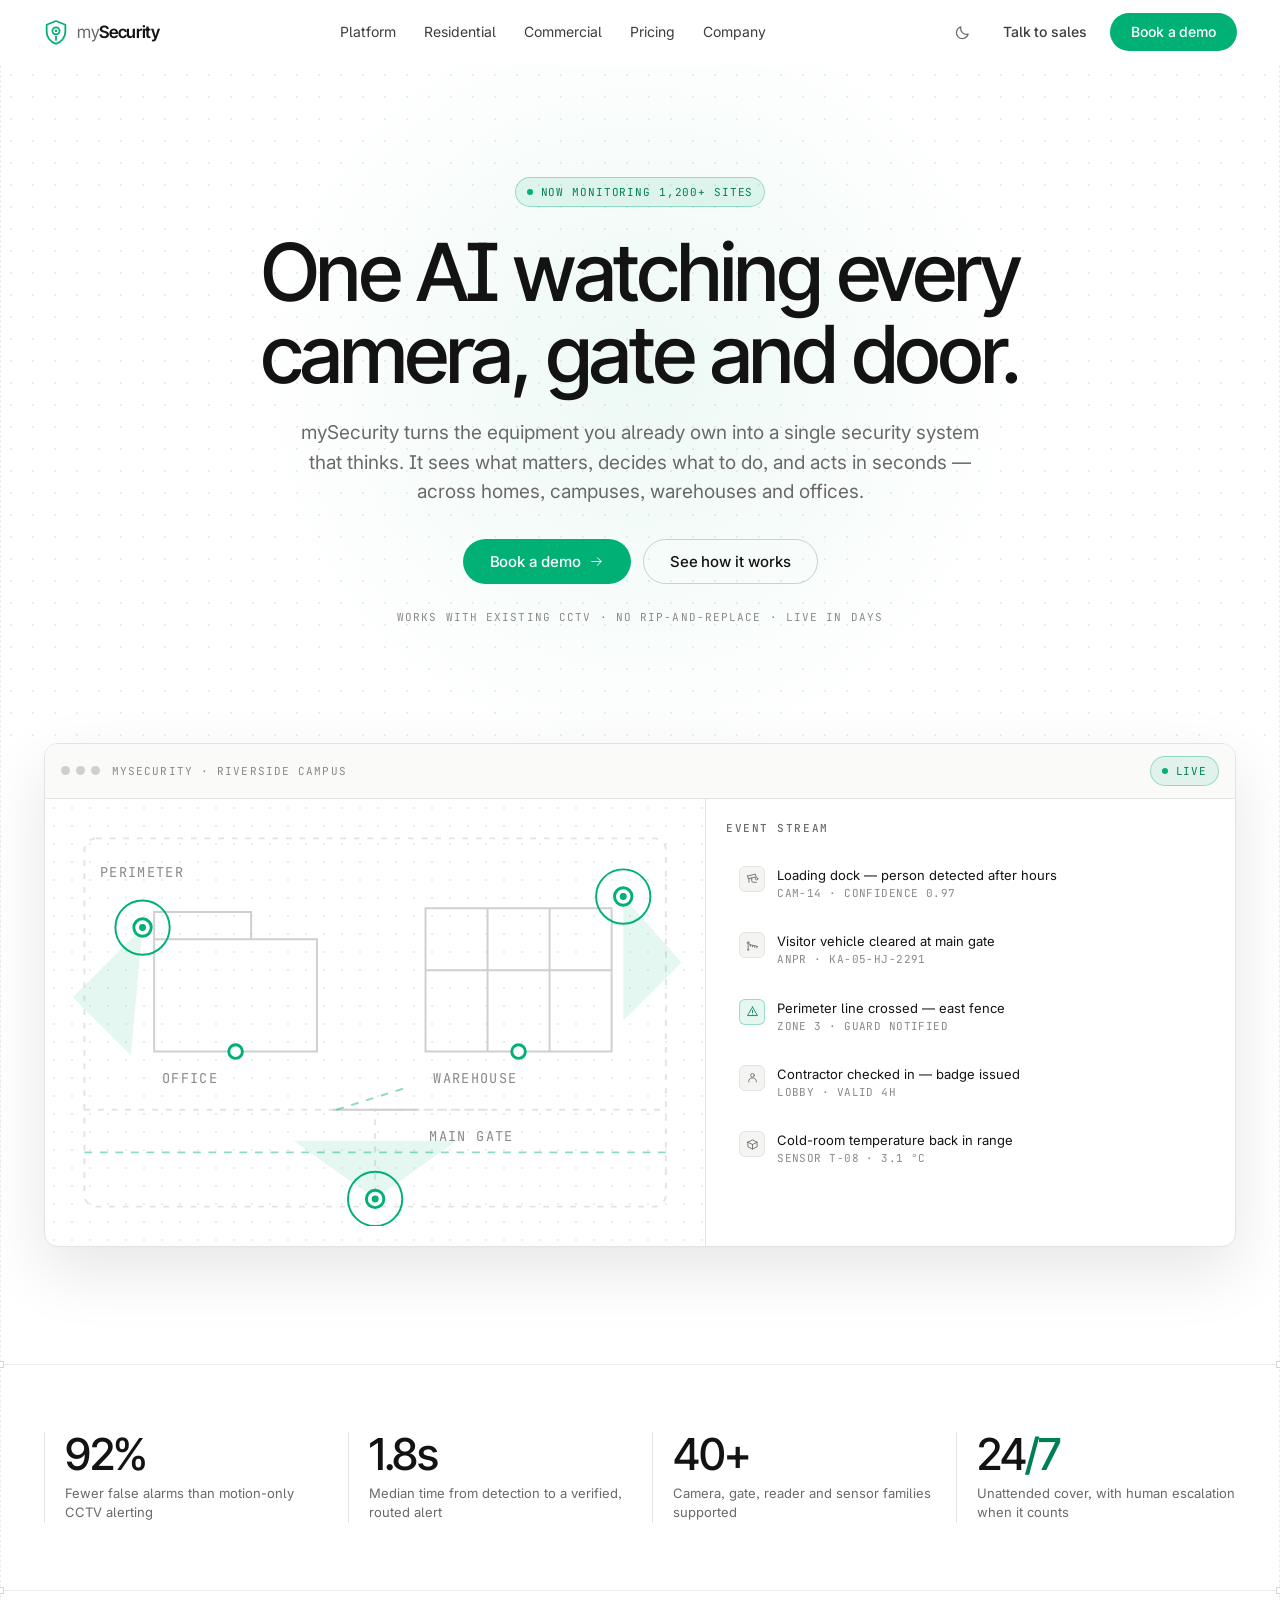
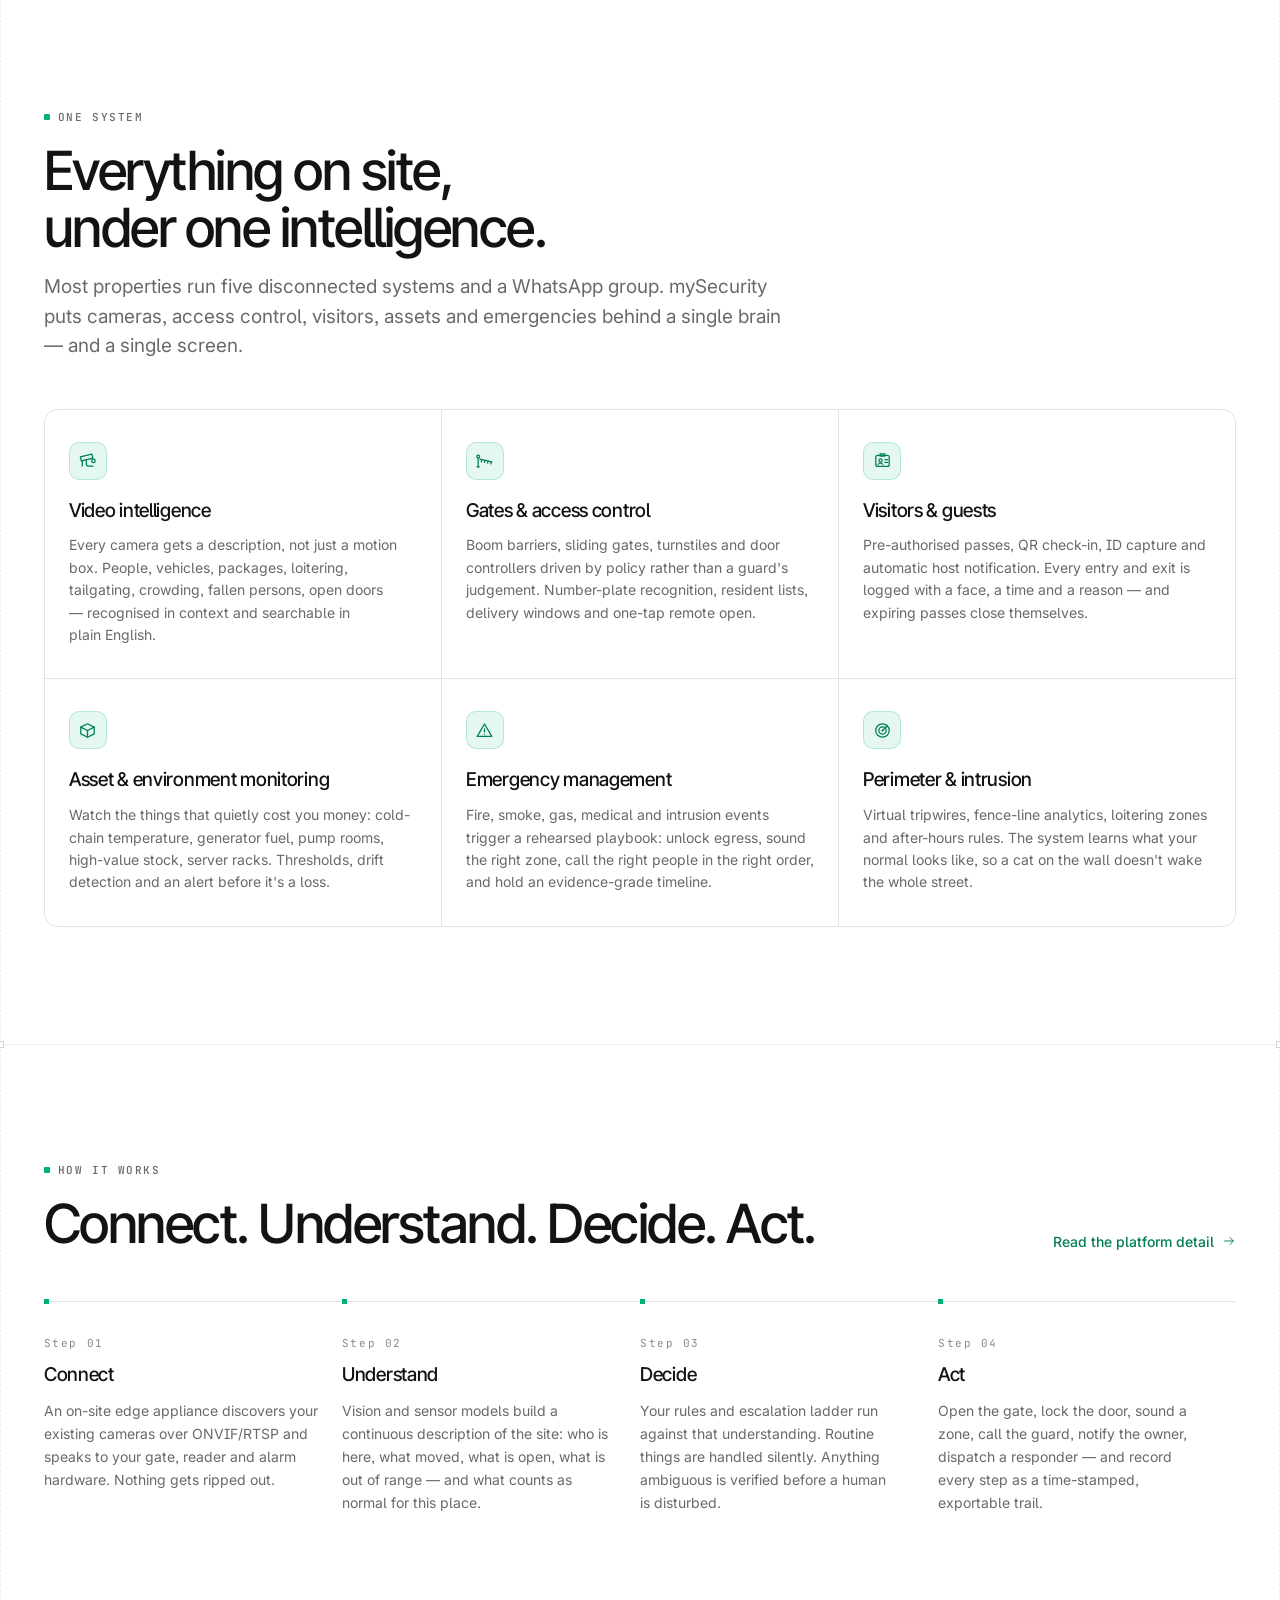
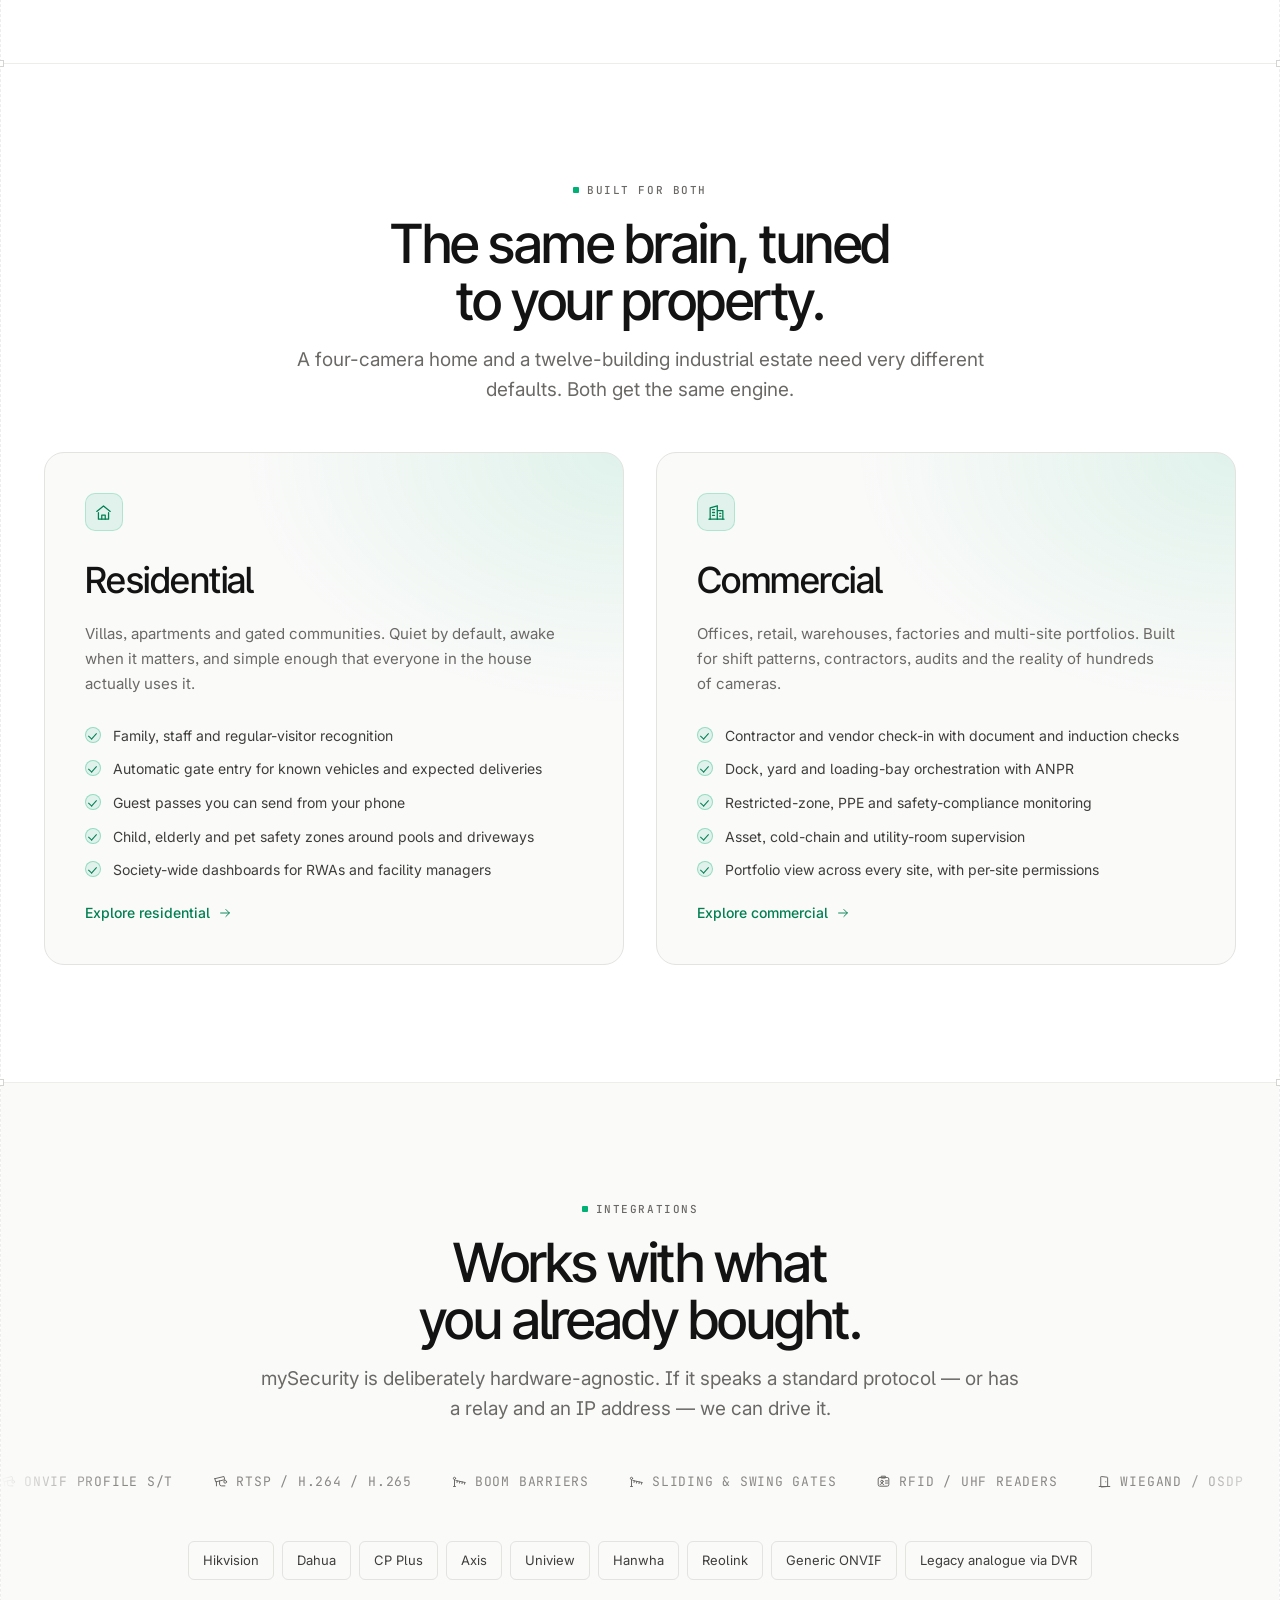
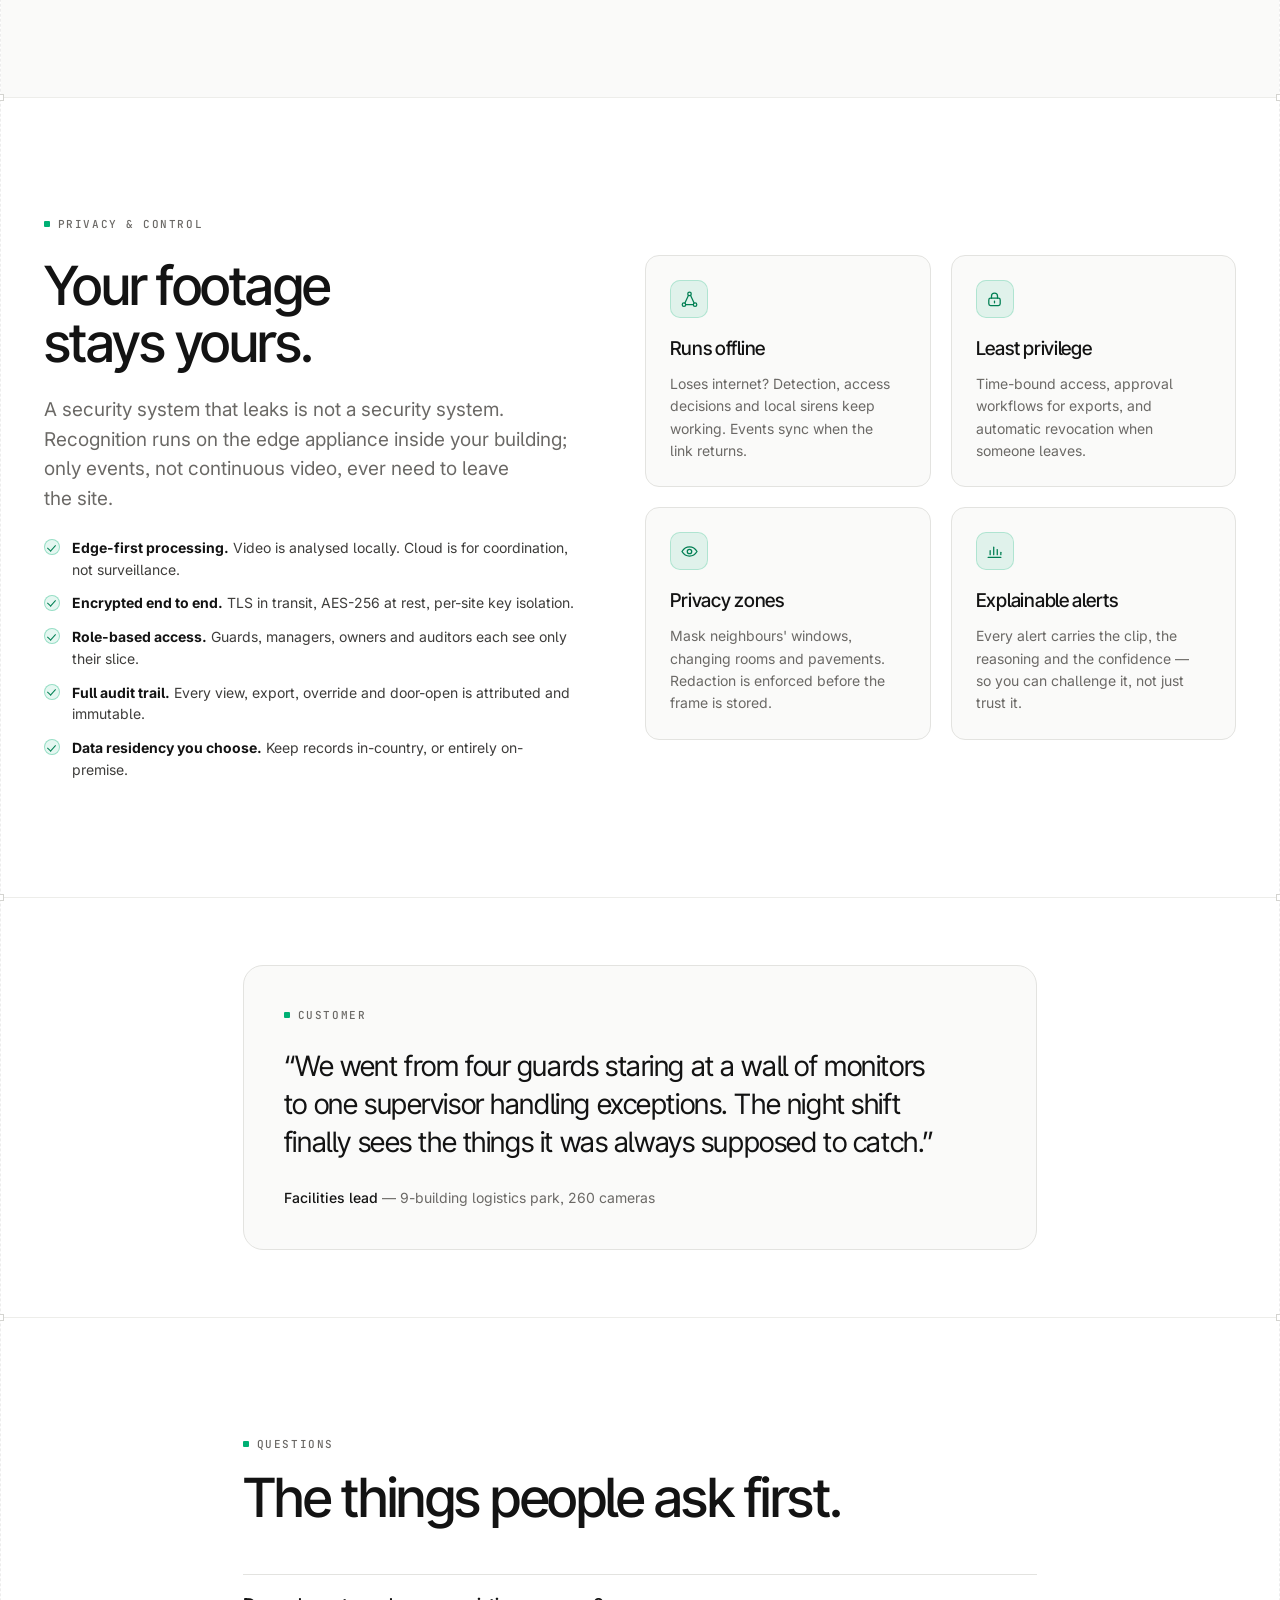
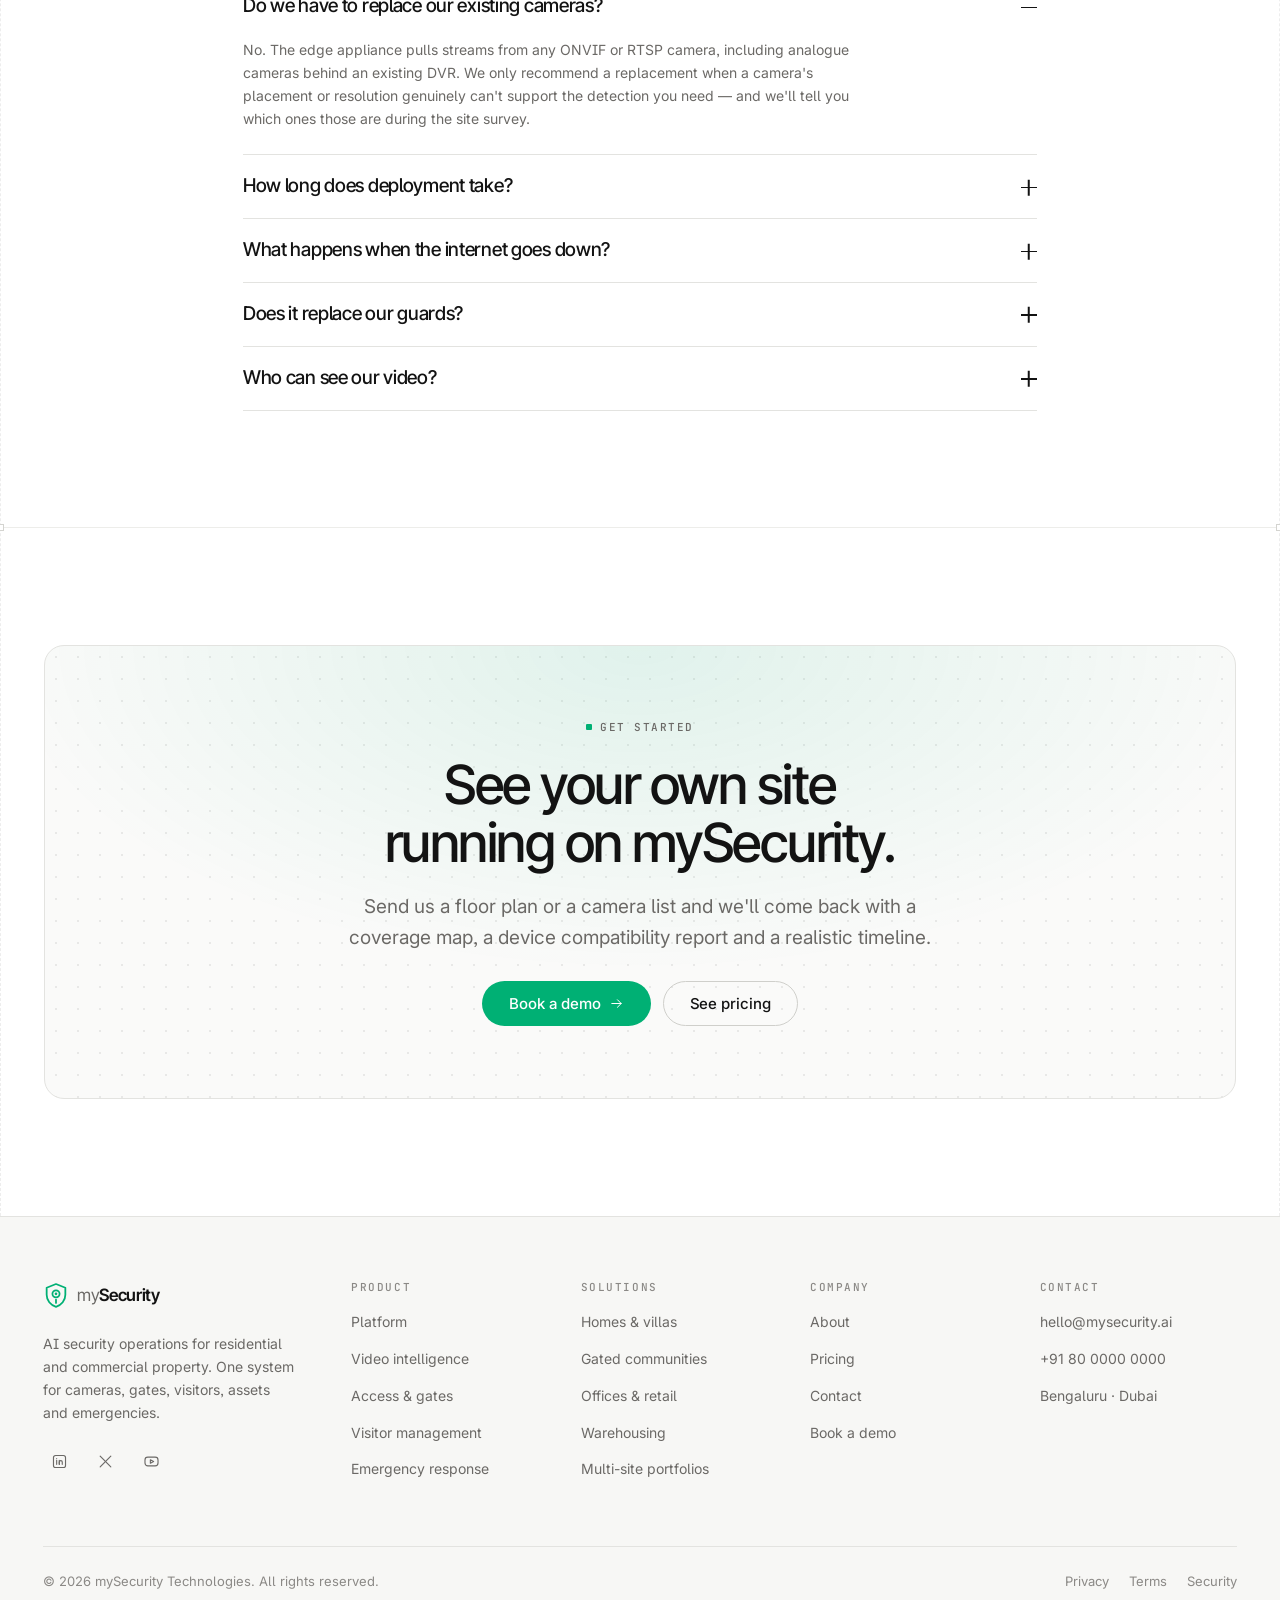
==== index.html @ cfead4a1 "Build mySecurity static marketing site Nine-page static site for an AI security product covering CCT" ====
<!doctype html>
<html lang="en" data-theme="dark">
<head>
<meta charset="utf-8">
<meta name="viewport" content="width=device-width, initial-scale=1">
<title>mySecurity — AI security operations for homes and businesses</title>
<meta name="description" content="mySecurity turns the CCTV, gates, doors and sensors you already own into one AI security system. Continuous monitoring, verified alerts and automatic response for residential and commercial sites.">
<link rel="canonical" href="https://mysecurity.example.com/">

<meta property="og:type" content="website">
<meta property="og:title" content="mySecurity — AI security operations for homes and businesses">
<meta property="og:description" content="One AI watching every camera, gate and door. Continuous monitoring, verified alerts and automatic response.">
<meta property="og:image" content="assets/img/og-image.svg">
<meta name="twitter:card" content="summary_large_image">

<link rel="icon" href="assets/img/favicon.svg" type="image/svg+xml">
<link rel="preconnect" href="https://fonts.googleapis.com">
<link rel="preconnect" href="https://fonts.gstatic.com" crossorigin>
<link rel="stylesheet" href="https://fonts.googleapis.com/css2?family=Inter+Tight:wght@400;500;600&family=Inter:wght@400;500;600&family=JetBrains+Mono:wght@400;500&display=swap">

<link rel="stylesheet" href="assets/css/tokens.css">
<link rel="stylesheet" href="assets/css/base.css">
<link rel="stylesheet" href="assets/css/layout.css">
<link rel="stylesheet" href="assets/css/components.css">

<script src="assets/js/theme-init.js"></script>
<script type="module" src="assets/js/main.js"></script>
</head>

<body>
<a class="skip-link" href="#main">Skip to content</a>

<!-- ====================================================================
     Header
     ==================================================================== -->
<header class="site-header" data-header>
  <div class="site-header__inner">
    <a class="brand" href="index.html">
      <svg class="brand__mark" aria-hidden="true"><use href="assets/img/icons.svg#icon-logo"></use></svg>
      <span class="brand__word"><em>my</em>Security</span>
    </a>

    <nav class="site-header__nav" aria-label="Primary" data-nav-links>
      <a class="nav-link" href="platform.html">Platform</a>
      <a class="nav-link" href="residential.html">Residential</a>
      <a class="nav-link" href="commercial.html">Commercial</a>
      <a class="nav-link" href="pricing.html">Pricing</a>
      <a class="nav-link" href="about.html">Company</a>
    </nav>

    <div class="site-header__actions">
      <button class="icon-btn" type="button" data-theme-toggle aria-label="Switch theme">
        <svg class="icon-sun" aria-hidden="true"><use href="assets/img/icons.svg#icon-sun"></use></svg>
        <svg class="icon-moon" aria-hidden="true"><use href="assets/img/icons.svg#icon-moon"></use></svg>
      </button>
      <a class="btn btn--ghost" href="contact.html">Talk to sales</a>
      <a class="btn btn--primary" href="contact.html#demo">Book a demo</a>
      <button class="icon-btn menu-btn" type="button" data-menu-button aria-expanded="false" aria-controls="mobile-menu" aria-label="Open menu">
        <svg aria-hidden="true"><use href="assets/img/icons.svg#icon-menu"></use></svg>
      </button>
    </div>
  </div>
</header>

<div class="mobile-menu" id="mobile-menu" data-menu>
  <nav aria-label="Mobile">
    <ul>
      <li><a href="platform.html">Platform</a></li>
      <li><a href="residential.html">Residential</a></li>
      <li><a href="commercial.html">Commercial</a></li>
      <li><a href="pricing.html">Pricing</a></li>
      <li><a href="about.html">Company</a></li>
      <li><a href="contact.html">Contact</a></li>
    </ul>
  </nav>
  <div class="mobile-menu__actions">
    <a class="btn btn--primary btn--lg btn--block" href="contact.html#demo">Book a demo</a>
    <a class="btn btn--secondary btn--lg btn--block" href="contact.html">Talk to sales</a>
  </div>
</div>

<main id="main">
<div class="frame">

  <!-- ==================================================================
       Hero
       ================================================================== -->
  <section class="hero section--dotted section--seam">
    <div class="wrap">
      <div class="hero__inner">
        <span class="badge badge--accent">
          <span class="badge__dot badge__dot--live"></span>
          Now monitoring 1,200+ sites
        </span>

        <h1 class="hero__title">One AI watching every camera, gate and door.</h1>

        <p class="hero__lead">
          mySecurity turns the equipment you already own into a single security
          system that thinks. It sees what matters, decides what to do, and acts
          in seconds — across homes, campuses, warehouses and offices.
        </p>

        <div class="hero__actions">
          <a class="btn btn--primary btn--lg" href="contact.html#demo">
            Book a demo
            <svg aria-hidden="true"><use href="assets/img/icons.svg#icon-arrow-right"></use></svg>
          </a>
          <a class="btn btn--secondary btn--lg" href="platform.html">See how it works</a>
        </div>

        <p class="hero__note">Works with existing CCTV · No rip-and-replace · Live in days</p>
      </div>
    </div>
  </section>

  <!-- ==================================================================
       Console
       ================================================================== -->
  <section class="section section--seam pt-0">
    <div class="wrap">
      <div class="console" data-reveal>
        <div class="console__bar">
          <div class="console__dots"><span></span><span></span><span></span></div>
          <span class="console__title">mySecurity · Riverside Campus</span>
          <span class="badge badge--accent ml-auto">
            <span class="badge__dot badge__dot--live"></span> Live
          </span>
        </div>

        <div class="console__body">
          <div class="console__stage">
            <!-- Site plan: a schematic of a monitored property -->
            <svg class="siteplan" viewBox="0 0 320 210" role="img"
                 aria-label="Schematic site plan showing camera coverage, gates and sensor nodes across a monitored property">
              <!-- Ground / boundary -->
              <rect class="sp-ground" x="10" y="10" width="300" height="190" rx="6"/>
              <path class="sp-ground" d="M10 150h300"/>

              <!-- Buildings -->
              <path class="sp-structure" d="M46 62h84v58H46z"/>
              <path class="sp-structure" d="M46 62v-14h50v14"/>
              <path class="sp-structure" d="M186 46h96v74h-96z"/>
              <path class="sp-structure" d="M186 78h96"/>
              <path class="sp-structure" d="M218 46v32M250 46v32M218 78v42M250 78v42"/>

              <!-- Driveway -->
              <path class="sp-ground" d="M160 200v-50h60"/>

              <!-- Camera cones -->
              <path class="sp-cone" d="M40 56 4 92l30 30z"/>
              <path class="sp-cone" d="M288 40l30 34-30 30z"/>
              <path class="sp-cone" d="M160 196l-42-30h84z"/>

              <!-- Perimeter beam -->
              <path class="sp-beam" d="M10 172h300"/>

              <!-- Nodes -->
              <g>
                <circle class="sp-ping" cx="40" cy="56" r="14"/>
                <circle class="sp-node" cx="40" cy="56" r="4.5"/>
                <circle class="sp-node-core" cx="40" cy="56" r="1.8"/>
              </g>
              <g>
                <circle class="sp-ping sp-ping--b" cx="288" cy="40" r="14"/>
                <circle class="sp-node" cx="288" cy="40" r="4.5"/>
                <circle class="sp-node-core" cx="288" cy="40" r="1.8"/>
              </g>
              <g>
                <circle class="sp-ping sp-ping--c" cx="160" cy="196" r="14"/>
                <circle class="sp-node" cx="160" cy="196" r="4.5"/>
                <circle class="sp-node-core" cx="160" cy="196" r="1.8"/>
              </g>
              <circle class="sp-node" cx="88" cy="120" r="3.5"/>
              <circle class="sp-node" cx="234" cy="120" r="3.5"/>

              <!-- Gate -->
              <path class="sp-structure" d="M138 150h44"/>
              <path class="sp-beam" d="M140 150l38-12"/>

              <!-- Labels -->
              <text class="sp-label" x="18" y="30">Perimeter</text>
              <text class="sp-label" x="190" y="136">Warehouse</text>
              <text class="sp-label" x="50" y="136">Office</text>
              <text class="sp-label" x="188" y="166">Main gate</text>
            </svg>
          </div>

          <div class="console__side">
            <span class="eyebrow eyebrow--bare">Event stream</span>
            <ul class="feed" data-feed aria-live="polite" aria-label="Recent security events"></ul>
          </div>
        </div>
      </div>
    </div>
  </section>

  <!-- ==================================================================
       Stats
       ================================================================== -->
  <section class="section section--tight">
    <div class="wrap">
      <div class="stats" data-reveal-group>
        <div class="stat">
          <span class="stat__value"><span data-count="92" data-count-suffix="%">92%</span></span>
          <span class="stat__label">Fewer false alarms than motion-only CCTV alerting</span>
        </div>
        <div class="stat">
          <span class="stat__value"><span data-count="1.8" data-count-suffix="s">1.8s</span></span>
          <span class="stat__label">Median time from detection to a verified, routed alert</span>
        </div>
        <div class="stat">
          <span class="stat__value"><span data-count="40" data-count-suffix="+">40+</span></span>
          <span class="stat__label">Camera, gate, reader and sensor families supported</span>
        </div>
        <div class="stat">
          <span class="stat__value">24<span class="accent">/7</span></span>
          <span class="stat__label">Unattended cover, with human escalation when it counts</span>
        </div>
      </div>
    </div>
  </section>

  <!-- ==================================================================
       Capabilities
       ================================================================== -->
  <section class="section" id="capabilities">
    <div class="wrap">
      <div class="section-head">
        <span class="eyebrow">One system</span>
        <h2>Everything on site, under one intelligence.</h2>
        <p>
          Most properties run five disconnected systems and a WhatsApp group.
          mySecurity puts cameras, access control, visitors, assets and
          emergencies behind a single brain — and a single screen.
        </p>
      </div>

      <div class="card-grid" data-reveal-group>
        <article class="card card--feature">
          <span class="card__icon"><svg aria-hidden="true"><use href="assets/img/icons.svg#icon-camera"></use></svg></span>
          <h3>Video intelligence</h3>
          <p>
            Every camera gets a description, not just a motion box. People,
            vehicles, packages, loitering, tailgating, crowding, fallen persons,
            open doors — recognised in context and searchable in plain English.
          </p>
        </article>

        <article class="card card--feature">
          <span class="card__icon"><svg aria-hidden="true"><use href="assets/img/icons.svg#icon-gate"></use></svg></span>
          <h3>Gates &amp; access control</h3>
          <p>
            Boom barriers, sliding gates, turnstiles and door controllers driven
            by policy rather than a guard's judgement. Number-plate recognition,
            resident lists, delivery windows and one-tap remote open.
          </p>
        </article>

        <article class="card card--feature">
          <span class="card__icon"><svg aria-hidden="true"><use href="assets/img/icons.svg#icon-badge"></use></svg></span>
          <h3>Visitors &amp; guests</h3>
          <p>
            Pre-authorised passes, QR check-in, ID capture and automatic host
            notification. Every entry and exit is logged with a face, a time and
            a reason — and expiring passes close themselves.
          </p>
        </article>

        <article class="card card--feature">
          <span class="card__icon"><svg aria-hidden="true"><use href="assets/img/icons.svg#icon-asset"></use></svg></span>
          <h3>Asset &amp; environment monitoring</h3>
          <p>
            Watch the things that quietly cost you money: cold-chain
            temperature, generator fuel, pump rooms, high-value stock, server
            racks. Thresholds, drift detection and an alert before it's a loss.
          </p>
        </article>

        <article class="card card--feature">
          <span class="card__icon"><svg aria-hidden="true"><use href="assets/img/icons.svg#icon-alert"></use></svg></span>
          <h3>Emergency management</h3>
          <p>
            Fire, smoke, gas, medical and intrusion events trigger a rehearsed
            playbook: unlock egress, sound the right zone, call the right people
            in the right order, and hold an evidence-grade timeline.
          </p>
        </article>

        <article class="card card--feature">
          <span class="card__icon"><svg aria-hidden="true"><use href="assets/img/icons.svg#icon-radar"></use></svg></span>
          <h3>Perimeter &amp; intrusion</h3>
          <p>
            Virtual tripwires, fence-line analytics, loitering zones and
            after-hours rules. The system learns what your normal looks like, so
            a cat on the wall doesn't wake the whole street.
          </p>
        </article>
      </div>
    </div>
  </section>

  <!-- ==================================================================
       How it works
       ================================================================== -->
  <section class="section" id="how">
    <div class="wrap">
      <div class="section-head section-head--split">
        <div class="stack">
          <span class="eyebrow">How it works</span>
          <h2>Connect. Understand. Decide. Act.</h2>
        </div>
        <a class="link-arrow" href="platform.html">
          Read the platform detail
          <svg aria-hidden="true"><use href="assets/img/icons.svg#icon-arrow-right"></use></svg>
        </a>
      </div>

      <div class="steps" data-reveal-group data-reveal-step="80">
        <article class="step">
          <span class="step-index">Step 01</span>
          <h3>Connect</h3>
          <p>
            An on-site edge appliance discovers your existing cameras over
            ONVIF/RTSP and speaks to your gate, reader and alarm hardware.
            Nothing gets ripped out.
          </p>
        </article>

        <article class="step">
          <span class="step-index">Step 02</span>
          <h3>Understand</h3>
          <p>
            Vision and sensor models build a continuous description of the site:
            who is here, what moved, what is open, what is out of range — and
            what counts as normal for this place.
          </p>
        </article>

        <article class="step">
          <span class="step-index">Step 03</span>
          <h3>Decide</h3>
          <p>
            Your rules and escalation ladder run against that understanding.
            Routine things are handled silently. Anything ambiguous is verified
            before a human is disturbed.
          </p>
        </article>

        <article class="step">
          <span class="step-index">Step 04</span>
          <h3>Act</h3>
          <p>
            Open the gate, lock the door, sound a zone, call the guard, notify
            the owner, dispatch a responder — and record every step as a
            time-stamped, exportable trail.
          </p>
        </article>
      </div>
    </div>
  </section>

  <!-- ==================================================================
       Residential / Commercial split
       ================================================================== -->
  <section class="section">
    <div class="wrap">
      <div class="section-head section-head--center">
        <span class="eyebrow">Built for both</span>
        <h2>The same brain, tuned to your property.</h2>
        <p>
          A four-camera home and a twelve-building industrial estate need very
          different defaults. Both get the same engine.
        </p>
      </div>

      <div class="grid grid--2 grid--wide" data-reveal-group>
        <article class="panel">
          <span class="card__icon"><svg aria-hidden="true"><use href="assets/img/icons.svg#icon-home"></use></svg></span>
          <h3>Residential</h3>
          <p class="text-muted">
            Villas, apartments and gated communities. Quiet by default, awake
            when it matters, and simple enough that everyone in the house
            actually uses it.
          </p>
          <ul class="ticks panel__list">
            <li>Family, staff and regular-visitor recognition</li>
            <li>Automatic gate entry for known vehicles and expected deliveries</li>
            <li>Guest passes you can send from your phone</li>
            <li>Child, elderly and pet safety zones around pools and driveways</li>
            <li>Society-wide dashboards for RWAs and facility managers</li>
          </ul>
          <a class="link-arrow" href="residential.html">
            Explore residential
            <svg aria-hidden="true"><use href="assets/img/icons.svg#icon-arrow-right"></use></svg>
          </a>
        </article>

        <article class="panel">
          <span class="card__icon"><svg aria-hidden="true"><use href="assets/img/icons.svg#icon-building"></use></svg></span>
          <h3>Commercial</h3>
          <p class="text-muted">
            Offices, retail, warehouses, factories and multi-site portfolios.
            Built for shift patterns, contractors, audits and the reality of
            hundreds of cameras.
          </p>
          <ul class="ticks panel__list">
            <li>Contractor and vendor check-in with document and induction checks</li>
            <li>Dock, yard and loading-bay orchestration with ANPR</li>
            <li>Restricted-zone, PPE and safety-compliance monitoring</li>
            <li>Asset, cold-chain and utility-room supervision</li>
            <li>Portfolio view across every site, with per-site permissions</li>
          </ul>
          <a class="link-arrow" href="commercial.html">
            Explore commercial
            <svg aria-hidden="true"><use href="assets/img/icons.svg#icon-arrow-right"></use></svg>
          </a>
        </article>
      </div>
    </div>
  </section>

  <!-- ==================================================================
       Integrations
       ================================================================== -->
  <section class="section section--surface" id="integrations">
    <div class="wrap">
      <div class="section-head section-head--center">
        <span class="eyebrow">Integrations</span>
        <h2>Works with what you already bought.</h2>
        <p>
          mySecurity is deliberately hardware-agnostic. If it speaks a standard
          protocol — or has a relay and an IP address — we can drive it.
        </p>
      </div>
    </div>

    <div class="marquee" aria-hidden="true">
      <div class="marquee__track">
        <span class="marquee__item"><svg><use href="assets/img/icons.svg#icon-camera"></use></svg> ONVIF Profile S/T</span>
        <span class="marquee__item"><svg><use href="assets/img/icons.svg#icon-camera"></use></svg> RTSP / H.264 / H.265</span>
        <span class="marquee__item"><svg><use href="assets/img/icons.svg#icon-gate"></use></svg> Boom barriers</span>
        <span class="marquee__item"><svg><use href="assets/img/icons.svg#icon-gate"></use></svg> Sliding &amp; swing gates</span>
        <span class="marquee__item"><svg><use href="assets/img/icons.svg#icon-badge"></use></svg> RFID / UHF readers</span>
        <span class="marquee__item"><svg><use href="assets/img/icons.svg#icon-door"></use></svg> Wiegand / OSDP</span>
        <span class="marquee__item"><svg><use href="assets/img/icons.svg#icon-bell"></use></svg> SIA / Contact ID panels</span>
        <span class="marquee__item"><svg><use href="assets/img/icons.svg#icon-thermo"></use></svg> Modbus / BACnet sensors</span>
        <span class="marquee__item"><svg><use href="assets/img/icons.svg#icon-network"></use></svg> MQTT device bus</span>
        <span class="marquee__item"><svg><use href="assets/img/icons.svg#icon-phone"></use></svg> SIP intercoms</span>
        <!-- Duplicated once so the loop is seamless -->
        <span class="marquee__item"><svg><use href="assets/img/icons.svg#icon-camera"></use></svg> ONVIF Profile S/T</span>
        <span class="marquee__item"><svg><use href="assets/img/icons.svg#icon-camera"></use></svg> RTSP / H.264 / H.265</span>
        <span class="marquee__item"><svg><use href="assets/img/icons.svg#icon-gate"></use></svg> Boom barriers</span>
        <span class="marquee__item"><svg><use href="assets/img/icons.svg#icon-gate"></use></svg> Sliding &amp; swing gates</span>
        <span class="marquee__item"><svg><use href="assets/img/icons.svg#icon-badge"></use></svg> RFID / UHF readers</span>
        <span class="marquee__item"><svg><use href="assets/img/icons.svg#icon-door"></use></svg> Wiegand / OSDP</span>
        <span class="marquee__item"><svg><use href="assets/img/icons.svg#icon-bell"></use></svg> SIA / Contact ID panels</span>
        <span class="marquee__item"><svg><use href="assets/img/icons.svg#icon-thermo"></use></svg> Modbus / BACnet sensors</span>
        <span class="marquee__item"><svg><use href="assets/img/icons.svg#icon-network"></use></svg> MQTT device bus</span>
        <span class="marquee__item"><svg><use href="assets/img/icons.svg#icon-phone"></use></svg> SIP intercoms</span>
      </div>
    </div>

    <div class="wrap mt-12">
      <div class="chip-cloud justify-center">
        <span class="chip">Hikvision</span>
        <span class="chip">Dahua</span>
        <span class="chip">CP Plus</span>
        <span class="chip">Axis</span>
        <span class="chip">Uniview</span>
        <span class="chip">Hanwha</span>
        <span class="chip">Reolink</span>
        <span class="chip">Generic ONVIF</span>
        <span class="chip">Legacy analogue via DVR</span>
      </div>
    </div>
  </section>

  <!-- ==================================================================
       Trust
       ================================================================== -->
  <section class="section" id="trust">
    <div class="wrap">
      <div class="split">
        <div class="stack-6" data-reveal>
          <span class="eyebrow">Privacy &amp; control</span>
          <h2>Your footage stays yours.</h2>
          <p class="text-muted text-lead">
            A security system that leaks is not a security system. Recognition
            runs on the edge appliance inside your building; only events,
            not continuous video, ever need to leave the site.
          </p>
          <ul class="ticks">
            <li><strong class="text-display">Edge-first processing.</strong> Video is analysed locally. Cloud is for coordination, not surveillance.</li>
            <li><strong class="text-display">Encrypted end to end.</strong> TLS in transit, AES-256 at rest, per-site key isolation.</li>
            <li><strong class="text-display">Role-based access.</strong> Guards, managers, owners and auditors each see only their slice.</li>
            <li><strong class="text-display">Full audit trail.</strong> Every view, export, override and door-open is attributed and immutable.</li>
            <li><strong class="text-display">Data residency you choose.</strong> Keep records in-country, or entirely on-premise.</li>
          </ul>
        </div>

        <div class="grid grid--2" data-reveal-group>
          <div class="card">
            <span class="card__icon"><svg aria-hidden="true"><use href="assets/img/icons.svg#icon-network"></use></svg></span>
            <h4>Runs offline</h4>
            <p>Loses internet? Detection, access decisions and local sirens keep working. Events sync when the link returns.</p>
          </div>
          <div class="card">
            <span class="card__icon"><svg aria-hidden="true"><use href="assets/img/icons.svg#icon-lock"></use></svg></span>
            <h4>Least privilege</h4>
            <p>Time-bound access, approval workflows for exports, and automatic revocation when someone leaves.</p>
          </div>
          <div class="card">
            <span class="card__icon"><svg aria-hidden="true"><use href="assets/img/icons.svg#icon-eye"></use></svg></span>
            <h4>Privacy zones</h4>
            <p>Mask neighbours' windows, changing rooms and pavements. Redaction is enforced before the frame is stored.</p>
          </div>
          <div class="card">
            <span class="card__icon"><svg aria-hidden="true"><use href="assets/img/icons.svg#icon-chart"></use></svg></span>
            <h4>Explainable alerts</h4>
            <p>Every alert carries the clip, the reasoning and the confidence — so you can challenge it, not just trust it.</p>
          </div>
        </div>
      </div>
    </div>
  </section>

  <!-- ==================================================================
       Quote
       ================================================================== -->
  <section class="section section--tight">
    <div class="wrap wrap--narrow">
      <figure class="quote" data-reveal>
        <span class="eyebrow">Customer</span>
        <blockquote>
          “We went from four guards staring at a wall of monitors to one
          supervisor handling exceptions. The night shift finally sees the
          things it was always supposed to catch.”
        </blockquote>
        <figcaption>
          <strong>Facilities lead</strong> — 9-building logistics park, 260 cameras
        </figcaption>
      </figure>
    </div>
  </section>

  <!-- ==================================================================
       FAQ
       ================================================================== -->
  <section class="section" id="faq">
    <div class="wrap wrap--narrow">
      <div class="section-head">
        <span class="eyebrow">Questions</span>
        <h2>The things people ask first.</h2>
      </div>

      <div class="accordion" data-accordion="exclusive">
        <div class="accordion__item">
          <h3>
            <button class="accordion__trigger" type="button" data-accordion-trigger
                    aria-expanded="true" aria-controls="faq-1" id="faq-1-t">
              Do we have to replace our existing cameras?
              <span class="accordion__icon" aria-hidden="true"></span>
            </button>
          </h3>
          <div class="accordion__panel" id="faq-1" role="region" aria-labelledby="faq-1-t">
            <div>
              No. The edge appliance pulls streams from any ONVIF or RTSP camera,
              including analogue cameras behind an existing DVR. We only recommend
              a replacement when a camera's placement or resolution genuinely can't
              support the detection you need — and we'll tell you which ones those
              are during the site survey.
            </div>
          </div>
        </div>

        <div class="accordion__item">
          <h3>
            <button class="accordion__trigger" type="button" data-accordion-trigger
                    aria-expanded="false" aria-controls="faq-2" id="faq-2-t">
              How long does deployment take?
              <span class="accordion__icon" aria-hidden="true"></span>
            </button>
          </h3>
          <div class="accordion__panel" id="faq-2" role="region" aria-labelledby="faq-2-t">
            <div>
              A single-property residential site is typically live the same day.
              A commercial site with gates, readers and alarm-panel integration
              usually runs one to three weeks: a survey, an appliance install, a
              week of learning your normal, then rule tuning with your team.
            </div>
          </div>
        </div>

        <div class="accordion__item">
          <h3>
            <button class="accordion__trigger" type="button" data-accordion-trigger
                    aria-expanded="false" aria-controls="faq-3" id="faq-3-t">
              What happens when the internet goes down?
              <span class="accordion__icon" aria-hidden="true"></span>
            </button>
          </h3>
          <div class="accordion__panel" id="faq-3" role="region" aria-labelledby="faq-3-t">
            <div>
              Everything that matters keeps running. Detection, access decisions,
              local alarms and on-site notification are all handled by the edge
              appliance. Remote notifications queue and deliver as soon as
              connectivity returns, and an optional LTE fallback covers the gap.
            </div>
          </div>
        </div>

        <div class="accordion__item">
          <h3>
            <button class="accordion__trigger" type="button" data-accordion-trigger
                    aria-expanded="false" aria-controls="faq-4" id="faq-4-t">
              Does it replace our guards?
              <span class="accordion__icon" aria-hidden="true"></span>
            </button>
          </h3>
          <div class="accordion__panel" id="faq-4" role="region" aria-labelledby="faq-4-t">
            <div>
              It replaces the part of the job humans are worst at — watching a
              quiet screen for eight hours. Guards move from passive monitoring to
              responding to verified, pre-triaged events. Most customers keep the
              same team and cover far more ground with it.
            </div>
          </div>
        </div>

        <div class="accordion__item">
          <h3>
            <button class="accordion__trigger" type="button" data-accordion-trigger
                    aria-expanded="false" aria-controls="faq-5" id="faq-5-t">
              Who can see our video?
              <span class="accordion__icon" aria-hidden="true"></span>
            </button>
          </h3>
          <div class="accordion__panel" id="faq-5" role="region" aria-labelledby="faq-5-t">
            <div>
              Only the people you name, under the roles you assign. mySecurity
              staff have no standing access to customer footage; support access is
              time-boxed, requires your approval, and is written to the same audit
              log you can read.
            </div>
          </div>
        </div>
      </div>
    </div>
  </section>

  <!-- ==================================================================
       CTA
       ================================================================== -->
  <section class="section">
    <div class="wrap">
      <div class="cta" data-reveal>
        <span class="eyebrow">Get started</span>
        <h2>See your own site running on mySecurity.</h2>
        <p>
          Send us a floor plan or a camera list and we'll come back with a
          coverage map, a device compatibility report and a realistic timeline.
        </p>
        <div class="hero__actions">
          <a class="btn btn--primary btn--lg" href="contact.html#demo">
            Book a demo
            <svg aria-hidden="true"><use href="assets/img/icons.svg#icon-arrow-right"></use></svg>
          </a>
          <a class="btn btn--secondary btn--lg" href="pricing.html">See pricing</a>
        </div>
      </div>
    </div>
  </section>

</div>
</main>

<!-- ====================================================================
     Footer
     ==================================================================== -->
<footer class="site-footer">
  <div class="wrap">
    <div class="site-footer__grid">
      <div class="site-footer__brand">
        <a class="brand" href="index.html">
          <svg class="brand__mark" aria-hidden="true"><use href="assets/img/icons.svg#icon-logo"></use></svg>
          <span class="brand__word"><em>my</em>Security</span>
        </a>
        <p>
          AI security operations for residential and commercial property.
          One system for cameras, gates, visitors, assets and emergencies.
        </p>
        <div class="row mt-5">
          <a class="icon-btn" href="#" aria-label="mySecurity on LinkedIn">
            <svg aria-hidden="true"><use href="assets/img/icons.svg#icon-linkedin"></use></svg>
          </a>
          <a class="icon-btn" href="#" aria-label="mySecurity on X">
            <svg aria-hidden="true"><use href="assets/img/icons.svg#icon-x"></use></svg>
          </a>
          <a class="icon-btn" href="#" aria-label="mySecurity on YouTube">
            <svg aria-hidden="true"><use href="assets/img/icons.svg#icon-youtube"></use></svg>
          </a>
        </div>
      </div>

      <div class="footer-col">
        <h3>Product</h3>
        <ul>
          <li><a href="platform.html">Platform</a></li>
          <li><a href="platform.html#video">Video intelligence</a></li>
          <li><a href="platform.html#access">Access &amp; gates</a></li>
          <li><a href="platform.html#visitors">Visitor management</a></li>
          <li><a href="platform.html#emergency">Emergency response</a></li>
        </ul>
      </div>

      <div class="footer-col">
        <h3>Solutions</h3>
        <ul>
          <li><a href="residential.html">Homes &amp; villas</a></li>
          <li><a href="residential.html#communities">Gated communities</a></li>
          <li><a href="commercial.html">Offices &amp; retail</a></li>
          <li><a href="commercial.html#industrial">Warehousing</a></li>
          <li><a href="commercial.html#portfolio">Multi-site portfolios</a></li>
        </ul>
      </div>

      <div class="footer-col">
        <h3>Company</h3>
        <ul>
          <li><a href="about.html">About</a></li>
          <li><a href="pricing.html">Pricing</a></li>
          <li><a href="contact.html">Contact</a></li>
          <li><a href="contact.html#demo">Book a demo</a></li>
        </ul>
      </div>

      <div class="footer-col">
        <h3>Contact</h3>
        <ul>
          <li><a href="mailto:hello@mysecurity.ai">hello@mysecurity.ai</a></li>
          <li><a href="tel:+918000000000">+91 80 0000 0000</a></li>
          <li><span class="text-muted text-sm">Bengaluru · Dubai</span></li>
        </ul>
      </div>
    </div>

    <div class="site-footer__base">
      <span>© <span data-year>2026</span> mySecurity Technologies. All rights reserved.</span>
      <div class="site-footer__legal">
        <a href="privacy.html">Privacy</a>
        <a href="terms.html">Terms</a>
        <a href="privacy.html#security">Security</a>
      </div>
    </div>
  </div>
</footer>

</body>
</html>
---- assets/css/tokens.css ----
/* ==========================================================================
   mySecurity — Design tokens
   Single source of truth for colour, type, spacing, radii, motion.
   No selectors other than :root / theme scopes belong in this file.
   ========================================================================== */

:root {
  /* ---- Brand ramp -------------------------------------------------------
     Accent is #00B074. The ramp is derived from it so hover / tint / ring
     states stay in family instead of being one-off hex values. */
  --brand-100: #D6F5E9;
  --brand-200: #A7E9D0;
  --brand-300: #6FDCB4;
  --brand-400: #17C98A;
  --brand-500: #00B074; /* ← the accent */
  --brand-600: #009B65;
  --brand-700: #007F53;
  --brand-800: #006643;
  --brand-900: #004A31;

  /* ---- Neutral ramp ---- */
  --n-0:   #FFFFFF;
  --n-25:  #FCFCFB;
  --n-50:  #F7F7F6;
  --n-100: #F0F0EE;
  --n-200: #E4E4E1;
  --n-300: #CFCFCB;
  --n-400: #A3A19E;
  --n-500: #7C7A77;
  --n-600: #5C5A58;
  --n-700: #3D3C3A;
  --n-800: #272727;
  --n-850: #1F1F1F;
  --n-900: #161616;
  --n-950: #101010;
  --n-1000:#0A0A0A;

  /* ---- Type families ----
     Inter Tight for display, Inter for UI/body, JetBrains Mono for the
     uppercase eyebrow labels and data readouts. */
  --font-display: "Inter Tight", "Inter", -apple-system, BlinkMacSystemFont,
                  "Segoe UI", Roboto, Helvetica, Arial, sans-serif;
  --font-sans:    "Inter", -apple-system, BlinkMacSystemFont, "Segoe UI",
                  Roboto, Helvetica, Arial, sans-serif;
  --font-mono:    "JetBrains Mono", ui-monospace, SFMono-Regular, Menlo,
                  Consolas, "Liberation Mono", monospace;

  /* ---- Type scale ---- */
  --fs-display-1: clamp(2.75rem, 1.6rem + 4.6vw, 5rem);
  --fs-display-2: clamp(2.125rem, 1.5rem + 2.6vw, 3.375rem);
  --fs-display-3: clamp(1.625rem, 1.3rem + 1.4vw, 2.25rem);
  --fs-h4:        1.1875rem;
  --fs-h5:        1.0625rem;
  --fs-lead:      clamp(1rem, 0.95rem + 0.3vw, 1.1875rem);
  --fs-body:      0.9375rem;   /* 15px */
  --fs-sm:        0.875rem;    /* 14px */
  --fs-xs:        0.8125rem;   /* 13px */
  --fs-label:     0.6875rem;   /* 11px — mono eyebrows */

  --lh-display: 1.02;
  --lh-tight:   1.2;
  --lh-body:    1.65;

  --ls-display: -0.028em;
  --ls-tight:   -0.015em;
  --ls-label:   0.14em;

  --fw-regular: 400;
  --fw-medium:  500;
  --fw-semi:    600;

  /* ---- Spacing (4px base) ---- */
  --sp-1:  0.25rem;
  --sp-2:  0.5rem;
  --sp-3:  0.75rem;
  --sp-4:  1rem;
  --sp-5:  1.25rem;
  --sp-6:  1.5rem;
  --sp-8:  2rem;
  --sp-10: 2.5rem;
  --sp-12: 3rem;
  --sp-16: 4rem;
  --sp-20: 5rem;
  --sp-24: 6rem;
  --sp-32: 8rem;

  --section-y: clamp(4rem, 2.5rem + 6vw, 7.5rem);

  /* ---- Layout ---- */
  --container: 1280px;
  --measure:   68ch;
  --gutter:    clamp(1.25rem, 0.6rem + 2.6vw, 3rem);
  --header-h:  64px;

  /* ---- Radii ---- */
  --r-xs:   4px;
  --r-sm:   6px;
  --r-md:   10px;
  --r-lg:   14px;
  --r-xl:   20px;
  --r-pill: 999px;

  /* ---- Motion ---- */
  --ease:      cubic-bezier(0.22, 0.61, 0.36, 1);
  --ease-out:  cubic-bezier(0.16, 1, 0.3, 1);
  --dur-fast:  120ms;
  --dur:       220ms;
  --dur-slow:  520ms;

  --z-header: 100;
  --z-menu:   200;
}

/* ==========================================================================
   Theme: dark (default)
   ========================================================================== */
:root,
[data-theme="dark"] {
  color-scheme: dark;

  --bg:            #0D0D0D;
  --bg-elevated:   #121212;
  --surface:       #161616;
  --surface-2:     #1C1C1C;
  --surface-hover: #202020;

  --display:  #EDEAE8;
  --text:     #C9C5C2;
  --muted:    #8E8A87;
  --faint:    #6A6764;

  --border:        #272727;
  --border-subtle: #1E1E1E;
  --border-strong: #383838;
  --hairline:      rgba(255, 255, 255, 0.07);

  --accent:       var(--brand-500);
  --accent-hover: var(--brand-400);
  --accent-text:  var(--brand-400);
  --accent-tint:  rgba(0, 176, 116, 0.13);
  --accent-ring:  rgba(0, 176, 116, 0.45);
  --accent-glow:  rgba(0, 176, 116, 0.22);
  --on-accent:    #04150E;

  --grid-dot:  rgba(255, 255, 255, 0.06);
  --grid-line: rgba(255, 255, 255, 0.085);
  --marker:    #3A3A3A;

  --footer-bg: #080808;

  --shadow-sm: 0 1px 2px rgba(0, 0, 0, 0.4);
  --shadow-md: 0 8px 24px rgba(0, 0, 0, 0.45);
  --shadow-lg: 0 24px 64px rgba(0, 0, 0, 0.55);

  --selection-bg:   rgba(0, 176, 116, 0.28);
  --selection-text: #EAFFF6;
}

/* ==========================================================================
   Theme: light
   ========================================================================== */
[data-theme="light"] {
  color-scheme: light;

  --bg:            #FFFFFF;
  --bg-elevated:   #FFFFFF;
  --surface:       #FAFAF9;
  --surface-2:     #F4F4F2;
  --surface-hover: #EFEFED;

  --display:  #131313;
  --text:     #3E3D3B;
  --muted:    #6B6966;
  --faint:    #8B8986;

  --border:        #E3E3E0;
  --border-subtle: #EDEDEA;
  --border-strong: #CFCFCB;
  --hairline:      rgba(0, 0, 0, 0.08);

  --accent:       var(--brand-500);
  --accent-hover: var(--brand-600);
  --accent-text:  var(--brand-700);
  --accent-tint:  rgba(0, 176, 116, 0.10);
  --accent-ring:  rgba(0, 176, 116, 0.40);
  --accent-glow:  rgba(0, 176, 116, 0.16);
  --on-accent:    #FFFFFF;

  --grid-dot:  rgba(0, 0, 0, 0.07);
  --grid-line: rgba(0, 0, 0, 0.07);
  --marker:    #D4D4D0;

  --footer-bg: #F7F7F5;

  --shadow-sm: 0 1px 2px rgba(0, 0, 0, 0.05);
  --shadow-md: 0 8px 24px rgba(0, 0, 0, 0.07);
  --shadow-lg: 0 24px 64px rgba(0, 0, 0, 0.10);

  --selection-bg:   rgba(0, 176, 116, 0.20);
  --selection-text: #00432C;
}
---- assets/css/base.css ----
/* ==========================================================================
   mySecurity — Base
   Reset, document defaults, raw element typography. No components here.
   ========================================================================== */

*,
*::before,
*::after {
  box-sizing: border-box;
}

* {
  margin: 0;
  padding: 0;
}

html {
  -webkit-text-size-adjust: 100%;
  scroll-behavior: smooth;
  scroll-padding-top: calc(var(--header-h) + var(--sp-8));
}

body {
  min-height: 100%;
  background-color: var(--bg);
  color: var(--text);
  font-family: var(--font-sans);
  font-size: var(--fs-body);
  line-height: var(--lh-body);
  font-weight: var(--fw-regular);
  font-feature-settings: "cv05" 1, "cv08" 1, "ss03" 1;
  -webkit-font-smoothing: antialiased;
  -moz-osx-font-smoothing: grayscale;
  text-rendering: optimizeLegibility;
  overflow-x: hidden;
  transition: background-color var(--dur) var(--ease),
              color var(--dur) var(--ease);
}

/* Theme flips shouldn't animate every single node on the page. */
body.is-theme-switching *,
body.is-theme-switching *::before,
body.is-theme-switching *::after {
  transition: background-color var(--dur) var(--ease),
              border-color var(--dur) var(--ease),
              color var(--dur) var(--ease) !important;
}

::selection {
  background-color: var(--selection-bg);
  color: var(--selection-text);
}

/* ---- Headings ---------------------------------------------------------- */

h1, h2, h3, h4, h5, h6 {
  font-family: var(--font-display);
  font-weight: var(--fw-medium);
  color: var(--display);
  line-height: var(--lh-tight);
  letter-spacing: var(--ls-tight);
  text-wrap: balance;
}

h1 {
  font-size: var(--fs-display-1);
  line-height: var(--lh-display);
  letter-spacing: var(--ls-display);
}

h2 {
  font-size: var(--fs-display-2);
  line-height: 1.06;
  letter-spacing: var(--ls-display);
}

h3 { font-size: var(--fs-display-3); }
h4 { font-size: var(--fs-h4); }
h5 { font-size: var(--fs-h5); }

p {
  text-wrap: pretty;
}

/* ---- Links ------------------------------------------------------------- */

a {
  color: inherit;
  text-decoration: none;
  transition: color var(--dur-fast) var(--ease);
}

a:hover {
  color: var(--display);
}

/* ---- Lists ------------------------------------------------------------- */

ul, ol {
  list-style: none;
}

/* ---- Media ------------------------------------------------------------- */

img, svg, video, canvas {
  display: block;
  max-width: 100%;
  height: auto;
}

svg {
  flex: none;
}

/* ---- Forms ------------------------------------------------------------- */

button,
input,
select,
textarea {
  font: inherit;
  color: inherit;
  background: none;
  border: none;
}

button {
  cursor: pointer;
}

textarea {
  resize: vertical;
}

/* ---- Rules & code ------------------------------------------------------ */

hr {
  border: none;
  border-top: 1px solid var(--border);
}

code, kbd, pre, samp {
  font-family: var(--font-mono);
  font-size: 0.9em;
}

/* ---- Tables ------------------------------------------------------------ */

table {
  border-collapse: collapse;
  width: 100%;
}

/* ---- Accessibility ----------------------------------------------------- */

:focus-visible {
  outline: 2px solid var(--accent);
  outline-offset: 3px;
  border-radius: var(--r-xs);
}

:focus:not(:focus-visible) {
  outline: none;
}

.visually-hidden {
  position: absolute;
  width: 1px;
  height: 1px;
  padding: 0;
  margin: -1px;
  overflow: hidden;
  clip: rect(0 0 0 0);
  clip-path: inset(50%);
  white-space: nowrap;
  border: 0;
}

.skip-link {
  position: absolute;
  top: var(--sp-3);
  left: var(--sp-3);
  z-index: 999;
  padding: var(--sp-3) var(--sp-5);
  background-color: var(--accent);
  color: var(--on-accent);
  border-radius: var(--r-pill);
  font-size: var(--fs-sm);
  font-weight: var(--fw-medium);
  transform: translateY(-160%);
  transition: transform var(--dur) var(--ease);
}

.skip-link:focus-visible {
  transform: translateY(0);
  color: var(--on-accent);
}

@media (prefers-reduced-motion: reduce) {
  html {
    scroll-behavior: auto;
  }

  *,
  *::before,
  *::after {
    animation-duration: 0.01ms !important;
    animation-iteration-count: 1 !important;
    transition-duration: 0.01ms !important;
    scroll-behavior: auto !important;
  }
}
---- assets/css/layout.css ----
/* ==========================================================================
   mySecurity — Layout
   Page shell, the dashed measuring frame, sections, grids, header, footer.
   ========================================================================== */

/* --------------------------------------------------------------------------
   1. The frame
   The reference design hangs everything off a pair of dashed vertical rails
   with small square markers where section rules meet them. `.frame` draws
   the rails; `.section` draws the rule and its two markers.
   -------------------------------------------------------------------------- */

.frame {
  position: relative;
  max-width: 1440px;
  margin-inline: auto;
}

@media (min-width: 900px) {
  .frame {
    border-inline: 1px dashed var(--grid-line);
  }
}

.wrap {
  width: 100%;
  max-width: var(--container);
  margin-inline: auto;
  padding-inline: var(--gutter);
}

.wrap--narrow { max-width: 880px; }
.wrap--prose  { max-width: 720px; }

/* --------------------------------------------------------------------------
   2. Sections
   -------------------------------------------------------------------------- */

.section {
  position: relative;
  padding-block: var(--section-y);
  border-top: 1px solid var(--border-subtle);
}

.section--flush   { padding-block: 0; }
.section--tight   { padding-block: clamp(2.5rem, 1.8rem + 3vw, 4.5rem); }
.section--seam    { border-top: none; }
.section--surface { background-color: var(--surface); }

/* Corner markers sitting on the rails. */
@media (min-width: 900px) {
  .section:not(.section--seam)::before,
  .section:not(.section--seam)::after {
    content: "";
    position: absolute;
    top: -4px;
    width: 7px;
    height: 7px;
    background-color: var(--bg);
    border: 1px solid var(--marker);
    pointer-events: none;
  }

  .section:not(.section--seam)::before { left: -4px; }
  .section:not(.section--seam)::after  { right: -4px; }

  .section--surface::before,
  .section--surface::after {
    background-color: var(--surface);
  }
}

/* Dotted texture, used sparingly behind the hero and CTA bands. */
.section--dotted {
  background-image: radial-gradient(var(--grid-dot) 1px, transparent 1px);
  background-size: 22px 22px;
  background-position: -1px -1px;
}

.section--dotted::after,
.section--dotted::before {
  z-index: 1;
}

/* --------------------------------------------------------------------------
   3. Section headers
   -------------------------------------------------------------------------- */

.section-head {
  display: flex;
  flex-direction: column;
  gap: var(--sp-4);
  max-width: 760px;
  margin-bottom: var(--sp-12);
}

.section-head--center {
  margin-inline: auto;
  text-align: center;
  align-items: center;
}

.section-head--wide { max-width: 920px; }

.section-head p {
  font-size: var(--fs-lead);
  line-height: 1.55;
  color: var(--muted);
  max-width: var(--measure);
}

.section-head--split {
  flex-direction: row;
  align-items: flex-end;
  justify-content: space-between;
  gap: var(--sp-10);
  max-width: none;
}

@media (max-width: 780px) {
  .section-head--split {
    flex-direction: column;
    align-items: flex-start;
  }
}

/* --------------------------------------------------------------------------
   4. Grids
   -------------------------------------------------------------------------- */

.grid {
  display: grid;
  gap: var(--sp-5);
}

.grid--2 { grid-template-columns: repeat(2, minmax(0, 1fr)); }
.grid--3 { grid-template-columns: repeat(3, minmax(0, 1fr)); }
.grid--4 { grid-template-columns: repeat(4, minmax(0, 1fr)); }

.grid--gapless { gap: 0; }
.grid--wide    { gap: var(--sp-8); }

@media (max-width: 1000px) {
  .grid--4 { grid-template-columns: repeat(2, minmax(0, 1fr)); }
  .grid--3 { grid-template-columns: repeat(2, minmax(0, 1fr)); }
}

@media (max-width: 680px) {
  .grid--2,
  .grid--3,
  .grid--4 { grid-template-columns: minmax(0, 1fr); }
}

/* Asymmetric editorial split used by feature rows. */
.split {
  display: grid;
  grid-template-columns: minmax(0, 0.95fr) minmax(0, 1.05fr);
  gap: clamp(2rem, 1rem + 4vw, 5rem);
  align-items: center;
}

.split--reverse > :first-child { order: 2; }

@media (max-width: 880px) {
  .split { grid-template-columns: minmax(0, 1fr); }
  .split--reverse > :first-child { order: 0; }
}

/* --------------------------------------------------------------------------
   5. Stacks & inline rows
   -------------------------------------------------------------------------- */

.stack   { display: flex; flex-direction: column; gap: var(--sp-4); }
.stack-2 { display: flex; flex-direction: column; gap: var(--sp-2); }
.stack-6 { display: flex; flex-direction: column; gap: var(--sp-6); }
.stack-8 { display: flex; flex-direction: column; gap: var(--sp-8); }

.row {
  display: flex;
  align-items: center;
  gap: var(--sp-3);
  flex-wrap: wrap;
}

.row--center { justify-content: center; }

/* --------------------------------------------------------------------------
   6. Header
   -------------------------------------------------------------------------- */

.site-header {
  position: sticky;
  top: 0;
  z-index: var(--z-header);
  background-color: color-mix(in srgb, var(--bg) 82%, transparent);
  backdrop-filter: saturate(180%) blur(14px);
  -webkit-backdrop-filter: saturate(180%) blur(14px);
  border-bottom: 1px solid transparent;
  transition: border-color var(--dur) var(--ease),
              background-color var(--dur) var(--ease);
}

.site-header.is-stuck {
  border-bottom-color: var(--border);
}

.site-header__inner {
  display: flex;
  align-items: center;
  gap: var(--sp-6);
  height: var(--header-h);
  max-width: 1440px;
  margin-inline: auto;
  padding-inline: var(--gutter);
}

.site-header__nav {
  display: flex;
  align-items: center;
  gap: var(--sp-1);
  margin-inline: auto;
}

.site-header__actions {
  display: flex;
  align-items: center;
  gap: var(--sp-2);
}

@media (max-width: 980px) {
  .site-header__nav { display: none; }
  .site-header__actions .btn--ghost { display: none; }
}

/* --------------------------------------------------------------------------
   7. Footer
   -------------------------------------------------------------------------- */

.site-footer {
  background-color: var(--footer-bg);
  border-top: 1px solid var(--border);
  padding-block: var(--sp-16) var(--sp-8);
}

.site-footer__grid {
  display: grid;
  grid-template-columns: minmax(220px, 1.4fr) repeat(4, minmax(0, 1fr));
  gap: var(--sp-10) var(--sp-8);
}

@media (max-width: 1000px) {
  .site-footer__grid {
    grid-template-columns: repeat(2, minmax(0, 1fr));
  }
  .site-footer__brand { grid-column: 1 / -1; }
}

@media (max-width: 520px) {
  .site-footer__grid { grid-template-columns: minmax(0, 1fr); }
}

.site-footer__brand p {
  max-width: 34ch;
  color: var(--muted);
  font-size: var(--fs-sm);
  margin-top: var(--sp-4);
}

.footer-col h3 {
  font-family: var(--font-mono);
  font-size: var(--fs-label);
  font-weight: var(--fw-medium);
  letter-spacing: var(--ls-label);
  text-transform: uppercase;
  color: var(--faint);
  margin-bottom: var(--sp-4);
}

.footer-col ul {
  display: flex;
  flex-direction: column;
  gap: var(--sp-3);
}

.footer-col a {
  font-size: var(--fs-sm);
  color: var(--muted);
}

.footer-col a:hover { color: var(--display); }

.site-footer__base {
  display: flex;
  align-items: center;
  justify-content: space-between;
  flex-wrap: wrap;
  gap: var(--sp-4);
  margin-top: var(--sp-16);
  padding-top: var(--sp-6);
  border-top: 1px solid var(--border);
  font-size: var(--fs-xs);
  color: var(--faint);
}

.site-footer__legal {
  display: flex;
  gap: var(--sp-5);
  flex-wrap: wrap;
}

/* --------------------------------------------------------------------------
   8. Utilities
   -------------------------------------------------------------------------- */

.text-center  { text-align: center; }
.text-lead    { font-size: var(--fs-lead); line-height: 1.55; }
.text-sm      { font-size: var(--fs-sm); }
.text-xs      { font-size: var(--fs-xs); }
.text-muted   { color: var(--muted); }
.text-display { color: var(--display); }
.text-accent  { color: var(--accent-text); }
.measure      { max-width: var(--measure); }
.mt-5         { margin-top: var(--sp-5); }
.mt-6         { margin-top: var(--sp-6); }
.mt-8         { margin-top: var(--sp-8); }
.mt-10        { margin-top: var(--sp-10); }
.mt-12        { margin-top: var(--sp-12); }
.mx-auto      { margin-inline: auto; }
.ml-auto      { margin-left: auto; }
.full-span    { grid-column: 1 / -1; }

.pt-0         { padding-top: 0; }
.pt-4         { padding-top: var(--sp-4); }
.pt-6         { padding-top: var(--sp-6); }

.gap-3          { gap: var(--sp-3); }
.justify-center { justify-content: center; }

.w-prose      { max-width: 72ch; }
.w-46         { max-width: 46ch; }
.w-14         { max-width: 14ch; }

/* Removes the leading rule a block would otherwise inherit (first heading in
   a .prose run, the footer base bar on the error page). */
.flush-top {
  margin-top: 0;
  padding-top: 0;
  border-top: none;
}

.icon-inline {
  width: 16px;
  height: 16px;
  color: var(--muted);
}
---- assets/css/components.css ----
/* ==========================================================================
   mySecurity — Components
   Everything with a name: brand mark, nav, buttons, cards, feed, forms…
   ========================================================================== */

/* --------------------------------------------------------------------------
   Brand
   -------------------------------------------------------------------------- */

.brand {
  display: inline-flex;
  align-items: center;
  gap: var(--sp-2);
  flex: none;
}

.brand__mark {
  width: 26px;
  height: 26px;
  color: var(--accent);
}

.brand__word {
  font-family: var(--font-display);
  font-size: 1.0625rem;
  font-weight: var(--fw-semi);
  letter-spacing: -0.02em;
  color: var(--display);
  white-space: nowrap;
}

.brand__word em {
  font-style: normal;
  font-weight: var(--fw-regular);
  color: var(--muted);
}

.brand:hover .brand__word { color: var(--display); }

/* --------------------------------------------------------------------------
   Eyebrow label — uppercase mono, the reference design's signature
   -------------------------------------------------------------------------- */

.eyebrow {
  display: inline-flex;
  align-items: center;
  gap: var(--sp-2);
  font-family: var(--font-mono);
  font-size: var(--fs-label);
  font-weight: var(--fw-medium);
  letter-spacing: var(--ls-label);
  text-transform: uppercase;
  color: var(--muted);
}

.eyebrow--accent { color: var(--accent-text); }

.eyebrow::before {
  content: "";
  width: 6px;
  height: 6px;
  border-radius: 1px;
  background-color: var(--accent);
  flex: none;
}

.eyebrow--bare::before { display: none; }

/* Numbered variant for process steps. */
.step-index {
  font-family: var(--font-mono);
  font-size: var(--fs-label);
  letter-spacing: var(--ls-label);
  color: var(--faint);
}

/* --------------------------------------------------------------------------
   Buttons
   -------------------------------------------------------------------------- */

.btn {
  display: inline-flex;
  align-items: center;
  justify-content: center;
  gap: var(--sp-2);
  padding: 0.6875rem 1.25rem;
  border-radius: var(--r-pill);
  font-size: var(--fs-sm);
  font-weight: var(--fw-medium);
  letter-spacing: -0.005em;
  line-height: 1;
  white-space: nowrap;
  border: 1px solid transparent;
  transition: background-color var(--dur-fast) var(--ease),
              border-color var(--dur-fast) var(--ease),
              color var(--dur-fast) var(--ease),
              transform var(--dur-fast) var(--ease);
}

.btn:active { transform: translateY(1px); }

.btn svg { width: 15px; height: 15px; }

.btn--primary {
  background-color: var(--accent);
  color: var(--on-accent);
}

.btn--primary:hover {
  background-color: var(--accent-hover);
  color: var(--on-accent);
}

.btn--secondary {
  border-color: var(--border-strong);
  color: var(--display);
}

.btn--secondary:hover {
  background-color: var(--surface-hover);
  border-color: var(--muted);
  color: var(--display);
}

.btn--ghost {
  color: var(--text);
  padding-inline: 0.875rem;
}

.btn--ghost:hover {
  background-color: var(--surface-2);
  color: var(--display);
}

.btn--lg {
  padding: 0.875rem 1.625rem;
  font-size: var(--fs-body);
}

.btn--block { width: 100%; }

/* Text link with a sliding arrow. */
.link-arrow {
  display: inline-flex;
  align-items: center;
  gap: var(--sp-2);
  font-size: var(--fs-sm);
  font-weight: var(--fw-medium);
  color: var(--accent-text);
  width: fit-content;
}

.link-arrow svg {
  width: 14px;
  height: 14px;
  transition: transform var(--dur) var(--ease-out);
}

.link-arrow:hover {
  color: var(--accent-text);
}

.link-arrow:hover svg { transform: translateX(4px); }

/* --------------------------------------------------------------------------
   Nav
   -------------------------------------------------------------------------- */

.nav-link {
  position: relative;
  display: inline-flex;
  align-items: center;
  gap: var(--sp-1);
  padding: 0.5rem 0.75rem;
  border-radius: var(--r-sm);
  font-size: var(--fs-sm);
  color: var(--text);
  transition: color var(--dur-fast) var(--ease),
              background-color var(--dur-fast) var(--ease);
}

.nav-link:hover {
  color: var(--display);
  background-color: var(--surface-2);
}

.nav-link[aria-current="page"] {
  color: var(--display);
  font-weight: var(--fw-medium);
}

.nav-link[aria-current="page"]::after {
  content: "";
  position: absolute;
  left: 0.75rem;
  right: 0.75rem;
  bottom: -1px;
  height: 2px;
  border-radius: 2px;
  background-color: var(--accent);
}

/* Icon-only control (theme toggle, menu button). */
.icon-btn {
  display: inline-flex;
  align-items: center;
  justify-content: center;
  width: 34px;
  height: 34px;
  border-radius: var(--r-pill);
  border: 1px solid transparent;
  color: var(--muted);
  transition: background-color var(--dur-fast) var(--ease),
              color var(--dur-fast) var(--ease),
              border-color var(--dur-fast) var(--ease);
}

.icon-btn:hover {
  background-color: var(--surface-2);
  border-color: var(--border);
  color: var(--display);
}

.icon-btn svg { width: 17px; height: 17px; }

.menu-btn { display: none; }

@media (max-width: 980px) {
  .menu-btn { display: inline-flex; }
}

/* Theme toggle swaps which glyph is visible. */
[data-theme="dark"]  .icon-sun   { display: block; }
[data-theme="dark"]  .icon-moon  { display: none; }
[data-theme="light"] .icon-sun   { display: none; }
[data-theme="light"] .icon-moon  { display: block; }

/* --------------------------------------------------------------------------
   Mobile menu
   -------------------------------------------------------------------------- */

.mobile-menu {
  position: fixed;
  inset: var(--header-h) 0 0;
  z-index: var(--z-menu);
  background-color: var(--bg);
  border-top: 1px solid var(--border);
  padding: var(--sp-6) var(--gutter) var(--sp-10);
  overflow-y: auto;
  opacity: 0;
  visibility: hidden;
  transform: translateY(-8px);
  transition: opacity var(--dur) var(--ease),
              transform var(--dur) var(--ease),
              visibility var(--dur) var(--ease);
}

.mobile-menu.is-open {
  opacity: 1;
  visibility: visible;
  transform: translateY(0);
}

.mobile-menu ul {
  display: flex;
  flex-direction: column;
}

.mobile-menu a:not(.btn) {
  display: block;
  padding: var(--sp-4) 0;
  font-family: var(--font-display);
  font-size: 1.375rem;
  letter-spacing: var(--ls-tight);
  color: var(--display);
  border-bottom: 1px solid var(--border-subtle);
}

.mobile-menu a:not(.btn):hover { color: var(--accent-text); }

.mobile-menu__actions {
  display: flex;
  flex-direction: column;
  gap: var(--sp-3);
  margin-top: var(--sp-8);
}

body.menu-open { overflow: hidden; }

/* --------------------------------------------------------------------------
   Cards
   -------------------------------------------------------------------------- */

.card {
  position: relative;
  display: flex;
  flex-direction: column;
  gap: var(--sp-3);
  padding: var(--sp-6);
  background-color: var(--surface);
  border: 1px solid var(--border);
  border-radius: var(--r-lg);
  transition: border-color var(--dur) var(--ease),
              background-color var(--dur) var(--ease),
              transform var(--dur) var(--ease);
}

.card:hover {
  border-color: var(--border-strong);
  background-color: var(--surface-2);
}

.card h3,
.card h4 {
  font-size: var(--fs-h4);
  letter-spacing: var(--ls-tight);
}

.card p {
  font-size: var(--fs-sm);
  color: var(--muted);
  line-height: 1.6;
}

.card__icon {
  display: inline-flex;
  align-items: center;
  justify-content: center;
  width: 38px;
  height: 38px;
  margin-bottom: var(--sp-2);
  border-radius: var(--r-md);
  background-color: var(--accent-tint);
  color: var(--accent-text);
  border: 1px solid color-mix(in srgb, var(--accent) 22%, transparent);
}

.card__icon svg { width: 19px; height: 19px; }

.card--link:hover { transform: translateY(-2px); }

.card--plain {
  background-color: transparent;
  border-color: transparent;
  padding: 0;
}

.card--plain:hover {
  background-color: transparent;
  border-color: transparent;
}

/* A tall feature card with an accent hairline that grows on hover. */
.card--feature { padding: var(--sp-8) var(--sp-6); overflow: hidden; }

.card--feature::after {
  content: "";
  position: absolute;
  left: 0;
  bottom: 0;
  height: 2px;
  width: 0;
  background-color: var(--accent);
  transition: width var(--dur-slow) var(--ease-out);
}

.card--feature:hover::after { width: 100%; }

/* Bordered grid of cards that share edges instead of floating apart. */
.card-grid {
  display: grid;
  grid-template-columns: repeat(3, minmax(0, 1fr));
  border: 1px solid var(--border);
  border-radius: var(--r-lg);
  overflow: hidden;
  background-color: var(--border);
  gap: 1px;
}

.card-grid > * {
  background-color: var(--bg);
  border: none;
  border-radius: 0;
  padding: var(--sp-8) var(--sp-6);
}

.card-grid > *:hover { background-color: var(--surface); }

@media (max-width: 1000px) {
  .card-grid { grid-template-columns: repeat(2, minmax(0, 1fr)); }
}

@media (max-width: 680px) {
  .card-grid { grid-template-columns: minmax(0, 1fr); }
}

/* --------------------------------------------------------------------------
   Panels — larger editorial blocks (residential vs commercial)
   -------------------------------------------------------------------------- */

.panel {
  display: flex;
  flex-direction: column;
  gap: var(--sp-5);
  padding: var(--sp-10);
  border: 1px solid var(--border);
  border-radius: var(--r-xl);
  background-color: var(--surface);
  background-image: radial-gradient(
    120% 90% at 100% 0%,
    var(--accent-tint) 0%,
    transparent 55%
  );
}

@media (max-width: 620px) {
  .panel { padding: var(--sp-6); }
}

.panel h3 { font-size: var(--fs-display-3); }

.panel__list {
  display: flex;
  flex-direction: column;
  gap: var(--sp-3);
  margin-top: var(--sp-2);
}

/* --------------------------------------------------------------------------
   Tick list
   -------------------------------------------------------------------------- */

.ticks {
  display: flex;
  flex-direction: column;
  gap: var(--sp-3);
}

.ticks li {
  position: relative;
  padding-left: 1.75rem;
  font-size: var(--fs-sm);
  color: var(--text);
  line-height: 1.55;
}

.ticks li::before {
  content: "";
  position: absolute;
  left: 0;
  top: 0.15em;
  width: 16px;
  height: 16px;
  border-radius: 50%;
  background-color: var(--accent-tint);
  border: 1px solid color-mix(in srgb, var(--accent) 35%, transparent);
}

.ticks li::after {
  content: "";
  position: absolute;
  left: 5px;
  top: 0.42em;
  width: 5px;
  height: 8px;
  border-right: 1.5px solid var(--accent-text);
  border-bottom: 1.5px solid var(--accent-text);
  transform: rotate(42deg);
}

/* --------------------------------------------------------------------------
   Steps
   -------------------------------------------------------------------------- */

.steps {
  display: grid;
  grid-template-columns: repeat(4, minmax(0, 1fr));
  gap: 0;
}

@media (max-width: 980px) {
  .steps { grid-template-columns: repeat(2, minmax(0, 1fr)); }
}

@media (max-width: 560px) {
  .steps { grid-template-columns: minmax(0, 1fr); }
}

.step {
  position: relative;
  display: flex;
  flex-direction: column;
  gap: var(--sp-3);
  padding: var(--sp-8) var(--sp-6) var(--sp-8) 0;
  border-top: 1px solid var(--border);
}

.step::before {
  content: "";
  position: absolute;
  top: -3px;
  left: 0;
  width: 5px;
  height: 5px;
  background-color: var(--accent);
}

.step h3 {
  font-size: var(--fs-h4);
  letter-spacing: var(--ls-tight);
}

.step p {
  font-size: var(--fs-sm);
  color: var(--muted);
}

/* --------------------------------------------------------------------------
   Stats
   -------------------------------------------------------------------------- */

.stats {
  display: grid;
  grid-template-columns: repeat(4, minmax(0, 1fr));
  gap: var(--sp-6);
}

@media (max-width: 780px) {
  .stats { grid-template-columns: repeat(2, minmax(0, 1fr)); }
}

.stat {
  display: flex;
  flex-direction: column;
  gap: var(--sp-2);
  padding-left: var(--sp-5);
  border-left: 1px solid var(--border);
}

.stat__value {
  font-family: var(--font-display);
  font-size: clamp(2rem, 1.4rem + 2vw, 2.75rem);
  font-weight: var(--fw-medium);
  letter-spacing: -0.03em;
  line-height: 1;
  color: var(--display);
}

.stat__value .accent { color: var(--accent-text); }

.stat__label {
  font-size: var(--fs-xs);
  color: var(--muted);
  line-height: 1.5;
}

/* --------------------------------------------------------------------------
   Badges & chips
   -------------------------------------------------------------------------- */

.badge {
  display: inline-flex;
  align-items: center;
  gap: var(--sp-2);
  padding: 0.3125rem 0.6875rem;
  border-radius: var(--r-pill);
  border: 1px solid var(--border);
  background-color: var(--surface);
  font-family: var(--font-mono);
  font-size: var(--fs-label);
  letter-spacing: 0.08em;
  text-transform: uppercase;
  color: var(--muted);
}

.badge--accent {
  border-color: color-mix(in srgb, var(--accent) 35%, transparent);
  background-color: var(--accent-tint);
  color: var(--accent-text);
}

.badge__dot {
  width: 6px;
  height: 6px;
  border-radius: 50%;
  background-color: var(--accent);
  flex: none;
}

.badge__dot--live {
  animation: pulse-dot 2s var(--ease) infinite;
}

@keyframes pulse-dot {
  0%, 100% { opacity: 1;   box-shadow: 0 0 0 0 var(--accent-glow); }
  50%      { opacity: 0.7; box-shadow: 0 0 0 5px transparent; }
}

.chip {
  display: inline-flex;
  align-items: center;
  gap: var(--sp-2);
  padding: 0.5rem 0.875rem;
  border-radius: var(--r-sm);
  border: 1px solid var(--border);
  background-color: var(--surface);
  font-size: var(--fs-xs);
  color: var(--text);
  transition: border-color var(--dur-fast) var(--ease),
              color var(--dur-fast) var(--ease);
}

.chip:hover {
  border-color: var(--accent);
  color: var(--display);
}

.chip svg {
  width: 14px;
  height: 14px;
  color: var(--muted);
}

.chip-cloud {
  display: flex;
  flex-wrap: wrap;
  gap: var(--sp-2);
}

/* --------------------------------------------------------------------------
   Accordion (FAQ)
   -------------------------------------------------------------------------- */

.accordion {
  border-top: 1px solid var(--border);
}

.accordion__item { border-bottom: 1px solid var(--border); }

.accordion__trigger {
  display: flex;
  align-items: center;
  justify-content: space-between;
  gap: var(--sp-6);
  width: 100%;
  padding: var(--sp-5) 0;
  text-align: left;
  font-family: var(--font-display);
  font-size: var(--fs-h4);
  font-weight: var(--fw-medium);
  letter-spacing: var(--ls-tight);
  color: var(--display);
  transition: color var(--dur-fast) var(--ease);
}

.accordion__trigger:hover { color: var(--accent-text); }

.accordion__icon {
  position: relative;
  flex: none;
  width: 16px;
  height: 16px;
}

.accordion__icon::before,
.accordion__icon::after {
  content: "";
  position: absolute;
  inset: 50% 0 auto 0;
  height: 1.5px;
  background-color: currentColor;
  transition: transform var(--dur) var(--ease);
}

.accordion__icon::after { transform: rotate(90deg); }

.accordion__trigger[aria-expanded="true"] .accordion__icon::after {
  transform: rotate(0deg);
}

.accordion__panel {
  overflow: hidden;
  height: 0;
  transition: height var(--dur) var(--ease);
}

.accordion__panel > div {
  padding-bottom: var(--sp-6);
  max-width: var(--measure);
  color: var(--muted);
  font-size: var(--fs-sm);
}

/* --------------------------------------------------------------------------
   Tabs
   -------------------------------------------------------------------------- */

.tabs__list {
  display: flex;
  gap: var(--sp-1);
  flex-wrap: wrap;
  padding: var(--sp-1);
  border: 1px solid var(--border);
  border-radius: var(--r-pill);
  background-color: var(--surface);
  width: fit-content;
}

.tabs__tab {
  padding: 0.5rem 1.125rem;
  border-radius: var(--r-pill);
  font-size: var(--fs-sm);
  color: var(--muted);
  transition: background-color var(--dur-fast) var(--ease),
              color var(--dur-fast) var(--ease);
}

.tabs__tab:hover { color: var(--display); }

.tabs__tab[aria-selected="true"] {
  background-color: var(--accent);
  color: var(--on-accent);
  font-weight: var(--fw-medium);
}

.tabs__panel[hidden] { display: none; }

/* --------------------------------------------------------------------------
   Hero
   -------------------------------------------------------------------------- */

.hero {
  position: relative;
  padding-block: clamp(3.5rem, 2rem + 7vw, 7rem) var(--section-y);
  overflow: hidden;
}

.hero::before {
  content: "";
  position: absolute;
  top: -20%;
  left: 50%;
  width: min(900px, 110%);
  aspect-ratio: 1;
  transform: translateX(-50%);
  background: radial-gradient(circle, var(--accent-glow) 0%, transparent 62%);
  opacity: 0.45;
  pointer-events: none;
  z-index: 0;
}

.hero > * { position: relative; z-index: 1; }

.hero__inner {
  display: flex;
  flex-direction: column;
  align-items: center;
  gap: var(--sp-6);
  text-align: center;
  max-width: 900px;
  margin-inline: auto;
}

.hero__title { max-width: 16ch; }

.hero__lead {
  font-size: var(--fs-lead);
  line-height: 1.55;
  color: var(--muted);
  max-width: 58ch;
}

.hero__actions {
  display: flex;
  gap: var(--sp-3);
  flex-wrap: wrap;
  justify-content: center;
  margin-top: var(--sp-2);
}

.hero__note {
  font-family: var(--font-mono);
  font-size: var(--fs-label);
  letter-spacing: 0.1em;
  text-transform: uppercase;
  color: var(--faint);
}

/* Compact hero used on interior pages. */
.hero--page {
  padding-block: clamp(3rem, 2rem + 4vw, 5rem) clamp(2.5rem, 2rem + 3vw, 4rem);
}

.hero--page .hero__inner {
  align-items: flex-start;
  text-align: left;
  max-width: 780px;
  margin-inline: 0;
}

.hero--page .hero__actions { justify-content: flex-start; }

/* --------------------------------------------------------------------------
   Console — the product screenshot stand-in
   -------------------------------------------------------------------------- */

.console {
  border: 1px solid var(--border);
  border-radius: var(--r-lg);
  background-color: var(--bg-elevated);
  box-shadow: var(--shadow-lg);
  overflow: hidden;
}

.console__bar {
  display: flex;
  align-items: center;
  gap: var(--sp-3);
  padding: var(--sp-3) var(--sp-4);
  border-bottom: 1px solid var(--border);
  background-color: var(--surface);
}

.console__dots {
  display: flex;
  gap: 6px;
}

.console__dots span {
  width: 9px;
  height: 9px;
  border-radius: 50%;
  background-color: var(--border-strong);
}

.console__title {
  font-family: var(--font-mono);
  font-size: var(--fs-label);
  letter-spacing: 0.1em;
  text-transform: uppercase;
  color: var(--faint);
}

.console__body {
  display: grid;
  grid-template-columns: minmax(0, 1.25fr) minmax(0, 1fr);
}

@media (max-width: 760px) {
  .console__body { grid-template-columns: minmax(0, 1fr); }
}

.console__stage {
  padding: var(--sp-5);
  border-right: 1px solid var(--border);
  background-image: radial-gradient(var(--grid-dot) 1px, transparent 1px);
  background-size: 18px 18px;
}

@media (max-width: 760px) {
  .console__stage {
    border-right: none;
    border-bottom: 1px solid var(--border);
  }
}

/* Stage occupying the full console width, with no side panel beside it. */
.console__stage--full { border-right: none; }

.console__side {
  padding: var(--sp-5);
  display: flex;
  flex-direction: column;
  gap: var(--sp-4);
  min-width: 0;
}

/* --------------------------------------------------------------------------
   Event feed
   -------------------------------------------------------------------------- */

.feed {
  display: flex;
  flex-direction: column;
  gap: var(--sp-1);
}

.feed__item {
  display: grid;
  grid-template-columns: auto minmax(0, 1fr);
  gap: var(--sp-3);
  padding: var(--sp-3);
  border-radius: var(--r-sm);
  border: 1px solid transparent;
  transition: background-color var(--dur) var(--ease),
              border-color var(--dur) var(--ease);
}

.feed__item:hover {
  background-color: var(--surface);
  border-color: var(--border);
}

.feed__item.is-new {
  animation: feed-in 420ms var(--ease-out) both;
}

@keyframes feed-in {
  from { opacity: 0; transform: translateY(-6px); }
  to   { opacity: 1; transform: translateY(0); }
}

.feed__glyph {
  display: inline-flex;
  align-items: center;
  justify-content: center;
  width: 26px;
  height: 26px;
  border-radius: var(--r-sm);
  background-color: var(--surface-2);
  border: 1px solid var(--border);
  color: var(--muted);
}

.feed__glyph svg { width: 13px; height: 13px; }

.feed__item[data-level="alert"] .feed__glyph {
  background-color: var(--accent-tint);
  border-color: color-mix(in srgb, var(--accent) 35%, transparent);
  color: var(--accent-text);
}

.feed__title {
  font-size: var(--fs-xs);
  color: var(--display);
  line-height: 1.4;
}

.feed__meta {
  font-family: var(--font-mono);
  font-size: 0.6875rem;
  letter-spacing: 0.04em;
  color: var(--faint);
  white-space: nowrap;
  overflow: hidden;
  text-overflow: ellipsis;
}

/* --------------------------------------------------------------------------
   Site plan diagram
   -------------------------------------------------------------------------- */

.siteplan {
  width: 100%;
  height: auto;
  color: var(--accent);
}

.siteplan .sp-structure {
  fill: none;
  stroke: var(--border-strong);
  stroke-width: 1;
}

.siteplan .sp-ground {
  fill: none;
  stroke: var(--border);
  stroke-width: 1;
  stroke-dasharray: 3 4;
}

.siteplan .sp-cone {
  fill: var(--accent);
  opacity: 0.10;
}

.siteplan .sp-beam {
  fill: none;
  stroke: var(--accent);
  stroke-width: 1;
  opacity: 0.45;
  stroke-dasharray: 4 4;
  animation: beam-crawl 3.2s linear infinite;
}

@keyframes beam-crawl {
  to { stroke-dashoffset: -16; }
}

.siteplan .sp-node {
  fill: var(--bg);
  stroke: var(--accent);
  stroke-width: 1.5;
}

.siteplan .sp-node-core { fill: var(--accent); }

.siteplan .sp-ping {
  fill: none;
  stroke: var(--accent);
  stroke-width: 1;
  transform-origin: center;
  transform-box: fill-box;
  animation: ping 3s var(--ease-out) infinite;
}

.siteplan .sp-ping--b { animation-delay: 1s; }
.siteplan .sp-ping--c { animation-delay: 2s; }

@keyframes ping {
  0%   { opacity: 0.7; transform: scale(0.35); }
  70%  { opacity: 0;   transform: scale(1.6); }
  100% { opacity: 0;   transform: scale(1.6); }
}

.siteplan .sp-label {
  font-family: var(--font-mono);
  font-size: 7px;
  letter-spacing: 0.1em;
  fill: var(--faint);
  text-transform: uppercase;
}

/* --------------------------------------------------------------------------
   Marquee — integration ticker
   -------------------------------------------------------------------------- */

.marquee {
  position: relative;
  overflow: hidden;
  -webkit-mask-image: linear-gradient(90deg, transparent, #000 8%, #000 92%, transparent);
  mask-image: linear-gradient(90deg, transparent, #000 8%, #000 92%, transparent);
}

.marquee__track {
  display: flex;
  gap: var(--sp-10);
  width: max-content;
  animation: marquee 38s linear infinite;
}

.marquee:hover .marquee__track { animation-play-state: paused; }

@keyframes marquee {
  to { transform: translateX(-50%); }
}

.marquee__item {
  display: inline-flex;
  align-items: center;
  gap: var(--sp-2);
  font-family: var(--font-mono);
  font-size: var(--fs-xs);
  letter-spacing: 0.06em;
  text-transform: uppercase;
  color: var(--faint);
  white-space: nowrap;
}

.marquee__item svg {
  width: 15px;
  height: 15px;
  color: var(--muted);
}

/* --------------------------------------------------------------------------
   Callout / CTA band
   -------------------------------------------------------------------------- */

.cta {
  display: flex;
  flex-direction: column;
  align-items: center;
  gap: var(--sp-5);
  text-align: center;
  padding: clamp(2.5rem, 1.5rem + 4vw, 4.5rem) var(--sp-6);
  border: 1px solid var(--border);
  border-radius: var(--r-xl);
  background-color: var(--surface);
  background-image:
    radial-gradient(90% 120% at 50% 0%, var(--accent-tint) 0%, transparent 60%),
    radial-gradient(var(--grid-dot) 1px, transparent 1px);
  background-size: auto, 22px 22px;
}

.cta h2 { max-width: 20ch; }

.cta p {
  max-width: 52ch;
  color: var(--muted);
  font-size: var(--fs-lead);
}

/* --------------------------------------------------------------------------
   Quote
   -------------------------------------------------------------------------- */

.quote {
  display: flex;
  flex-direction: column;
  gap: var(--sp-6);
  padding: var(--sp-10);
  border: 1px solid var(--border);
  border-radius: var(--r-xl);
  background-color: var(--surface);
}

.quote blockquote {
  font-family: var(--font-display);
  font-size: clamp(1.25rem, 1rem + 1vw, 1.75rem);
  line-height: 1.35;
  letter-spacing: var(--ls-tight);
  color: var(--display);
  text-wrap: balance;
}

.quote figcaption {
  font-size: var(--fs-sm);
  color: var(--muted);
}

.quote figcaption strong {
  color: var(--display);
  font-weight: var(--fw-medium);
}

/* --------------------------------------------------------------------------
   Forms
   -------------------------------------------------------------------------- */

.form {
  display: flex;
  flex-direction: column;
  gap: var(--sp-5);
}

.form__row {
  display: grid;
  grid-template-columns: repeat(2, minmax(0, 1fr));
  gap: var(--sp-5);
}

@media (max-width: 620px) {
  .form__row { grid-template-columns: minmax(0, 1fr); }
}

.field {
  display: flex;
  flex-direction: column;
  gap: var(--sp-2);
}

.field label {
  font-family: var(--font-mono);
  font-size: var(--fs-label);
  letter-spacing: var(--ls-label);
  text-transform: uppercase;
  color: var(--muted);
}

.field input,
.field select,
.field textarea {
  width: 100%;
  padding: 0.75rem 0.875rem;
  border-radius: var(--r-md);
  border: 1px solid var(--border);
  background-color: var(--bg-elevated);
  color: var(--display);
  font-size: var(--fs-sm);
  transition: border-color var(--dur-fast) var(--ease),
              box-shadow var(--dur-fast) var(--ease);
}

.field input::placeholder,
.field textarea::placeholder { color: var(--faint); }

.field input:focus,
.field select:focus,
.field textarea:focus {
  outline: none;
  border-color: var(--accent);
  box-shadow: 0 0 0 3px var(--accent-tint);
}

.field select {
  appearance: none;
  background-image: linear-gradient(45deg, transparent 50%, var(--muted) 50%),
                    linear-gradient(135deg, var(--muted) 50%, transparent 50%);
  background-position: calc(100% - 18px) 52%, calc(100% - 13px) 52%;
  background-size: 5px 5px, 5px 5px;
  background-repeat: no-repeat;
  padding-right: 2.5rem;
}

.field__hint {
  font-size: var(--fs-xs);
  color: var(--faint);
}

.checkbox {
  display: flex;
  align-items: flex-start;
  gap: var(--sp-3);
  font-size: var(--fs-xs);
  color: var(--muted);
  line-height: 1.5;
}

.checkbox input {
  width: 16px;
  height: 16px;
  margin-top: 2px;
  accent-color: var(--accent);
  flex: none;
}

.form__status {
  font-size: var(--fs-sm);
  padding: var(--sp-4);
  border-radius: var(--r-md);
  border: 1px solid color-mix(in srgb, var(--accent) 35%, transparent);
  background-color: var(--accent-tint);
  color: var(--accent-text);
}

.form__status[hidden] { display: none; }

/* --------------------------------------------------------------------------
   Pricing
   -------------------------------------------------------------------------- */

.plan {
  display: flex;
  flex-direction: column;
  gap: var(--sp-5);
  padding: var(--sp-8);
  border: 1px solid var(--border);
  border-radius: var(--r-xl);
  background-color: var(--surface);
}

.plan--featured {
  border-color: color-mix(in srgb, var(--accent) 45%, transparent);
  background-image: radial-gradient(
    120% 80% at 50% 0%, var(--accent-tint) 0%, transparent 60%
  );
}

.plan__price {
  font-family: var(--font-display);
  font-size: 2.25rem;
  font-weight: var(--fw-medium);
  letter-spacing: -0.03em;
  line-height: 1;
  color: var(--display);
}

.plan__price small {
  font-family: var(--font-sans);
  font-size: var(--fs-sm);
  font-weight: var(--fw-regular);
  letter-spacing: 0;
  color: var(--muted);
}

.plan__divider {
  height: 1px;
  background-color: var(--border);
}

/* --------------------------------------------------------------------------
   Comparison table
   -------------------------------------------------------------------------- */

.table-scroll {
  overflow-x: auto;
  border: 1px solid var(--border);
  border-radius: var(--r-lg);
}

.data-table {
  min-width: 620px;
  font-size: var(--fs-sm);
}

.data-table th,
.data-table td {
  padding: var(--sp-4) var(--sp-5);
  text-align: left;
  border-bottom: 1px solid var(--border-subtle);
}

.data-table thead th {
  font-family: var(--font-mono);
  font-size: var(--fs-label);
  letter-spacing: var(--ls-label);
  text-transform: uppercase;
  color: var(--muted);
  font-weight: var(--fw-medium);
  background-color: var(--surface);
  border-bottom-color: var(--border);
}

.data-table tbody tr:last-child td { border-bottom: none; }

.data-table td:first-child { color: var(--display); }

.data-table .yes { color: var(--accent-text); }
.data-table .no  { color: var(--faint); }

/* --------------------------------------------------------------------------
   Prose — long-form legal and policy pages
   -------------------------------------------------------------------------- */

.prose {
  max-width: 72ch;
  color: var(--text);
}

.prose > * + * { margin-top: var(--sp-5); }

.prose h2 {
  font-size: var(--fs-display-3);
  margin-top: var(--sp-16);
  padding-top: var(--sp-6);
  border-top: 1px solid var(--border-subtle);
}

.prose h3 {
  font-size: var(--fs-h4);
  margin-top: var(--sp-10);
}

.prose h2 + *,
.prose h3 + * { margin-top: var(--sp-4); }

.prose p,
.prose li {
  font-size: var(--fs-body);
  line-height: var(--lh-body);
  color: var(--muted);
}

.prose ul {
  display: flex;
  flex-direction: column;
  gap: var(--sp-2);
  padding-left: var(--sp-5);
}

.prose li { list-style: disc; }
.prose li::marker { color: var(--border-strong); }

.prose a {
  color: var(--accent-text);
  text-decoration: underline;
  text-underline-offset: 3px;
}

.prose strong {
  color: var(--display);
  font-weight: var(--fw-medium);
}

.notice {
  display: flex;
  gap: var(--sp-4);
  padding: var(--sp-5);
  border-radius: var(--r-md);
  border: 1px solid var(--border-strong);
  background-color: var(--surface-2);
  font-size: var(--fs-sm);
  color: var(--muted);
}

.notice svg {
  width: 18px;
  height: 18px;
  color: var(--accent-text);
  margin-top: 2px;
}

/* --------------------------------------------------------------------------
   Error page
   -------------------------------------------------------------------------- */

.error-page {
  display: flex;
  flex-direction: column;
  align-items: center;
  justify-content: center;
  gap: var(--sp-5);
  text-align: center;
  min-height: 62vh;
  padding-block: var(--section-y);
}

.error-page__code {
  font-family: var(--font-mono);
  font-size: var(--fs-label);
  letter-spacing: var(--ls-label);
  text-transform: uppercase;
  color: var(--accent-text);
}

/* --------------------------------------------------------------------------
   Scroll reveal
   -------------------------------------------------------------------------- */

[data-reveal] {
  opacity: 0;
  transform: translateY(14px);
  transition: opacity 600ms var(--ease-out), transform 600ms var(--ease-out);
}

[data-reveal].is-visible {
  opacity: 1;
  transform: none;
}

@media (prefers-reduced-motion: reduce) {
  [data-reveal] { opacity: 1; transform: none; }
}
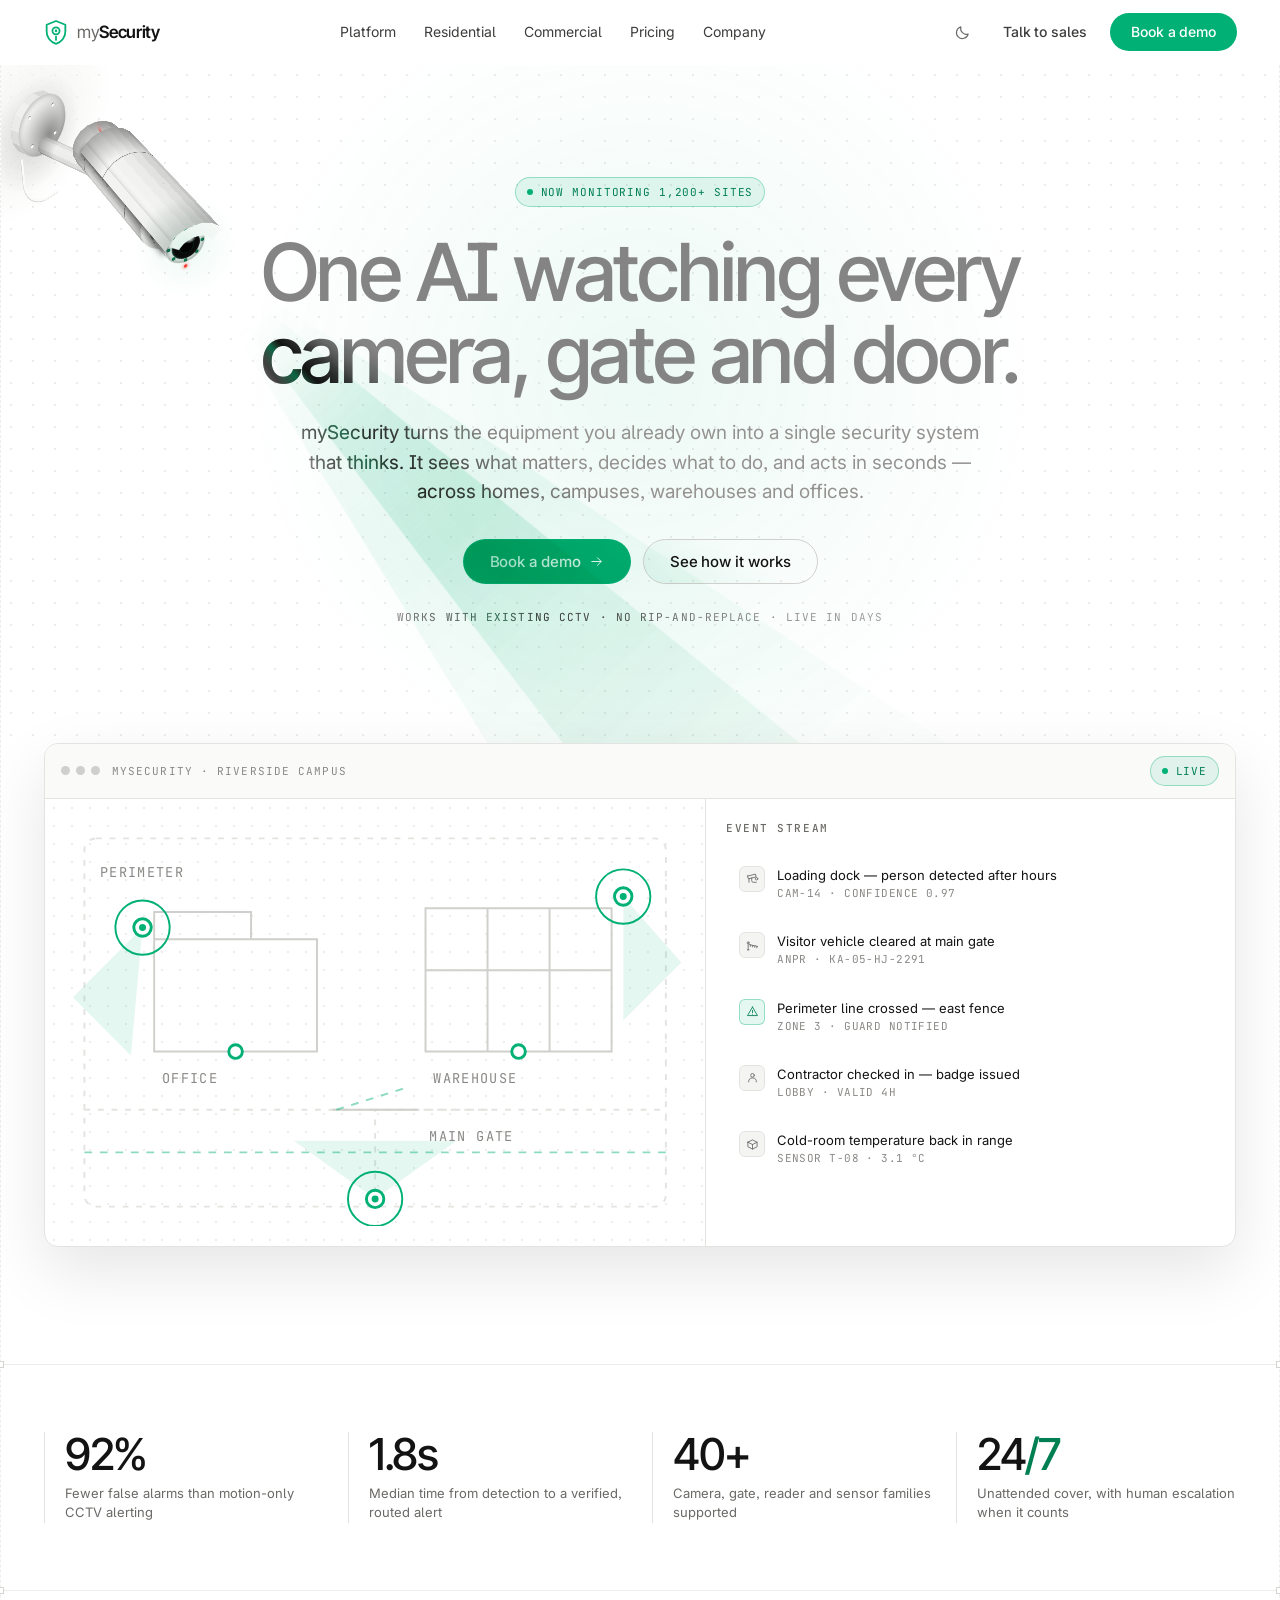
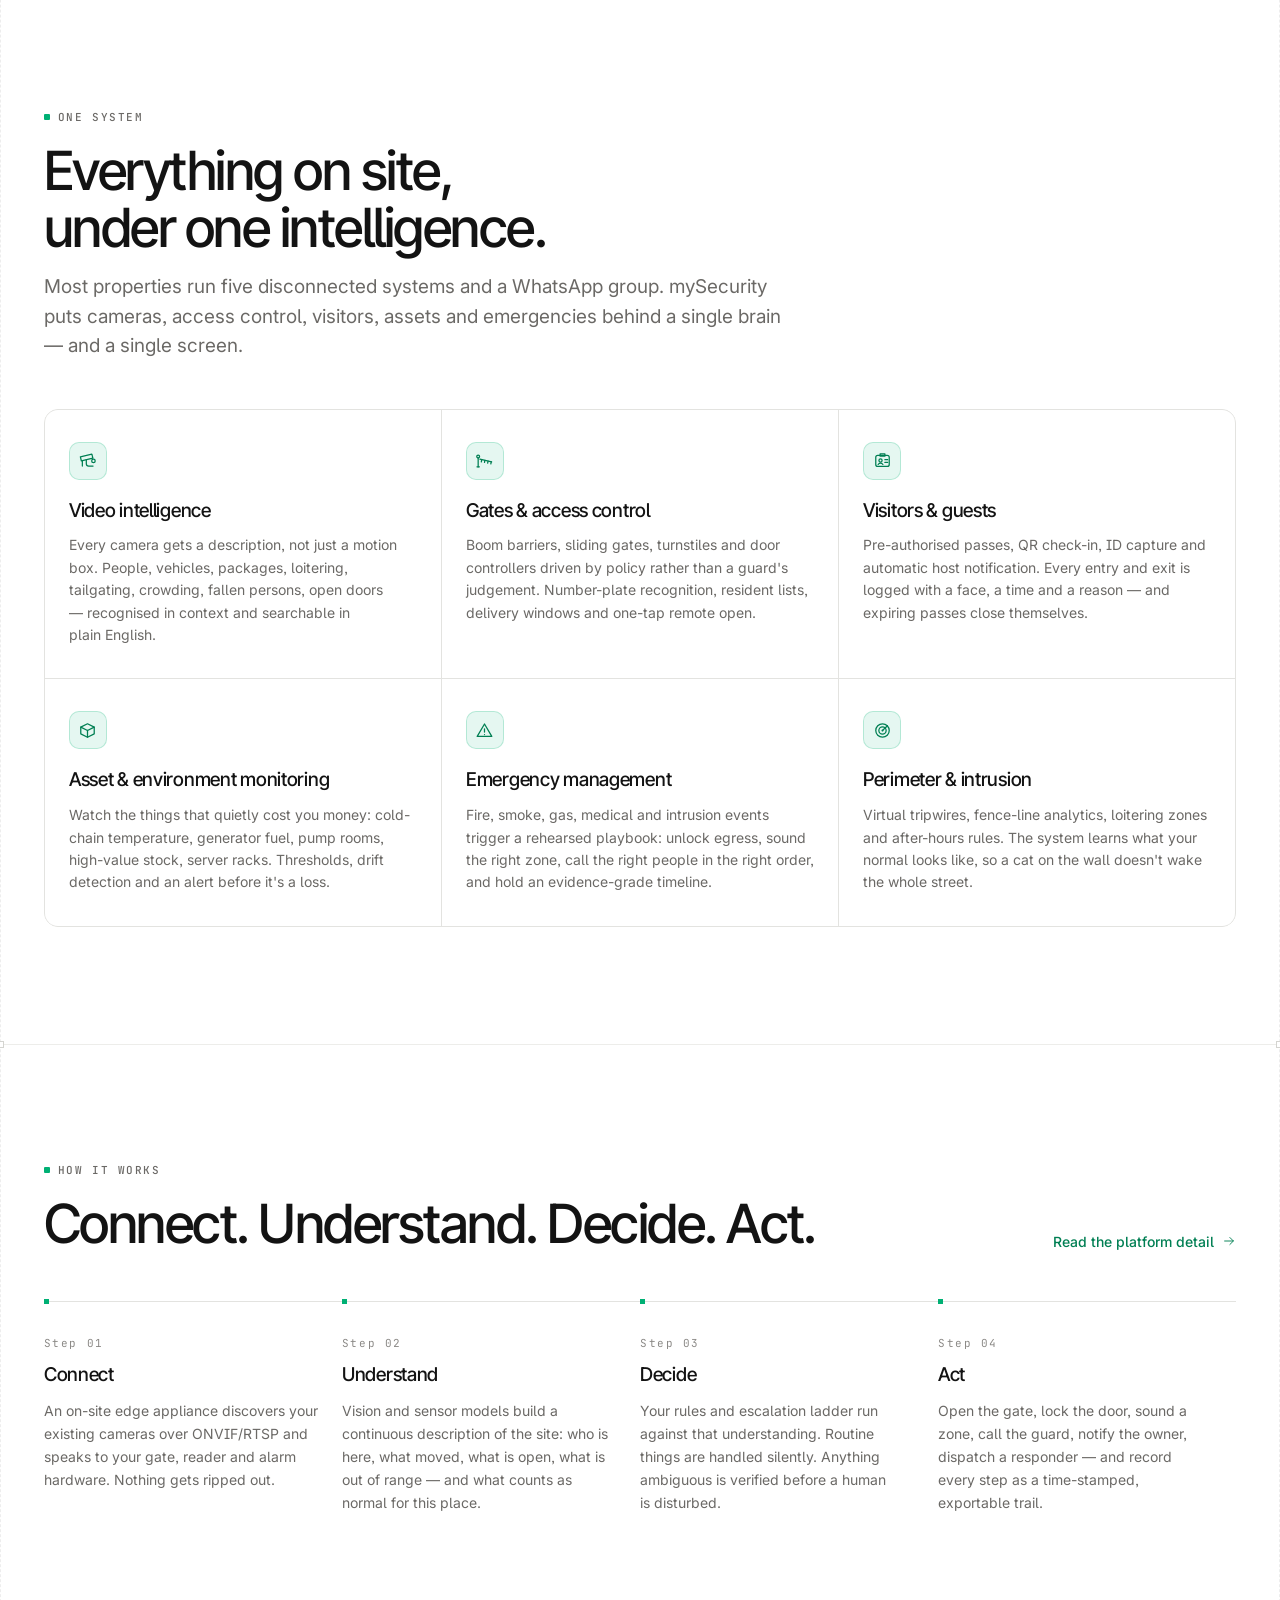
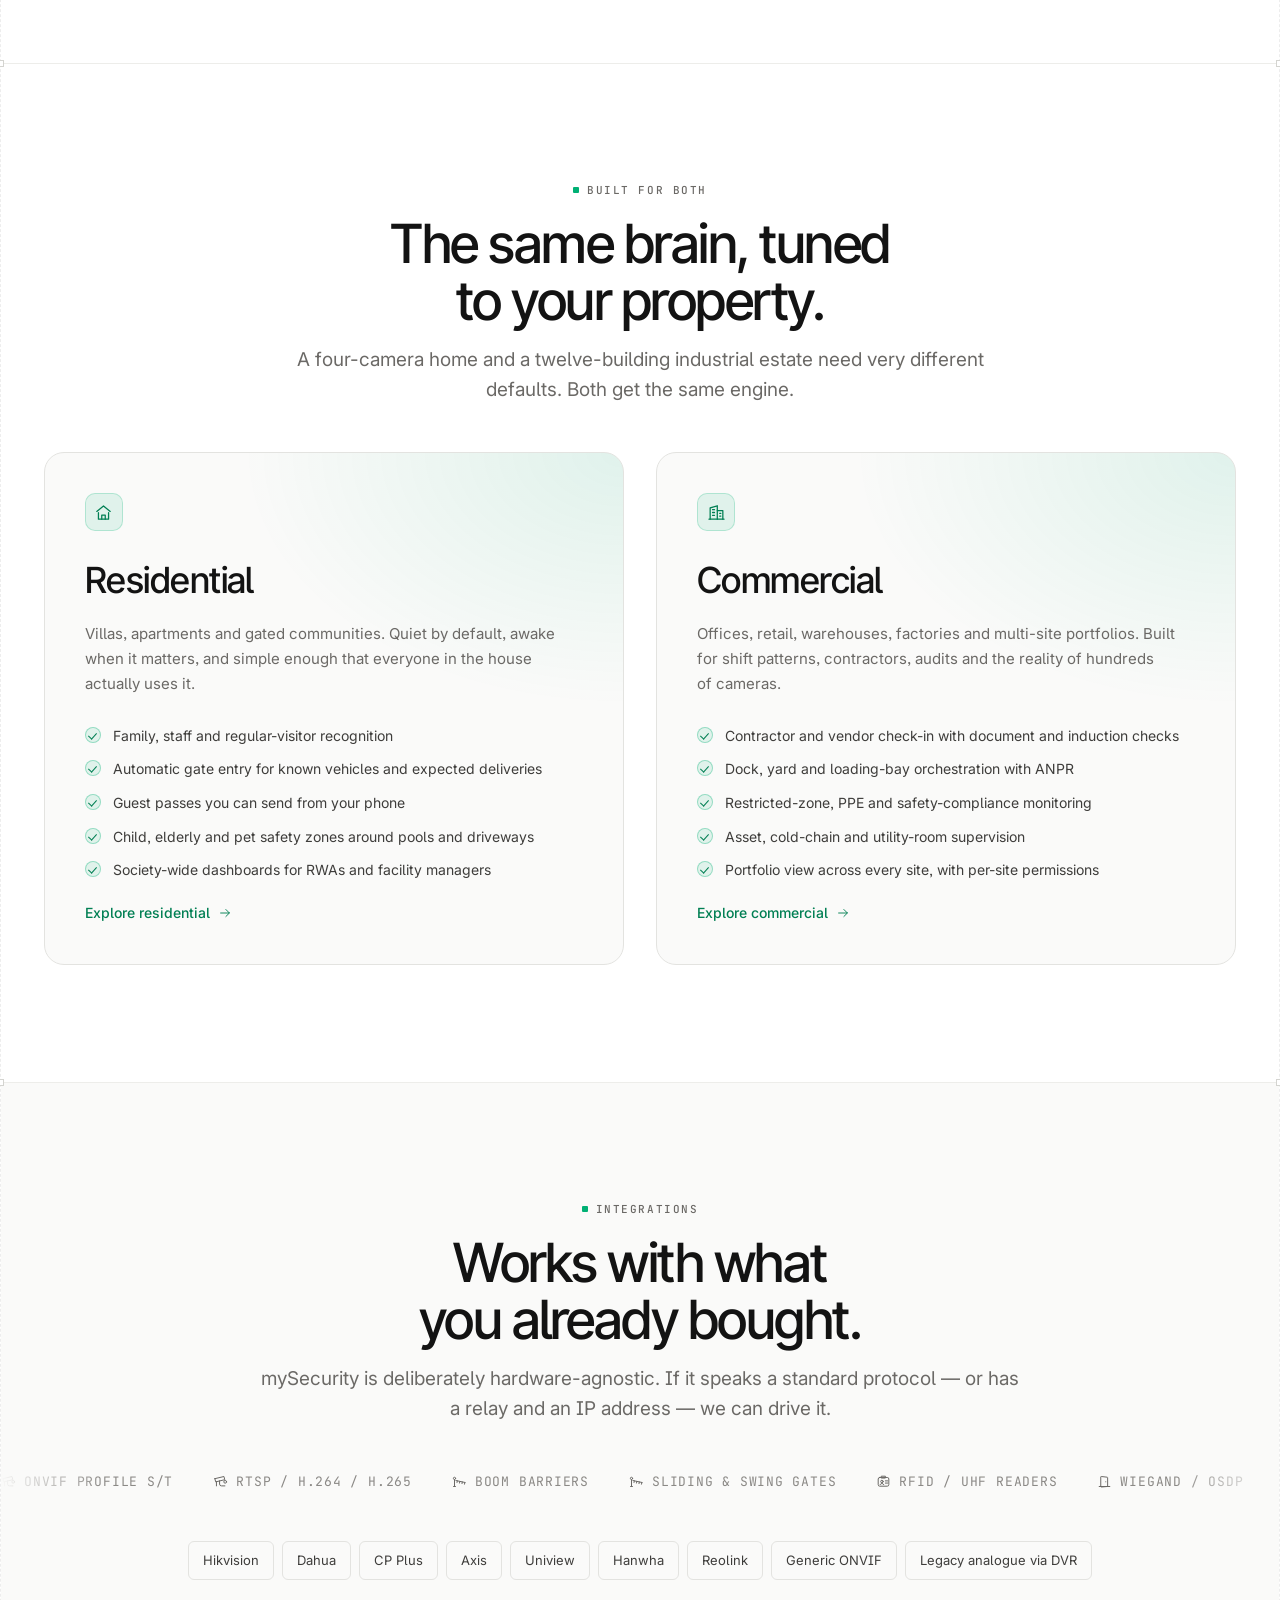
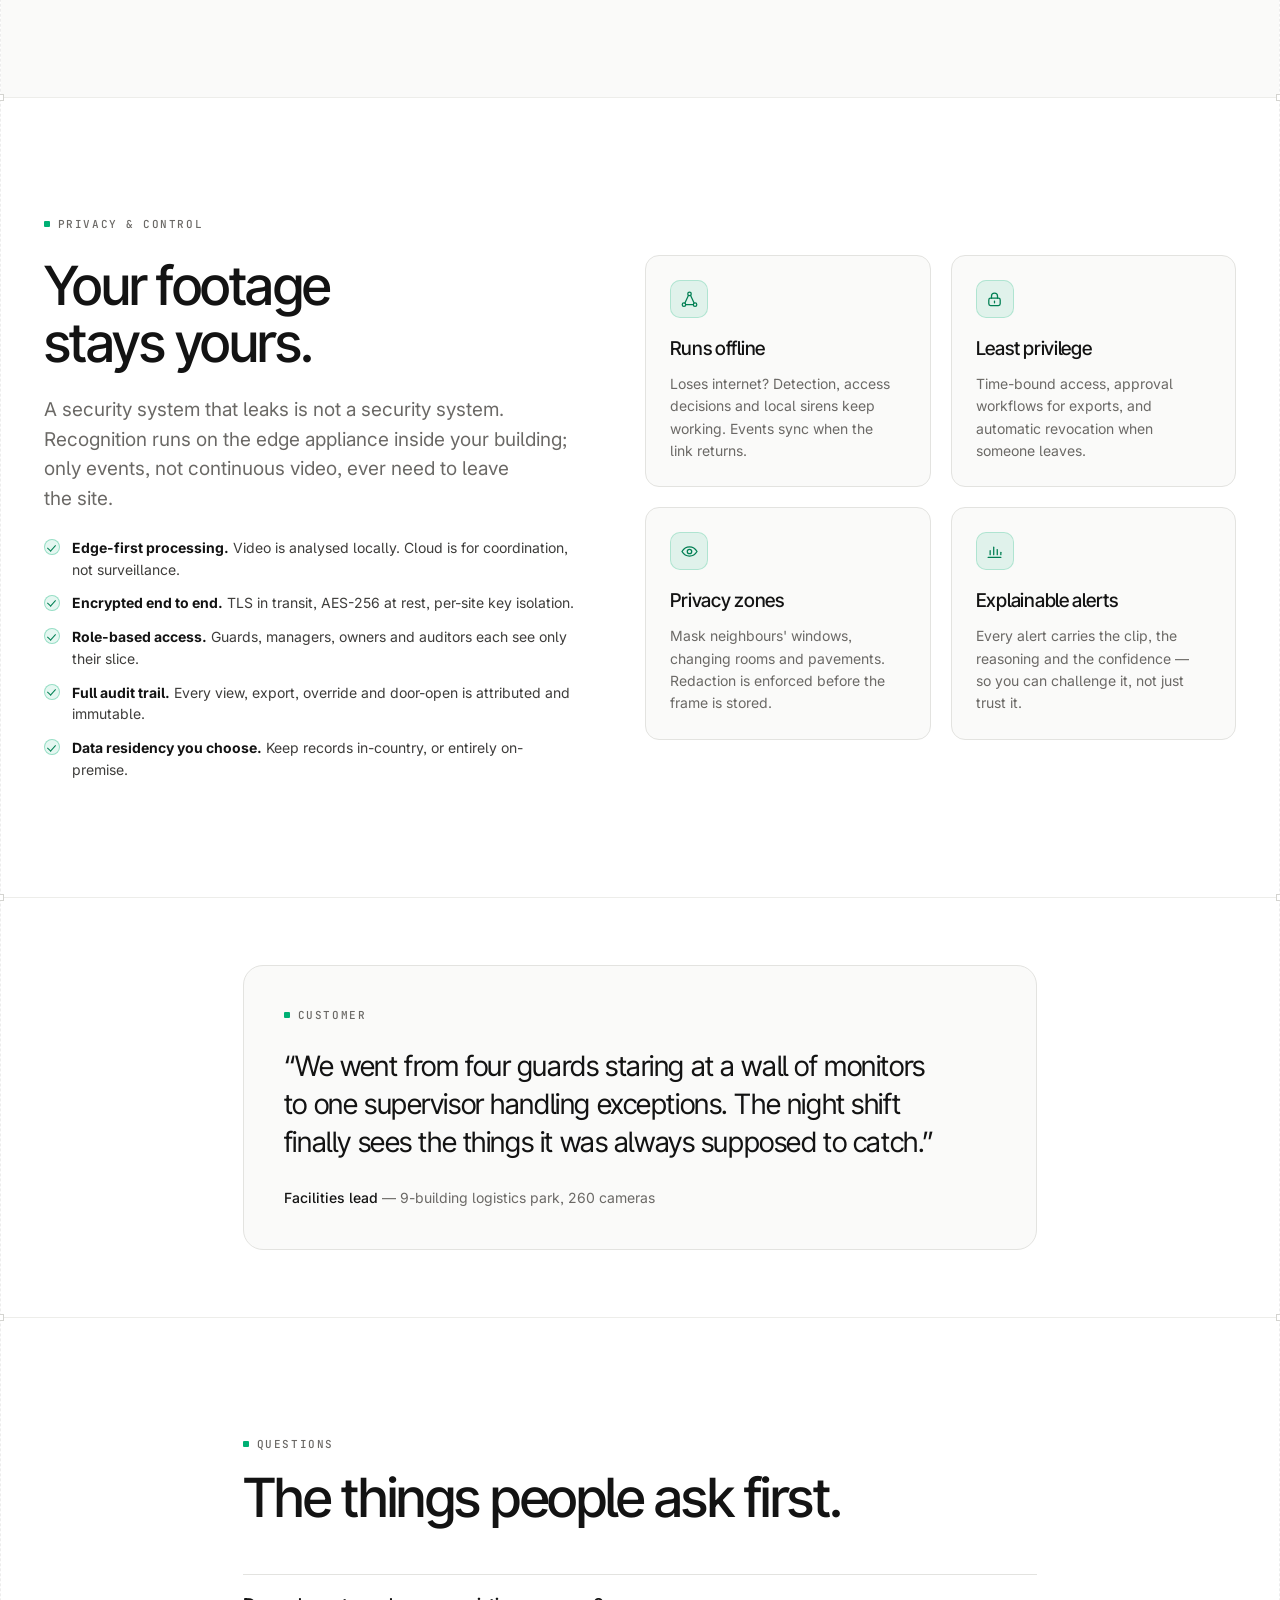
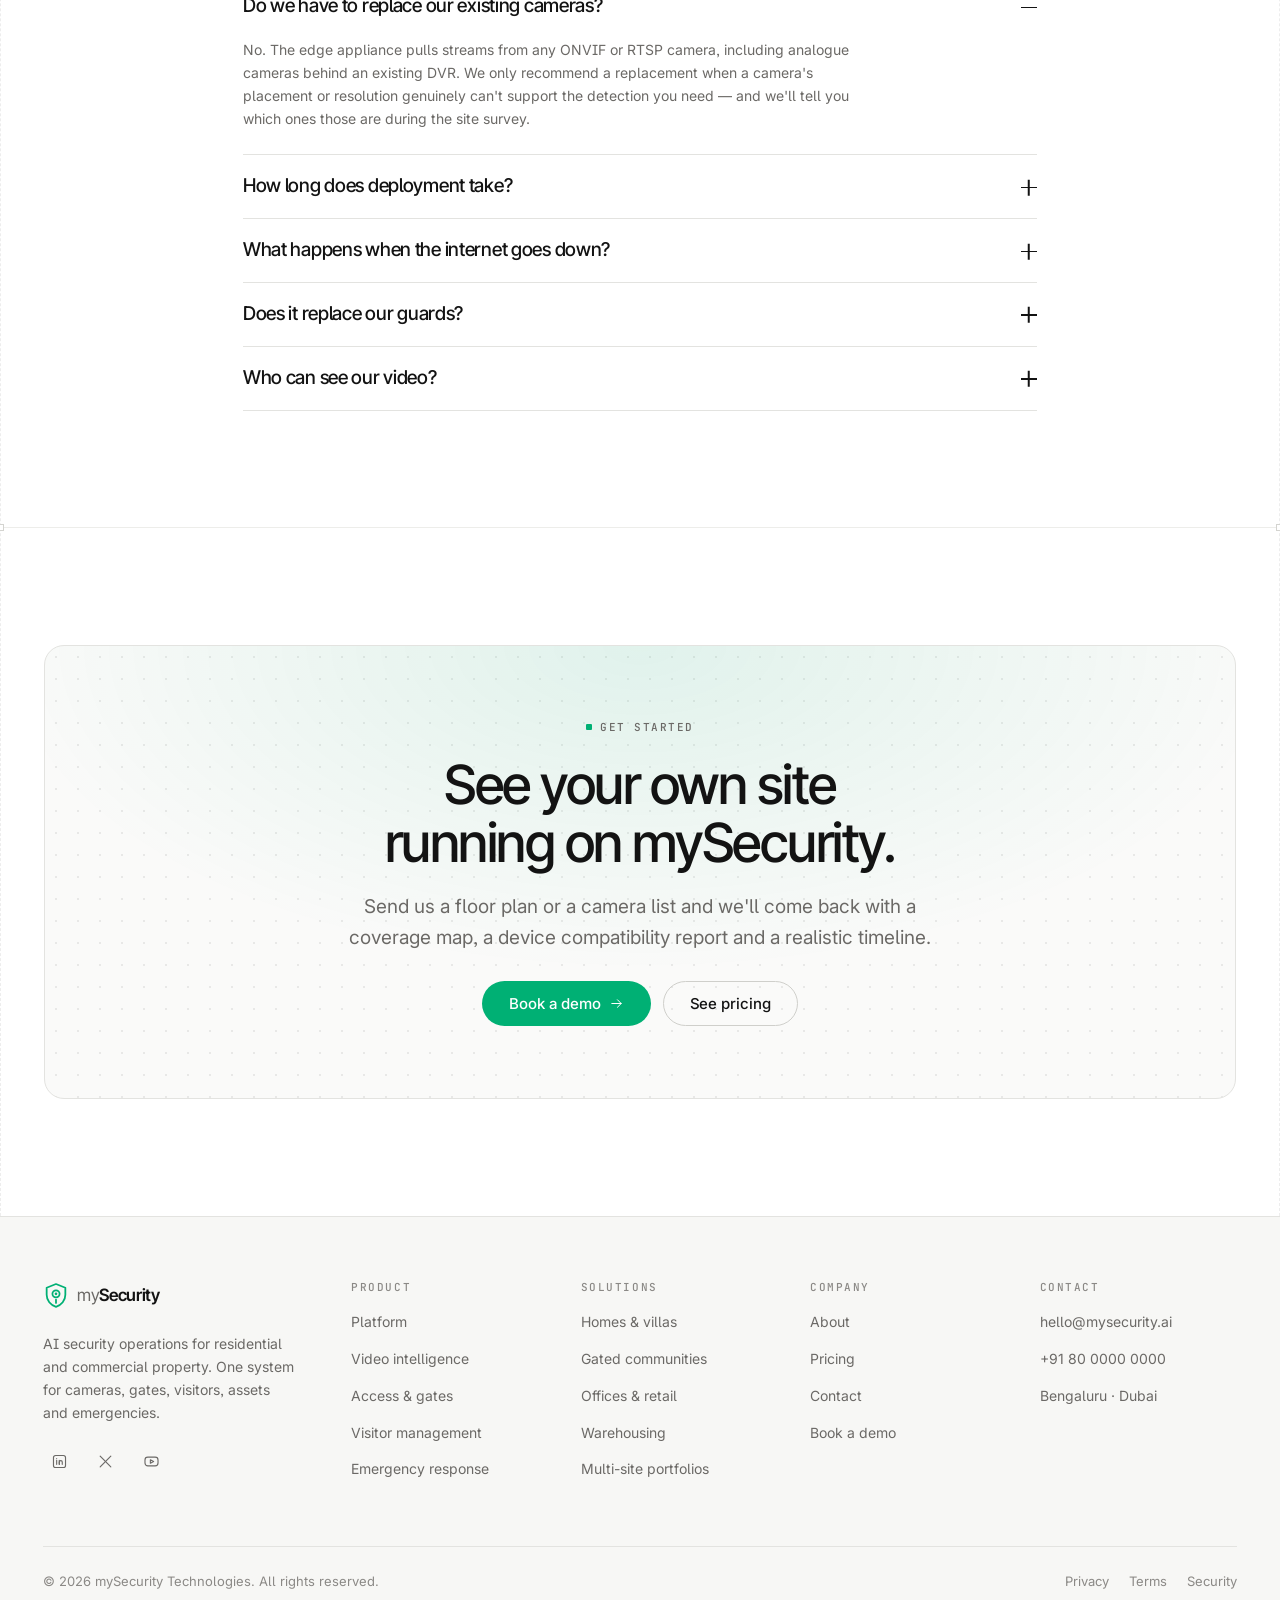
==== commit 09c62500: "Use the 3D camera hero on the home page Replaces index.html's hero section with the one prototyped i" ====
--- a/index.html
+++ b/index.html
@@ -22,9 +22,13 @@
 <link rel="stylesheet" href="assets/css/base.css">
 <link rel="stylesheet" href="assets/css/layout.css">
 <link rel="stylesheet" href="assets/css/components.css">
+<!-- Hero camera. Loaded last so it can override components.css. -->
+<link rel="stylesheet" href="assets/css/lab.css">
 
 <script src="assets/js/theme-init.js"></script>
 <script type="module" src="assets/js/main.js"></script>
+<!-- Drives the hero camera, its light cone and the pointer interaction. -->
+<script defer src="assets/js/hero-camera.js"></script>
 </head>
 
 <body>
@@ -84,8 +88,179 @@
 
   <!-- ==================================================================
        Hero
-       ================================================================== -->
-  <section class="hero section--dotted section--seam">
+       The camera is part of the composition rather than a figure below it.
+       Its viewing angle is a real light cone that sweeps across the copy and
+       lifts the headline as it passes. Geometry and timing: lab.css §15-17.
+       ================================================================== -->
+  <section class="hero hero--lab section--dotted section--seam">
+
+    <!-- Rig: mounted upper-left, angled down toward the copy. Decorative,
+         exposed to AT as a single labelled node. -->
+    <div class="hero__rig">
+        <div class="cam" role="img"
+             aria-label="Illustration of a wall-mounted bullet CCTV camera slowly panning from left to right.">
+          <div class="cam__scene">
+
+            <!-- ---- implied mounting surface (fixed) ---------------- -->
+            <div class="cam-g wall">
+              <i class="cam-f wall__panel"></i>
+              <i class="cam-f wall__shadow"></i>
+              <i class="cam-f wall__cable"></i>
+            </div>
+
+            <!-- ---- wall plate: 14-face collar + disc (fixed) ------- -->
+            <div class="cam-g plate">
+              <i class="cam-f cam-shell plate__seg"></i>
+              <i class="cam-f cam-shell plate__seg"></i>
+              <i class="cam-f cam-shell plate__seg"></i>
+              <i class="cam-f cam-shell plate__seg"></i>
+              <i class="cam-f cam-shell plate__seg"></i>
+              <i class="cam-f cam-shell plate__seg"></i>
+              <i class="cam-f cam-shell plate__seg"></i>
+              <i class="cam-f cam-shell plate__seg"></i>
+              <i class="cam-f cam-shell plate__seg"></i>
+              <i class="cam-f cam-shell plate__seg"></i>
+              <i class="cam-f cam-shell plate__seg"></i>
+              <i class="cam-f cam-shell plate__seg"></i>
+              <i class="cam-f cam-shell plate__seg"></i>
+              <i class="cam-f cam-shell plate__seg"></i>
+              <i class="cam-f plate__face">
+                <i class="plate__screw"></i>
+                <i class="plate__screw"></i>
+                <i class="plate__screw"></i>
+                <i class="plate__screw"></i>
+              </i>
+            </div>
+
+            <!-- ---- mount arm: 12-face tube (fixed) ----------------- -->
+            <div class="cam-g arm">
+              <i class="cam-f cam-shell arm__seg"></i>
+              <i class="cam-f cam-shell arm__seg"></i>
+              <i class="cam-f cam-shell arm__seg"></i>
+              <i class="cam-f cam-shell arm__seg"></i>
+              <i class="cam-f cam-shell arm__seg"></i>
+              <i class="cam-f cam-shell arm__seg"></i>
+              <i class="cam-f cam-shell arm__seg"></i>
+              <i class="cam-f cam-shell arm__seg"></i>
+              <i class="cam-f cam-shell arm__seg"></i>
+              <i class="cam-f cam-shell arm__seg"></i>
+              <i class="cam-f cam-shell arm__seg"></i>
+              <i class="cam-f cam-shell arm__seg"></i>
+            </div>
+
+            <!-- ==========================================================
+                 THE HEAD — everything below pans together.
+                 transform-origin is pinned to the mount post in lab.css.
+                 ========================================================== -->
+            <div class="cam-g cam__yaw">
+
+              <!-- ---- pan post / knuckle: 12-face vertical tube ----- -->
+              <div class="cam-g post">
+                <i class="cam-f cam-shell post__seg"></i>
+                <i class="cam-f cam-shell post__seg"></i>
+                <i class="cam-f cam-shell post__seg"></i>
+                <i class="cam-f cam-shell post__seg"></i>
+                <i class="cam-f cam-shell post__seg"></i>
+                <i class="cam-f cam-shell post__seg"></i>
+                <i class="cam-f cam-shell post__seg"></i>
+                <i class="cam-f cam-shell post__seg"></i>
+                <i class="cam-f cam-shell post__seg"></i>
+                <i class="cam-f cam-shell post__seg"></i>
+                <i class="cam-f cam-shell post__seg"></i>
+                <i class="cam-f cam-shell post__seg"></i>
+              </div>
+              <i class="cam-f post__bolt"></i>
+
+              <!-- ---- body: 18-face tube + caps + status LED -------- -->
+              <div class="cam-g body">
+                <i class="cam-f cam-shell body__seg"></i>
+                <i class="cam-f cam-shell body__seg"></i>
+                <i class="cam-f cam-shell body__seg"></i>
+                <i class="cam-f cam-shell body__seg"></i>
+                <i class="cam-f cam-shell body__seg"></i>
+                <i class="cam-f cam-shell body__seg"></i>
+                <i class="cam-f cam-shell body__seg"></i>
+                <i class="cam-f cam-shell body__seg"></i>
+                <i class="cam-f cam-shell body__seg"></i>
+                <i class="cam-f cam-shell body__seg"></i>
+                <i class="cam-f cam-shell body__seg"></i>
+                <i class="cam-f cam-shell body__seg"></i>
+                <i class="cam-f cam-shell body__seg"></i>
+                <i class="cam-f cam-shell body__seg"></i>
+                <i class="cam-f cam-shell body__seg"></i>
+                <i class="cam-f cam-shell body__seg"></i>
+                <i class="cam-f cam-shell body__seg"></i>
+                <i class="cam-f cam-shell body__seg"></i>
+              <i class="cam-f body__logo">
+                <svg aria-hidden="true"><use href="assets/img/icons.svg#icon-logo"></use></svg>
+                <span>mySecurity</span>
+              </i>
+              <i class="cam-f body__cap-rear"></i>
+                <i class="cam-f body__cap-front"></i>
+                <i class="cam-f body__led"></i>
+              </div>
+
+              <!-- ---- sun hood: 8-face partial tube over the top ---- -->
+              <div class="cam-g hood">
+                <i class="cam-f cam-shell hood__seg"></i>
+                <i class="cam-f cam-shell hood__seg"></i>
+                <i class="cam-f cam-shell hood__seg"></i>
+                <i class="cam-f cam-shell hood__seg"></i>
+                <i class="cam-f cam-shell hood__seg"></i>
+                <i class="cam-f cam-shell hood__seg"></i>
+                <i class="cam-f cam-shell hood__seg"></i>
+                <i class="cam-f cam-shell hood__seg"></i>
+                <i class="cam-f hood__mouth"></i>
+              </div>
+
+              <!-- ---- lens barrel: 16-face tube --------------------- -->
+              <div class="cam-g barrel">
+                <i class="cam-f cam-shell barrel__seg"></i>
+                <i class="cam-f cam-shell barrel__seg"></i>
+                <i class="cam-f cam-shell barrel__seg"></i>
+                <i class="cam-f cam-shell barrel__seg"></i>
+                <i class="cam-f cam-shell barrel__seg"></i>
+                <i class="cam-f cam-shell barrel__seg"></i>
+                <i class="cam-f cam-shell barrel__seg"></i>
+                <i class="cam-f cam-shell barrel__seg"></i>
+                <i class="cam-f cam-shell barrel__seg"></i>
+                <i class="cam-f cam-shell barrel__seg"></i>
+                <i class="cam-f cam-shell barrel__seg"></i>
+                <i class="cam-f cam-shell barrel__seg"></i>
+                <i class="cam-f cam-shell barrel__seg"></i>
+                <i class="cam-f cam-shell barrel__seg"></i>
+                <i class="cam-f cam-shell barrel__seg"></i>
+                <i class="cam-f cam-shell barrel__seg"></i>
+              </div>
+
+              <!-- ---- lens stack: coaxial discs, +X order = depth --- -->
+              <div class="cam-g lens">
+                <i class="cam-f lens__ring">
+                  <i class="ir__dot"></i>
+                  <i class="ir__dot"></i>
+                  <i class="ir__dot"></i>
+                  <i class="ir__dot"></i>
+                  <i class="ir__dot"></i>
+                  <i class="ir__dot"></i>
+                  <i class="ir__dot"></i>
+                  <i class="ir__dot"></i>
+                </i>
+                <i class="cam-f lens__glass"></i>
+                <i class="cam-f lens__chroma"></i>
+                <i class="cam-f lens__iris"></i>
+                <i class="cam-f lens__spec"></i>
+                <i class="cam-f lens__led"></i>
+              </div>
+
+              <!-- ---- detection cone: two crossed wedges ------------ -->
+              <div class="cam-g cone">
+              </div>
+
+            </div><!-- /.cam__yaw -->
+          </div><!-- /.cam__scene -->
+        </div><!-- /.cam -->
+    </div>
+
     <div class="wrap">
       <div class="hero__inner">
         <span class="badge badge--accent">
@@ -93,24 +268,44 @@
           Now monitoring 1,200+ sites
         </span>
 
-        <h1 class="hero__title">One AI watching every camera, gate and door.</h1>
-
-        <p class="hero__lead">
+        <h1 class="hero__title" data-lit>One AI watching every camera, gate and door.</h1>
+
+        <p class="hero__lead" data-lit>
           mySecurity turns the equipment you already own into a single security
           system that thinks. It sees what matters, decides what to do, and acts
           in seconds — across homes, campuses, warehouses and offices.
         </p>
 
         <div class="hero__actions">
-          <a class="btn btn--primary btn--lg" href="contact.html#demo">
+          <a class="btn btn--primary btn--lg" href="contact.html#demo" data-lit-glow>
             Book a demo
             <svg aria-hidden="true"><use href="assets/img/icons.svg#icon-arrow-right"></use></svg>
           </a>
-          <a class="btn btn--secondary btn--lg" href="platform.html">See how it works</a>
-        </div>
-
-        <p class="hero__note">Works with existing CCTV · No rip-and-replace · Live in days</p>
-      </div>
+          <a class="btn btn--secondary btn--lg" href="platform.html" data-lit-glow>See how it works</a>
+        </div>
+
+        <p class="hero__note" data-lit>Works with existing CCTV · No rip-and-replace · Live in days</p>
+      </div>
+    </div>
+
+    <!-- Fires when the head re-acquires a moving subject. Pinned to the lens
+         via --pivot-x/y, so it tracks the front of the camera as it pans.
+         The outer span positions, the inner one animates. -->
+    <span class="cam-alert" data-alert aria-hidden="true"><i>!</i></span>
+
+    <!-- What the camera is looking at, annotated. Decorative and inert:
+         hidden from AT, never intercepts a click. -->
+    <div class="tracker" data-tracker data-state="loiter" aria-hidden="true">
+      <span class="tracker__tag tracker__tag--id">Friendly User</span>
+      <span class="tracker__box"><i></i><i></i><i></i><i></i></span>
+      <span class="tracker__tag tracker__tag--act" data-tracker-label>Loitering</span>
+    </div>
+
+    <!-- The visible viewing angle. Painted above the copy and blended, so the
+         light reads as passing over the words rather than under them. -->
+    <div class="hero__beam" aria-hidden="true">
+      <i class="hero__beam-spill"></i>
+      <i class="hero__beam-core"></i>
     </div>
   </section>
 
--- a/assets/css/lab.css
+++ b/assets/css/lab.css
@@ -0,0 +1,1393 @@
+/* ==========================================================================
+   mySecurity — LAB: CSS-3D bullet CCTV camera
+   Experiment-only stylesheet. Loaded last on lab.html, used nowhere else.
+
+   ---------------------------------------------------------------------------
+   HOW THE RIG IS BUILT
+   ---------------------------------------------------------------------------
+   Everything lives in one 3D space: `.cam` supplies the `perspective`,
+   `.cam__scene` holds the fixed three-quarter view rotation, and every group
+   below it keeps `transform-style: preserve-3d` so leaf faces are depth-sorted
+   against each other by the compositor rather than by DOM order.
+
+   Coordinate convention (scene space, before the view rotation):
+       +X  right — the direction the camera looks
+       +Y  down  (CSS convention)
+       +Z  toward the viewer
+
+   Positioning convention: every group (`.cam-g`) fills the scene box, and
+   every leaf face (`.cam-f`) is centred inside its group with
+   `inset: 0; margin: auto`. Parts are therefore placed *purely* with
+   `translate3d()` from the scene centre — no `left`/`top` arithmetic, which
+   keeps every part on the compositor and trivially animatable.
+
+   Layout along the X axis (scene px, 0 = scene centre):
+       -256  wall plane
+       -248  wall plate collar          -240  plate disc
+       -240  ... -118  mount arm
+       -118  PAN PIVOT (the post)
+       -145  ... +70   camera body      r38
+       -105  ... +145  sun hood         r46   (overhangs the lens by 27)
+       +70   ... +118  lens barrel      r28
+       +118  ... +122  lens stack
+       +118  ... +358  detection cone
+
+   CYLINDERS
+   A tube is N thin rectangles fanned around an axis. For an axis along X:
+
+       transform: rotateX(i * 360/N) translateZ(r)
+
+   `rotateX` spins the face around the tube axis, `translateZ(r)` pushes it out
+   to the wall. Each face is `length` wide (along the axis) and one chord tall:
+
+       chord = 2 * r * tan(180/N)      (+ ~1px so the seams don't hairline)
+
+   For an axis along Y (the pan post) swap in `rotateY(a) translateZ(r)`.
+   18 faces is the sweet spot for the body: 12 reads visibly faceted at this
+   size, 24 costs more elements than the extra roundness buys. Faces are
+   `backface-visibility: hidden`, so the far half of every tube is simply not
+   drawn — cheaper, and it removes all z-fighting on the silhouette.
+
+   FAKE LIGHTING
+   Each face carries a `--shade` number: the alpha of a flat black overlay,
+   computed offline from `dot(face_normal, light_dir)` with a key light above
+   and slightly in front (pre-counter-rotated by the scene yaw so the lit side
+   lands at screen upper-left). Shading is purely *subtractive* from a mid-tone
+   `--shell`, which is what lets one set of numbers work in both themes: dark
+   theme reads as anodised charcoal, light theme as white polycarbonate.
+
+   THE PAN
+   `.cam__yaw` is the only element in the rig that animates. Its
+   `transform-origin` is moved to the mount post (scene x = -118px) so the head
+   swings on the bracket like real hardware instead of pirouetting about its
+   own centre.
+   ========================================================================== */
+
+/* ==========================================================================
+   1. Hero composition — camera, copy, and the sweeping light cone
+
+   The rig is mounted upper-left and angled down toward the copy. Its viewing
+   angle is drawn as a real cone that rotates in the screen plane, and the same
+   angle drives a conic-gradient wedge clipped to the headline text, so the
+   words light up exactly where the beam crosses them. One variable, --sweep,
+   drives both: they cannot drift out of sync.
+
+   WHY THE VIEW ANGLE CHANGED
+   The head yaws about Y in scene space. How much of that yaw survives as a
+   *screen-space* rotation depends entirely on how far down we look at the rig:
+
+       screen_angle(theta) = atan2(-sin(theta) * sin(phi), cos(theta))
+
+   where theta = scene yaw (-38deg base, +/-22deg pan) and phi = the downward
+   view tilt. At the original phi = 10deg the beam barely moved on screen
+   (16.7deg -> 2.9deg) — the head turned but the cone looked static. At
+   phi = 34deg the same pan projects to 44.1deg -> 9.1deg, a sweep you can
+   actually read, while still showing the camera in three-quarter from above.
+   Those two numbers are --sweep-a and --sweep-b below; they are derived from
+   the geometry, not eyeballed.
+   ========================================================================== */
+
+.hero--lab {
+  /* Beam pivot, in hero-box coordinates: the mean position of the lens across
+     one full sweep, measured in-browser at each breakpoint. The lens does move
+     (+/-44px at this size) as the head pans, but the apex is a soft bloom
+     roughly three times that wide, so a fixed mean is indistinguishable from
+     tracking it — and it costs no JavaScript. Overridden per breakpoint in
+     section 13. */
+  --pivot-x: 280px;
+  --pivot-y: 172px;
+
+  /* Sweep limits — see the derivation above. */
+  --sweep-a: 46.4deg;   /* head at its left limit,  beam steep  */
+  --sweep-b: 14deg;     /* head at its right limit, beam shallow */
+
+  --cycle: 8.4s;
+  --servo: cubic-bezier(0.62, 0.02, 0.34, 1);
+
+  /* Text brightness floor. The copy is NEVER hidden and never animates from
+     zero — it is legible on its own at rest, and the cone lifts it. */
+  /* Text floor. High enough to stay comfortably legible unlit, and high enough
+     that color-dodge has headroom to work with — dodge does almost nothing to
+     near-black pixels, so dimming too far kills the effect it is meant to
+     enable. */
+  --copy-dim: color-mix(in srgb, var(--display) 52%, var(--bg));
+  --lead-dim: color-mix(in srgb, var(--muted) 66%, var(--bg));
+
+  position: relative;
+  isolation: isolate;          /* contain the beam's blending to this section */
+  overflow: hidden;            /* the rig and cone both overhang the box */
+  min-height: 660px;
+  padding-top: clamp(2rem, 0.5rem + 9vw, 7rem);
+
+  /* Drives the beam rotation AND the headline wedge from one clock. */
+  animation: hero-sweep var(--cycle) var(--servo) infinite;
+}
+
+/* Registering --sweep as an <angle> is what makes it interpolate instead of
+   snapping between keyframes. Without @property the wedge simply parks at its
+   initial value — the page degrades to a static cone, never to broken text. */
+@property --sweep {
+  syntax: "<angle>";
+  initial-value: 24deg;
+  inherits: true;
+}
+
+@keyframes hero-sweep {
+  0%,   7%   { --sweep: 46.4deg; }
+  43%,  57%  { --sweep: 14deg;   }
+  93%,  100% { --sweep: 46.4deg; }
+}
+
+/* ---- idle ---------------------------------------------------------------
+   hero-camera.js adds .is-idle when the hero scrolls out of view or the tab is
+   hidden. Stopping its own frame loop is not enough on its own: the rig's CSS
+   animations would keep running against an element nobody is looking at, and
+   the compositor keeps paying for them. This parks the lot. */
+
+.hero--lab.is-idle,
+.hero--lab.is-idle .cam__yaw,
+.hero--lab.is-idle .body__led,
+.hero--lab.is-idle .lens__spec,
+.hero--lab.is-idle .hero__beam {
+  animation-play-state: paused;
+}
+
+/* ---- JS hand-off --------------------------------------------------------
+   hero-camera.js adds .js-cam and then publishes --yaw, --sweep and the pivot
+   every frame. These rules hand control over: the keyframe animations are the
+   no-JS fallback, and a CSS animation on `transform` would otherwise win over
+   the declarations below.
+
+   The custom properties are read straight into transforms, so the compositor
+   still does the work — the controller only writes numbers. */
+
+.js-cam .hero--lab { animation: none; }
+
+.js-cam .cam__yaw {
+  animation: none;
+  transform: rotateY(var(--yaw, -24deg));
+}
+
+/* ---- the rig ------------------------------------------------------------
+   Sized to the scaled scene so left/top place it predictably; .cam still
+   centres itself inside this box. */
+
+.hero__rig {
+  --scene-w: 640px;
+  --scene-h: 300px;
+  --rig-scale: 0.82;
+
+  position: absolute;
+  left: var(--rig-x, -2%);
+  top: var(--rig-y, 1%);
+  width: calc(var(--scene-w) * var(--rig-scale));
+  height: calc(var(--scene-h) * var(--rig-scale));
+  z-index: 3;
+  pointer-events: none;
+}
+
+/* ---- alert --------------------------------------------------------------
+   The "it has spotted you" beat. Pinned to --pivot-x/y — the lens position the
+   controller publishes every frame — so it sits over the front of the camera
+   and travels with the head instead of floating at a fixed spot in the
+   section. Two elements: the outer one holds the position (which changes every
+   frame), the inner one holds the animation. Combining them would mean the
+   keyframes had to restate the offset, and every position update would fight
+   the running animation. */
+
+.cam-alert {
+  position: absolute;
+  left: var(--pivot-x, 280px);
+  top: var(--pivot-y, 172px);
+  z-index: 6;
+  transform: translate(-50%, -175%);
+  pointer-events: none;
+}
+
+.cam-alert i {
+  display: block;
+  font-family: var(--font-display);
+  font-size: clamp(2.25rem, 1.4rem + 2vw, 3.25rem);
+  font-style: normal;
+  font-weight: 700;
+  line-height: 1;
+  color: var(--accent);
+  text-shadow:
+    0 0 10px var(--accent-glow),
+    0 0 26px var(--accent-glow),
+    0 2px 0 rgba(0, 0, 0, 0.45);
+  opacity: 0;
+}
+
+/* Overshoot and settle. A linear fade-in reads as a tooltip; snapping past
+   full size and rebounding reads as alarm. */
+.cam-alert.is-on i {
+  animation: cam-alert 1.7s var(--ease-out) forwards;
+}
+
+@keyframes cam-alert {
+  0%   { opacity: 0; transform: scale(0.3) translateY(14px); }
+  10%  { opacity: 1; transform: scale(1.35) translateY(-2px); }
+  20%  { transform: scale(0.94); }
+  28%  { transform: scale(1.06); }
+  36%  { transform: scale(1); }
+  72%  { opacity: 1; transform: scale(1); }
+  100% { opacity: 0; transform: scale(0.9) translateY(-10px); }
+}
+
+@media (prefers-reduced-motion: reduce) {
+  .cam-alert.is-on i { animation: none; opacity: 0; }
+}
+
+/* ---- copy ---------------------------------------------------------------
+   The copy is dimmed at rest and lit as the beam crosses it, by two effects
+   working together:
+
+     1. The cone overlay blends in color-dodge, lifting whatever it passes over
+        (text, dots, buttons) — the ambient half of the effect.
+     2. Each [data-lit] element paints a bright copy of its own glyphs, clipped
+        to a wedge that shares the beam's angle — the punch.
+
+   WHY BOTH
+   color-dodge alone is uniform: it raises the words and the gaps between them
+   together, so the text brightens but does not read as *catching* light.
+   The wedge alone has no spill and looks like a mask. Together the light falls
+   on the surface and the letters pick it up.
+
+   WHY color-dodge AND NOT screen
+   `screen` adds light uniformly, which raises the near-black background
+   proportionally MORE than the already-brighter text — contrast drops and the
+   words pop less. color-dodge divides by the inverse of the backdrop: bright
+   pixels bloom, near-black barely moves. Which is also why --copy-dim above
+   is a floor, not a fade to nothing.
+
+   The lit layer is a ::after fed by data-text, which the controller fills from
+   each element's own textContent — never a duplicated node, so the
+   accessibility tree still sees the text exactly once. If background-clip:text
+   is unsupported it paints nothing and the dim, legible text shows through. */
+
+.hero--lab .hero__inner { position: relative; z-index: 2; }
+
+.hero--lab .hero__title { color: var(--copy-dim); }
+.hero--lab .hero__lead  { color: var(--lead-dim); }
+.hero--lab .hero__note  { color: color-mix(in srgb, var(--faint) 82%, var(--bg)); }
+
+.hero--lab [data-lit] { position: relative; }
+
+.hero--lab [data-lit]::after {
+  content: attr(data-text);
+  position: absolute;
+  inset: 0;
+  color: transparent;
+  pointer-events: none;
+
+  /* conic 0deg points up and runs clockwise; the beam angle is measured from
+     +X, hence the 90deg offset. The origin sits outside this box (up and to
+     the left), which conic-gradient allows. */
+  background-image: conic-gradient(
+    from calc(90deg + var(--sweep) - 17deg)
+    at calc(var(--pivot-x) - var(--dx, 300px))
+       calc(var(--pivot-y) - var(--dy, 200px)),
+    transparent 0deg,
+    color-mix(in srgb, var(--display) 20%, transparent) 6deg,
+    color-mix(in srgb, var(--display) 70%, transparent) 12deg,
+    var(--display) 17deg,
+    color-mix(in srgb, var(--accent) 45%, var(--display)) 21deg,
+    color-mix(in srgb, var(--display) 55%, transparent) 27deg,
+    transparent 34deg
+  );
+  -webkit-background-clip: text;
+  background-clip: text;
+}
+
+/* Controls light up too, but additively only — never dimmed. Dimming a call
+   to action to make a lighting effect work would trade real contrast for
+   decoration, so the beam can only ever ADD to these. */
+.hero--lab [data-lit-glow] {
+  position: relative;
+  isolation: isolate;
+}
+
+.hero--lab [data-lit-glow]::after {
+  content: "";
+  position: absolute;
+  inset: 0;
+  border-radius: inherit;
+  pointer-events: none;
+  mix-blend-mode: screen;
+  background-image: conic-gradient(
+    from calc(90deg + var(--sweep) - 17deg)
+    at calc(var(--pivot-x) - var(--dx, 300px))
+       calc(var(--pivot-y) - var(--dy, 200px)),
+    transparent 0deg,
+    rgba(255, 255, 255, 0.05) 8deg,
+    rgba(255, 255, 255, 0.28) 17deg,
+    color-mix(in srgb, var(--accent) 45%, rgba(255, 255, 255, 0.22)) 22deg,
+    rgba(255, 255, 255, 0.04) 28deg,
+    transparent 34deg
+  );
+}
+
+/* On white, screen erases the highlight — saturate toward the accent instead. */
+[data-theme="light"] .hero--lab [data-lit-glow]::after {
+  mix-blend-mode: multiply;
+  background-image: conic-gradient(
+    from calc(90deg + var(--sweep) - 17deg)
+    at calc(var(--pivot-x) - var(--dx, 300px))
+       calc(var(--pivot-y) - var(--dy, 200px)),
+    transparent 0deg,
+    color-mix(in srgb, var(--accent) 10%, transparent) 8deg,
+    color-mix(in srgb, var(--accent) 26%, transparent) 17deg,
+    color-mix(in srgb, var(--accent) 16%, transparent) 24deg,
+    transparent 34deg
+  );
+}
+
+/* Body copy takes it quieter than the headline — at full strength a wedge
+   crossing small text reads as a flicker rather than a sweep. */
+.hero--lab .hero__lead::after { opacity: 0.8; }
+.hero--lab .hero__note::after { opacity: 0.65; }
+
+/* On white the lit copy has to go darker and more saturated, not brighter. */
+[data-theme="light"] .hero--lab [data-lit]::after {
+  background-image: conic-gradient(
+    from calc(90deg + var(--sweep) - 17deg)
+    at calc(var(--pivot-x) - var(--dx, 300px))
+       calc(var(--pivot-y) - var(--dy, 200px)),
+    transparent 0deg,
+    color-mix(in srgb, var(--display) 25%, transparent) 6deg,
+    color-mix(in srgb, var(--display) 75%, transparent) 12deg,
+    var(--display) 17deg,
+    color-mix(in srgb, var(--accent) 55%, var(--display)) 21deg,
+    color-mix(in srgb, var(--display) 60%, transparent) 27deg,
+    transparent 34deg
+  );
+}
+
+/* ---- pointer tracker ----------------------------------------------------
+   An object-detection overlay that latches onto the cursor while it is over
+   the hero: bracketed box, an identity chip above it, a behaviour readout
+   below. It is the camera's point of view made literal — the thing the rig is
+   looking at, annotated the way the product would annotate it.
+
+   The box lags the cursor very slightly. That lag is the whole trick: a box
+   welded to the pointer reads as a cursor skin, whereas one that has to catch
+   up reads as a tracker following a subject.
+
+   Purely decorative and non-interactive: aria-hidden, pointer-events:none, and
+   it never sits between the user and a control. */
+
+.tracker {
+  position: absolute;
+  left: 0;
+  top: 0;
+  width: 0;
+  height: 0;
+  z-index: 5;                    /* above the rig (4) — it annotates the scene */
+  pointer-events: none;
+  opacity: 0;
+  transition: opacity 180ms var(--ease);
+
+  --box: 72px;
+  --track: var(--accent);
+}
+
+.tracker.is-on { opacity: 1; }
+
+/* Amber for a subject losing interest. Off-palette on purpose: the accent
+   means "good" everywhere else on the site, so a warning cannot also be it. */
+.tracker[data-state="loiter"] { --track: #E9B949; }
+
+.tracker__box {
+  position: absolute;
+  left: 0;
+  top: 0;
+  width: var(--box);
+  height: var(--box);
+  transform: translate(-50%, -50%);
+  border: 1px solid color-mix(in srgb, var(--track) 32%, transparent);
+  background-color: color-mix(in srgb, var(--track) 7%, transparent);
+  transition: border-color 200ms var(--ease), background-color 200ms var(--ease);
+}
+
+/* Four corner brackets — the detail that makes it read as machine vision
+   rather than as a plain square. Each corner is one element showing two of
+   its four borders. */
+.tracker__box i {
+  position: absolute;
+  width: 14px;
+  height: 14px;
+  border: 2px solid var(--track);
+  transition: border-color 200ms var(--ease);
+}
+
+.tracker__box i:nth-child(1) { top: -1px;    left: -1px;  border-right: none; border-bottom: none; }
+.tracker__box i:nth-child(2) { top: -1px;    right: -1px; border-left: none;  border-bottom: none; }
+.tracker__box i:nth-child(3) { bottom: -1px; right: -1px; border-left: none;  border-top: none; }
+.tracker__box i:nth-child(4) { bottom: -1px; left: -1px;  border-right: none; border-top: none; }
+
+.tracker__tag {
+  position: absolute;
+  left: 0;
+  top: 0;
+  white-space: nowrap;
+  font-family: var(--font-mono);
+  font-size: 0.5625rem;
+  letter-spacing: 0.1em;
+  text-transform: uppercase;
+  line-height: 1;
+  padding: 3px 5px;
+  border-radius: 2px;
+  transition: background-color 160ms var(--ease), color 160ms var(--ease),
+              border-color 160ms var(--ease);
+}
+
+/* Identity above, behaviour below. Filled vs outlined so the two readouts are
+   distinguishable at a glance. */
+.tracker__tag--id {
+  transform: translate(-50%, calc(-1 * (var(--box) / 2 + 16px)));
+  background-color: var(--track);
+  color: #06130E;
+  font-weight: var(--fw-medium);
+}
+
+.tracker__tag--act {
+  transform: translate(-50%, calc(var(--box) / 2 + 6px));
+  background-color: color-mix(in srgb, var(--bg) 82%, transparent);
+  border: 1px solid color-mix(in srgb, var(--track) 45%, transparent);
+  color: var(--track);
+}
+
+[data-theme="light"] .tracker__tag--id { color: #FFFFFF; }
+
+/* The rig is hidden below this width and there is no hover on touch anyway. */
+@media (max-width: 720px) {
+  .tracker { display: none; }
+}
+
+/* ---- the cone -----------------------------------------------------------
+   Two stacked wedges: a wide dim spill and a narrow bright core. Both pivot
+   at the lens. `screen` lifts whatever they cross without washing the
+   near-black canvas to grey the way plus-lighter does. */
+
+.hero__beam {
+  position: absolute;
+  left: var(--pivot-x);
+  top: var(--pivot-y);
+  /* Sized to reach the far corner of the hero from the pivot (~1300px) and no
+     further. This element is blended, so every extra pixel is re-composited
+     every frame — it is the most expensive thing on the page. */
+  width: 1360px;
+  height: 1020px;
+  margin-top: -510px;              /* centre the pivot vertically */
+  transform-origin: 0 50%;
+  transform: rotate(var(--sweep));
+  z-index: 4;                    /* over the rig — the feather hides the root */
+  pointer-events: none;
+  mix-blend-mode: color-dodge;
+  /* No will-change here on purpose. A blended element has to be re-rastered
+     against its backdrop regardless, so promoting it buys nothing and pins a
+     ~1.4M pixel layer in memory for the life of the page. */
+}
+
+/* THE FEATHER.
+   A clip-path edge is binary, so a wedge always has a visible starting edge
+   somewhere — which is why moving it behind the housing only ever traded
+   "starts in mid-air" for "comes from behind the camera". The fix is to make
+   the wedge's own alpha ramp up from nothing over its first ~300px, centred on
+   the lens. There is then no edge to see: the light has no beginning, it just
+   becomes visible a short way out of the barrel.
+
+   The mask is applied to the wedges only. The bloom below is deliberately left
+   unmasked so it fills the faded region — so the beam reads as welling out of
+   the lens rather than fading in beside it.
+
+   Masks resolve in the element's own box, before transform, so this stays
+   pinned to the apex as the beam rotates. */
+.hero__beam-spill,
+.hero__beam-core {
+  position: absolute;
+  inset: 0;
+  -webkit-mask-image: radial-gradient(
+    circle 420px at 0 50%,
+    transparent 0,
+    transparent 95px,
+    rgba(0, 0, 0, 0.14) 150px,
+    rgba(0, 0, 0, 0.55) 250px,
+    #000 400px
+  );
+  mask-image: radial-gradient(
+    circle 420px at 0 50%,
+    transparent 0,
+    transparent 95px,
+    rgba(0, 0, 0, 0.14) 150px,
+    rgba(0, 0, 0, 0.55) 250px,
+    #000 400px
+  );
+}
+
+/* Muzzle bloom: unclipped, centred exactly on the pivot, so the beam grows
+   out of the lens instead of beginning at a visible edge. */
+.hero__beam::before {
+  content: "";
+  position: absolute;
+  left: 0;
+  top: 50%;
+  width: 120px;
+  height: 120px;
+  transform: translate(-50%, -50%);
+  border-radius: 50%;
+  background: radial-gradient(
+    circle,
+    color-mix(in srgb, var(--accent) 70%, white) 0%,
+    color-mix(in srgb, var(--accent) 30%, transparent) 22%,
+    transparent 62%
+  );
+  opacity: 0.16;
+  pointer-events: none;
+}
+
+/* Wide, soft spill. */
+.hero__beam-spill {
+  clip-path: polygon(0 49.7%, 0 50.3%, 100% 80%, 100% 20%);
+  background: linear-gradient(
+    90deg,
+    color-mix(in srgb, var(--accent) 34%, transparent) 0%,
+    color-mix(in srgb, var(--accent) 9%, transparent) 30%,
+    transparent 64%
+  );
+  opacity: 0.6;
+}
+
+/* Narrow, brighter core with a hot apex. */
+.hero__beam-core {
+  clip-path: polygon(0 49.85%, 0 50.15%, 100% 66%, 100% 34%);
+  background:
+    radial-gradient(220px 180px at 0% 50%,
+      color-mix(in srgb, var(--accent) 85%, white) 0%,
+      transparent 70%),
+    linear-gradient(
+      90deg,
+      color-mix(in srgb, var(--accent) 70%, transparent) 0%,
+      color-mix(in srgb, var(--accent) 18%, transparent) 34%,
+      transparent 68%
+    );
+  opacity: 0.9;
+}
+
+/* Light theme: `screen` on white is a no-op, so the cone would vanish.
+   Swap to multiply and darken instead — a shadow of attention rather than a
+   beam of light, which is the honest way to show a cone on paper. */
+/* On white, color-dodge saturates instantly to pure white and the cone
+   disappears. Multiply is the correct inverse: the beam reads as a tinted
+   shadow of attention falling across the page, and the copy darkens into
+   full contrast rather than brightening. */
+[data-theme="light"] .hero__beam {
+  mix-blend-mode: multiply;
+}
+
+[data-theme="light"] .hero--lab {
+  --copy-dim: color-mix(in srgb, var(--display) 58%, var(--bg));
+  --lead-dim: color-mix(in srgb, var(--muted) 72%, var(--bg));
+}
+
+[data-theme="light"] .hero__beam-spill {
+  background: linear-gradient(
+    90deg,
+    color-mix(in srgb, var(--accent) 30%, transparent) 0%,
+    color-mix(in srgb, var(--accent) 10%, transparent) 34%,
+    transparent 78%
+  );
+  opacity: 0.5;
+}
+
+[data-theme="light"] .hero__beam-core {
+  background: linear-gradient(
+    90deg,
+    color-mix(in srgb, var(--accent) 52%, transparent) 0%,
+    color-mix(in srgb, var(--accent) 16%, transparent) 40%,
+    transparent 82%
+  );
+  opacity: 0.6;
+}
+
+/* In light theme the headline is dark on white, so "lit" means going darker
+   and fully saturated rather than brighter. */
+[data-theme="light"] .hero--lab {
+  --copy-dim: color-mix(in srgb, var(--display) 52%, var(--bg));
+}
+
+/* ==========================================================================
+   2. Rig root — perspective, view angle, responsive scale
+   ========================================================================== */
+
+.cam {
+  /* Centred by absolute positioning rather than by grid/flex alignment on the
+     stage: the rig's layout box stays 640px wide whatever `--rig-scale` is,
+     so any content-sized track (grid column, flex line) would be 640px wide
+     and pin the rig to the left of a wider stage — and overflow a narrower
+     one. left/top 50% + translate(-50%,-50%) is immune to both. */
+  position: absolute;
+  left: 50%;
+  top: 50%;
+  width: var(--scene-w);
+  height: var(--scene-h);
+
+  /* Long lens: enough perspective to read as 3D without the wide-angle
+     distortion a short value gives across a 640px-wide scene. */
+  perspective: 1500px;
+  perspective-origin: 50% 44%;
+
+  /* One transform centres and scales the whole rig; no part dimension is
+     ever rewritten per breakpoint. */
+  transform: translate(-50%, -50%) scale(var(--rig-scale));
+
+  /* ---- local material tokens ---------------------------------------------
+     Housing follows the theme surfaces (charcoal in dark, white poly in
+     light); glass stays on the fixed neutral ramp, because real lens glass
+     is dark in a bright room too. */
+  --shell: var(--surface-hover);
+  --shell-edge: var(--border-strong);
+  --shell-deep: var(--surface);
+  /* Status LED. Deliberately off-palette: a red tally lamp is the universal
+     "this thing is recording" signal, and it keeps the one point of warm
+     colour from competing with the accent-green light cone. */
+  --led: #FF3B30;
+  --led-glow: rgba(255, 59, 48, 0.55);
+
+  --glass-0: #05100c;
+  --glass-1: var(--n-1000);
+  --glass-2: var(--n-800);
+}
+
+.cam__scene {
+  position: absolute;
+  inset: 0;
+  transform-style: preserve-3d;
+  /* translateX re-centres the composition (the detection cone throws the
+     visual mass right); then the fixed three-quarter view. -34deg looks
+     down onto the hood hard enough that the pan projects to a real
+     screen-space sweep (see lab.css section 1); -38deg swings the lens toward the
+     viewer so we read the front face, the top and the near side at once.
+     The pan is +/-22deg on top of this, so the head sweeps between -60deg
+     (turned well toward the viewer) and -16deg (near profile) — a wide,
+     legible arc that never reaches a flat head-on or a flat side-on. */
+  transform: translateX(-22px) rotateX(-34deg) rotateY(-38deg);
+}
+
+/* ---- shared primitives --------------------------------------------------
+   .cam-g  group: fills the scene box, keeps the 3D context alive
+   .cam-f  face:  centred leaf, placed only by transform                    */
+
+.cam-g {
+  position: absolute;
+  inset: 0;
+  transform-style: preserve-3d;
+}
+
+.cam-f {
+  position: absolute;
+  inset: 0;
+  margin: auto;
+}
+
+/* Housing material.
+   `--shade` — per-face black overlay alpha (the fake lighting)
+   `--sheen` — lengthwise falloff that darkens the ends of a tube
+   The flat 4.5% white layer is a material lift: it stops the dark theme
+   housing sinking into the near-black canvas, and is a no-op in light. */
+.cam-shell {
+  --shade: 0;
+  --sheen: linear-gradient(
+    90deg,
+    rgba(0, 0, 0, 0.32) 0%,
+    rgba(0, 0, 0, 0) 26%,
+    rgba(0, 0, 0, 0) 76%,
+    rgba(0, 0, 0, 0.16) 100%
+  );
+  background-color: var(--shell);
+  background-image:
+    linear-gradient(rgba(0, 0, 0, var(--shade)), rgba(0, 0, 0, var(--shade))),
+    linear-gradient(rgba(255, 255, 255, 0.06), rgba(255, 255, 255, 0.06)),
+    var(--sheen);
+  backface-visibility: hidden;
+}
+
+/* ==========================================================================
+   3. Wall — the implied mounting surface (does not pan)
+   ========================================================================== */
+
+.wall__panel {
+  width: 420px;
+  height: 340px;
+  /* rotateY(90deg) turns the plane's normal to +X so it faces the camera. */
+  transform: translate3d(-256px, 0, 0) rotateY(90deg);
+  background-color: var(--surface-2);
+  background-image:
+    linear-gradient(180deg, rgba(255, 255, 255, 0.035), transparent 60%),
+    radial-gradient(var(--grid-dot) 1px, transparent 1px);
+  background-size: 100% 100%, 20px 20px;
+  /* Fade the panel out at its edges so it reads as an implied surface
+     rather than a floating rectangle. */
+  -webkit-mask-image: radial-gradient(ellipse 56% 56% at 46% 50%, #000 18%, transparent 80%);
+  mask-image: radial-gradient(ellipse 56% 56% at 46% 50%, #000 18%, transparent 80%);
+}
+
+/* Soft cast shadow around the mount, drawn just in front of the wall plane. */
+.wall__shadow {
+  width: 260px;
+  height: 260px;
+  transform: translate3d(-255px, 22px, 0) rotateY(90deg);
+  background: radial-gradient(circle closest-side, rgba(0, 0, 0, 0.6), transparent 72%);
+}
+
+[data-theme="light"] .wall__shadow {
+  background: radial-gradient(circle closest-side, rgba(0, 0, 0, 0.13), transparent 72%);
+}
+
+/* Cable dropping out of the mount and running away along the wall. Drawn as
+   two borders of a rounded box — smoother and far cheaper than segmenting
+   a tube along a curve. */
+.wall__cable {
+  width: 72px;
+  height: 96px;
+  transform: translate3d(-254px, 96px, 0) rotateY(90deg);
+  border-left: 4px solid var(--shell-deep);
+  border-bottom: 4px solid var(--shell-deep);
+  border-bottom-left-radius: 52px;
+  box-shadow: -1px 1px 0 var(--border-strong);
+}
+
+/* ==========================================================================
+   4. Wall plate — collar tube + front disc + fixings (does not pan)
+   ========================================================================== */
+
+.plate { transform: translate3d(-248px, 0, 0); }
+
+/* 14-sided tube, r48, 16 deep, axis X. `--sheen: none` because the tube is
+   only 16px long — the lengthwise falloff would just muddy it. */
+.plate__seg { width: 16px; height: 23.01px; --sheen: none; }
+.plate__seg:nth-child(1) { transform: rotateX(0deg) translateZ(48px); --shade: 0.078; }
+.plate__seg:nth-child(2) { transform: rotateX(25.71deg) translateZ(48px); --shade: 0.018; }
+.plate__seg:nth-child(3) { transform: rotateX(51.43deg) translateZ(48px); --shade: 0; }
+.plate__seg:nth-child(4) { transform: rotateX(77.14deg) translateZ(48px); --shade: 0.028; }
+.plate__seg:nth-child(5) { transform: rotateX(102.86deg) translateZ(48px); --shade: 0.096; }
+.plate__seg:nth-child(6) { transform: rotateX(128.57deg) translateZ(48px); --shade: 0.19; }
+.plate__seg:nth-child(7) { transform: rotateX(154.29deg) translateZ(48px); --shade: 0.292; }
+.plate__seg:nth-child(8) { transform: rotateX(180deg) translateZ(48px); --shade: 0.382; }
+.plate__seg:nth-child(9) { transform: rotateX(205.71deg) translateZ(48px); --shade: 0.442; }
+.plate__seg:nth-child(10) { transform: rotateX(231.43deg) translateZ(48px); --shade: 0.46; }
+.plate__seg:nth-child(11) { transform: rotateX(257.14deg) translateZ(48px); --shade: 0.432; }
+.plate__seg:nth-child(12) { transform: rotateX(282.86deg) translateZ(48px); --shade: 0.364; }
+.plate__seg:nth-child(13) { transform: rotateX(308.57deg) translateZ(48px); --shade: 0.27; }
+.plate__seg:nth-child(14) { transform: rotateX(334.29deg) translateZ(48px); --shade: 0.168; }
+
+/* Front disc. Two radial gradients fake the crown and the rim light. */
+.plate__face {
+  width: 98px;
+  height: 98px;
+  border-radius: 50%;
+  transform: translate3d(8px, 0, 0) rotateY(90deg);
+  background:
+    radial-gradient(circle at 34% 30%, rgba(255, 255, 255, 0.10), transparent 58%),
+    radial-gradient(circle at 62% 70%, rgba(0, 0, 0, 0.42), transparent 66%),
+    var(--shell);
+  box-shadow:
+    inset 0 0 0 1px var(--shell-edge),
+    inset 0 0 14px rgba(0, 0, 0, 0.35);
+}
+
+/* Four fixings — plain 2D children of the (flat) plate face. */
+.plate__screw {
+  position: absolute;
+  width: 6.5px;
+  height: 6.5px;
+  border-radius: 50%;
+  background: var(--shell-deep);
+  box-shadow: inset 0 1px 0 rgba(0, 0, 0, 0.55), 0 1px 0 rgba(255, 255, 255, 0.05);
+}
+
+.plate__screw:nth-child(1) { left: 69.79px; top: 21.71px; }
+.plate__screw:nth-child(2) { left: 69.79px; top: 69.79px; }
+.plate__screw:nth-child(3) { left: 21.71px; top: 69.79px; }
+.plate__screw:nth-child(4) { left: 21.71px; top: 21.71px; }
+
+/* ==========================================================================
+   5. Mount arm — plate to knuckle, 12-sided tube r13 (does not pan)
+   ========================================================================== */
+
+.arm { transform: translate3d(-179px, 34px, 0); }
+
+.arm__seg { width: 122px; height: 8.07px; }
+.arm__seg:nth-child(1) { transform: rotateX(0deg) translateZ(13px); --shade: 0.078; }
+.arm__seg:nth-child(2) { transform: rotateX(30deg) translateZ(13px); --shade: 0.012; }
+.arm__seg:nth-child(3) { transform: rotateX(60deg) translateZ(13px); --shade: 0.005; }
+.arm__seg:nth-child(4) { transform: rotateX(90deg) translateZ(13px); --shade: 0.058; }
+.arm__seg:nth-child(5) { transform: rotateX(120deg) translateZ(13px); --shade: 0.157; }
+.arm__seg:nth-child(6) { transform: rotateX(150deg) translateZ(13px); --shade: 0.275; }
+.arm__seg:nth-child(7) { transform: rotateX(180deg) translateZ(13px); --shade: 0.382; }
+.arm__seg:nth-child(8) { transform: rotateX(210deg) translateZ(13px); --shade: 0.448; }
+.arm__seg:nth-child(9) { transform: rotateX(240deg) translateZ(13px); --shade: 0.455; }
+.arm__seg:nth-child(10) { transform: rotateX(270deg) translateZ(13px); --shade: 0.403; }
+.arm__seg:nth-child(11) { transform: rotateX(300deg) translateZ(13px); --shade: 0.303; }
+.arm__seg:nth-child(12) { transform: rotateX(330deg) translateZ(13px); --shade: 0.185; }
+
+/* ==========================================================================
+   6. The pan — the only animated transform in the rig
+   --------------------------------------------------------------------------
+   `.cam__yaw` fills the scene box, so 50% is the scene centre and the mount
+   post sits 118px to the left of it. Putting the origin there makes the whole
+   head swing on the bracket. Everything bolted to the head (post, body, hood,
+   barrel, lens, LEDs, detection cone) is a child of this element; the wall,
+   plate and arm are siblings and stay put.
+
+   Timing: a real PTZ head ramps up, ramps down and then *dwells* at each
+   limit. The keyframes hold for 14% of the cycle at both extremes, and the
+   bezier is symmetric but steeper through the middle than ease-in-out, which
+   reads as a servo rather than a pendulum. 8.4s a cycle: slow enough to read
+   as surveillance, not so slow it looks broken.
+   ========================================================================== */
+
+.cam__yaw {
+  transform-origin: calc(50% - 118px) 50% 0;
+  transform: rotateY(-24deg);
+  animation: cam-pan 8.4s cubic-bezier(0.62, 0.02, 0.34, 1) infinite;
+  /* No will-change: this group holds the whole ~100-face 3D subtree, and the
+     animation is a rotateY, so a promoted layer has to be re-rasterised every
+     frame anyway. Promoting it only pins the memory. */
+}
+
+@keyframes cam-pan {
+  /* Asymmetric on purpose. A symmetric sweep puts the right limit at scene
+     yaw -16deg, which is near profile and reads flat; -24/+14 keeps the head
+     in three-quarter at both ends. The sweep limits in section 1 are derived
+     from exactly these two numbers. */
+  0%,   7%   { transform: rotateY(-24deg); }  /* dwell — left limit  */
+  43%,  57%  { transform: rotateY(14deg);  }  /* dwell — right limit */
+  93%,  100% { transform: rotateY(-24deg); }
+}
+
+/* ==========================================================================
+   7. Pan post / knuckle — 12-sided vertical tube, r13
+   Its axis *is* the pan axis, so it spins about its own centreline: it looks
+   static while everything above it swings. Exactly how the real part behaves.
+   ========================================================================== */
+
+.post { transform: translate3d(-118px, 20px, 0); }
+
+.post__seg { width: 8.07px; height: 42px; --sheen: none; }
+.post__seg:nth-child(1) { transform: rotateY(0deg) translateZ(13px); --shade: 0.078; }
+.post__seg:nth-child(2) { transform: rotateY(30deg) translateZ(13px); --shade: 0.107; }
+.post__seg:nth-child(3) { transform: rotateY(60deg) translateZ(13px); --shade: 0.168; }
+.post__seg:nth-child(4) { transform: rotateY(90deg) translateZ(13px); --shade: 0.246; }
+.post__seg:nth-child(5) { transform: rotateY(120deg) translateZ(13px); --shade: 0.32; }
+.post__seg:nth-child(6) { transform: rotateY(150deg) translateZ(13px); --shade: 0.37; }
+.post__seg:nth-child(7) { transform: rotateY(180deg) translateZ(13px); --shade: 0.382; }
+.post__seg:nth-child(8) { transform: rotateY(210deg) translateZ(13px); --shade: 0.353; }
+.post__seg:nth-child(9) { transform: rotateY(240deg) translateZ(13px); --shade: 0.292; }
+.post__seg:nth-child(10) { transform: rotateY(270deg) translateZ(13px); --shade: 0.214; }
+.post__seg:nth-child(11) { transform: rotateY(300deg) translateZ(13px); --shade: 0.14; }
+.post__seg:nth-child(12) { transform: rotateY(330deg) translateZ(13px); --shade: 0.09; }
+
+/* Tension bolt on the knuckle — the detail that says "this joint articulates". */
+.post__bolt {
+  width: 14px;
+  height: 14px;
+  border-radius: 50%;
+  transform: translate3d(-118px, 12px, 14px);
+  background:
+    radial-gradient(circle at 36% 32%, rgba(255, 255, 255, 0.16), transparent 60%),
+    var(--shell-deep);
+  box-shadow: inset 0 0 0 1px var(--shell-edge);
+}
+
+/* ==========================================================================
+   8. Camera body — 18-sided tube, r38, 215 long, axis X
+   ========================================================================== */
+
+.body { transform: translate3d(-37.5px, 0, 0); }
+
+.body__seg { width: 215px; height: 14.5px; }
+.body__seg:nth-child(1) { transform: rotateX(0deg) translateZ(38px); --shade: 0.078; }
+.body__seg:nth-child(2) { transform: rotateX(20deg) translateZ(38px); --shade: 0.028; }
+.body__seg:nth-child(3) { transform: rotateX(40deg) translateZ(38px); --shade: 0.003; }
+.body__seg:nth-child(4) { transform: rotateX(60deg) translateZ(38px); --shade: 0.005; }
+.body__seg:nth-child(5) { transform: rotateX(80deg) translateZ(38px); --shade: 0.034; }
+.body__seg:nth-child(6) { transform: rotateX(100deg) translateZ(38px); --shade: 0.086; }
+.body__seg:nth-child(7) { transform: rotateX(120deg) translateZ(38px); --shade: 0.157; }
+.body__seg:nth-child(8) { transform: rotateX(140deg) translateZ(38px); --shade: 0.235; }
+.body__seg:nth-child(9) { transform: rotateX(160deg) translateZ(38px); --shade: 0.314; }
+.body__seg:nth-child(10) { transform: rotateX(180deg) translateZ(38px); --shade: 0.382; }
+.body__seg:nth-child(11) { transform: rotateX(200deg) translateZ(38px); --shade: 0.432; }
+.body__seg:nth-child(12) { transform: rotateX(220deg) translateZ(38px); --shade: 0.457; }
+.body__seg:nth-child(13) { transform: rotateX(240deg) translateZ(38px); --shade: 0.455; }
+.body__seg:nth-child(14) { transform: rotateX(260deg) translateZ(38px); --shade: 0.426; }
+.body__seg:nth-child(15) { transform: rotateX(280deg) translateZ(38px); --shade: 0.374; }
+.body__seg:nth-child(16) { transform: rotateX(300deg) translateZ(38px); --shade: 0.303; }
+.body__seg:nth-child(17) { transform: rotateX(320deg) translateZ(38px); --shade: 0.225; }
+.body__seg:nth-child(18) { transform: rotateX(340deg) translateZ(38px); --shade: 0.146; }
+
+/* Panel seams. Every face spans the full length of the tube, so a 1px line at
+   the same offset on all 18 of them draws one continuous ring around the
+   body — a torus for the price of a pseudo-element. */
+.body__seg::before,
+.body__seg::after {
+  content: "";
+  position: absolute;
+  top: 0;
+  bottom: 0;
+  width: 1px;
+  background: var(--hairline);
+  box-shadow: -1px 0 0 rgba(0, 0, 0, 0.4);
+}
+
+.body__seg::before { left: 40px; }
+.body__seg::after  { left: 168px; }
+
+/* Rim light along the two top faces — the one additive touch in the rig, and
+   the thing that stops the housing reading as flat grey paper. */
+.body__seg:nth-child(5),
+.body__seg:nth-child(6) {
+  background-image:
+    linear-gradient(rgba(0, 0, 0, var(--shade)), rgba(0, 0, 0, var(--shade))),
+    linear-gradient(90deg, rgba(255, 255, 255, 0.02), rgba(255, 255, 255, 0.13) 46%, rgba(255, 255, 255, 0.03)),
+    var(--sheen);
+}
+
+/* NB: the three parts below are children of `.body`, so their translates are
+   *local* to the group — the group already carries the -37.5px offset. Global
+   x of the rear cap is therefore -37.5 - 107.5 = -145, the rear of the tube. */
+
+/* Rear cap — faces -X, so it only comes into view at the far pan extreme. */
+.body__cap-rear {
+  width: 76px;
+  height: 76px;
+  border-radius: 50%;
+  transform: translate3d(-107.5px, 0, 0) rotateY(-90deg);
+  background:
+    radial-gradient(circle at 38% 32%, rgba(255, 255, 255, 0.06), transparent 60%),
+    var(--shell-deep);
+  box-shadow: inset 0 0 0 1px var(--shell-edge);
+}
+
+/* Front shoulder the barrel steps out of. */
+.body__cap-front {
+  width: 76px;
+  height: 76px;
+  border-radius: 50%;
+  transform: translate3d(107.5px, 0, 0) rotateY(90deg);
+  background:
+    radial-gradient(circle at 36% 30%, rgba(255, 255, 255, 0.09), transparent 55%),
+    radial-gradient(circle at 60% 72%, rgba(0, 0, 0, 0.5), transparent 62%),
+    var(--shell);
+  box-shadow: inset 0 0 0 1px var(--shell-edge);
+}
+
+/* Status LED, on the strip of body top left exposed behind the hood. Sits
+   ~0.2px proud of the r38 tube wall (37.5^2 + 6^2 slightly > 38^2) so it is
+   never swallowed by a face, and on the top rather than the side so it stays
+   well clear of the silhouette at both pan extremes. Opacity-only blink. */
+.body__led {
+  width: 7px;
+  height: 7px;
+  border-radius: 50%;
+  transform: translate3d(-80px, -37.5px, 6px);
+  background: var(--led);
+  box-shadow: 0 0 5px 1px var(--led-glow), 0 0 12px 3px var(--led-glow);
+  animation: cam-led 3.6s steps(1, end) infinite;
+}
+
+@keyframes cam-led {
+  0%, 8%   { opacity: 1; }
+  9%, 100% { opacity: 0.16; }
+}
+
+/* ==========================================================================
+   9. Sun hood — partial tube over the top, r46, 8 faces spanning 35-145deg
+   Wider than the body (r46 vs r38) and pushed forward so it overhangs the
+   lens by ~27px: the one silhouette cue that says "bullet camera" at a
+   glance. The arc is deliberately only ~110deg — a full half-tube swallows
+   the whole body from a three-quarter-above viewpoint and the camera stops
+   reading as a cylinder at all. It starts 40px in from the rear cap too,
+   which is where the shade clamps sit on real hardware.
+   ========================================================================== */
+
+.hood { transform: translate3d(20px, -2px, 0); }
+
+.hood__seg {
+  width: 250px;
+  height: 13.8px;
+  /* A shade darker than the housing — it is a separate moulded part, and the
+     tonal break is what stops it merging into the body silhouette. */
+  background-color: var(--surface-2);
+}
+
+.hood__seg:nth-child(1) { transform: rotateX(35deg) translateZ(46px); --shade: 0.007; }
+.hood__seg:nth-child(2) { transform: rotateX(50.71deg) translateZ(46px); --shade: 0; }
+.hood__seg:nth-child(3) { transform: rotateX(66.43deg) translateZ(46px); --shade: 0.011; }
+.hood__seg:nth-child(4) { transform: rotateX(82.14deg) translateZ(46px); --shade: 0.038; }
+.hood__seg:nth-child(5) { transform: rotateX(97.86deg) translateZ(46px); --shade: 0.08; }
+.hood__seg:nth-child(6) { transform: rotateX(113.57deg) translateZ(46px); --shade: 0.133; }
+.hood__seg:nth-child(7) { transform: rotateX(129.29deg) translateZ(46px); --shade: 0.193; }
+.hood__seg:nth-child(8) { transform: rotateX(145deg) translateZ(46px); --shade: 0.255; }
+
+/* The two open edges of the hood. The outer box-shadow is drawn in the face's
+   own plane, which at 35deg is close to the viewer-facing vertical — so it
+   lands on the body below as a free ambient-occlusion contact shadow. */
+.hood__seg:nth-child(1) {
+  box-shadow: inset 0 -1px 0 rgba(255, 255, 255, 0.10), 0 4px 10px rgba(0, 0, 0, 0.6);
+}
+
+.hood__seg:nth-child(8) {
+  box-shadow: inset 0 1px 0 rgba(255, 255, 255, 0.05);
+}
+
+/* Adjustment slot moulded into the hood, drawn once per face so it wraps. */
+.hood__seg::after {
+  content: "";
+  position: absolute;
+  top: 0;
+  bottom: 0;
+  left: 70px;
+  width: 1px;
+  background: rgba(0, 0, 0, 0.45);
+  box-shadow: 1px 0 0 var(--hairline);
+}
+
+/* Hairline of light on the leading edge of the overhang. */
+.hood__seg::before {
+  content: "";
+  position: absolute;
+  top: 0;
+  bottom: 0;
+  right: 0;
+  width: 3px;
+  background: linear-gradient(90deg, transparent, rgba(255, 255, 255, 0.12));
+}
+
+/* ---- hood mouth --------------------------------------------------------
+   A partial tube is open at the front, and with backfaces hidden you look
+   straight through the gap between the barrel (r28) and the hood (r46) to
+   the background — which reads as a translucent crescent beside the lens.
+   Turning backfaces back on is worse (the far side of the arc pops in front
+   of the near side), so instead this closes the mouth with a flat annular
+   sector standing in the hood's front plane:
+
+     mask       -> annulus, inner radius 28/46 = 61% of the box
+     clip-path  -> the 35-145deg sector, drawn as a 5-point fan from the
+                   centre through the arc (46,46 is the box centre; the two
+                   arc ends land at x = 46 -/+ 46*cos(35deg) = 8.3 / 83.7)
+
+   It is flat rather than curved, but at these angles nobody can tell, and it
+   gives the shade a readable dark interior and a lit leading edge. */
+/* Brand mark on the camera body. Co-planar with a real body facet — the body
+   is faceted every 20deg, and a mark at any angle between two of them would
+   have its flat plane intersect both, with the crease cutting across it.
+   20deg sits just below the hood's lower rim (35deg), so the mark stays on
+   exposed housing rather than disappearing under the shade. */
+.body__logo {
+  width: 150px;
+  height: 11px;
+  transform: rotateX(20deg) translateZ(38.6px) translateX(-22px);
+  display: flex;
+  align-items: center;
+  justify-content: center;
+  gap: 3px;
+  font-family: var(--font-display);
+  font-size: 9px;
+  font-weight: 600;
+  letter-spacing: 0.06em;
+  color: rgba(255, 255, 255, 0.22);
+  backface-visibility: hidden;
+  pointer-events: none;
+  user-select: none;
+}
+
+.body__logo svg {
+  width: 9px;
+  height: 9px;
+  flex: none;
+}
+
+[data-theme="light"] .body__logo { color: rgba(0, 0, 0, 0.26); }
+
+.hood__mouth {
+  /* The hood's front wall: the ring between the barrel (r28) and the hood
+     (r46). Built from a border rather than a masked disc — box-sizing means
+     a 18px border on a 92px circle leaves exactly a 56px hole, which IS the
+     annulus, with no mask to go wrong.
+     backface-visibility matters: without it this plane is also drawn when
+     seen from inside the hood, where the fan clip has nothing to hide it and
+     it reads as a pale wedge jutting out of the lens. */
+  width: 92px;
+  height: 92px;
+  box-sizing: border-box;
+  border: 18px solid var(--shell-deep);
+  border-radius: 50%;
+  background: none;
+  backface-visibility: hidden;
+  /* Local to `.hood`, which already carries the +20/-2 offset: global x 145. */
+  transform: translate3d(125px, 0, 0) rotateY(90deg);
+  clip-path: polygon(46px 46px, 8.3px 19.6px, 25px 3px, 46px 0, 67px 3px, 83.7px 19.6px);
+}
+
+
+/* ==========================================================================
+   10. Lens barrel — 16-sided tube, r28, 48 long, axis X
+   ========================================================================== */
+
+.barrel { transform: translate3d(94px, 0, 0); }
+
+.barrel__seg { width: 48px; height: 12.24px; --sheen: none; }
+.barrel__seg:nth-child(1) { transform: rotateX(0deg) translateZ(28px); --shade: 0.078; }
+.barrel__seg:nth-child(2) { transform: rotateX(22.5deg) translateZ(28px); --shade: 0.024; }
+.barrel__seg:nth-child(3) { transform: rotateX(45deg) translateZ(28px); --shade: 0.001; }
+.barrel__seg:nth-child(4) { transform: rotateX(67.5deg) translateZ(28px); --shade: 0.013; }
+.barrel__seg:nth-child(5) { transform: rotateX(90deg) translateZ(28px); --shade: 0.058; }
+.barrel__seg:nth-child(6) { transform: rotateX(112.5deg) translateZ(28px); --shade: 0.129; }
+.barrel__seg:nth-child(7) { transform: rotateX(135deg) translateZ(28px); --shade: 0.215; }
+.barrel__seg:nth-child(8) { transform: rotateX(157.5deg) translateZ(28px); --shade: 0.304; }
+.barrel__seg:nth-child(9) { transform: rotateX(180deg) translateZ(28px); --shade: 0.382; }
+.barrel__seg:nth-child(10) { transform: rotateX(202.5deg) translateZ(28px); --shade: 0.436; }
+.barrel__seg:nth-child(11) { transform: rotateX(225deg) translateZ(28px); --shade: 0.459; }
+.barrel__seg:nth-child(12) { transform: rotateX(247.5deg) translateZ(28px); --shade: 0.447; }
+.barrel__seg:nth-child(13) { transform: rotateX(270deg) translateZ(28px); --shade: 0.403; }
+.barrel__seg:nth-child(14) { transform: rotateX(292.5deg) translateZ(28px); --shade: 0.331; }
+.barrel__seg:nth-child(15) { transform: rotateX(315deg) translateZ(28px); --shade: 0.245; }
+.barrel__seg:nth-child(16) { transform: rotateX(337.5deg) translateZ(28px); --shade: 0.156; }
+
+/* Knurled focus collar: the same band on every face, so it reads as a
+   machined ring right around the barrel. */
+.barrel__seg::after {
+  content: "";
+  position: absolute;
+  top: 0;
+  bottom: 0;
+  left: 7px;
+  width: 12px;
+  background-image: repeating-linear-gradient(
+    90deg,
+    rgba(0, 0, 0, 0.42) 0 1px,
+    transparent 1px 3px
+  );
+}
+
+/* ==========================================================================
+   11. Lens assembly
+   A stack of coaxial discs, each pushed 0.5-1px further along +X than the
+   last. The gaps are invisible at this scale but they give the compositor an
+   unambiguous depth order, which is what stops the classic CSS-3D z-fighting
+   flicker between coplanar elements.
+   ========================================================================== */
+
+/* IR illuminator ring — the housing the emitters sit in. Matches the barrel
+   diameter exactly so no sliver of tube interior shows at the mouth. */
+.lens__ring {
+  width: 56px;
+  height: 56px;
+  border-radius: 50%;
+  transform: translate3d(118.6px, 0, 0) rotateY(90deg);
+  background:
+    radial-gradient(circle at 36% 30%, rgba(255, 255, 255, 0.07), transparent 55%),
+    var(--shell-deep);
+  box-shadow:
+    inset 0 0 0 1px var(--shell-edge),
+    inset 0 0 10px rgba(0, 0, 0, 0.6);
+}
+
+/* 8 emitters on a 24px radius — plain 2D children of the (flat) ring. The
+   radius has to clear the 40px glass (r20) and stay inside the 56px ring. */
+.ir__dot {
+  position: absolute;
+  width: 5px;
+  height: 5px;
+  border-radius: 50%;
+  background: radial-gradient(circle at 40% 35%, var(--accent-hover), var(--brand-800) 70%);
+  box-shadow: 0 0 4px var(--accent-glow), inset 0 0 2px rgba(0, 0, 0, 0.6);
+}
+
+.ir__dot:nth-child(1) { left: 25.5px; top: 1.5px; }
+.ir__dot:nth-child(2) { left: 42.47px; top: 8.53px; }
+.ir__dot:nth-child(3) { left: 49.5px; top: 25.5px; }
+.ir__dot:nth-child(4) { left: 42.47px; top: 42.47px; }
+.ir__dot:nth-child(5) { left: 25.5px; top: 49.5px; }
+.ir__dot:nth-child(6) { left: 8.53px; top: 42.47px; }
+.ir__dot:nth-child(7) { left: 1.5px; top: 25.5px; }
+.ir__dot:nth-child(8) { left: 8.53px; top: 8.53px; }
+
+/* The glass. Dark, cold, deeper at the centre — the inset shadow does the
+   recession a real dome of glass would. */
+.lens__glass {
+  width: 40px;
+  height: 40px;
+  border-radius: 50%;
+  transform: translate3d(120.4px, 0, 0) rotateY(90deg);
+  background: radial-gradient(circle at 50% 50%, var(--glass-0) 0%, var(--glass-1) 52%, var(--glass-2) 100%);
+  box-shadow:
+    inset 0 0 0 1px rgba(255, 255, 255, 0.08),
+    inset 0 3px 10px rgba(0, 0, 0, 0.9),
+    0 0 10px var(--accent-glow);
+}
+
+/* Chromatic coating — a conic sweep masked down to a thin annulus. */
+.lens__chroma {
+  width: 40px;
+  height: 40px;
+  border-radius: 50%;
+  transform: translate3d(120.9px, 0, 0) rotateY(90deg);
+  background: conic-gradient(
+    from 190deg,
+    transparent 0deg,
+    var(--accent-ring) 60deg,
+    rgba(90, 150, 255, 0.42) 130deg,
+    transparent 210deg,
+    transparent 360deg
+  );
+  -webkit-mask-image: radial-gradient(circle, transparent 62%, #000 70%, #000 100%);
+  mask-image: radial-gradient(circle, transparent 62%, #000 70%, #000 100%);
+  opacity: 0.85;
+}
+
+/* Iris — the dark aperture well at the centre. */
+.lens__iris {
+  width: 19px;
+  height: 19px;
+  border-radius: 50%;
+  transform: translate3d(121.4px, 0, 0) rotateY(90deg);
+  background: radial-gradient(circle at 50% 50%, #000 30%, var(--glass-1) 100%);
+  box-shadow:
+    inset 0 0 6px rgba(0, 0, 0, 1),
+    0 0 0 1px rgba(0, 176, 116, 0.22);
+}
+
+/* Specular highlight. Slides across the glass in step with the pan, which is
+   the cheapest possible read of "this surface is curved and reflective".
+   Two nested translates: the first places the disc on the lens axis, the
+   rotateY turns it to face +X, the second slides it *within* that face. */
+.lens__spec {
+  width: 15px;
+  height: 10px;
+  border-radius: 50%;
+  transform: translate3d(122px, 0, 0) rotateY(90deg) translate3d(6px, -8px, 0);
+  background: radial-gradient(
+    ellipse at 42% 38%,
+    rgba(255, 255, 255, 0.92),
+    rgba(255, 255, 255, 0.28) 46%,
+    transparent 72%
+  );
+  animation: cam-spec 8.4s cubic-bezier(0.62, 0.02, 0.34, 1) infinite;
+  will-change: transform;
+}
+
+/* Same percentages as cam-pan, opposite direction: the reflection of a fixed
+   light travels backwards across a rotating convex surface. */
+@keyframes cam-spec {
+  0%,   7%   { transform: translate3d(122px, 0, 0) rotateY(90deg) translate3d(6px, -8px, 0); }
+  43%,  57%  { transform: translate3d(122px, 0, 0) rotateY(90deg) translate3d(-8px, -6px, 0); }
+  93%,  100% { transform: translate3d(122px, 0, 0) rotateY(90deg) translate3d(6px, -8px, 0); }
+}
+
+/* Tally LED on the bezel, just below the lens mouth. */
+.lens__led {
+  width: 5px;
+  height: 5px;
+  border-radius: 50%;
+  transform: translate3d(119px, 33px, 0) rotateY(90deg);
+  background: var(--led);
+  box-shadow: 0 0 5px 1px var(--led-glow);
+}
+
+/* ==========================================================================
+   13. Responsive
+   Only `--rig-scale` changes; no part dimension is ever redeclared. The stage
+   height derives from the same variable so the panel shrinks with the rig.
+   Each step keeps the rig at roughly 78% of the column width; at 375px that
+   is 640 * 0.46 = 294px inside a ~335px column. The stage clips anyway
+   (`overflow: hidden`), so a mis-set scale can never cause page overflow.
+
+   Media queries rather than a clamp() because `scale()` needs a *unitless*
+   number and CSS has no way to derive one from a viewport-relative length —
+   `calc(<length> / <length>)` is not computable in any shipping engine.
+   ========================================================================== */
+
+/* Each step moves the rig, so each step also needs its own pivot. The numbers
+   are measured, not guessed: the mean screen position of .lens__glass across a
+   full sweep at that width. */
+
+@media (max-width: 1280px) {
+  .hero__rig { --rig-scale: 0.74; --rig-x: -4%; }
+  .hero--lab { --pivot-x: 231px; --pivot-y: 156px; }
+}
+
+@media (max-width: 1024px) {
+  .hero__rig { --rig-scale: 0.62; --rig-x: -5%; }
+  .hero--lab { min-height: 600px; --pivot-x: 183px; --pivot-y: 131px; }
+}
+
+@media (max-width: 860px) {
+  .hero__rig { --rig-scale: 0.52; --rig-x: -7%; --rig-y: 0; }
+  .hero--lab { min-height: 560px; --pivot-x: 138px; --pivot-y: 105px; }
+}
+
+/* Below this the rig would sit on top of the copy at any useful size, and a
+   cone sweeping a 2-line headline reads as strobing rather than scanning.
+   Drop the whole effect and show the plain, fully-legible hero instead —
+   a simpler composition beats a cramped one. */
+@media (max-width: 720px) {
+  .hero--lab {
+    animation: none;
+    min-height: 0;
+    padding-top: 0;
+  }
+
+  .hero__rig,
+  .hero__beam { display: none; }
+
+  .hero--lab .hero__title { color: var(--display); }
+  .hero--lab .hero__lead  { color: var(--muted); }
+  .hero--lab .hero__note  { color: var(--faint); }
+  .hero--lab [data-lit]::after { content: none; }
+}
+
+/* ==========================================================================
+   14. Reduced motion — park the head facing forward, kill every animation
+   ========================================================================== */
+
+@media (prefers-reduced-motion: reduce) {
+  /* Nothing sweeps, and the copy must not be left dimmed by a cone that is
+     never going to arrive. */
+  .hero--lab {
+    animation: none;
+    --sweep: 24deg;
+    --yaw: 0deg;
+  }
+
+  .hero--lab .hero__title { color: var(--display); }
+  .hero--lab .hero__lead  { color: var(--muted); }
+  .hero--lab .hero__note  { color: var(--faint); }
+  .hero--lab [data-lit]::after { content: none; }
+
+  .hero__beam {
+    animation: none;
+    transform: rotate(24deg);
+    opacity: 0.5;
+    will-change: auto;
+  }
+
+  .cam__yaw {
+    animation: none;
+    transform: rotateY(0deg);
+    will-change: auto;
+  }
+
+  .lens__spec {
+    animation: none;
+    transform: translate3d(122px, 0, 0) rotateY(90deg) translate3d(-2px, -8px, 0);
+    will-change: auto;
+  }
+
+  .body__led {
+    animation: none;
+    opacity: 1;
+  }
+}
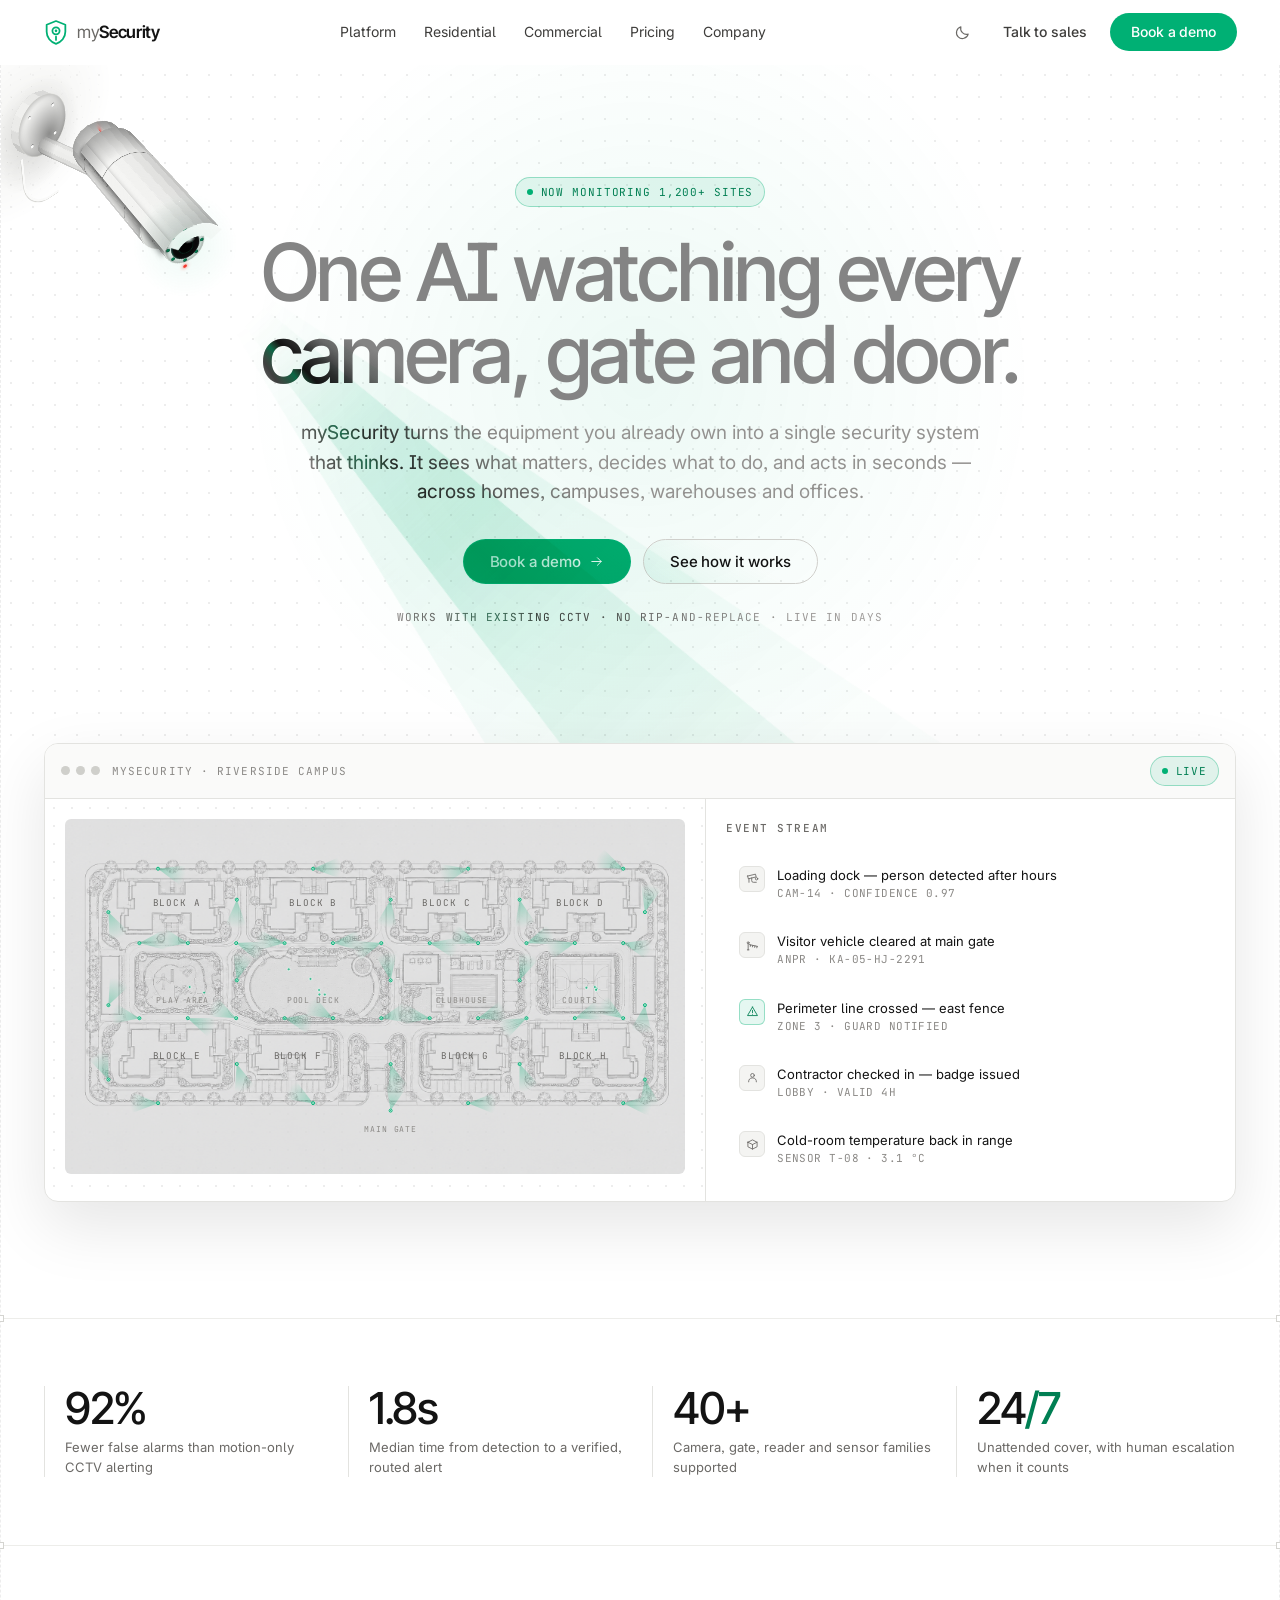
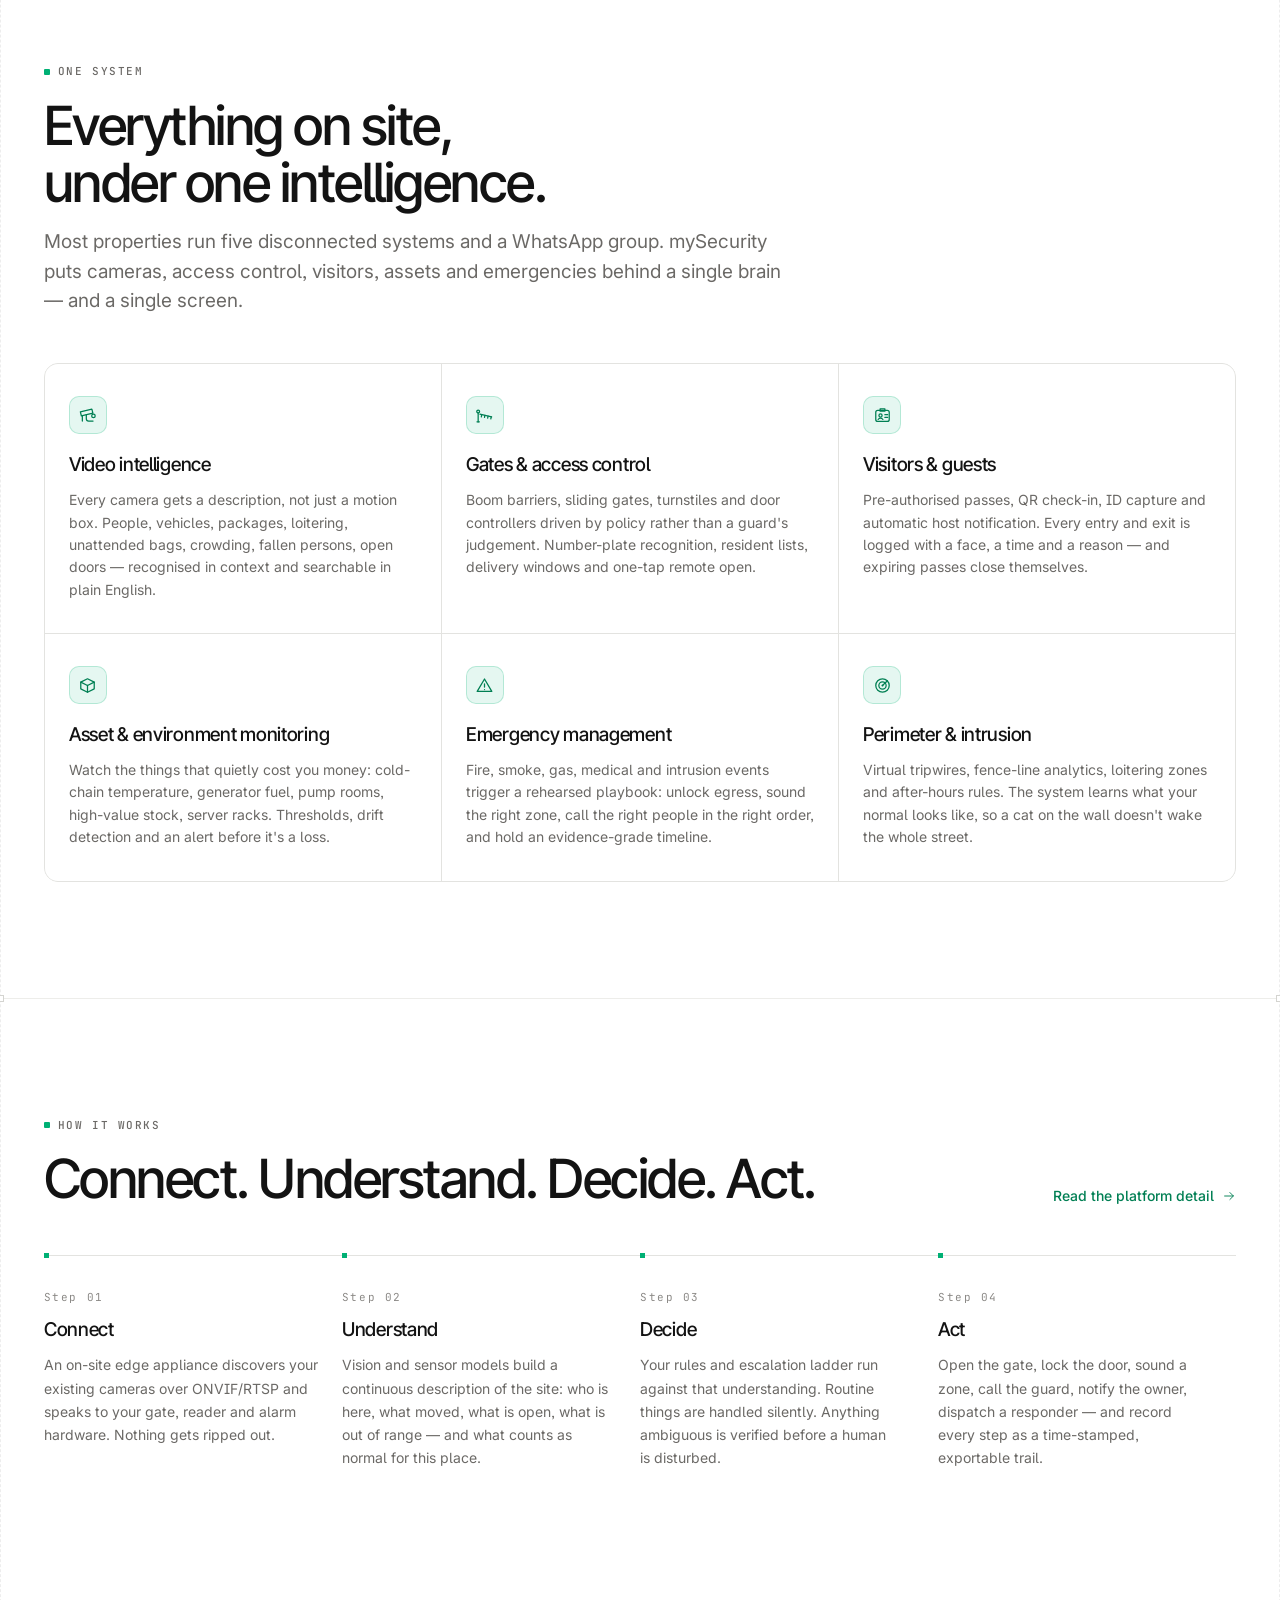
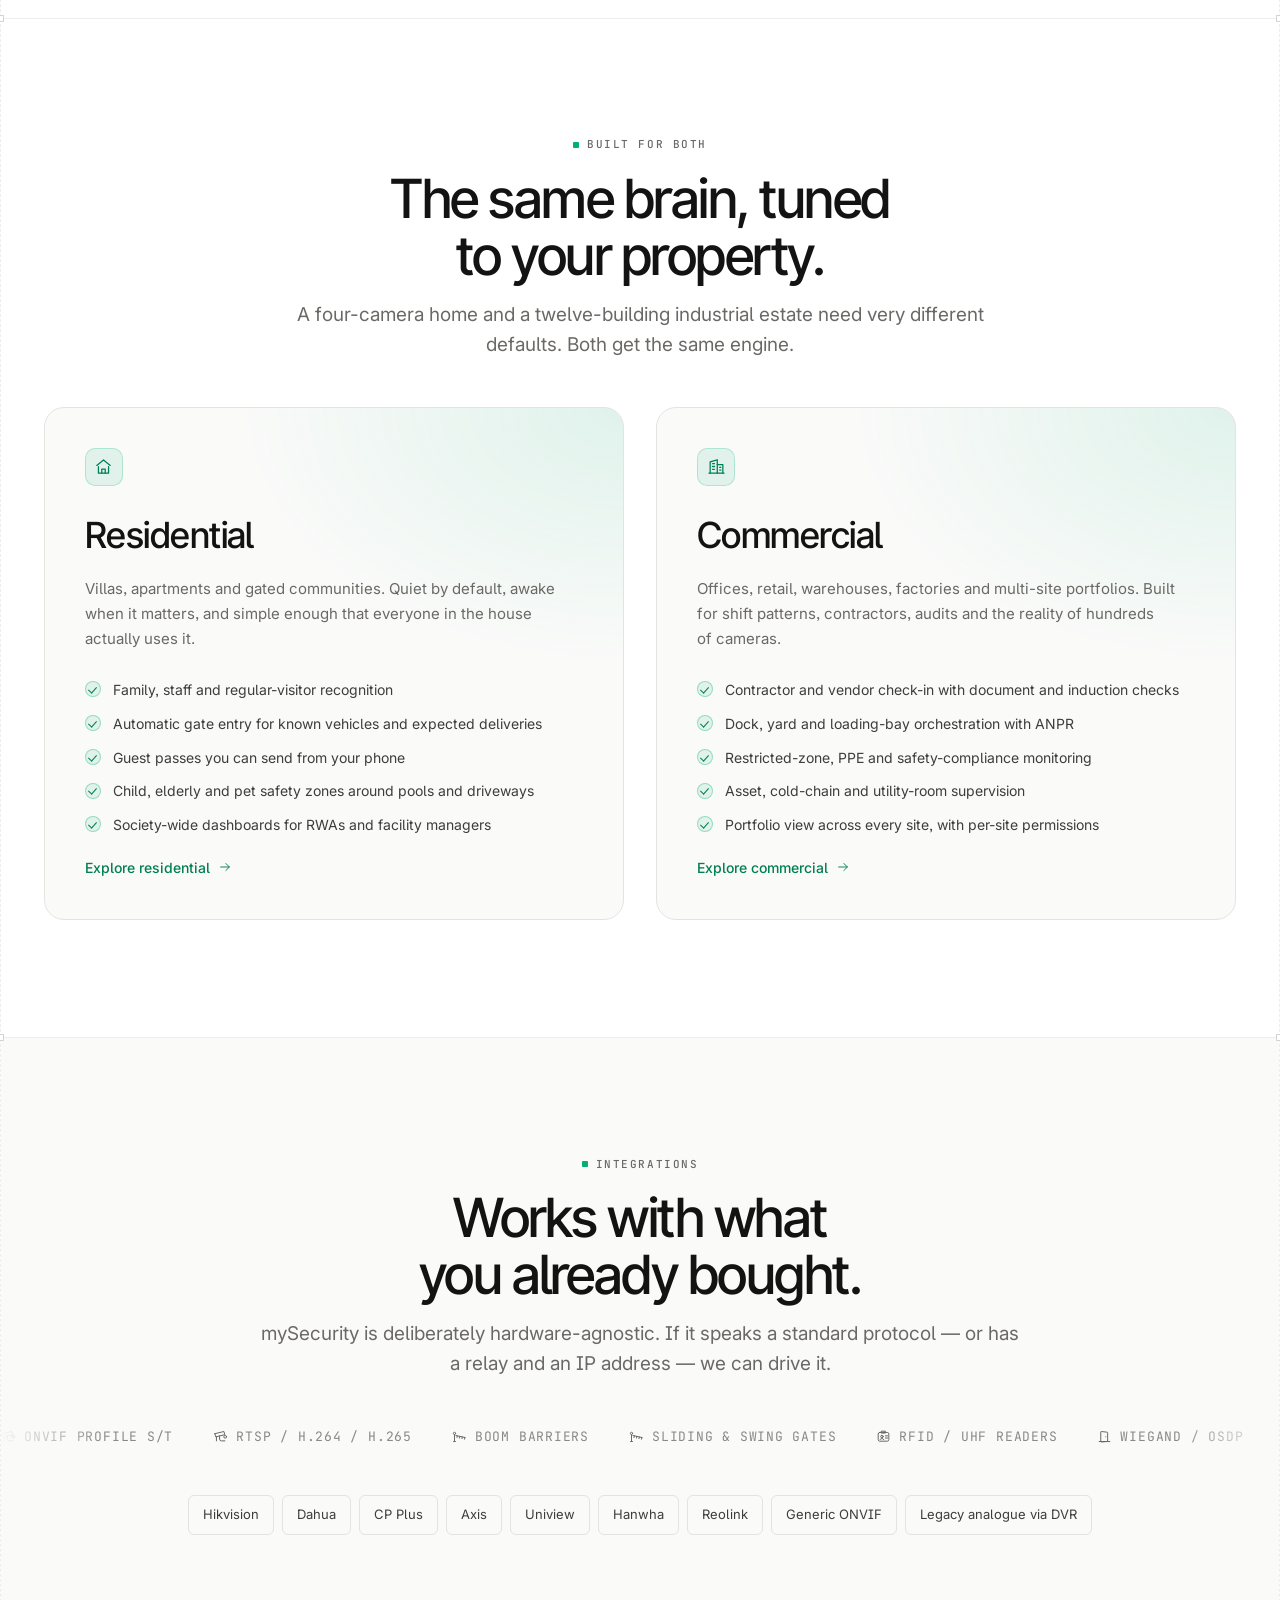
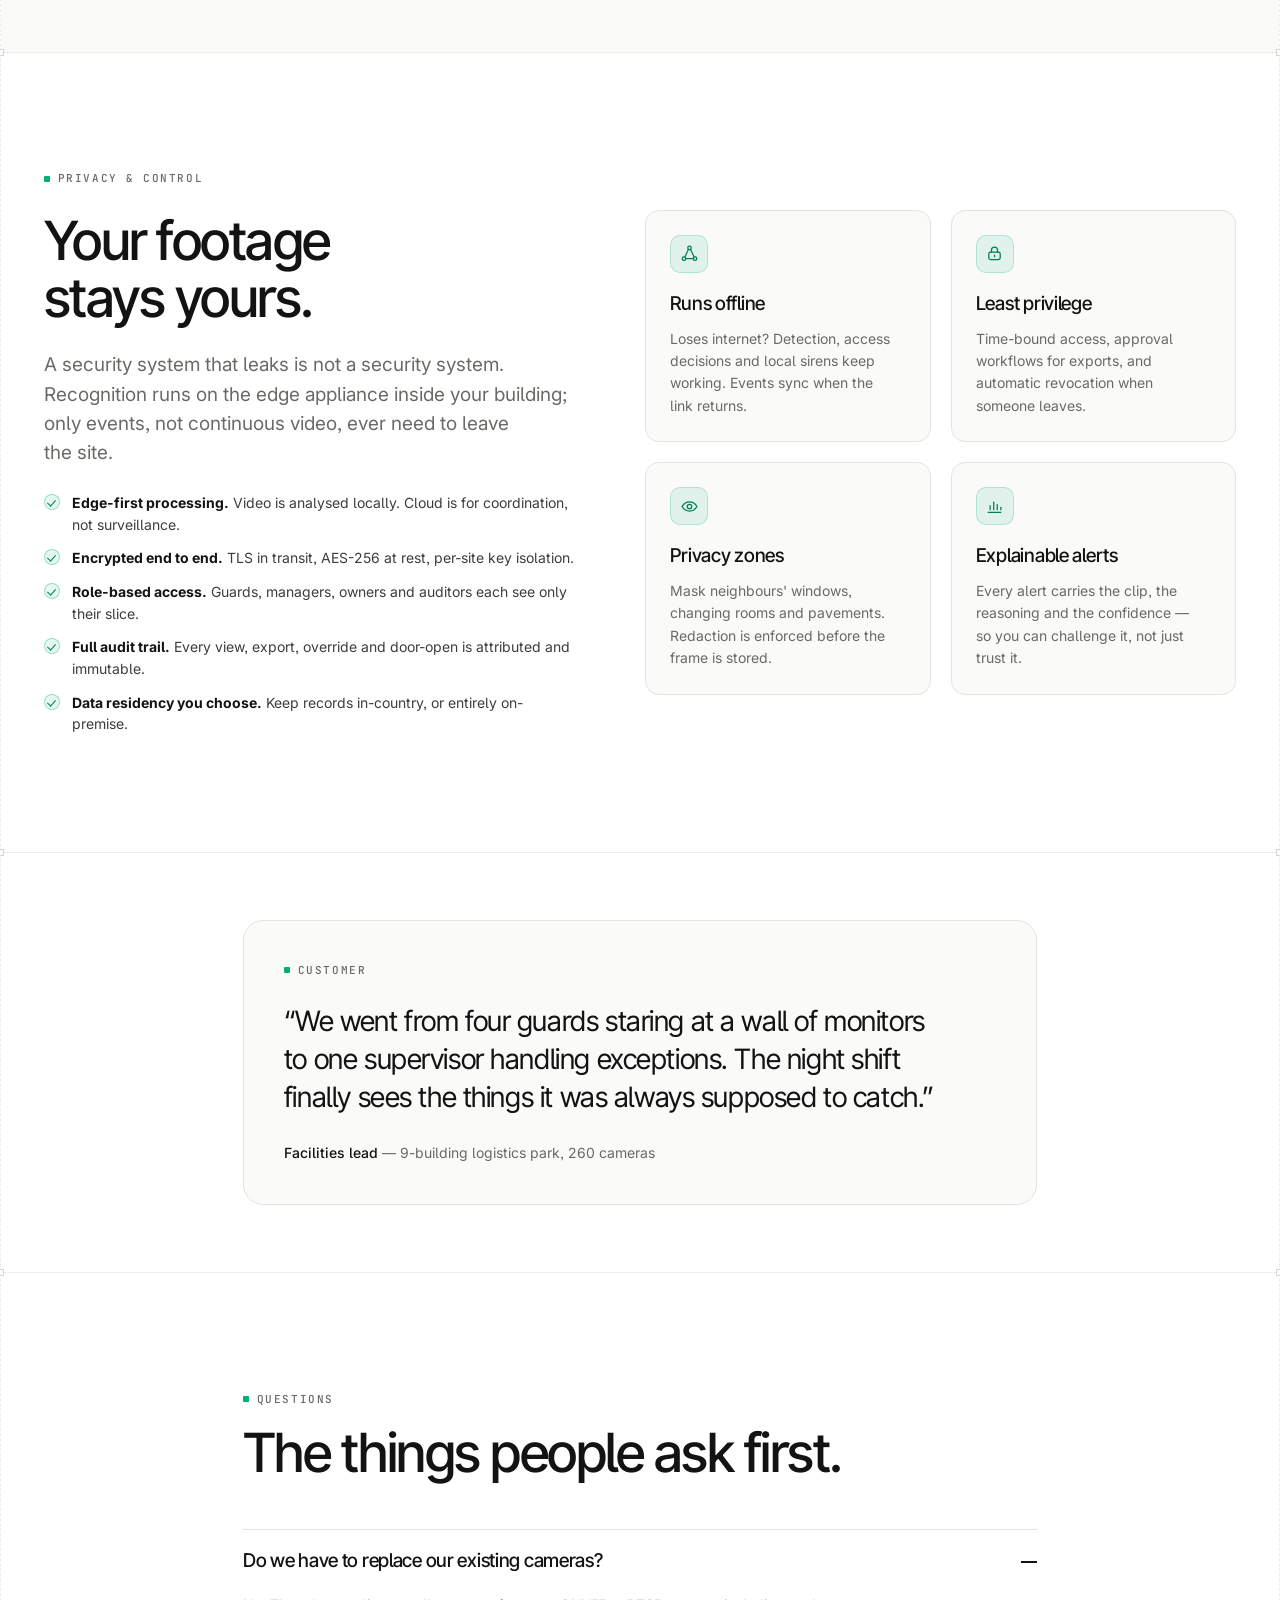
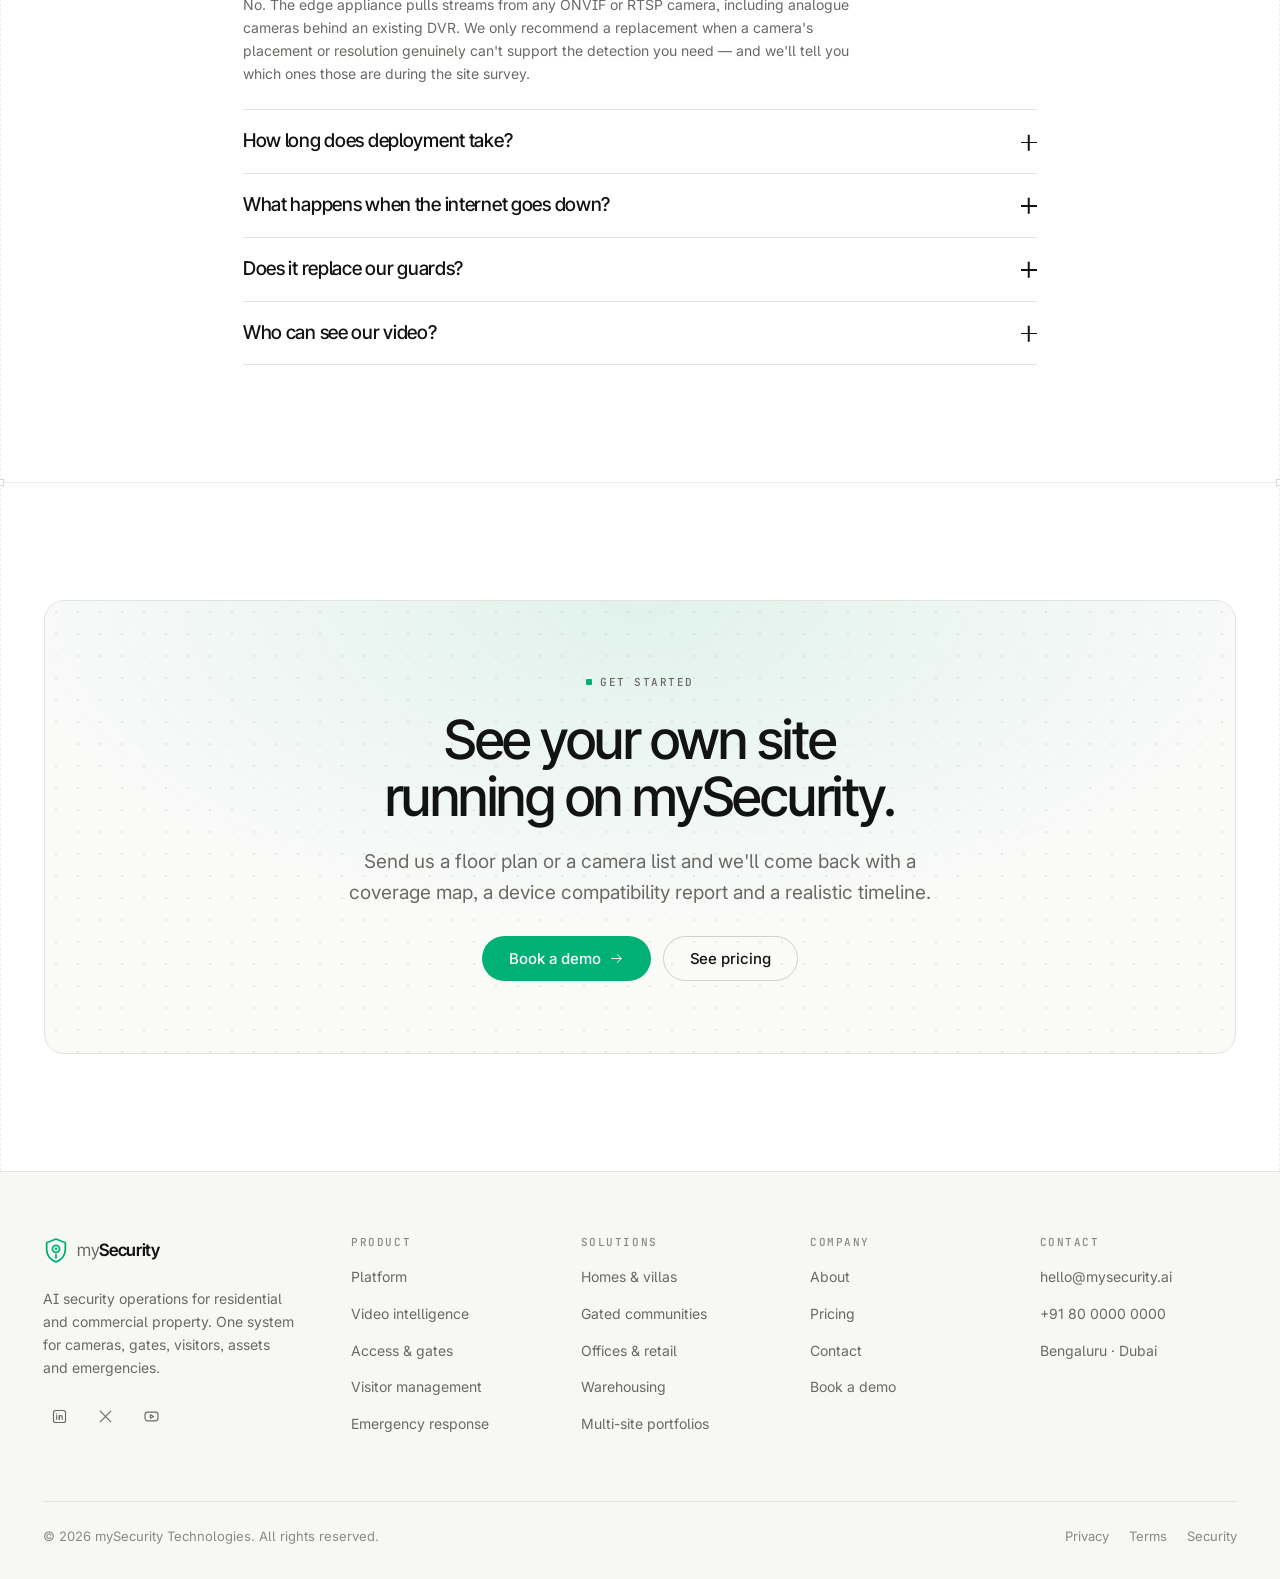
==== commit 2ef5b9a4: "Replace the console site plan with a live estate simulation The home page's second section now uses " ====
--- a/index.html
+++ b/index.html
@@ -24,11 +24,15 @@
 <link rel="stylesheet" href="assets/css/components.css">
 <!-- Hero camera. Loaded last so it can override components.css. -->
 <link rel="stylesheet" href="assets/css/lab.css">
+<!-- Live site plan in the console section. -->
+<link rel="stylesheet" href="assets/css/site-plan.css">
 
 <script src="assets/js/theme-init.js"></script>
 <script type="module" src="assets/js/main.js"></script>
 <!-- Drives the hero camera, its light cone and the pointer interaction. -->
 <script defer src="assets/js/hero-camera.js"></script>
+<!-- Raises incidents on the site plan and reports them to the event stream. -->
+<script defer src="assets/js/site-plan.js"></script>
 </head>
 
 <body>
@@ -324,61 +328,338 @@
         </div>
 
         <div class="console__body">
-          <div class="console__stage">
-            <!-- Site plan: a schematic of a monitored property -->
-            <svg class="siteplan" viewBox="0 0 320 210" role="img"
-                 aria-label="Schematic site plan showing camera coverage, gates and sensor nodes across a monitored property">
-              <!-- Ground / boundary -->
-              <rect class="sp-ground" x="10" y="10" width="300" height="190" rx="6"/>
-              <path class="sp-ground" d="M10 150h300"/>
-
-              <!-- Buildings -->
-              <path class="sp-structure" d="M46 62h84v58H46z"/>
-              <path class="sp-structure" d="M46 62v-14h50v14"/>
-              <path class="sp-structure" d="M186 46h96v74h-96z"/>
-              <path class="sp-structure" d="M186 78h96"/>
-              <path class="sp-structure" d="M218 46v32M250 46v32M218 78v42M250 78v42"/>
-
-              <!-- Driveway -->
-              <path class="sp-ground" d="M160 200v-50h60"/>
-
-              <!-- Camera cones -->
-              <path class="sp-cone" d="M40 56 4 92l30 30z"/>
-              <path class="sp-cone" d="M288 40l30 34-30 30z"/>
-              <path class="sp-cone" d="M160 196l-42-30h84z"/>
-
-              <!-- Perimeter beam -->
-              <path class="sp-beam" d="M10 172h300"/>
-
-              <!-- Nodes -->
-              <g>
-                <circle class="sp-ping" cx="40" cy="56" r="14"/>
-                <circle class="sp-node" cx="40" cy="56" r="4.5"/>
-                <circle class="sp-node-core" cx="40" cy="56" r="1.8"/>
-              </g>
-              <g>
-                <circle class="sp-ping sp-ping--b" cx="288" cy="40" r="14"/>
-                <circle class="sp-node" cx="288" cy="40" r="4.5"/>
-                <circle class="sp-node-core" cx="288" cy="40" r="1.8"/>
-              </g>
-              <g>
-                <circle class="sp-ping sp-ping--c" cx="160" cy="196" r="14"/>
-                <circle class="sp-node" cx="160" cy="196" r="4.5"/>
-                <circle class="sp-node-core" cx="160" cy="196" r="1.8"/>
-              </g>
-              <circle class="sp-node" cx="88" cy="120" r="3.5"/>
-              <circle class="sp-node" cx="234" cy="120" r="3.5"/>
-
-              <!-- Gate -->
-              <path class="sp-structure" d="M138 150h44"/>
-              <path class="sp-beam" d="M140 150l38-12"/>
-
-              <!-- Labels -->
-              <text class="sp-label" x="18" y="30">Perimeter</text>
-              <text class="sp-label" x="190" y="136">Warehouse</text>
-              <text class="sp-label" x="50" y="136">Office</text>
-              <text class="sp-label" x="188" y="166">Main gate</text>
-            </svg>
+          <div class="console__stage" data-siteplan>
+
+            <div class="siteplan-stage">
+              <img class="siteplan-stage__plan" src="assets/img/society-top.png"
+                   alt="" aria-hidden="true" width="1659" height="951" loading="lazy" decoding="async">
+
+              <svg class="siteplan-stage__overlay" viewBox="0 0 1000 573"
+                   role="img" aria-label="Live plan of a gated residential estate: cameras covering eight blocks and the shared amenities, with residents, visitors and vehicles tracked as they move through the property.">
+                <defs>
+                  <!-- Cone fill fades to nothing at the far edge, so coverage
+                       falls off rather than ending on a hard arc. Three variants
+                       because a gradient resolves currentColor against itself,
+                       not against whatever references it. -->
+                  <radialGradient id="sp-fade" cx="0" cy="0.5" r="1">
+                    <stop offset="0%"   stop-color="var(--accent)" stop-opacity="0.34"></stop>
+                    <stop offset="55%"  stop-color="var(--accent)" stop-opacity="0.15"></stop>
+                    <stop offset="100%" stop-color="var(--accent)" stop-opacity="0"></stop>
+                  </radialGradient>
+                  <radialGradient id="sp-fade-warn" cx="0" cy="0.5" r="1">
+                    <stop offset="0%"   stop-color="#E9B949" stop-opacity="0.52"></stop>
+                    <stop offset="55%"  stop-color="#E9B949" stop-opacity="0.24"></stop>
+                    <stop offset="100%" stop-color="#E9B949" stop-opacity="0"></stop>
+                  </radialGradient>
+                  <radialGradient id="sp-fade-crit" cx="0" cy="0.5" r="1">
+                    <stop offset="0%"   stop-color="#FF3B30" stop-opacity="0.58"></stop>
+                    <stop offset="55%"  stop-color="#FF3B30" stop-opacity="0.28"></stop>
+                    <stop offset="100%" stop-color="#FF3B30" stop-opacity="0"></stop>
+                  </radialGradient>
+                  <!-- Apex at 0,0 running +x. 46 units ~ a 20m lens here. -->
+                  <path id="sp-cone-shape" d="M0 0 L42.6 -17.2 A46 46 0 0 1 42.6 17.2 Z"></path>
+                </defs>
+
+                <!-- Cameras sit ON the roads and aim along them, so a subject
+                     stays in coverage as it travels instead of blinking out
+                     between islands. site-plan.js drives each aim. -->
+                <g data-cams>
+                  <g class="sp-cam" data-cam data-x="120" data-y="200" data-aim="0" transform="translate(120 200)">
+                    <g class="sp-cam__pan" transform="rotate(0)"><use class="sp-cone" href="#sp-cone-shape"></use></g>
+                    <circle class="sp-node" r="2.4"></circle>
+                    <circle class="sp-node-core" r="1"></circle>
+                    <text class="sp-cam__bang" y="-13">!</text>
+                  </g>
+                  <g class="sp-cam" data-cam data-x="198" data-y="200" data-aim="180" transform="translate(198 200)">
+                    <g class="sp-cam__pan" transform="rotate(180)"><use class="sp-cone" href="#sp-cone-shape"></use></g>
+                    <circle class="sp-node" r="2.4"></circle>
+                    <circle class="sp-node-core" r="1"></circle>
+                    <text class="sp-cam__bang" y="-13">!</text>
+                  </g>
+                  <g class="sp-cam" data-cam data-x="276" data-y="200" data-aim="0" transform="translate(276 200)">
+                    <g class="sp-cam__pan" transform="rotate(0)"><use class="sp-cone" href="#sp-cone-shape"></use></g>
+                    <circle class="sp-node" r="2.4"></circle>
+                    <circle class="sp-node-core" r="1"></circle>
+                    <text class="sp-cam__bang" y="-13">!</text>
+                  </g>
+                  <g class="sp-cam" data-cam data-x="354" data-y="200" data-aim="180" transform="translate(354 200)">
+                    <g class="sp-cam__pan" transform="rotate(180)"><use class="sp-cone" href="#sp-cone-shape"></use></g>
+                    <circle class="sp-node" r="2.4"></circle>
+                    <circle class="sp-node-core" r="1"></circle>
+                    <text class="sp-cam__bang" y="-13">!</text>
+                  </g>
+                  <g class="sp-cam" data-cam data-x="432" data-y="200" data-aim="0" transform="translate(432 200)">
+                    <g class="sp-cam__pan" transform="rotate(0)"><use class="sp-cone" href="#sp-cone-shape"></use></g>
+                    <circle class="sp-node" r="2.4"></circle>
+                    <circle class="sp-node-core" r="1"></circle>
+                    <text class="sp-cam__bang" y="-13">!</text>
+                  </g>
+                  <g class="sp-cam" data-cam data-x="510" data-y="200" data-aim="180" transform="translate(510 200)">
+                    <g class="sp-cam__pan" transform="rotate(180)"><use class="sp-cone" href="#sp-cone-shape"></use></g>
+                    <circle class="sp-node" r="2.4"></circle>
+                    <circle class="sp-node-core" r="1"></circle>
+                    <text class="sp-cam__bang" y="-13">!</text>
+                  </g>
+                  <g class="sp-cam" data-cam data-x="588" data-y="200" data-aim="0" transform="translate(588 200)">
+                    <g class="sp-cam__pan" transform="rotate(0)"><use class="sp-cone" href="#sp-cone-shape"></use></g>
+                    <circle class="sp-node" r="2.4"></circle>
+                    <circle class="sp-node-core" r="1"></circle>
+                    <text class="sp-cam__bang" y="-13">!</text>
+                  </g>
+                  <g class="sp-cam" data-cam data-x="666" data-y="200" data-aim="180" transform="translate(666 200)">
+                    <g class="sp-cam__pan" transform="rotate(180)"><use class="sp-cone" href="#sp-cone-shape"></use></g>
+                    <circle class="sp-node" r="2.4"></circle>
+                    <circle class="sp-node-core" r="1"></circle>
+                    <text class="sp-cam__bang" y="-13">!</text>
+                  </g>
+                  <g class="sp-cam" data-cam data-x="744" data-y="200" data-aim="0" transform="translate(744 200)">
+                    <g class="sp-cam__pan" transform="rotate(0)"><use class="sp-cone" href="#sp-cone-shape"></use></g>
+                    <circle class="sp-node" r="2.4"></circle>
+                    <circle class="sp-node-core" r="1"></circle>
+                    <text class="sp-cam__bang" y="-13">!</text>
+                  </g>
+                  <g class="sp-cam" data-cam data-x="822" data-y="200" data-aim="180" transform="translate(822 200)">
+                    <g class="sp-cam__pan" transform="rotate(180)"><use class="sp-cone" href="#sp-cone-shape"></use></g>
+                    <circle class="sp-node" r="2.4"></circle>
+                    <circle class="sp-node-core" r="1"></circle>
+                    <text class="sp-cam__bang" y="-13">!</text>
+                  </g>
+                  <g class="sp-cam" data-cam data-x="900" data-y="200" data-aim="0" transform="translate(900 200)">
+                    <g class="sp-cam__pan" transform="rotate(0)"><use class="sp-cone" href="#sp-cone-shape"></use></g>
+                    <circle class="sp-node" r="2.4"></circle>
+                    <circle class="sp-node-core" r="1"></circle>
+                    <text class="sp-cam__bang" y="-13">!</text>
+                  </g>
+                  <g class="sp-cam" data-cam data-x="120" data-y="321" data-aim="180" transform="translate(120 321)">
+                    <g class="sp-cam__pan" transform="rotate(180)"><use class="sp-cone" href="#sp-cone-shape"></use></g>
+                    <circle class="sp-node" r="2.4"></circle>
+                    <circle class="sp-node-core" r="1"></circle>
+                    <text class="sp-cam__bang" y="-13">!</text>
+                  </g>
+                  <g class="sp-cam" data-cam data-x="198" data-y="321" data-aim="0" transform="translate(198 321)">
+                    <g class="sp-cam__pan" transform="rotate(0)"><use class="sp-cone" href="#sp-cone-shape"></use></g>
+                    <circle class="sp-node" r="2.4"></circle>
+                    <circle class="sp-node-core" r="1"></circle>
+                    <text class="sp-cam__bang" y="-13">!</text>
+                  </g>
+                  <g class="sp-cam" data-cam data-x="276" data-y="321" data-aim="180" transform="translate(276 321)">
+                    <g class="sp-cam__pan" transform="rotate(180)"><use class="sp-cone" href="#sp-cone-shape"></use></g>
+                    <circle class="sp-node" r="2.4"></circle>
+                    <circle class="sp-node-core" r="1"></circle>
+                    <text class="sp-cam__bang" y="-13">!</text>
+                  </g>
+                  <g class="sp-cam" data-cam data-x="354" data-y="321" data-aim="0" transform="translate(354 321)">
+                    <g class="sp-cam__pan" transform="rotate(0)"><use class="sp-cone" href="#sp-cone-shape"></use></g>
+                    <circle class="sp-node" r="2.4"></circle>
+                    <circle class="sp-node-core" r="1"></circle>
+                    <text class="sp-cam__bang" y="-13">!</text>
+                  </g>
+                  <g class="sp-cam" data-cam data-x="432" data-y="321" data-aim="180" transform="translate(432 321)">
+                    <g class="sp-cam__pan" transform="rotate(180)"><use class="sp-cone" href="#sp-cone-shape"></use></g>
+                    <circle class="sp-node" r="2.4"></circle>
+                    <circle class="sp-node-core" r="1"></circle>
+                    <text class="sp-cam__bang" y="-13">!</text>
+                  </g>
+                  <g class="sp-cam" data-cam data-x="510" data-y="321" data-aim="0" transform="translate(510 321)">
+                    <g class="sp-cam__pan" transform="rotate(0)"><use class="sp-cone" href="#sp-cone-shape"></use></g>
+                    <circle class="sp-node" r="2.4"></circle>
+                    <circle class="sp-node-core" r="1"></circle>
+                    <text class="sp-cam__bang" y="-13">!</text>
+                  </g>
+                  <g class="sp-cam" data-cam data-x="588" data-y="321" data-aim="180" transform="translate(588 321)">
+                    <g class="sp-cam__pan" transform="rotate(180)"><use class="sp-cone" href="#sp-cone-shape"></use></g>
+                    <circle class="sp-node" r="2.4"></circle>
+                    <circle class="sp-node-core" r="1"></circle>
+                    <text class="sp-cam__bang" y="-13">!</text>
+                  </g>
+                  <g class="sp-cam" data-cam data-x="666" data-y="321" data-aim="0" transform="translate(666 321)">
+                    <g class="sp-cam__pan" transform="rotate(0)"><use class="sp-cone" href="#sp-cone-shape"></use></g>
+                    <circle class="sp-node" r="2.4"></circle>
+                    <circle class="sp-node-core" r="1"></circle>
+                    <text class="sp-cam__bang" y="-13">!</text>
+                  </g>
+                  <g class="sp-cam" data-cam data-x="744" data-y="321" data-aim="180" transform="translate(744 321)">
+                    <g class="sp-cam__pan" transform="rotate(180)"><use class="sp-cone" href="#sp-cone-shape"></use></g>
+                    <circle class="sp-node" r="2.4"></circle>
+                    <circle class="sp-node-core" r="1"></circle>
+                    <text class="sp-cam__bang" y="-13">!</text>
+                  </g>
+                  <g class="sp-cam" data-cam data-x="822" data-y="321" data-aim="0" transform="translate(822 321)">
+                    <g class="sp-cam__pan" transform="rotate(0)"><use class="sp-cone" href="#sp-cone-shape"></use></g>
+                    <circle class="sp-node" r="2.4"></circle>
+                    <circle class="sp-node-core" r="1"></circle>
+                    <text class="sp-cam__bang" y="-13">!</text>
+                  </g>
+                  <g class="sp-cam" data-cam data-x="900" data-y="321" data-aim="180" transform="translate(900 321)">
+                    <g class="sp-cam__pan" transform="rotate(180)"><use class="sp-cone" href="#sp-cone-shape"></use></g>
+                    <circle class="sp-node" r="2.4"></circle>
+                    <circle class="sp-node-core" r="1"></circle>
+                    <text class="sp-cam__bang" y="-13">!</text>
+                  </g>
+                  <g class="sp-cam" data-cam data-x="277" data-y="130" data-aim="90" transform="translate(277 130)">
+                    <g class="sp-cam__pan" transform="rotate(90)"><use class="sp-cone" href="#sp-cone-shape"></use></g>
+                    <circle class="sp-node" r="2.4"></circle>
+                    <circle class="sp-node-core" r="1"></circle>
+                    <text class="sp-cam__bang" y="-13">!</text>
+                  </g>
+                  <g class="sp-cam" data-cam data-x="277" data-y="260" data-aim="-90" transform="translate(277 260)">
+                    <g class="sp-cam__pan" transform="rotate(-90)"><use class="sp-cone" href="#sp-cone-shape"></use></g>
+                    <circle class="sp-node" r="2.4"></circle>
+                    <circle class="sp-node-core" r="1"></circle>
+                    <text class="sp-cam__bang" y="-13">!</text>
+                  </g>
+                  <g class="sp-cam" data-cam data-x="277" data-y="395" data-aim="90" transform="translate(277 395)">
+                    <g class="sp-cam__pan" transform="rotate(90)"><use class="sp-cone" href="#sp-cone-shape"></use></g>
+                    <circle class="sp-node" r="2.4"></circle>
+                    <circle class="sp-node-core" r="1"></circle>
+                    <text class="sp-cam__bang" y="-13">!</text>
+                  </g>
+                  <g class="sp-cam" data-cam data-x="525" data-y="130" data-aim="90" transform="translate(525 130)">
+                    <g class="sp-cam__pan" transform="rotate(90)"><use class="sp-cone" href="#sp-cone-shape"></use></g>
+                    <circle class="sp-node" r="2.4"></circle>
+                    <circle class="sp-node-core" r="1"></circle>
+                    <text class="sp-cam__bang" y="-13">!</text>
+                  </g>
+                  <g class="sp-cam" data-cam data-x="525" data-y="260" data-aim="-90" transform="translate(525 260)">
+                    <g class="sp-cam__pan" transform="rotate(-90)"><use class="sp-cone" href="#sp-cone-shape"></use></g>
+                    <circle class="sp-node" r="2.4"></circle>
+                    <circle class="sp-node-core" r="1"></circle>
+                    <text class="sp-cam__bang" y="-13">!</text>
+                  </g>
+                  <g class="sp-cam" data-cam data-x="525" data-y="395" data-aim="90" transform="translate(525 395)">
+                    <g class="sp-cam__pan" transform="rotate(90)"><use class="sp-cone" href="#sp-cone-shape"></use></g>
+                    <circle class="sp-node" r="2.4"></circle>
+                    <circle class="sp-node-core" r="1"></circle>
+                    <text class="sp-cam__bang" y="-13">!</text>
+                  </g>
+                  <g class="sp-cam" data-cam data-x="733" data-y="130" data-aim="90" transform="translate(733 130)">
+                    <g class="sp-cam__pan" transform="rotate(90)"><use class="sp-cone" href="#sp-cone-shape"></use></g>
+                    <circle class="sp-node" r="2.4"></circle>
+                    <circle class="sp-node-core" r="1"></circle>
+                    <text class="sp-cam__bang" y="-13">!</text>
+                  </g>
+                  <g class="sp-cam" data-cam data-x="733" data-y="260" data-aim="-90" transform="translate(733 260)">
+                    <g class="sp-cam__pan" transform="rotate(-90)"><use class="sp-cone" href="#sp-cone-shape"></use></g>
+                    <circle class="sp-node" r="2.4"></circle>
+                    <circle class="sp-node-core" r="1"></circle>
+                    <text class="sp-cam__bang" y="-13">!</text>
+                  </g>
+                  <g class="sp-cam" data-cam data-x="733" data-y="395" data-aim="90" transform="translate(733 395)">
+                    <g class="sp-cam__pan" transform="rotate(90)"><use class="sp-cone" href="#sp-cone-shape"></use></g>
+                    <circle class="sp-node" r="2.4"></circle>
+                    <circle class="sp-node-core" r="1"></circle>
+                    <text class="sp-cam__bang" y="-13">!</text>
+                  </g>
+                  <g class="sp-cam" data-cam data-x="150" data-y="80" data-aim="0" transform="translate(150 80)">
+                    <g class="sp-cam__pan" transform="rotate(0)"><use class="sp-cone" href="#sp-cone-shape"></use></g>
+                    <circle class="sp-node" r="2.4"></circle>
+                    <circle class="sp-node-core" r="1"></circle>
+                    <text class="sp-cam__bang" y="-13">!</text>
+                  </g>
+                  <g class="sp-cam" data-cam data-x="150" data-y="458" data-aim="180" transform="translate(150 458)">
+                    <g class="sp-cam__pan" transform="rotate(180)"><use class="sp-cone" href="#sp-cone-shape"></use></g>
+                    <circle class="sp-node" r="2.4"></circle>
+                    <circle class="sp-node-core" r="1"></circle>
+                    <text class="sp-cam__bang" y="-13">!</text>
+                  </g>
+                  <g class="sp-cam" data-cam data-x="400" data-y="80" data-aim="0" transform="translate(400 80)">
+                    <g class="sp-cam__pan" transform="rotate(0)"><use class="sp-cone" href="#sp-cone-shape"></use></g>
+                    <circle class="sp-node" r="2.4"></circle>
+                    <circle class="sp-node-core" r="1"></circle>
+                    <text class="sp-cam__bang" y="-13">!</text>
+                  </g>
+                  <g class="sp-cam" data-cam data-x="400" data-y="458" data-aim="180" transform="translate(400 458)">
+                    <g class="sp-cam__pan" transform="rotate(180)"><use class="sp-cone" href="#sp-cone-shape"></use></g>
+                    <circle class="sp-node" r="2.4"></circle>
+                    <circle class="sp-node-core" r="1"></circle>
+                    <text class="sp-cam__bang" y="-13">!</text>
+                  </g>
+                  <g class="sp-cam" data-cam data-x="650" data-y="80" data-aim="180" transform="translate(650 80)">
+                    <g class="sp-cam__pan" transform="rotate(180)"><use class="sp-cone" href="#sp-cone-shape"></use></g>
+                    <circle class="sp-node" r="2.4"></circle>
+                    <circle class="sp-node-core" r="1"></circle>
+                    <text class="sp-cam__bang" y="-13">!</text>
+                  </g>
+                  <g class="sp-cam" data-cam data-x="650" data-y="458" data-aim="0" transform="translate(650 458)">
+                    <g class="sp-cam__pan" transform="rotate(0)"><use class="sp-cone" href="#sp-cone-shape"></use></g>
+                    <circle class="sp-node" r="2.4"></circle>
+                    <circle class="sp-node-core" r="1"></circle>
+                    <text class="sp-cam__bang" y="-13">!</text>
+                  </g>
+                  <g class="sp-cam" data-cam data-x="900" data-y="80" data-aim="180" transform="translate(900 80)">
+                    <g class="sp-cam__pan" transform="rotate(180)"><use class="sp-cone" href="#sp-cone-shape"></use></g>
+                    <circle class="sp-node" r="2.4"></circle>
+                    <circle class="sp-node-core" r="1"></circle>
+                    <text class="sp-cam__bang" y="-13">!</text>
+                  </g>
+                  <g class="sp-cam" data-cam data-x="900" data-y="458" data-aim="0" transform="translate(900 458)">
+                    <g class="sp-cam__pan" transform="rotate(0)"><use class="sp-cone" href="#sp-cone-shape"></use></g>
+                    <circle class="sp-node" r="2.4"></circle>
+                    <circle class="sp-node-core" r="1"></circle>
+                    <text class="sp-cam__bang" y="-13">!</text>
+                  </g>
+                  <g class="sp-cam" data-cam data-x="70" data-y="150" data-aim="90" transform="translate(70 150)">
+                    <g class="sp-cam__pan" transform="rotate(90)"><use class="sp-cone" href="#sp-cone-shape"></use></g>
+                    <circle class="sp-node" r="2.4"></circle>
+                    <circle class="sp-node-core" r="1"></circle>
+                    <text class="sp-cam__bang" y="-13">!</text>
+                  </g>
+                  <g class="sp-cam" data-cam data-x="935" data-y="150" data-aim="-90" transform="translate(935 150)">
+                    <g class="sp-cam__pan" transform="rotate(-90)"><use class="sp-cone" href="#sp-cone-shape"></use></g>
+                    <circle class="sp-node" r="2.4"></circle>
+                    <circle class="sp-node-core" r="1"></circle>
+                    <text class="sp-cam__bang" y="-13">!</text>
+                  </g>
+                  <g class="sp-cam" data-cam data-x="70" data-y="300" data-aim="-90" transform="translate(70 300)">
+                    <g class="sp-cam__pan" transform="rotate(-90)"><use class="sp-cone" href="#sp-cone-shape"></use></g>
+                    <circle class="sp-node" r="2.4"></circle>
+                    <circle class="sp-node-core" r="1"></circle>
+                    <text class="sp-cam__bang" y="-13">!</text>
+                  </g>
+                  <g class="sp-cam" data-cam data-x="935" data-y="300" data-aim="90" transform="translate(935 300)">
+                    <g class="sp-cam__pan" transform="rotate(90)"><use class="sp-cone" href="#sp-cone-shape"></use></g>
+                    <circle class="sp-node" r="2.4"></circle>
+                    <circle class="sp-node-core" r="1"></circle>
+                    <text class="sp-cam__bang" y="-13">!</text>
+                  </g>
+                  <g class="sp-cam" data-cam data-x="70" data-y="420" data-aim="-90" transform="translate(70 420)">
+                    <g class="sp-cam__pan" transform="rotate(-90)"><use class="sp-cone" href="#sp-cone-shape"></use></g>
+                    <circle class="sp-node" r="2.4"></circle>
+                    <circle class="sp-node-core" r="1"></circle>
+                    <text class="sp-cam__bang" y="-13">!</text>
+                  </g>
+                  <g class="sp-cam" data-cam data-x="935" data-y="420" data-aim="90" transform="translate(935 420)">
+                    <g class="sp-cam__pan" transform="rotate(90)"><use class="sp-cone" href="#sp-cone-shape"></use></g>
+                    <circle class="sp-node" r="2.4"></circle>
+                    <circle class="sp-node-core" r="1"></circle>
+                    <text class="sp-cam__bang" y="-13">!</text>
+                  </g>
+                  <g class="sp-cam" data-cam data-x="525" data-y="470" data-aim="-90" transform="translate(525 470)">
+                    <g class="sp-cam__pan" transform="rotate(-90)"><use class="sp-cone" href="#sp-cone-shape"></use></g>
+                    <circle class="sp-node" r="2.4"></circle>
+                    <circle class="sp-node-core" r="1"></circle>
+                    <text class="sp-cam__bang" y="-13">!</text>
+                  </g>
+                </g>
+
+                <!-- ---- labels ---- -->
+                <text class="sp-label" x="180" y="140">Block A</text>
+                <text class="sp-label" x="400" y="140">Block B</text>
+                <text class="sp-label" x="615" y="140">Block C</text>
+                <text class="sp-label" x="830" y="140">Block D</text>
+                <text class="sp-label" x="180" y="387">Block E</text>
+                <text class="sp-label" x="375" y="387">Block F</text>
+                <text class="sp-label" x="645" y="387">Block G</text>
+                <text class="sp-label" x="835" y="387">Block H</text>
+                <text class="sp-label sp-label--amenity" x="190" y="296">Play area</text>
+                <text class="sp-label sp-label--amenity" x="400" y="296">Pool deck</text>
+                <text class="sp-label sp-label--amenity" x="640" y="296">Clubhouse</text>
+                <text class="sp-label sp-label--amenity" x="830" y="296">Courts</text>
+                <text class="sp-label sp-label--amenity" x="525" y="505">Main gate</text>
+
+                <g data-units></g>
+              </svg>
+            </div>
           </div>
 
           <div class="console__side">
@@ -437,7 +718,7 @@
           <h3>Video intelligence</h3>
           <p>
             Every camera gets a description, not just a motion box. People,
-            vehicles, packages, loitering, tailgating, crowding, fallen persons,
+            vehicles, packages, loitering, unattended bags, crowding, fallen persons,
             open doors — recognised in context and searchable in plain English.
           </p>
         </article>
--- a/assets/css/site-plan.css
+++ b/assets/css/site-plan.css
@@ -0,0 +1,272 @@
+/* ==========================================================================
+   mySecurity — Site plan
+   The live-site overlay in the home page console: block labels, camera
+   coverage arcs, and tracked subjects moving through the property.
+
+   HOW IT IS BUILT
+   The base is a top-down plan image. Everything on top of it is one inline
+   SVG sharing the image's aspect ratio, so a single viewBox gives every
+   overlay element a coordinate system that scales with the plan and needs no
+   per-breakpoint arithmetic. Positions below are in those viewBox units
+   (1000 x 573), not pixels.
+
+   WHAT LIVES WHERE
+   The camera sweeps are CSS keyframes — they are the same loop on every
+   camera, so there is nothing to compute. Everything that moves through the
+   estate is placed by site-plan.js, because subjects spawn and despawn and
+   their number is not known at author time. This file styles them; it does
+   not position them.
+   ========================================================================== */
+
+.siteplan-stage {
+  position: relative;
+  width: 100%;
+  aspect-ratio: 1659 / 951;      /* matches society-top.png */
+  overflow: hidden;
+  border-radius: var(--r-sm);
+}
+
+.siteplan-stage__plan {
+  position: absolute;
+  inset: 0;
+  width: 100%;
+  height: 100%;
+  object-fit: cover;
+  /* The plan is drawn in near-white on near-black. Knocking it back stops it
+     competing with the overlay, which is the part carrying the meaning. */
+  opacity: 0.5;
+  filter: contrast(1.1);
+}
+
+[data-theme="light"] .siteplan-stage__plan {
+  opacity: 0.85;
+  filter: invert(1) contrast(0.9);
+}
+
+.siteplan-stage__overlay {
+  position: absolute;
+  inset: 0;
+  width: 100%;
+  height: 100%;
+}
+
+/* --------------------------------------------------------------------------
+   Block labels
+   -------------------------------------------------------------------------- */
+
+.sp-label {
+  font-family: var(--font-mono);
+  font-size: 15px;
+  letter-spacing: 1.4px;
+  fill: var(--muted);
+  text-transform: uppercase;
+  text-anchor: middle;
+}
+
+.sp-label--amenity { fill: var(--faint); font-size: 13px; }
+
+/* --------------------------------------------------------------------------
+   Cameras
+   site-plan.js writes the rotation on .sp-cam__pan every frame, because it
+   needs to know where each camera points in order to decide what is visible.
+   The keyframe below is only the no-JS fallback; .js-plan switches it off.
+   -------------------------------------------------------------------------- */
+
+.sp-node { fill: var(--bg); stroke: var(--accent); stroke-width: 1.6; }
+.sp-node-core { fill: var(--accent); }
+
+.sp-cone {
+  /* Fades to nothing at the far edge, so coverage falls off instead of
+     ending on a hard arc. */
+  fill: url(#sp-fade);
+}
+
+.sp-cam__pan { animation: sp-sweep 9s ease-in-out infinite alternate; }
+.js-plan .sp-cam__pan { animation: none; }
+
+@keyframes sp-sweep {
+  from { transform: rotate(-22deg); }
+  to   { transform: rotate(22deg); }
+}
+
+/* A camera that has something in frame. Amber is "worth a look", red is
+   "acting on it" — the same split the event stream uses. */
+.sp-cam.is-suspicious .sp-cone { fill: url(#sp-fade-warn); }
+.sp-cam.is-critical   .sp-cone { fill: url(#sp-fade-crit); }
+.sp-cam.is-suspicious .sp-node { stroke: #E9B949; }
+.sp-cam.is-critical   .sp-node { stroke: #FF3B30; }
+.sp-cam.is-suspicious .sp-node-core { fill: #E9B949; }
+.sp-cam.is-critical   .sp-node-core { fill: #FF3B30; }
+
+/* The alert over the camera that spotted it. Same overshoot-and-settle as the
+   hero: a linear fade reads as a tooltip, a snap reads as alarm. */
+.sp-cam__bang {
+  font-family: var(--font-display);
+  font-size: 22px;
+  font-weight: 700;
+  text-anchor: middle;
+  fill: #E9B949;
+  opacity: 0;
+  transform-box: fill-box;
+  transform-origin: center bottom;
+}
+
+.sp-cam.is-critical .sp-cam__bang { fill: #FF3B30; }
+
+.sp-cam.is-suspicious .sp-cam__bang,
+.sp-cam.is-critical .sp-cam__bang {
+  animation: sp-bang 460ms var(--ease-out) forwards;
+}
+
+@keyframes sp-bang {
+  0%   { opacity: 0; transform: scale(0.4) translateY(6px); }
+  55%  { opacity: 1; transform: scale(1.3) translateY(0); }
+  100% { opacity: 1; transform: scale(1); }
+}
+
+/* --------------------------------------------------------------------------
+   Subjects
+   Each is a <g> that site-plan.js translates each frame. The dot, its lock-on
+   box and its label all live inside, so the annotation follows for free.
+   -------------------------------------------------------------------------- */
+
+.sp-unit__dot { fill: var(--accent); stroke: var(--bg); stroke-width: 1.2; }
+.sp-unit--ambient .sp-unit__dot { r: 2.4; opacity: 0.7; }
+
+/* Generous invisible hit area — a 3px dot is not hoverable. */
+.sp-unit__hit { fill: transparent; pointer-events: auto; }
+
+/* Routine subjects are just dots. Annotating every one of them in a busy
+   estate is noise, and a real console doesn't do it either — you get the box
+   when you ask for it by pointing at it, or when the system needs you to look. */
+.sp-unit__box,
+.sp-unit__tagbg,
+.sp-unit__tag {
+  opacity: 0;
+  transition: opacity 160ms var(--ease);
+}
+
+.sp-unit:hover .sp-unit__box,
+.sp-unit.is-flagged .sp-unit__box   { opacity: 0.8; }
+.sp-unit:hover .sp-unit__tagbg,
+.sp-unit.is-flagged .sp-unit__tagbg { opacity: 0.92; }
+.sp-unit:hover .sp-unit__tag,
+.sp-unit.is-flagged .sp-unit__tag   { opacity: 1; }
+
+.sp-unit__box { fill: none; stroke: var(--accent); stroke-width: 1.2; }
+.sp-unit__tagbg { fill: var(--accent); }
+
+.sp-unit__tag {
+  font-family: var(--font-mono);
+  font-size: 8px;
+  letter-spacing: 0.4px;
+  fill: #06130E;
+  text-transform: uppercase;
+}
+
+/* Outside every camera's coverage there is nothing to draw: the console can
+   only show what something is actually watching. */
+.sp-unit {
+  opacity: 1;
+  transition: opacity 260ms var(--ease);
+}
+
+.sp-unit.is-unseen { opacity: 0; }
+
+/* ---- flagged ------------------------------------------------------------ */
+
+.sp-unit.is-suspicious { --flag: #E9B949; }
+.sp-unit.is-critical   { --flag: #FF3B30; }
+
+.sp-unit.is-flagged .sp-unit__dot   { fill: var(--flag); }
+.sp-unit.is-flagged .sp-unit__tagbg { fill: var(--flag); }
+.sp-unit.is-flagged .sp-unit__box   { stroke: var(--flag); animation: sp-flag 1.1s steps(1, end) infinite; }
+.sp-unit.is-critical .sp-unit__box  { stroke-width: 1.8; animation-duration: 0.6s; }
+.sp-unit.is-flagged .sp-unit__ping  { stroke: var(--flag); }
+
+@keyframes sp-flag {
+  0%, 60%  { opacity: 1; }
+  61%,100% { opacity: 0.3; }
+}
+
+.sp-unit__ping {
+  fill: none;
+  stroke: var(--flag, #E9B949);
+  stroke-width: 1.6;
+  opacity: 0;
+  transform-box: fill-box;
+  transform-origin: center;
+}
+
+.sp-unit.is-flagged .sp-unit__ping { animation: sp-ping 1.6s var(--ease-out) infinite; }
+
+@keyframes sp-ping {
+  0%   { opacity: 0.75; transform: scale(0.3); }
+  70%  { opacity: 0;    transform: scale(2.2); }
+  100% { opacity: 0;    transform: scale(2.2); }
+}
+
+/* --------------------------------------------------------------------------
+   Idle + reduced motion
+   -------------------------------------------------------------------------- */
+
+[data-siteplan].is-idle .sp-cam__pan,
+[data-siteplan].is-idle .sp-unit__box,
+[data-siteplan].is-idle .sp-unit__ping,
+[data-siteplan].is-idle .sp-cam__bang {
+  animation-play-state: paused;
+}
+
+@media (prefers-reduced-motion: reduce) {
+  .sp-cam__pan,
+  .sp-unit__box,
+  .sp-unit__ping,
+  .sp-cam__bang {
+    animation: none;
+  }
+
+  /* site-plan.js places a still, populated site in this case rather than
+     leaving an empty one. */
+}
+
+@media (max-width: 760px) {
+  /* The annotations become unreadable well before the plan does. */
+  .sp-unit__box,
+  .sp-unit__tagbg,
+  .sp-unit__tag { display: none; }
+
+  .sp-label { font-size: 19px; }
+}
+
+/* --------------------------------------------------------------------------
+   Event stream severity
+   The feed component ships with one alert level. Incidents raised by the plan
+   carry three, and they have to be tellable apart at a glance: amber for
+   something worth a look, red for something being acted on.
+   -------------------------------------------------------------------------- */
+
+.feed__item[data-level="suspicious"] .feed__glyph {
+  background-color: rgba(233, 185, 73, 0.14);
+  border-color: rgba(233, 185, 73, 0.4);
+  color: #E9B949;
+}
+
+.feed__item[data-level="critical"] .feed__glyph {
+  background-color: rgba(255, 59, 48, 0.16);
+  border-color: rgba(255, 59, 48, 0.45);
+  color: #FF3B30;
+}
+
+.feed__item[data-level="critical"] .feed__title { color: #FF6A61; }
+
+/* The whole entry is outlined, so severity is legible from the shape of the
+   row and not only from the glyph colour. */
+.feed__item[data-level="suspicious"] {
+  border-color: rgba(233, 185, 73, 0.55);
+  background-color: rgba(233, 185, 73, 0.05);
+}
+
+.feed__item[data-level="critical"] {
+  border-color: rgba(255, 59, 48, 0.6);
+  background-color: rgba(255, 59, 48, 0.06);
+}
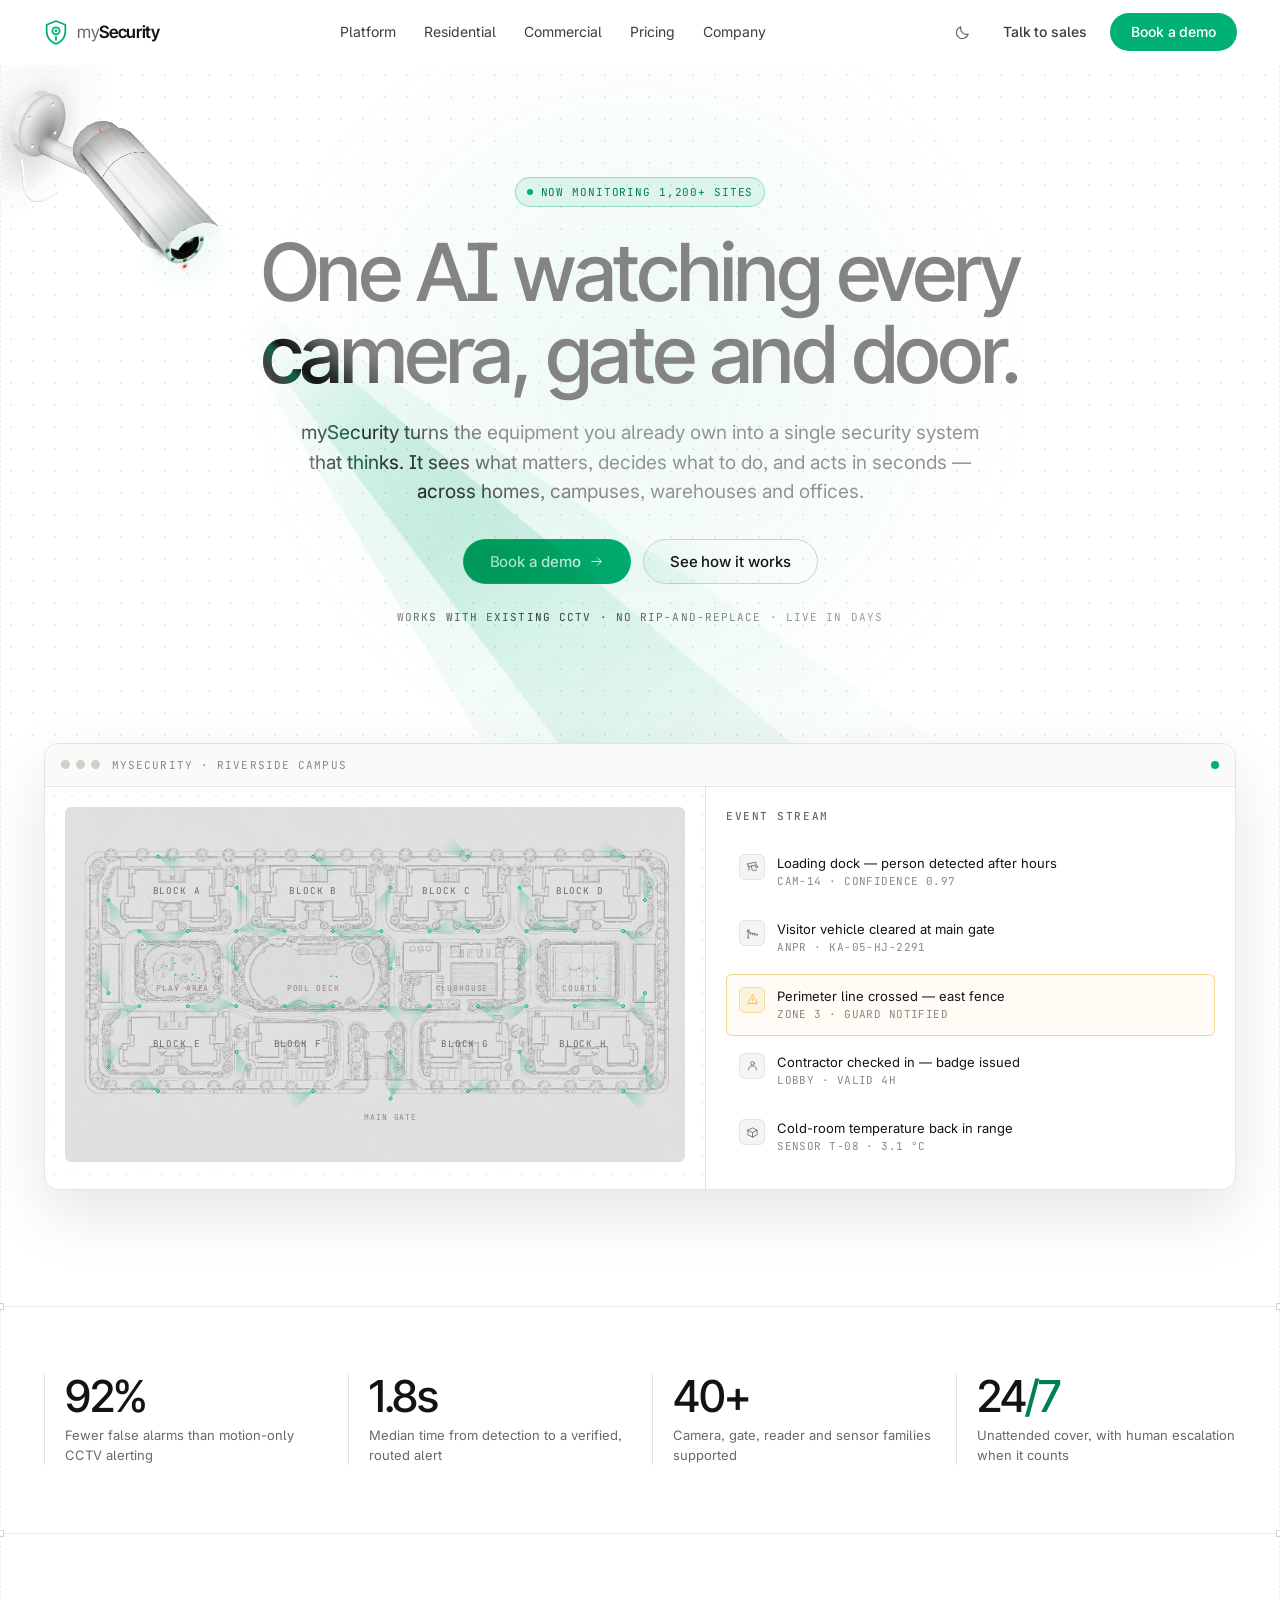
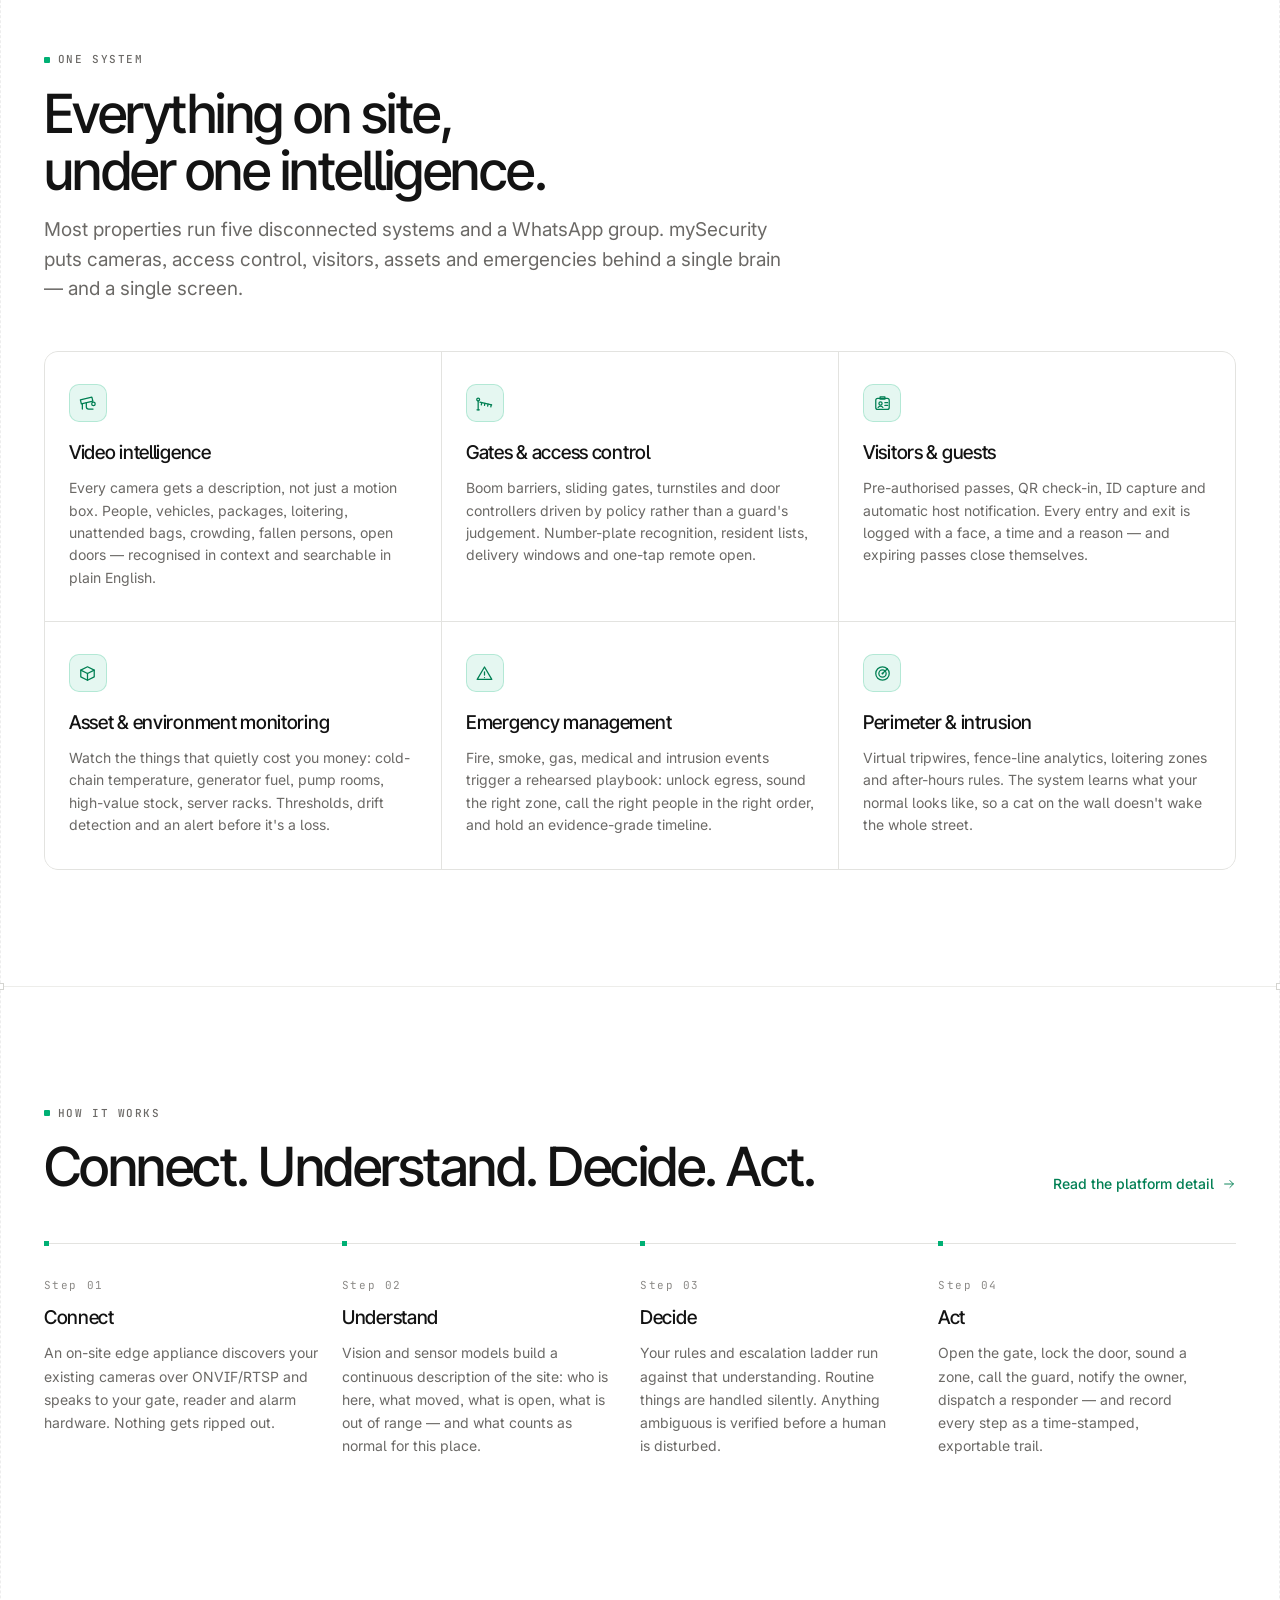
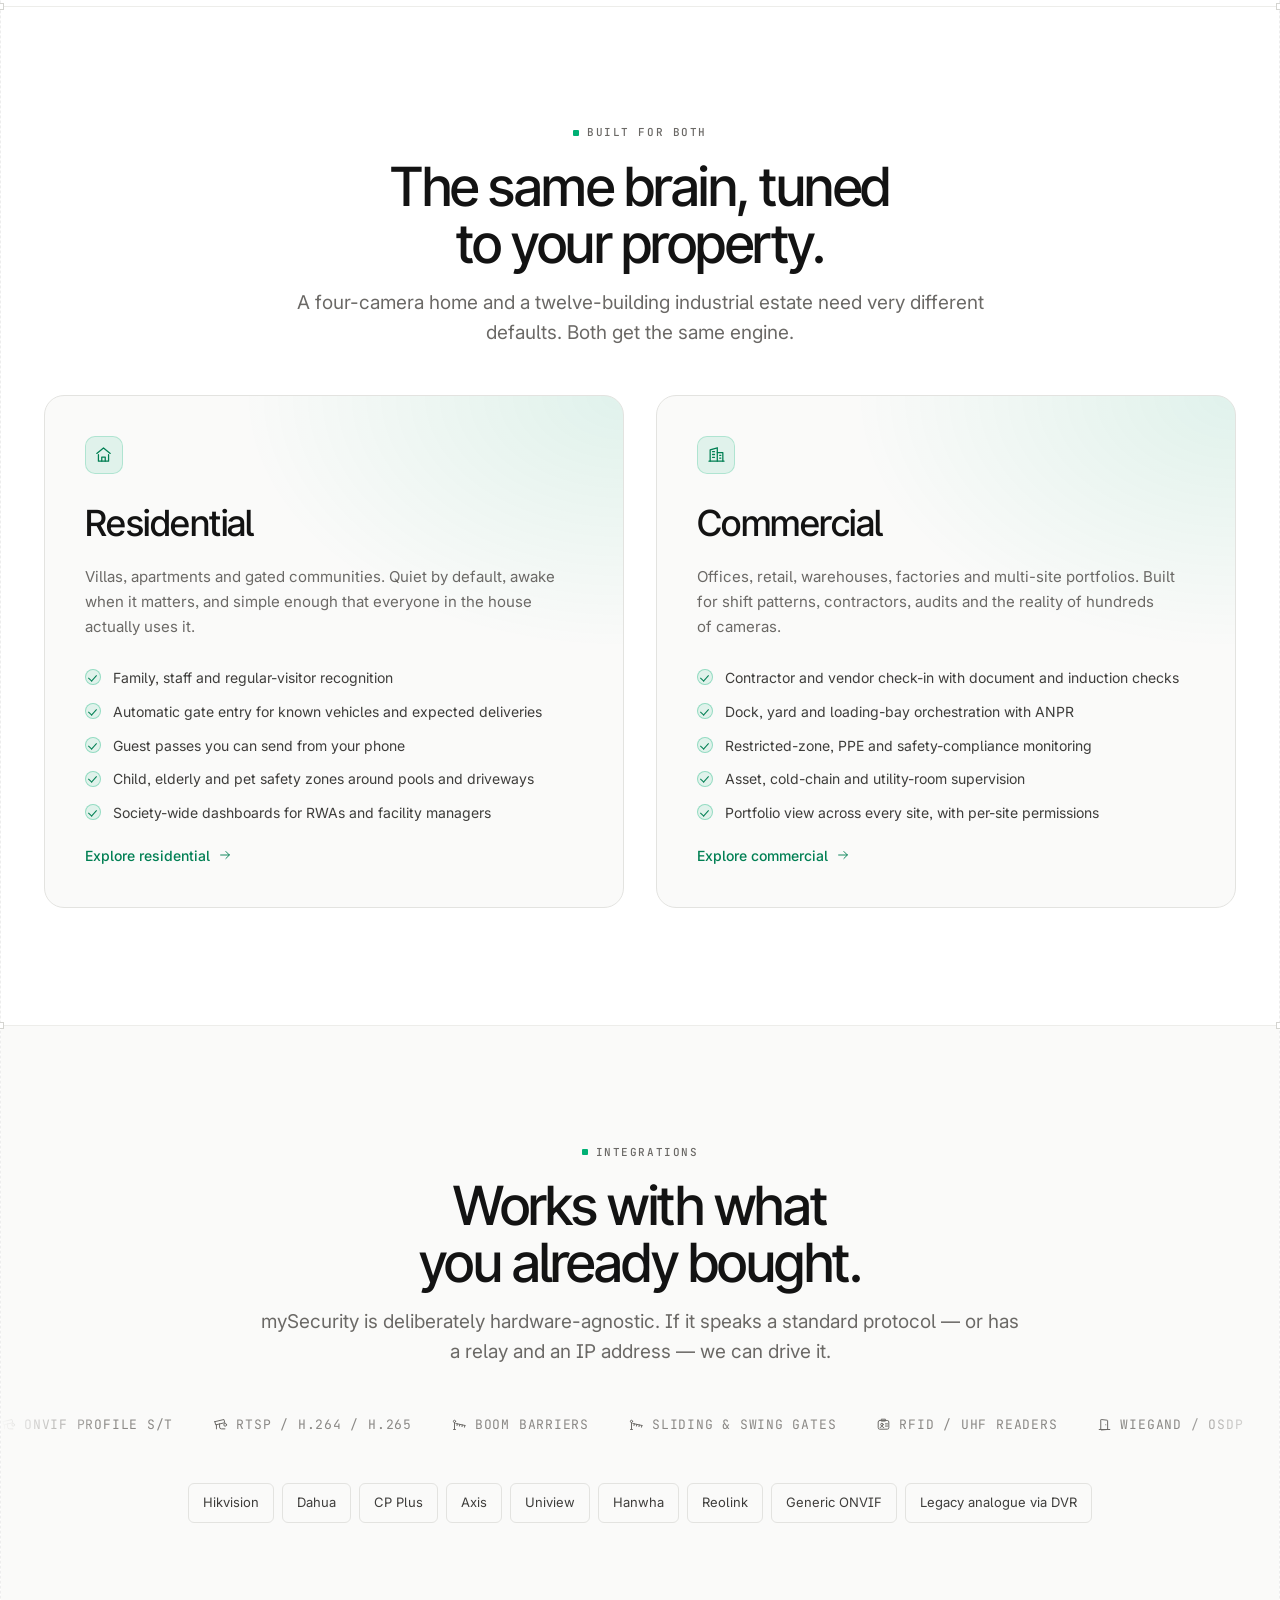
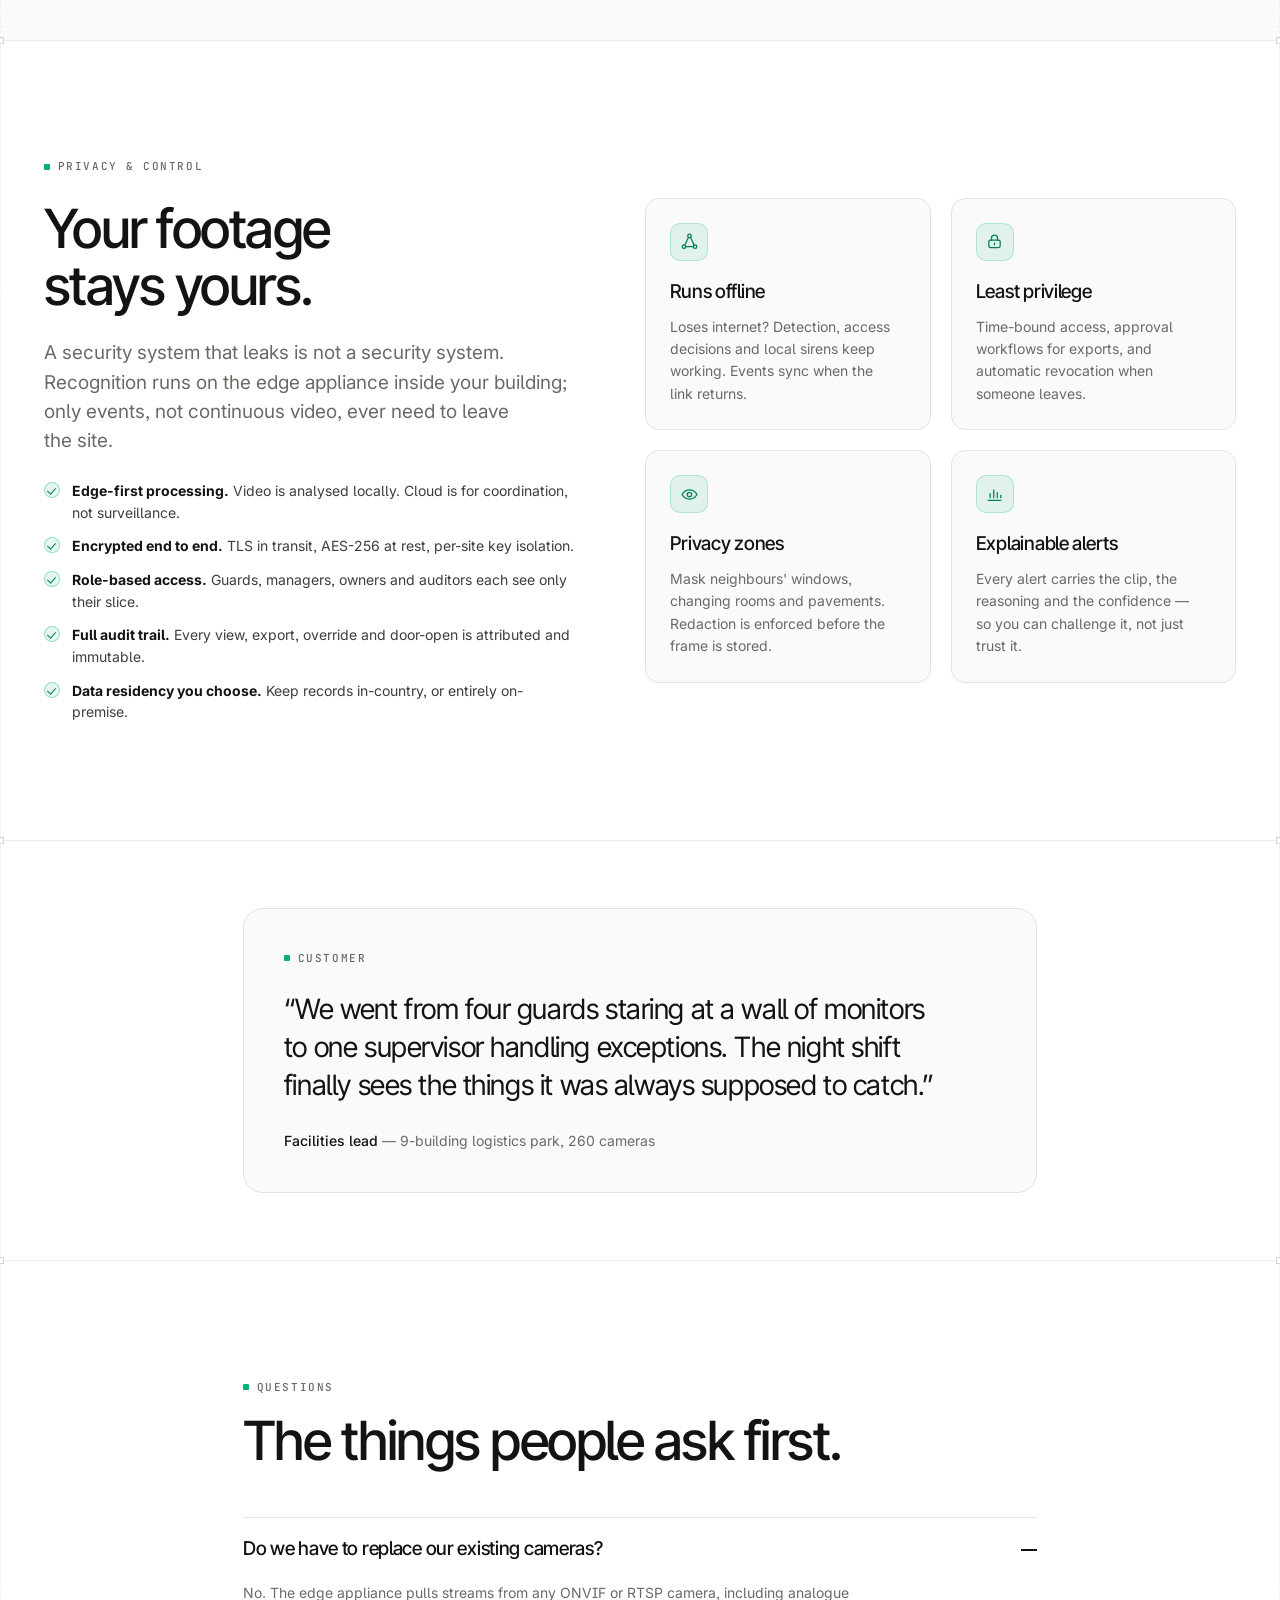
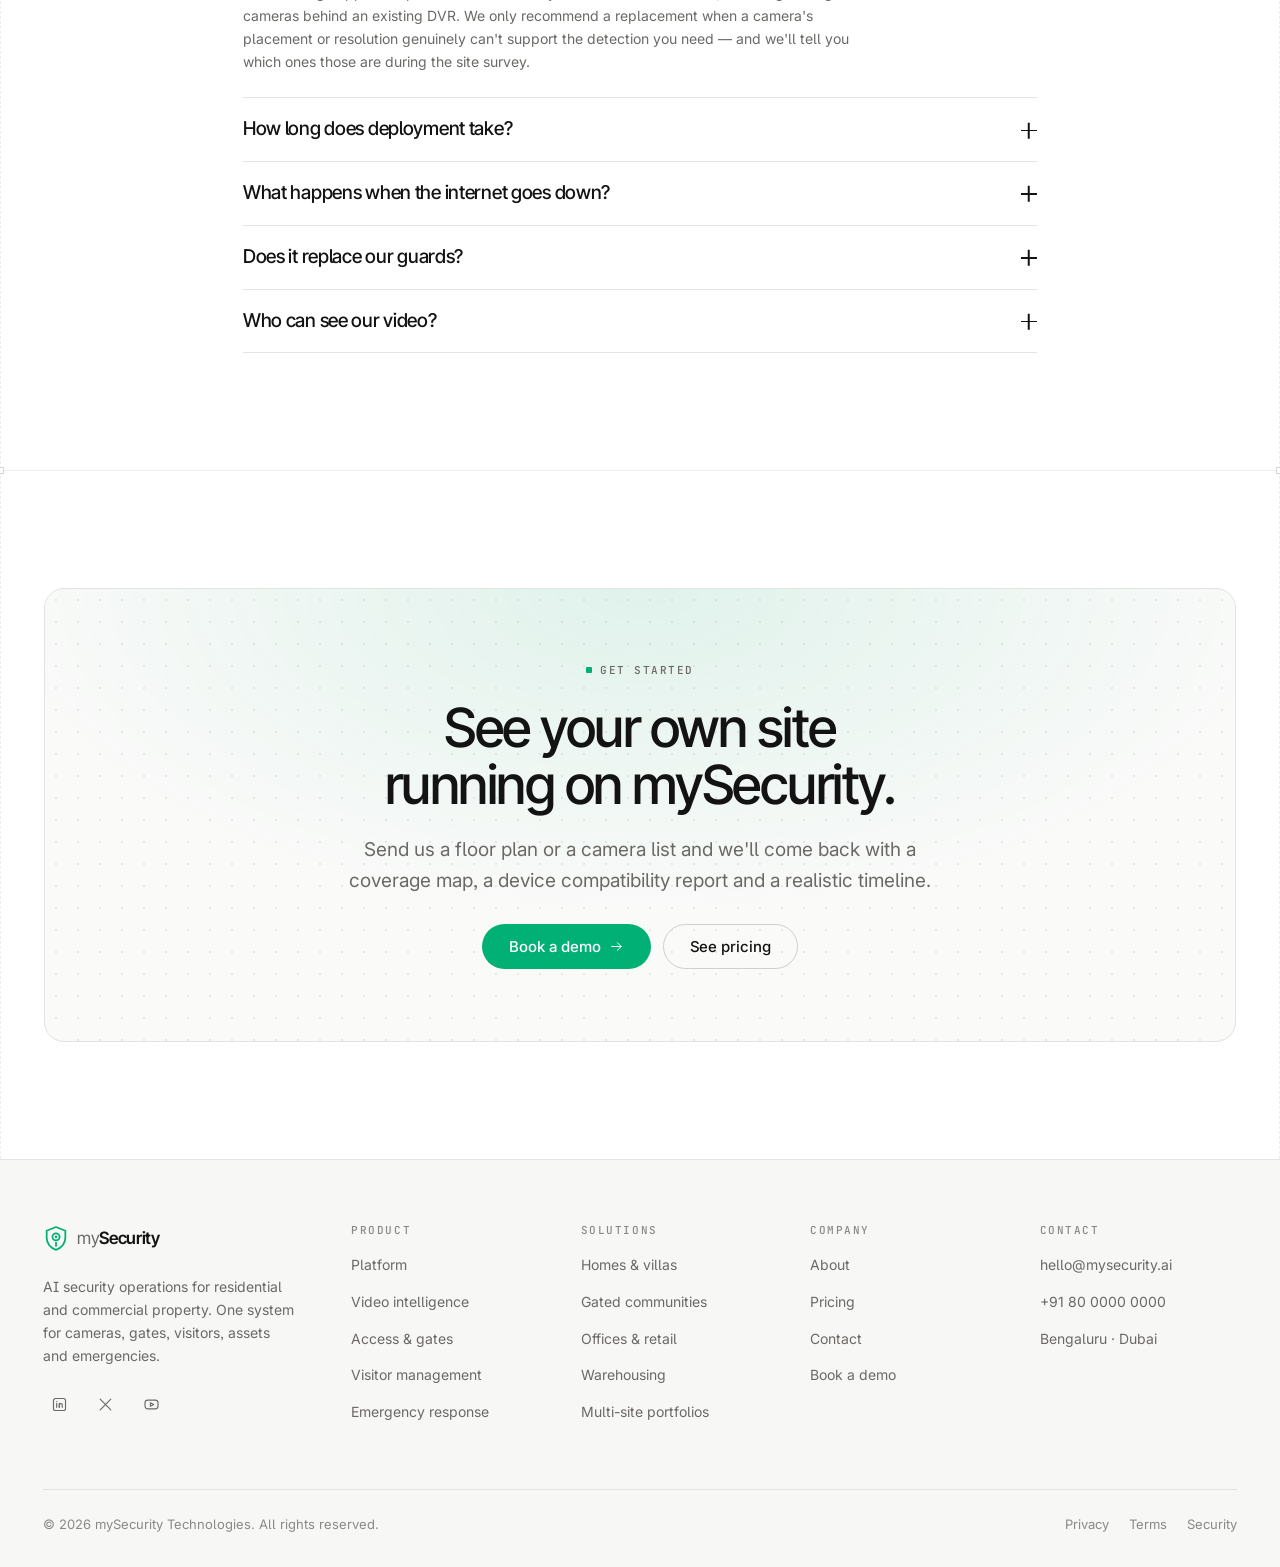
==== commit 5eff5097: "Live dot, realistic subject speeds, amber alerts Drop the LIVE label from the console header. The wo" ====
--- a/index.html
+++ b/index.html
@@ -322,9 +322,7 @@
         <div class="console__bar">
           <div class="console__dots"><span></span><span></span><span></span></div>
           <span class="console__title">mySecurity · Riverside Campus</span>
-          <span class="badge badge--accent ml-auto">
-            <span class="badge__dot badge__dot--live"></span> Live
-          </span>
+          <span class="console__live ml-auto" role="status" aria-label="Live"></span>
         </div>
 
         <div class="console__body">
--- a/assets/css/site-plan.css
+++ b/assets/css/site-plan.css
@@ -72,13 +72,14 @@
    The keyframe below is only the no-JS fallback; .js-plan switches it off.
    -------------------------------------------------------------------------- */
 
-.sp-node { fill: var(--bg); stroke: var(--accent); stroke-width: 1.6; }
-.sp-node-core { fill: var(--accent); }
+.sp-node { fill: var(--bg); stroke: var(--accent); stroke-width: 1.6; transition: stroke 240ms var(--ease); }
+.sp-node-core { fill: var(--accent); transition: fill 240ms var(--ease); }
 
 .sp-cone {
   /* Fades to nothing at the far edge, so coverage falls off instead of
      ending on a hard arc. */
   fill: url(#sp-fade);
+  transition: fill 240ms var(--ease);
 }
 
 .sp-cam__pan { animation: sp-sweep 9s ease-in-out infinite alternate; }
@@ -245,6 +246,7 @@
    something worth a look, red for something being acted on.
    -------------------------------------------------------------------------- */
 
+.feed__item[data-level="alert"] .feed__glyph,
 .feed__item[data-level="suspicious"] .feed__glyph {
   background-color: rgba(233, 185, 73, 0.14);
   border-color: rgba(233, 185, 73, 0.4);
@@ -261,6 +263,7 @@
 
 /* The whole entry is outlined, so severity is legible from the shape of the
    row and not only from the glyph colour. */
+.feed__item[data-level="alert"],
 .feed__item[data-level="suspicious"] {
   border-color: rgba(233, 185, 73, 0.55);
   background-color: rgba(233, 185, 73, 0.05);
@@ -270,3 +273,30 @@
   border-color: rgba(255, 59, 48, 0.6);
   background-color: rgba(255, 59, 48, 0.06);
 }
+
+/* --------------------------------------------------------------------------
+   Console header
+   The word LIVE was redundant next to a stream that is visibly moving; the
+   pulsing dot carries it on its own. Kept as a labelled status node so the
+   meaning survives for anyone not seeing the colour.
+   -------------------------------------------------------------------------- */
+
+.console__live {
+  width: 8px;
+  height: 8px;
+  border-radius: 50%;
+  background-color: var(--accent);
+  box-shadow: 0 0 0 0 var(--accent-glow);
+  animation: console-live 2s var(--ease) infinite;
+}
+
+@keyframes console-live {
+  0%, 100% { opacity: 1;   box-shadow: 0 0 0 0 var(--accent-glow); }
+  50%      { opacity: 0.5; box-shadow: 0 0 0 5px transparent; }
+}
+
+/* The dot is in .console__bar, a sibling of the body holding the stage, so
+   :has() on the shared ancestor is the only way to reach it. */
+.console:has([data-siteplan].is-idle) .console__live {
+  animation-play-state: paused;
+}
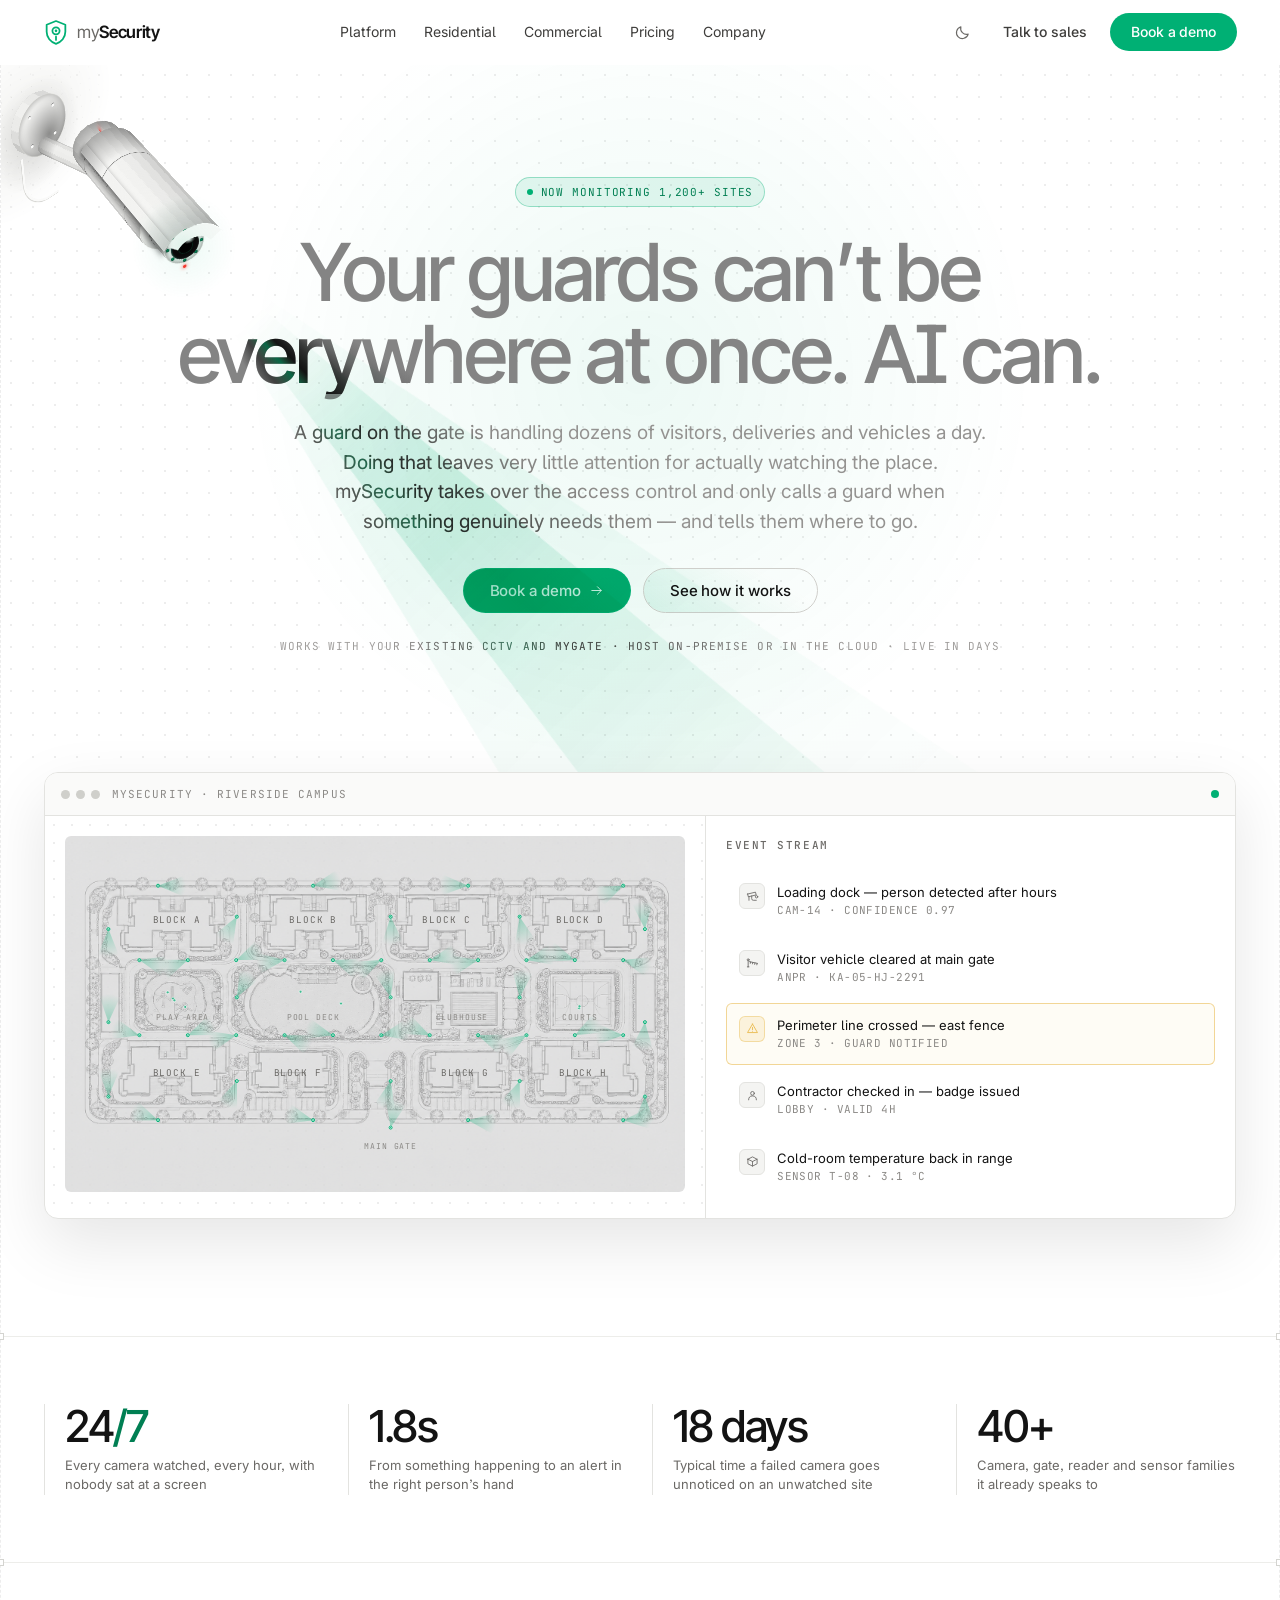
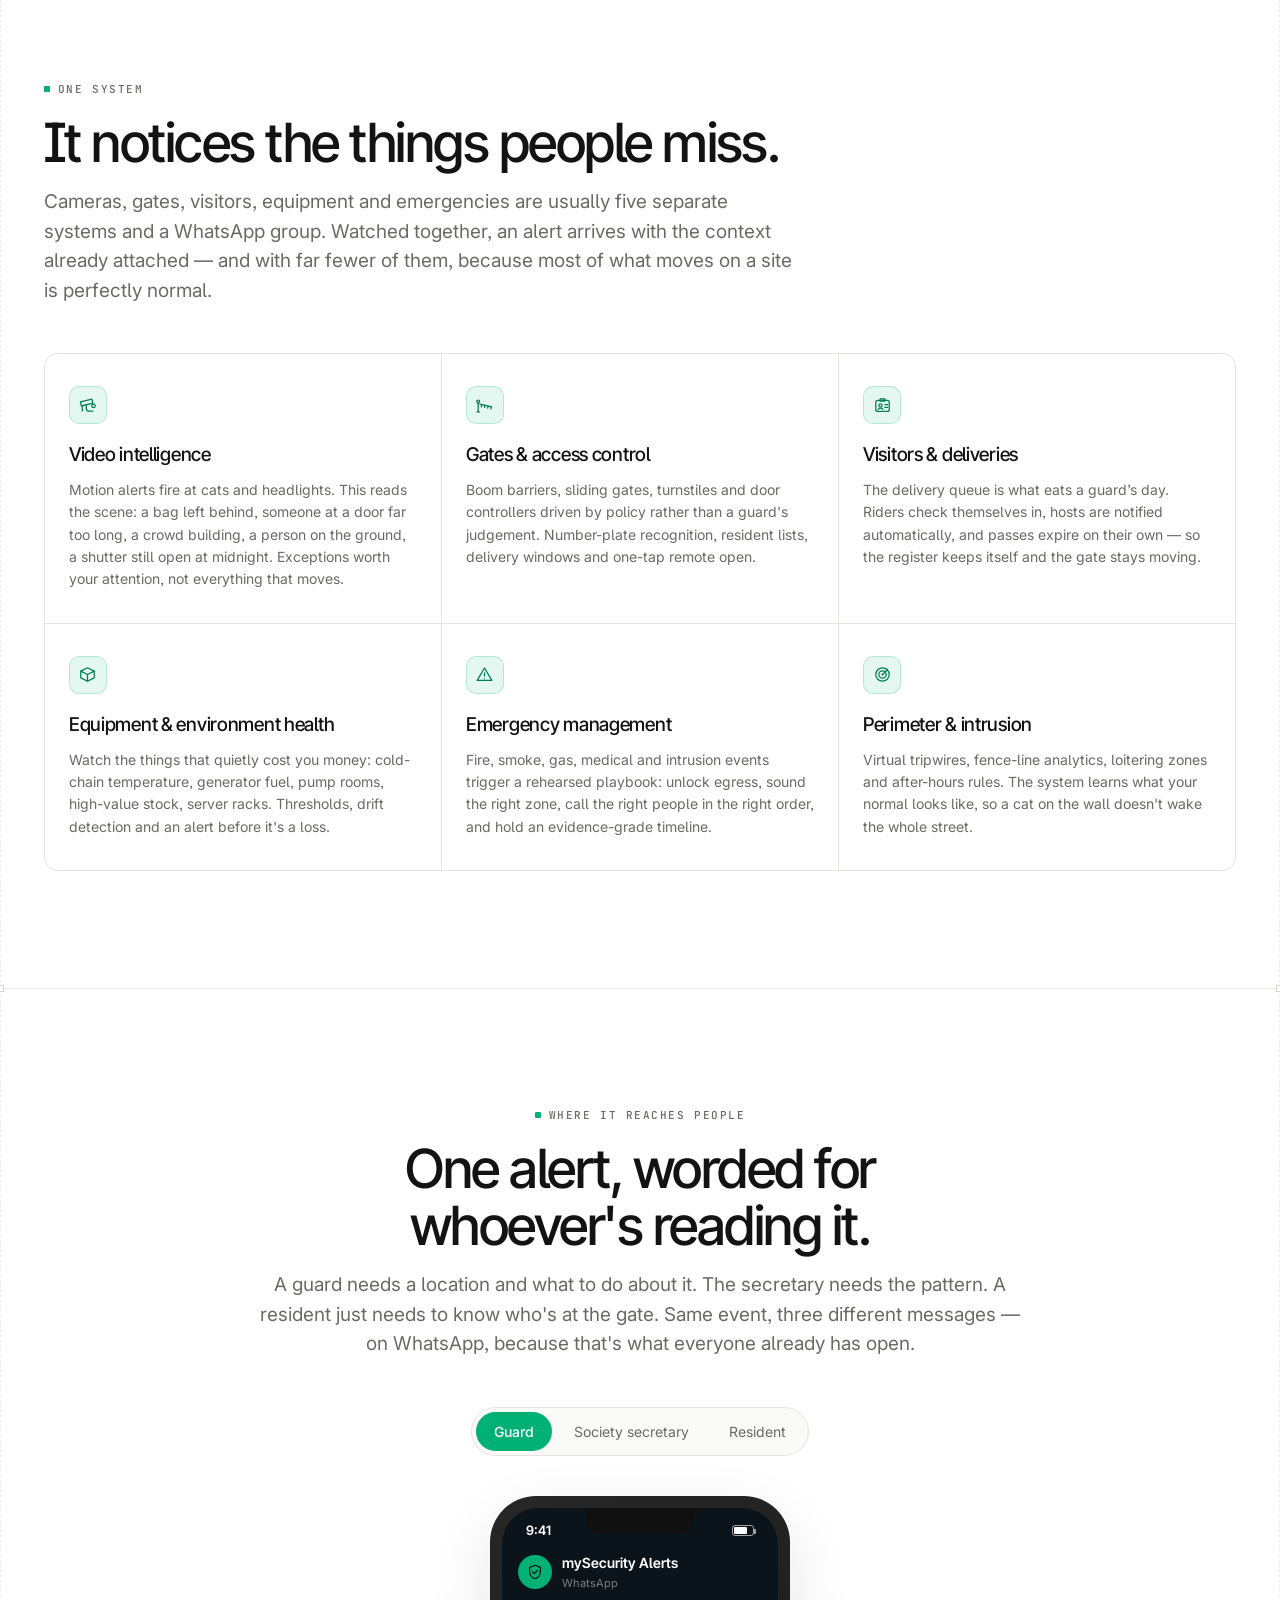
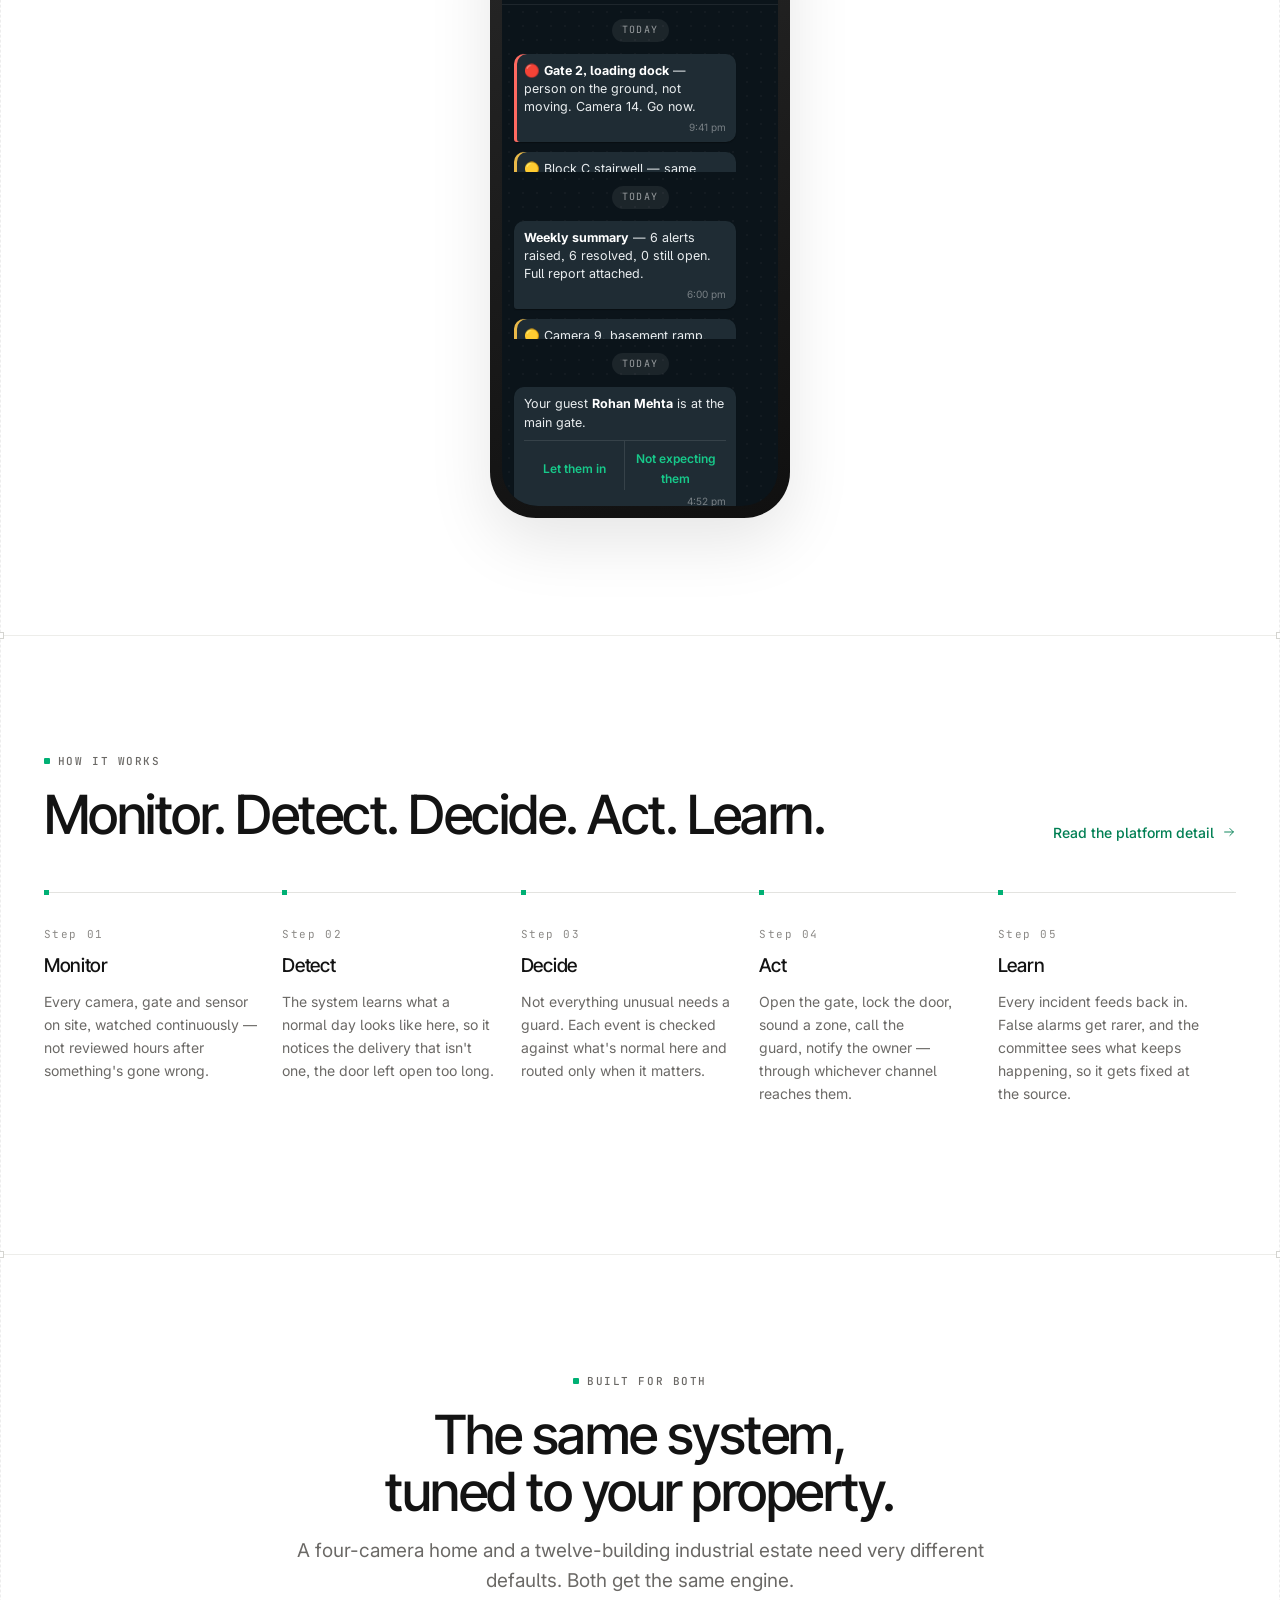
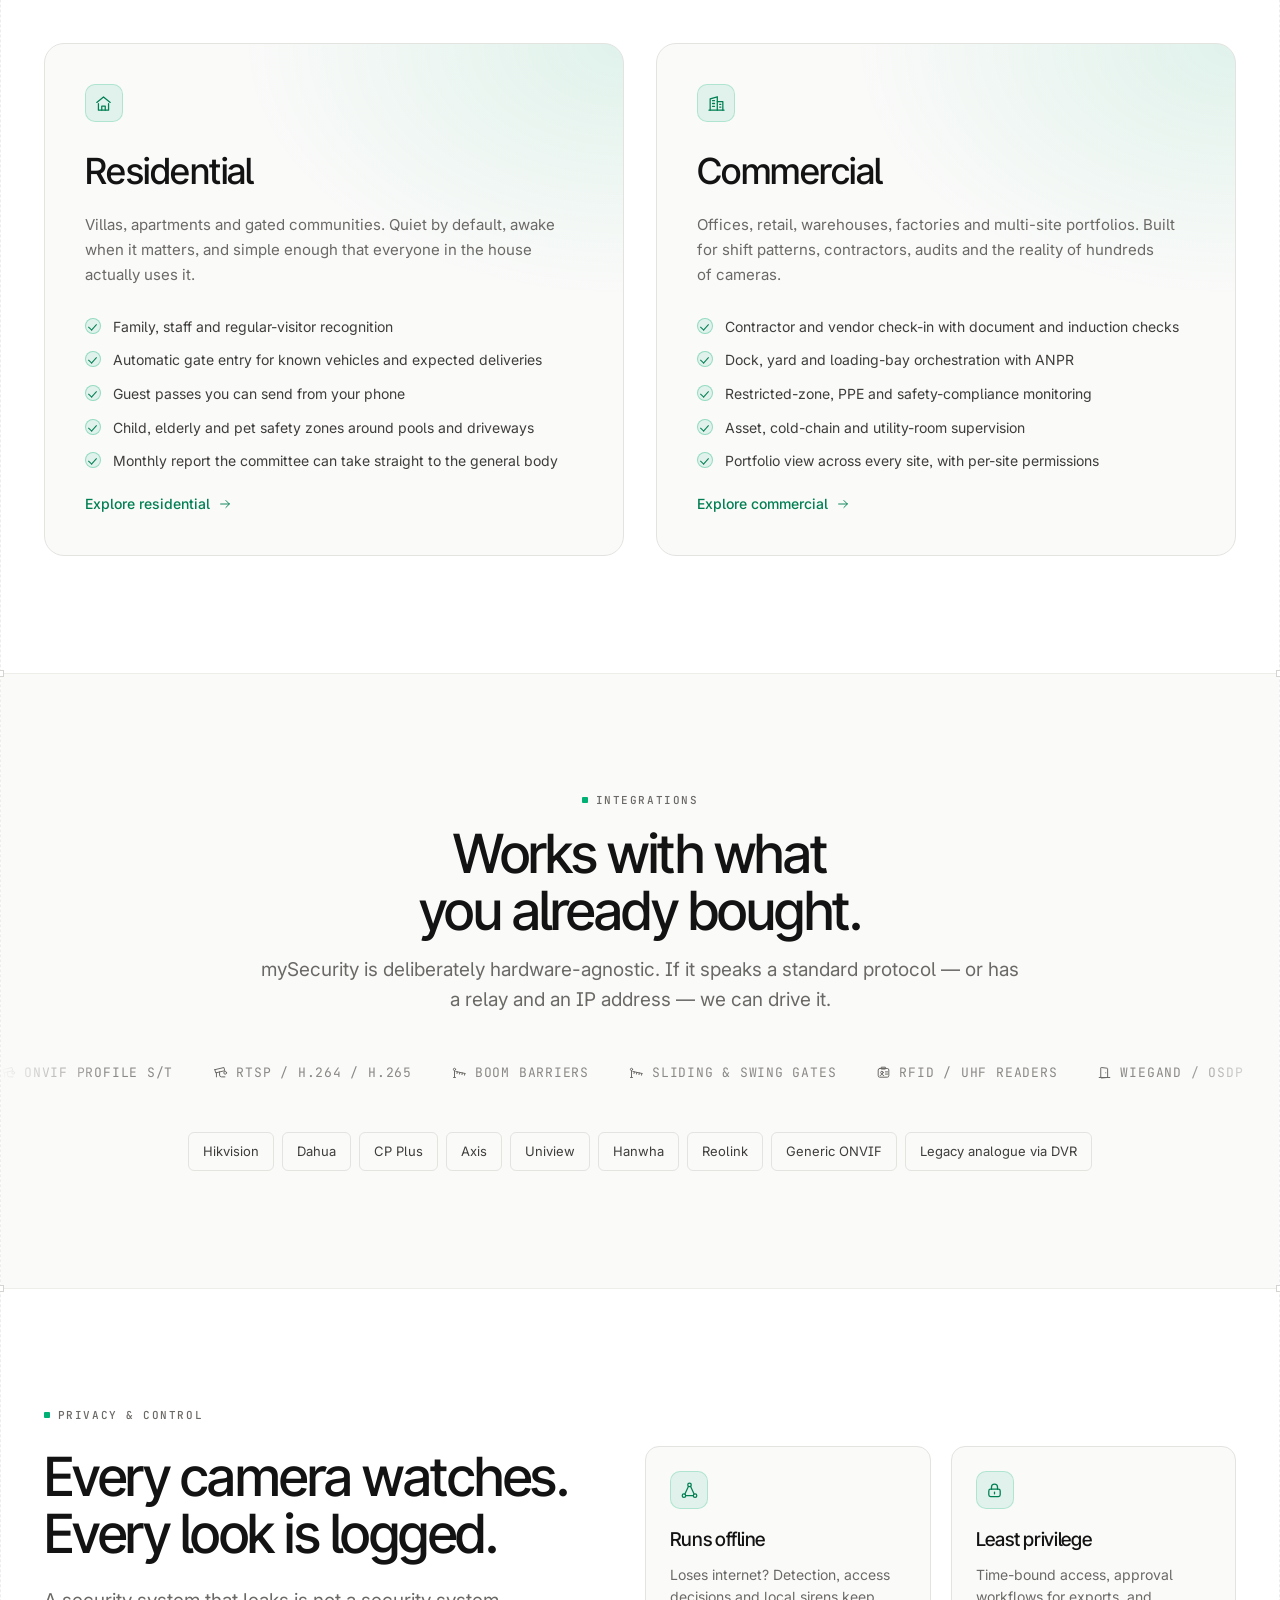
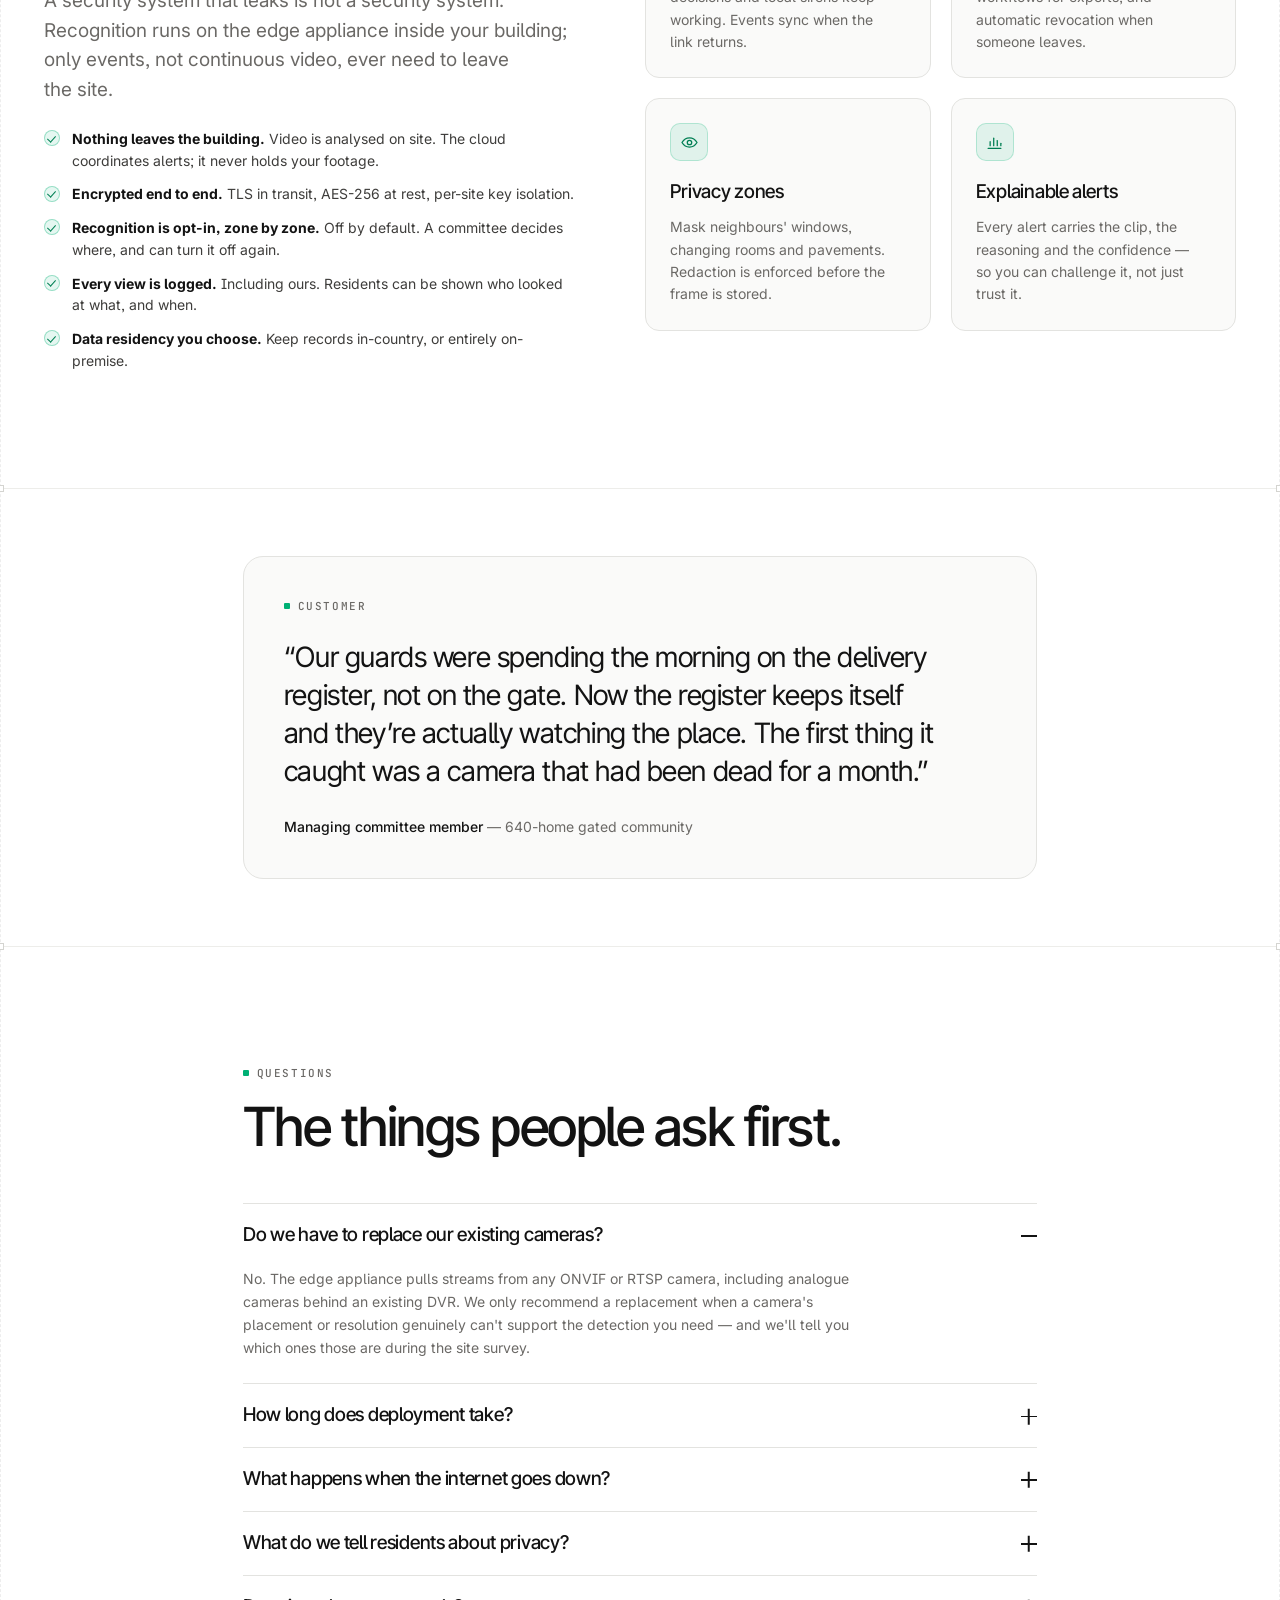
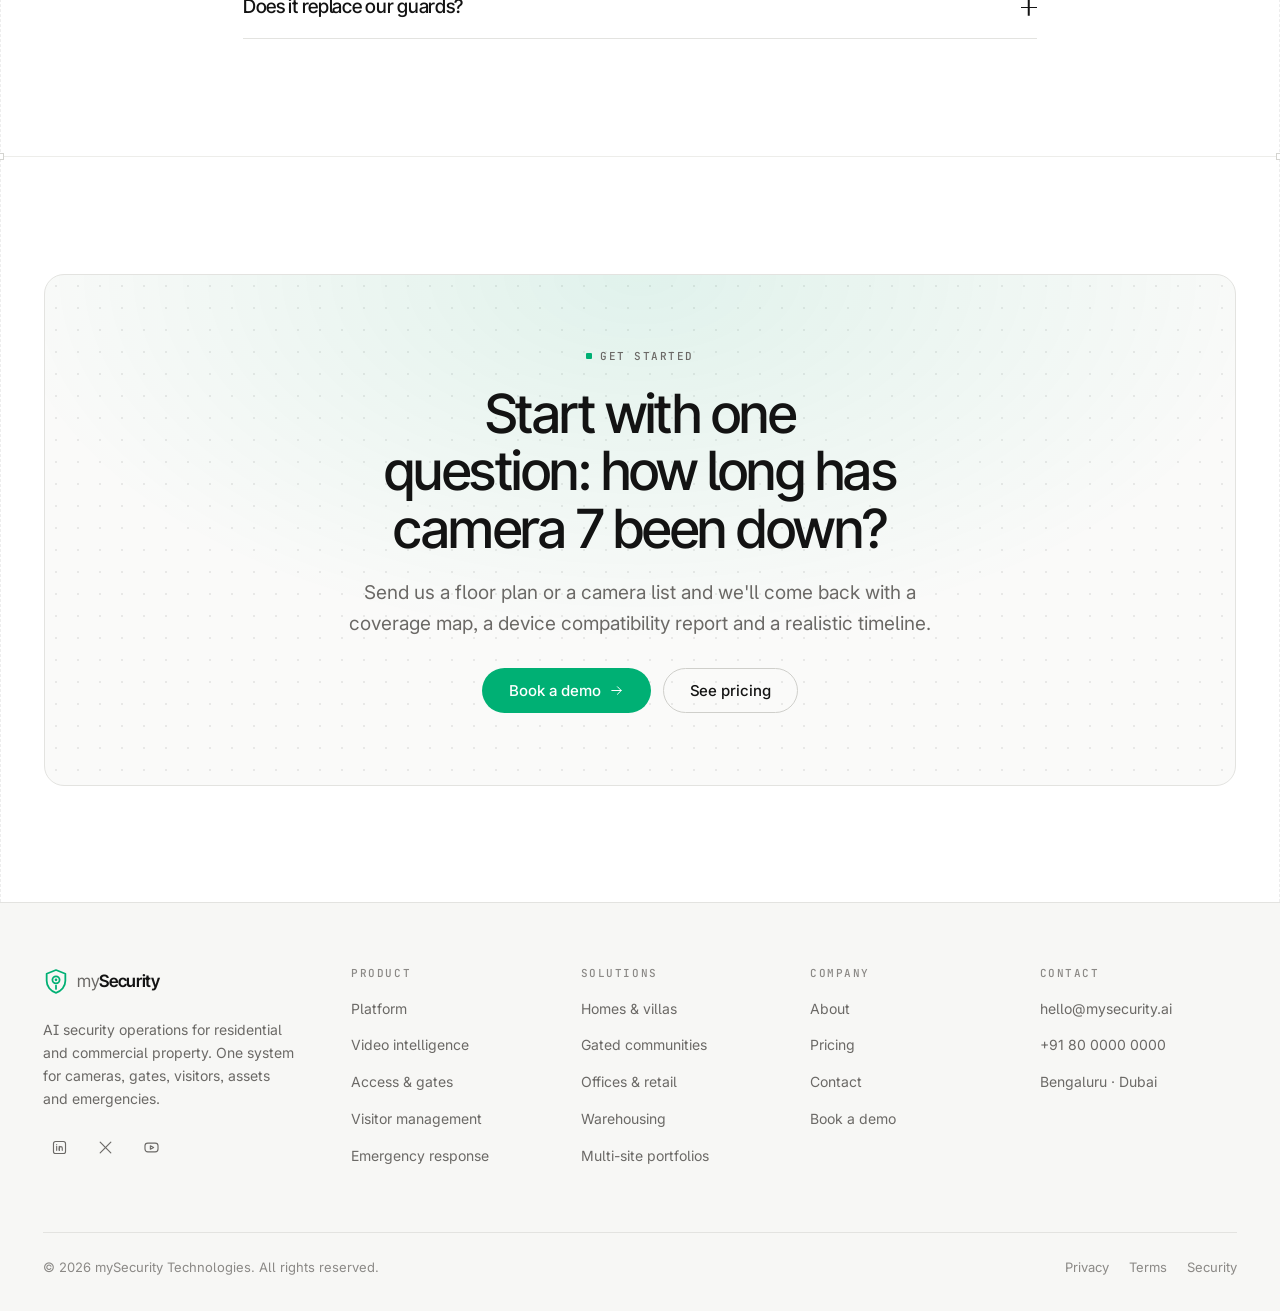
==== commit 3ac15557: "Rewrite home page copy around the guards story, add WhatsApp alerts section - Hero, capabilities, tr" ====
--- a/index.html
+++ b/index.html
@@ -272,12 +272,14 @@
           Now monitoring 1,200+ sites
         </span>
 
-        <h1 class="hero__title" data-lit>One AI watching every camera, gate and door.</h1>
+        <h1 class="hero__title" data-lit>Your guards can’t be everywhere at once. AI can.</h1>
 
         <p class="hero__lead" data-lit>
-          mySecurity turns the equipment you already own into a single security
-          system that thinks. It sees what matters, decides what to do, and acts
-          in seconds — across homes, campuses, warehouses and offices.
+          A guard on the gate is handling dozens of visitors, deliveries and
+          vehicles a day. Doing that leaves very little attention for actually
+          watching the place. mySecurity takes over the access control and only
+          calls a guard when something genuinely needs them — and tells them
+          where to go.
         </p>
 
         <div class="hero__actions">
@@ -288,7 +290,7 @@
           <a class="btn btn--secondary btn--lg" href="platform.html" data-lit-glow>See how it works</a>
         </div>
 
-        <p class="hero__note" data-lit>Works with existing CCTV · No rip-and-replace · Live in days</p>
+        <p class="hero__note" data-lit>Works with your existing CCTV and myGate · Host on-premise or in the cloud · Live in days</p>
       </div>
     </div>
 
@@ -676,20 +678,20 @@
     <div class="wrap">
       <div class="stats" data-reveal-group>
         <div class="stat">
-          <span class="stat__value"><span data-count="92" data-count-suffix="%">92%</span></span>
-          <span class="stat__label">Fewer false alarms than motion-only CCTV alerting</span>
+          <span class="stat__value">24<span class="accent">/7</span></span>
+          <span class="stat__label">Every camera watched, every hour, with nobody sat at a screen</span>
         </div>
         <div class="stat">
           <span class="stat__value"><span data-count="1.8" data-count-suffix="s">1.8s</span></span>
-          <span class="stat__label">Median time from detection to a verified, routed alert</span>
+          <span class="stat__label">From something happening to an alert in the right person’s hand</span>
+        </div>
+        <div class="stat">
+          <span class="stat__value"><span data-count="18" data-count-suffix=" days">18 days</span></span>
+          <span class="stat__label">Typical time a failed camera goes unnoticed on an unwatched site</span>
         </div>
         <div class="stat">
           <span class="stat__value"><span data-count="40" data-count-suffix="+">40+</span></span>
-          <span class="stat__label">Camera, gate, reader and sensor families supported</span>
-        </div>
-        <div class="stat">
-          <span class="stat__value">24<span class="accent">/7</span></span>
-          <span class="stat__label">Unattended cover, with human escalation when it counts</span>
+          <span class="stat__label">Camera, gate, reader and sensor families it already speaks to</span>
         </div>
       </div>
     </div>
@@ -702,11 +704,12 @@
     <div class="wrap">
       <div class="section-head">
         <span class="eyebrow">One system</span>
-        <h2>Everything on site, under one intelligence.</h2>
+        <h2>It notices the things people miss.</h2>
         <p>
-          Most properties run five disconnected systems and a WhatsApp group.
-          mySecurity puts cameras, access control, visitors, assets and
-          emergencies behind a single brain — and a single screen.
+          Cameras, gates, visitors, equipment and emergencies are usually five
+          separate systems and a WhatsApp group. Watched together, an alert
+          arrives with the context already attached — and with far fewer of
+          them, because most of what moves on a site is perfectly normal.
         </p>
       </div>
 
@@ -715,9 +718,10 @@
           <span class="card__icon"><svg aria-hidden="true"><use href="assets/img/icons.svg#icon-camera"></use></svg></span>
           <h3>Video intelligence</h3>
           <p>
-            Every camera gets a description, not just a motion box. People,
-            vehicles, packages, loitering, unattended bags, crowding, fallen persons,
-            open doors — recognised in context and searchable in plain English.
+            Motion alerts fire at cats and headlights. This reads the scene: a
+            bag left behind, someone at a door far too long, a crowd building,
+            a person on the ground, a shutter still open at midnight.
+            Exceptions worth your attention, not everything that moves.
           </p>
         </article>
 
@@ -733,17 +737,18 @@
 
         <article class="card card--feature">
           <span class="card__icon"><svg aria-hidden="true"><use href="assets/img/icons.svg#icon-badge"></use></svg></span>
-          <h3>Visitors &amp; guests</h3>
+          <h3>Visitors &amp; deliveries</h3>
           <p>
-            Pre-authorised passes, QR check-in, ID capture and automatic host
-            notification. Every entry and exit is logged with a face, a time and
-            a reason — and expiring passes close themselves.
+            The delivery queue is what eats a guard’s day. Riders check
+            themselves in, hosts are notified automatically, and passes expire
+            on their own — so the register keeps itself and the gate stays
+            moving.
           </p>
         </article>
 
         <article class="card card--feature">
           <span class="card__icon"><svg aria-hidden="true"><use href="assets/img/icons.svg#icon-asset"></use></svg></span>
-          <h3>Asset &amp; environment monitoring</h3>
+          <h3>Equipment &amp; environment health</h3>
           <p>
             Watch the things that quietly cost you money: cold-chain
             temperature, generator fuel, pump rooms, high-value stock, server
@@ -775,6 +780,104 @@
   </section>
 
   <!-- ==================================================================
+       Alerts on WhatsApp
+       ================================================================== -->
+  <section class="section" id="notify">
+    <div class="wrap">
+      <div class="section-head section-head--center">
+        <span class="eyebrow">Where it reaches people</span>
+        <h2>One alert, worded for whoever's reading it.</h2>
+        <p>
+          A guard needs a location and what to do about it. The secretary
+          needs the pattern. A resident just needs to know who's at the
+          gate. Same event, three different messages — on WhatsApp,
+          because that's what everyone already has open.
+        </p>
+      </div>
+
+      <div class="notify" data-tabs data-reveal>
+        <div class="tabs__list" role="tablist" aria-label="Who receives this">
+          <button class="tabs__tab" role="tab" id="tab-guard" aria-controls="p-guard" aria-selected="true" type="button">Guard</button>
+          <button class="tabs__tab" role="tab" id="tab-secretary" aria-controls="p-secretary" aria-selected="false" type="button">Society secretary</button>
+          <button class="tabs__tab" role="tab" id="tab-resident" aria-controls="p-resident" aria-selected="false" type="button">Resident</button>
+        </div>
+
+        <div class="phone">
+          <div class="phone__frame">
+            <div class="phone__notch"></div>
+            <div class="phone__screen">
+              <div class="wa__bar">
+                <span>9:41</span>
+                <span class="wa__battery" aria-hidden="true"></span>
+              </div>
+
+              <div class="wa__header">
+                <span class="wa__avatar"><svg aria-hidden="true"><use href="assets/img/icons.svg#icon-shield"></use></svg></span>
+                <span class="wa__who">
+                  <strong>mySecurity Alerts</strong>
+                  <em>WhatsApp</em>
+                </span>
+              </div>
+
+              <div class="wa__thread" role="tabpanel" id="p-guard" aria-labelledby="tab-guard">
+                <span class="wa__day">Today</span>
+                <div class="wa__msg wa__msg--critical">
+                  <p>🔴 <strong>Gate 2, loading dock</strong> — person on the ground, not moving. Camera 14. Go now.</p>
+                  <span class="wa__time-stamp">9:41 pm</span>
+                </div>
+                <div class="wa__msg wa__msg--warn">
+                  <p>🟡 Block C stairwell — same visitor waiting 12 min, not badged in. Worth a look when you're free.</p>
+                  <span class="wa__time-stamp">8:15 pm</span>
+                </div>
+                <div class="wa__msg">
+                  <p>Camera 9, basement ramp, offline 20 min. Facilities notified — no action needed from you.</p>
+                  <span class="wa__time-stamp">7:02 pm</span>
+                </div>
+              </div>
+
+              <div class="wa__thread" role="tabpanel" id="p-secretary" aria-labelledby="tab-secretary" hidden>
+                <span class="wa__day">Today</span>
+                <div class="wa__msg">
+                  <p><strong>Weekly summary</strong> — 6 alerts raised, 6 resolved, 0 still open. Full report attached.</p>
+                  <span class="wa__time-stamp">6:00 pm</span>
+                </div>
+                <div class="wa__msg wa__msg--warn">
+                  <p>🟡 Camera 9, basement ramp, has been offline 18 hrs. Vendor ticket #4021 raised automatically.</p>
+                  <span class="wa__time-stamp">11:20 am</span>
+                </div>
+                <div class="wa__msg">
+                  <p>Face recognition is off for every zone, same as the AGM decision. Nothing to action.</p>
+                  <span class="wa__time-stamp">9:05 am</span>
+                </div>
+              </div>
+
+              <div class="wa__thread" role="tabpanel" id="p-resident" aria-labelledby="tab-resident" hidden>
+                <span class="wa__day">Today</span>
+                <div class="wa__msg">
+                  <p>Your guest <strong>Rohan Mehta</strong> is at the main gate.</p>
+                  <div class="wa__actions">
+                    <button type="button">Let them in</button>
+                    <button type="button">Not expecting them</button>
+                  </div>
+                  <span class="wa__time-stamp">4:52 pm</span>
+                </div>
+                <div class="wa__msg">
+                  <p>Your delivery is at Gate 2. Handover OTP: <strong>4821</strong></p>
+                  <span class="wa__time-stamp">1:18 pm</span>
+                </div>
+                <div class="wa__msg">
+                  <p>A package was left at your door at 11:40 am while you were out.</p>
+                  <span class="wa__time-stamp">11:41 am</span>
+                </div>
+              </div>
+            </div>
+          </div>
+        </div>
+      </div>
+    </div>
+  </section>
+
+  <!-- ==================================================================
        How it works
        ================================================================== -->
   <section class="section" id="how">
@@ -782,7 +885,7 @@
       <div class="section-head section-head--split">
         <div class="stack">
           <span class="eyebrow">How it works</span>
-          <h2>Connect. Understand. Decide. Act.</h2>
+          <h2>Monitor. Detect. Decide. Act. Learn.</h2>
         </div>
         <a class="link-arrow" href="platform.html">
           Read the platform detail
@@ -793,21 +896,20 @@
       <div class="steps" data-reveal-group data-reveal-step="80">
         <article class="step">
           <span class="step-index">Step 01</span>
-          <h3>Connect</h3>
+          <h3>Monitor</h3>
           <p>
-            An on-site edge appliance discovers your existing cameras over
-            ONVIF/RTSP and speaks to your gate, reader and alarm hardware.
-            Nothing gets ripped out.
+            Every camera, gate and sensor on site, watched continuously —
+            not reviewed hours after something's gone wrong.
           </p>
         </article>
 
         <article class="step">
           <span class="step-index">Step 02</span>
-          <h3>Understand</h3>
+          <h3>Detect</h3>
           <p>
-            Vision and sensor models build a continuous description of the site:
-            who is here, what moved, what is open, what is out of range — and
-            what counts as normal for this place.
+            The system learns what a normal day looks like here, so it
+            notices the delivery that isn't one, the door left open too
+            long.
           </p>
         </article>
 
@@ -815,9 +917,8 @@
           <span class="step-index">Step 03</span>
           <h3>Decide</h3>
           <p>
-            Your rules and escalation ladder run against that understanding.
-            Routine things are handled silently. Anything ambiguous is verified
-            before a human is disturbed.
+            Not everything unusual needs a guard. Each event is checked
+            against what's normal here and routed only when it matters.
           </p>
         </article>
 
@@ -825,9 +926,18 @@
           <span class="step-index">Step 04</span>
           <h3>Act</h3>
           <p>
-            Open the gate, lock the door, sound a zone, call the guard, notify
-            the owner, dispatch a responder — and record every step as a
-            time-stamped, exportable trail.
+            Open the gate, lock the door, sound a zone, call the guard,
+            notify the owner — through whichever channel reaches them.
+          </p>
+        </article>
+
+        <article class="step">
+          <span class="step-index">Step 05</span>
+          <h3>Learn</h3>
+          <p>
+            Every incident feeds back in. False alarms get rarer, and the
+            committee sees what keeps happening, so it gets fixed at the
+            source.
           </p>
         </article>
       </div>
@@ -841,7 +951,7 @@
     <div class="wrap">
       <div class="section-head section-head--center">
         <span class="eyebrow">Built for both</span>
-        <h2>The same brain, tuned to your property.</h2>
+        <h2>The same system, tuned to your property.</h2>
         <p>
           A four-camera home and a twelve-building industrial estate need very
           different defaults. Both get the same engine.
@@ -862,7 +972,7 @@
             <li>Automatic gate entry for known vehicles and expected deliveries</li>
             <li>Guest passes you can send from your phone</li>
             <li>Child, elderly and pet safety zones around pools and driveways</li>
-            <li>Society-wide dashboards for RWAs and facility managers</li>
+            <li>Monthly report the committee can take straight to the general body</li>
           </ul>
           <a class="link-arrow" href="residential.html">
             Explore residential
@@ -958,17 +1068,17 @@
       <div class="split">
         <div class="stack-6" data-reveal>
           <span class="eyebrow">Privacy &amp; control</span>
-          <h2>Your footage stays yours.</h2>
+          <h2>Every camera watches. Every look is logged.</h2>
           <p class="text-muted text-lead">
             A security system that leaks is not a security system. Recognition
             runs on the edge appliance inside your building; only events,
             not continuous video, ever need to leave the site.
           </p>
           <ul class="ticks">
-            <li><strong class="text-display">Edge-first processing.</strong> Video is analysed locally. Cloud is for coordination, not surveillance.</li>
+            <li><strong class="text-display">Nothing leaves the building.</strong> Video is analysed on site. The cloud coordinates alerts; it never holds your footage.</li>
             <li><strong class="text-display">Encrypted end to end.</strong> TLS in transit, AES-256 at rest, per-site key isolation.</li>
-            <li><strong class="text-display">Role-based access.</strong> Guards, managers, owners and auditors each see only their slice.</li>
-            <li><strong class="text-display">Full audit trail.</strong> Every view, export, override and door-open is attributed and immutable.</li>
+            <li><strong class="text-display">Recognition is opt-in, zone by zone.</strong> Off by default. A committee decides where, and can turn it off again.</li>
+            <li><strong class="text-display">Every view is logged.</strong> Including ours. Residents can be shown who looked at what, and when.</li>
             <li><strong class="text-display">Data residency you choose.</strong> Keep records in-country, or entirely on-premise.</li>
           </ul>
         </div>
@@ -1007,12 +1117,13 @@
       <figure class="quote" data-reveal>
         <span class="eyebrow">Customer</span>
         <blockquote>
-          “We went from four guards staring at a wall of monitors to one
-          supervisor handling exceptions. The night shift finally sees the
-          things it was always supposed to catch.”
+          “Our guards were spending the morning on the delivery register, not
+          on the gate. Now the register keeps itself and they’re actually
+          watching the place. The first thing it caught was a camera that had
+          been dead for a month.”
         </blockquote>
         <figcaption>
-          <strong>Facilities lead</strong> — 9-building logistics park, 260 cameras
+          <strong>Managing committee member</strong> — 640-home gated community
         </figcaption>
       </figure>
     </div>
@@ -1088,16 +1199,19 @@
           <h3>
             <button class="accordion__trigger" type="button" data-accordion-trigger
                     aria-expanded="false" aria-controls="faq-4" id="faq-4-t">
-              Does it replace our guards?
+              What do we tell residents about privacy?
               <span class="accordion__icon" aria-hidden="true"></span>
             </button>
           </h3>
           <div class="accordion__panel" id="faq-4" role="region" aria-labelledby="faq-4-t">
             <div>
-              It replaces the part of the job humans are worst at — watching a
-              quiet screen for eight hours. Guards move from passive monitoring to
-              responding to verified, pre-triaged events. Most customers keep the
-              same team and cover far more ground with it.
+              That every camera watches, but nothing about them is kept beyond
+              what's needed. Footage is analysed on the appliance in the
+              building. Face recognition is off unless the committee turns it
+              on for a specific zone, and every single view of footage is
+              logged — including ours. Most societies
+              put this in the AGM notice, and it is usually what gets the
+              proposal approved rather than what holds it up.
             </div>
           </div>
         </div>
@@ -1106,16 +1220,17 @@
           <h3>
             <button class="accordion__trigger" type="button" data-accordion-trigger
                     aria-expanded="false" aria-controls="faq-5" id="faq-5-t">
-              Who can see our video?
+              Does it replace our guards?
               <span class="accordion__icon" aria-hidden="true"></span>
             </button>
           </h3>
           <div class="accordion__panel" id="faq-5" role="region" aria-labelledby="faq-5-t">
             <div>
-              Only the people you name, under the roles you assign. mySecurity
-              staff have no standing access to customer footage; support access is
-              time-boxed, requires your approval, and is written to the same audit
-              log you can read.
+              No — it gives them their job back. Nobody can usefully watch forty
+              screens for eight hours; that part is arithmetic, not effort. The
+              guards stop doing data entry at the gate and start responding to
+              things that have already been checked. Most societies keep the same
+              team and cover far more ground with them.
             </div>
           </div>
         </div>
@@ -1130,7 +1245,7 @@
     <div class="wrap">
       <div class="cta" data-reveal>
         <span class="eyebrow">Get started</span>
-        <h2>See your own site running on mySecurity.</h2>
+        <h2>Start with one question: how long has camera 7 been down?</h2>
         <p>
           Send us a floor plan or a camera list and we'll come back with a
           coverage map, a device compatibility report and a realistic timeline.
--- a/assets/css/components.css
+++ b/assets/css/components.css
@@ -474,15 +474,19 @@
 
 .steps {
   display: grid;
-  grid-template-columns: repeat(4, minmax(0, 1fr));
+  grid-template-columns: repeat(5, minmax(0, 1fr));
   gap: 0;
 }
 
-@media (max-width: 980px) {
+@media (max-width: 1180px) {
+  .steps { grid-template-columns: repeat(3, minmax(0, 1fr)); }
+}
+
+@media (max-width: 680px) {
   .steps { grid-template-columns: repeat(2, minmax(0, 1fr)); }
 }
 
-@media (max-width: 560px) {
+@media (max-width: 460px) {
   .steps { grid-template-columns: minmax(0, 1fr); }
 }
 
@@ -1422,3 +1426,203 @@
 @media (prefers-reduced-motion: reduce) {
   [data-reveal] { opacity: 1; transform: none; }
 }
+
+/* --------------------------------------------------------------------------
+   Notify — WhatsApp phone mockup
+   A device frame is drawn with plain CSS, not a screenshot, so the three
+   threads can share it and switch instantly. The screen itself uses fixed
+   dark colours rather than theme tokens: it is standing in for a photograph
+   of a phone, which does not relight for the site's light mode.
+   -------------------------------------------------------------------------- */
+
+.notify {
+  display: flex;
+  flex-direction: column;
+  align-items: center;
+  gap: var(--sp-10);
+  margin-top: var(--sp-12);
+}
+
+.phone {
+  width: 300px;
+  max-width: 100%;
+}
+
+.phone__frame {
+  position: relative;
+  padding: 12px;
+  border-radius: 46px;
+  background: linear-gradient(160deg, var(--n-800), var(--n-950));
+  box-shadow: var(--shadow-lg);
+}
+
+.phone__notch {
+  position: absolute;
+  top: 12px;
+  left: 50%;
+  transform: translateX(-50%);
+  width: 110px;
+  height: 26px;
+  background-color: var(--n-950);
+  border-radius: 0 0 16px 16px;
+  z-index: 3;
+}
+
+.phone__screen {
+  position: relative;
+  display: flex;
+  flex-direction: column;
+  aspect-ratio: 9 / 19.5;
+  border-radius: 36px;
+  overflow: hidden;
+  background-color: #0B141A;
+}
+
+.wa__bar {
+  flex: none;
+  display: flex;
+  justify-content: space-between;
+  align-items: center;
+  padding: 12px 24px 2px;
+  font-family: var(--font-display);
+  font-size: 13px;
+  font-weight: var(--fw-semi);
+  color: #fff;
+}
+
+.wa__battery {
+  position: relative;
+  width: 22px;
+  height: 11px;
+  border: 1px solid rgba(255, 255, 255, 0.6);
+  border-radius: 3px;
+}
+
+.wa__battery::before {
+  content: "";
+  position: absolute;
+  inset: 1px;
+  right: 30%;
+  background-color: #fff;
+  border-radius: 1px;
+}
+
+.wa__battery::after {
+  content: "";
+  position: absolute;
+  top: 3px;
+  right: -3px;
+  width: 2px;
+  height: 5px;
+  background-color: rgba(255, 255, 255, 0.6);
+  border-radius: 0 1px 1px 0;
+}
+
+.wa__header {
+  flex: none;
+  display: flex;
+  align-items: center;
+  gap: 10px;
+  padding: 8px 16px 12px;
+  border-bottom: 1px solid rgba(255, 255, 255, 0.08);
+}
+
+.wa__avatar {
+  display: grid;
+  place-items: center;
+  flex: none;
+  width: 34px;
+  height: 34px;
+  border-radius: 50%;
+  background-color: var(--accent);
+  color: #04150E;
+}
+
+.wa__avatar svg { width: 18px; height: 18px; }
+
+.wa__who strong {
+  display: block;
+  font-family: var(--font-display);
+  font-size: 14px;
+  font-weight: var(--fw-semi);
+  color: #fff;
+}
+
+.wa__who em {
+  display: block;
+  font-style: normal;
+  font-size: 11px;
+  color: rgba(255, 255, 255, 0.45);
+}
+
+.wa__thread {
+  flex: 1;
+  display: flex;
+  flex-direction: column;
+  gap: 10px;
+  padding: 14px 12px 18px;
+  overflow-y: auto;
+  background-image: radial-gradient(rgba(255, 255, 255, 0.03) 1px, transparent 1px);
+  background-size: 14px 14px;
+}
+
+.wa__day {
+  align-self: center;
+  margin-bottom: 2px;
+  padding: 3px 10px;
+  border-radius: var(--r-pill);
+  background-color: rgba(255, 255, 255, 0.07);
+  color: rgba(255, 255, 255, 0.55);
+  font-family: var(--font-mono);
+  font-size: 10px;
+  letter-spacing: var(--ls-label);
+  text-transform: uppercase;
+}
+
+.wa__msg {
+  position: relative;
+  max-width: 88%;
+  padding: 8px 10px 6px;
+  border-radius: 10px 10px 10px 3px;
+  background-color: #1F2C34;
+  box-shadow: 0 1px 1px rgba(0, 0, 0, 0.3), inset 3px 0 0 transparent;
+}
+
+.wa__msg--critical { box-shadow: 0 1px 1px rgba(0, 0, 0, 0.3), inset 3px 0 0 #FF6A61; }
+.wa__msg--warn      { box-shadow: 0 1px 1px rgba(0, 0, 0, 0.3), inset 3px 0 0 #E9B949; }
+
+.wa__msg p {
+  margin: 0;
+  font-family: var(--font-sans);
+  font-size: 12.5px;
+  line-height: 1.45;
+  color: #E9EDEF;
+}
+
+.wa__msg p strong { color: #fff; }
+
+.wa__time-stamp {
+  display: block;
+  margin-top: 3px;
+  text-align: right;
+  font-size: 10px;
+  color: rgba(255, 255, 255, 0.4);
+}
+
+.wa__actions {
+  display: flex;
+  margin-top: 8px;
+  border-top: 1px solid rgba(255, 255, 255, 0.1);
+}
+
+.wa__actions button {
+  flex: 1;
+  padding: 8px 4px 2px;
+  font-family: var(--font-sans);
+  font-size: 12px;
+  font-weight: var(--fw-semi);
+  color: var(--brand-400);
+  cursor: default;
+}
+
+.wa__actions button + button { border-left: 1px solid rgba(255, 255, 255, 0.1); }
--- a/assets/css/lab.css
+++ b/assets/css/lab.css
@@ -104,8 +104,13 @@
   --cycle: 8.4s;
   --servo: cubic-bezier(0.62, 0.02, 0.34, 1);
 
-  /* Text brightness floor. The copy is NEVER hidden and never animates from
-     zero — it is legible on its own at rest, and the cone lifts it. */
+  /* The colour of the light: the cone, its bloom, the alert, and the wedge it
+     casts on the headline. It follows the tracker's verdict, because a green
+     beam lighting an amber verdict is the camera disagreeing with the console. */
+  --beam-color: var(--accent);
+  --beam-glow: var(--accent-glow);
+  transition: --beam-color 260ms var(--ease);
+
   /* Text floor. High enough to stay comfortably legible unlit, and high enough
      that color-dodge has headroom to work with — dodge does almost nothing to
      near-black pixels, so dimming too far kills the effect it is meant to
@@ -121,6 +126,15 @@
 
   /* Drives the beam rotation AND the headline wedge from one clock. */
   animation: hero-sweep var(--cycle) var(--servo) infinite;
+}
+
+/* Registered as a real <color> so it interpolates. An unregistered custom
+   property would snap, and a hard colour jump mid-sweep reads as a glitch
+   rather than as the system changing its mind. */
+@property --beam-color {
+  syntax: "<color>";
+  initial-value: #00B074;
+  inherits: true;
 }
 
 /* Registering --sweep as an <angle> is what makes it interpolate instead of
@@ -211,10 +225,10 @@
   font-style: normal;
   font-weight: 700;
   line-height: 1;
-  color: var(--accent);
+  color: var(--beam-color);
   text-shadow:
-    0 0 10px var(--accent-glow),
-    0 0 26px var(--accent-glow),
+    0 0 10px var(--beam-glow),
+    0 0 26px var(--beam-glow),
     0 2px 0 rgba(0, 0, 0, 0.45);
   opacity: 0;
 }
@@ -267,6 +281,15 @@
    is unsupported it paints nothing and the dim, legible text shows through. */
 
 .hero--lab .hero__inner { position: relative; z-index: 2; }
+
+/* The headline has to land as two lines — the observation, then the answer.
+   At the shared 16ch it broke to three, which strands "AI can." on a line of
+   its own and buries the turn. The measured need is about 1100px at this type
+   size, so the column is widened for the headline only; the lead keeps its own
+   58ch reading width below, and the clamp on the type size takes care of
+   narrower screens where three lines are correct anyway. */
+.hero--lab .hero__inner { max-width: 1120px; }
+.hero--lab .hero__title { max-width: none; }
 
 .hero--lab .hero__title { color: var(--copy-dim); }
 .hero--lab .hero__lead  { color: var(--lead-dim); }
@@ -292,7 +315,7 @@
     color-mix(in srgb, var(--display) 20%, transparent) 6deg,
     color-mix(in srgb, var(--display) 70%, transparent) 12deg,
     var(--display) 17deg,
-    color-mix(in srgb, var(--accent) 45%, var(--display)) 21deg,
+    color-mix(in srgb, var(--beam-color) 45%, var(--display)) 21deg,
     color-mix(in srgb, var(--display) 55%, transparent) 27deg,
     transparent 34deg
   );
@@ -358,7 +381,7 @@
     color-mix(in srgb, var(--display) 25%, transparent) 6deg,
     color-mix(in srgb, var(--display) 75%, transparent) 12deg,
     var(--display) 17deg,
-    color-mix(in srgb, var(--accent) 55%, var(--display)) 21deg,
+    color-mix(in srgb, var(--beam-color) 55%, var(--display)) 21deg,
     color-mix(in srgb, var(--display) 60%, transparent) 27deg,
     transparent 34deg
   );
@@ -397,6 +420,14 @@
 /* Amber for a subject losing interest. Off-palette on purpose: the accent
    means "good" everywhere else on the site, so a warning cannot also be it. */
 .tracker[data-state="loiter"] { --track: #E9B949; }
+
+/* The cone and the alert take the verdict's colour. Driven by :has() rather
+   than a second JS write, because the state already lives on the tracker and
+   duplicating it just creates something that can disagree. */
+.hero--lab:has(.tracker.is-on[data-state="loiter"]) {
+  --beam-color: #E9B949;
+  --beam-glow: rgba(233, 185, 73, 0.32);
+}
 
 .tracker__box {
   position: absolute;
@@ -539,8 +570,8 @@
   border-radius: 50%;
   background: radial-gradient(
     circle,
-    color-mix(in srgb, var(--accent) 70%, white) 0%,
-    color-mix(in srgb, var(--accent) 30%, transparent) 22%,
+    color-mix(in srgb, var(--beam-color) 70%, white) 0%,
+    color-mix(in srgb, var(--beam-color) 30%, transparent) 22%,
     transparent 62%
   );
   opacity: 0.16;
@@ -552,8 +583,8 @@
   clip-path: polygon(0 49.7%, 0 50.3%, 100% 80%, 100% 20%);
   background: linear-gradient(
     90deg,
-    color-mix(in srgb, var(--accent) 34%, transparent) 0%,
-    color-mix(in srgb, var(--accent) 9%, transparent) 30%,
+    color-mix(in srgb, var(--beam-color) 34%, transparent) 0%,
+    color-mix(in srgb, var(--beam-color) 9%, transparent) 30%,
     transparent 64%
   );
   opacity: 0.6;
@@ -564,12 +595,12 @@
   clip-path: polygon(0 49.85%, 0 50.15%, 100% 66%, 100% 34%);
   background:
     radial-gradient(220px 180px at 0% 50%,
-      color-mix(in srgb, var(--accent) 85%, white) 0%,
+      color-mix(in srgb, var(--beam-color) 85%, white) 0%,
       transparent 70%),
     linear-gradient(
       90deg,
-      color-mix(in srgb, var(--accent) 70%, transparent) 0%,
-      color-mix(in srgb, var(--accent) 18%, transparent) 34%,
+      color-mix(in srgb, var(--beam-color) 70%, transparent) 0%,
+      color-mix(in srgb, var(--beam-color) 18%, transparent) 34%,
       transparent 68%
     );
   opacity: 0.9;
@@ -594,8 +625,8 @@
 [data-theme="light"] .hero__beam-spill {
   background: linear-gradient(
     90deg,
-    color-mix(in srgb, var(--accent) 30%, transparent) 0%,
-    color-mix(in srgb, var(--accent) 10%, transparent) 34%,
+    color-mix(in srgb, var(--beam-color) 30%, transparent) 0%,
+    color-mix(in srgb, var(--beam-color) 10%, transparent) 34%,
     transparent 78%
   );
   opacity: 0.5;
@@ -604,8 +635,8 @@
 [data-theme="light"] .hero__beam-core {
   background: linear-gradient(
     90deg,
-    color-mix(in srgb, var(--accent) 52%, transparent) 0%,
-    color-mix(in srgb, var(--accent) 16%, transparent) 40%,
+    color-mix(in srgb, var(--beam-color) 52%, transparent) 0%,
+    color-mix(in srgb, var(--beam-color) 16%, transparent) 40%,
     transparent 82%
   );
   opacity: 0.6;
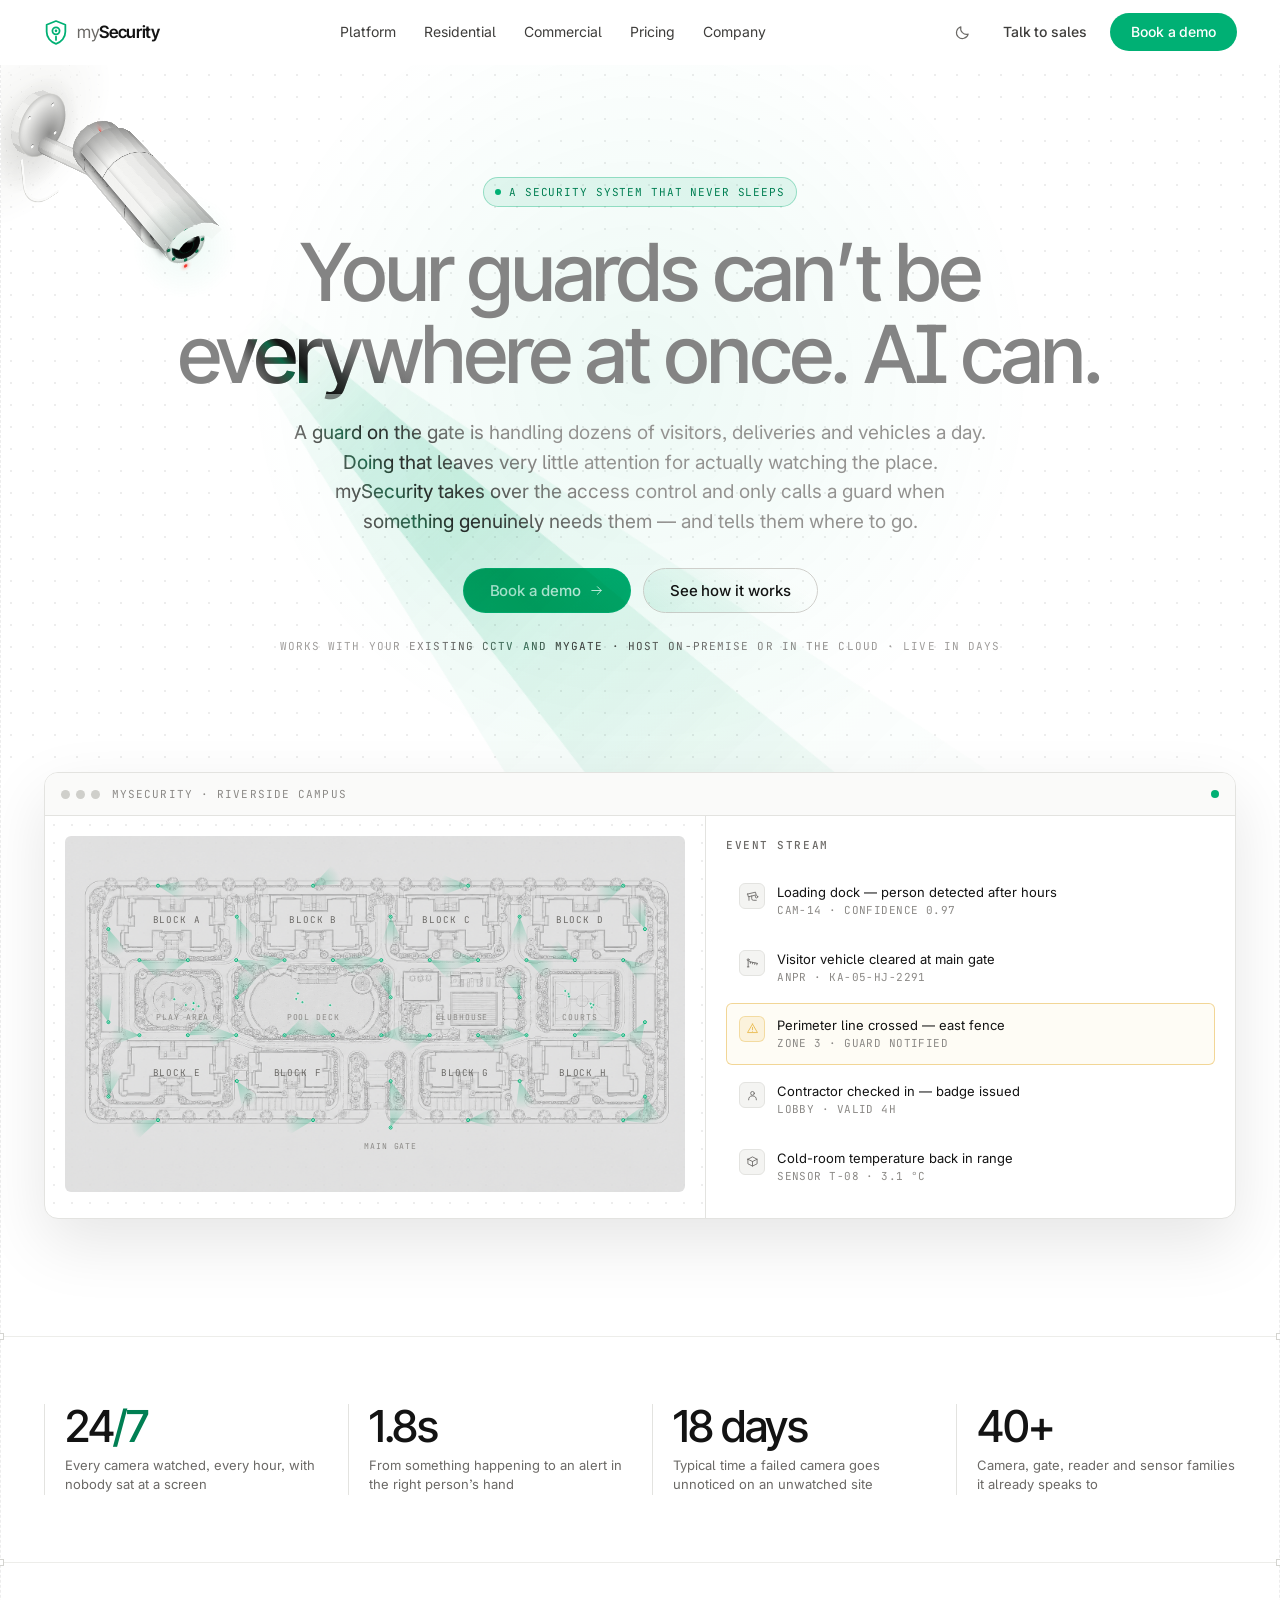
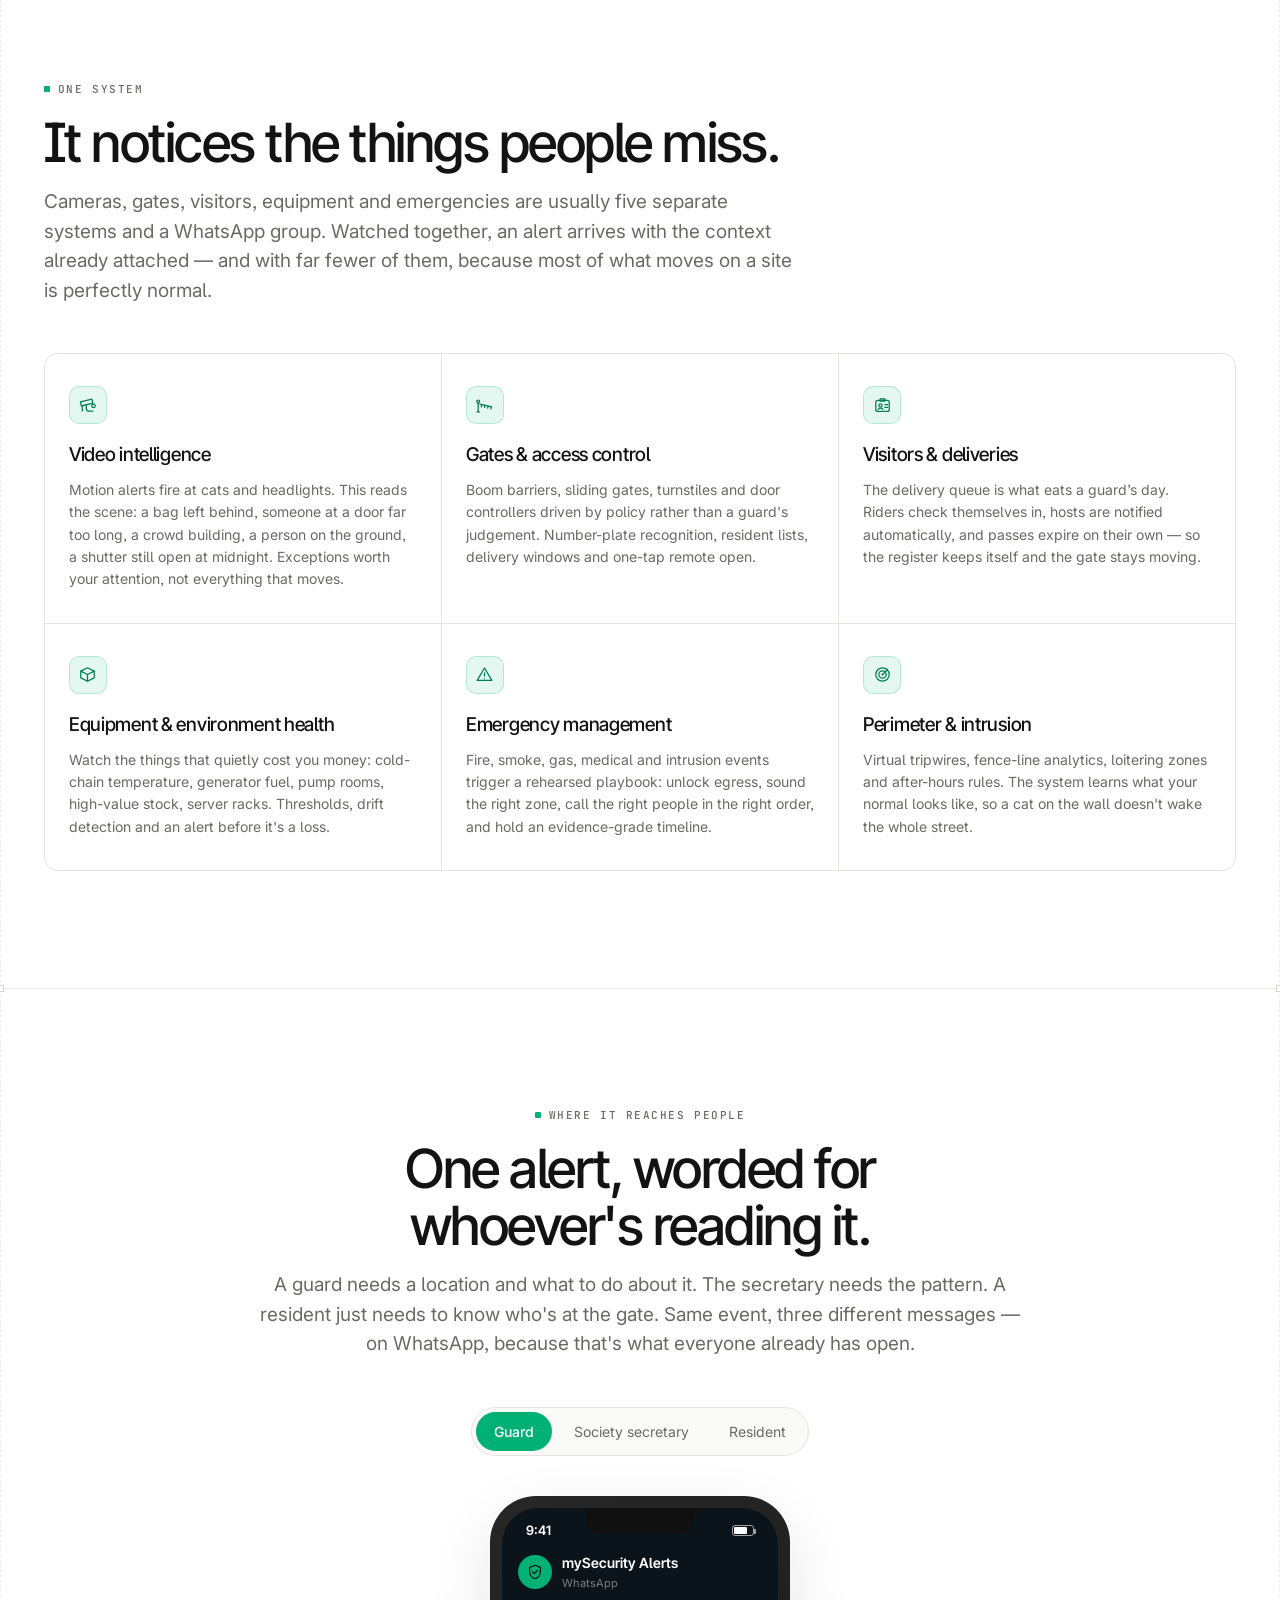
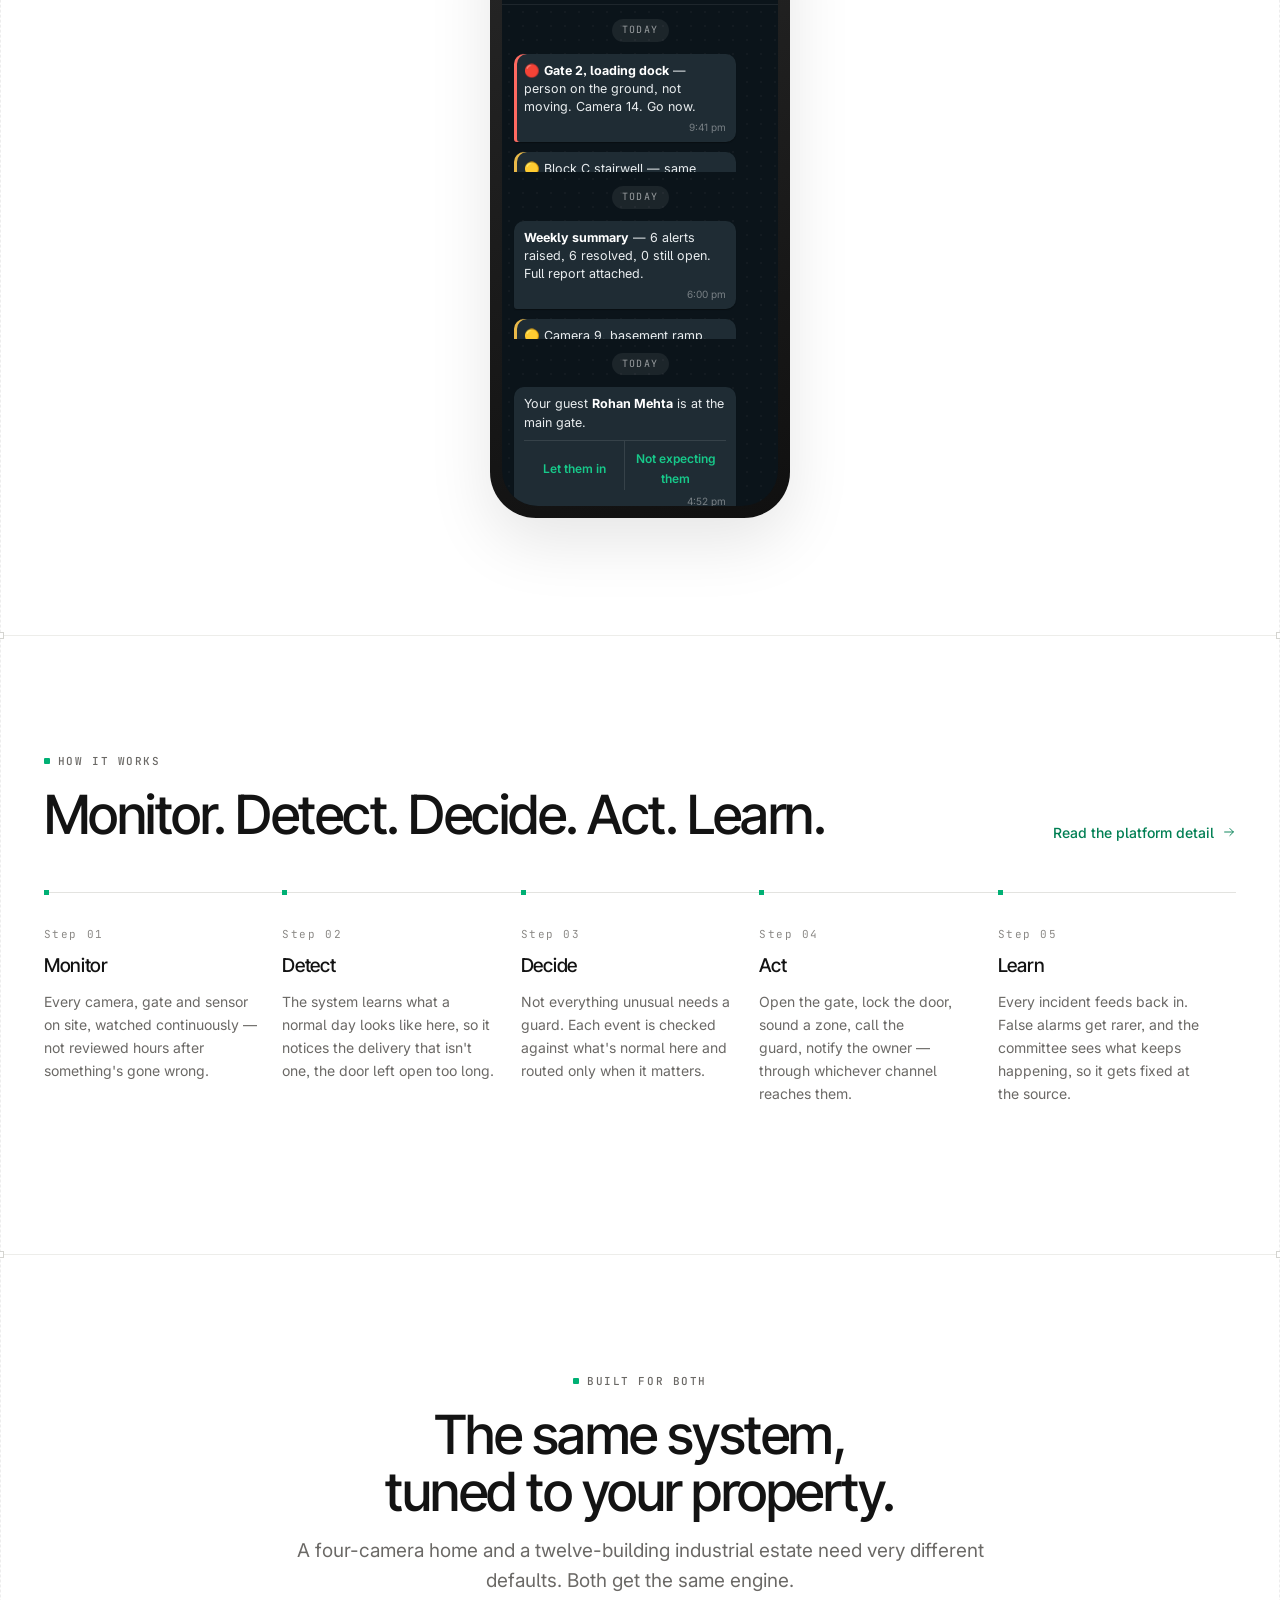
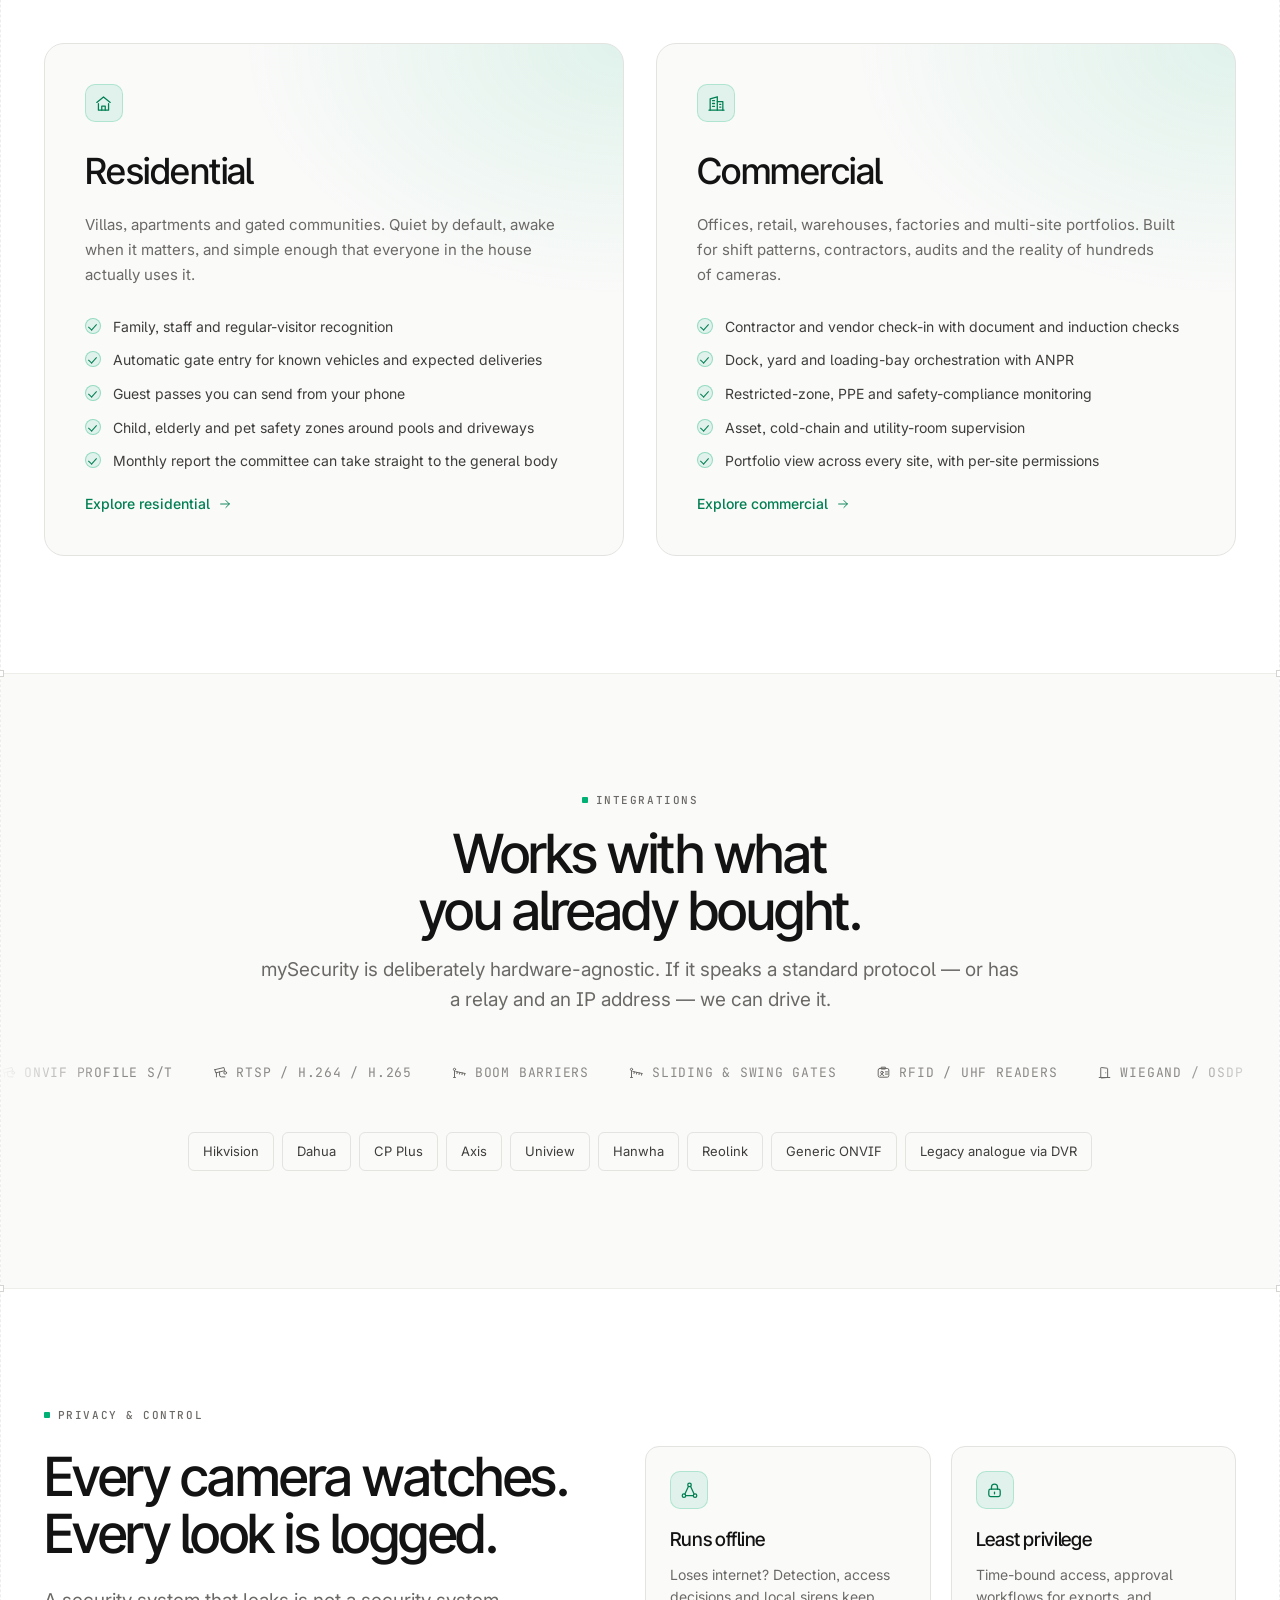
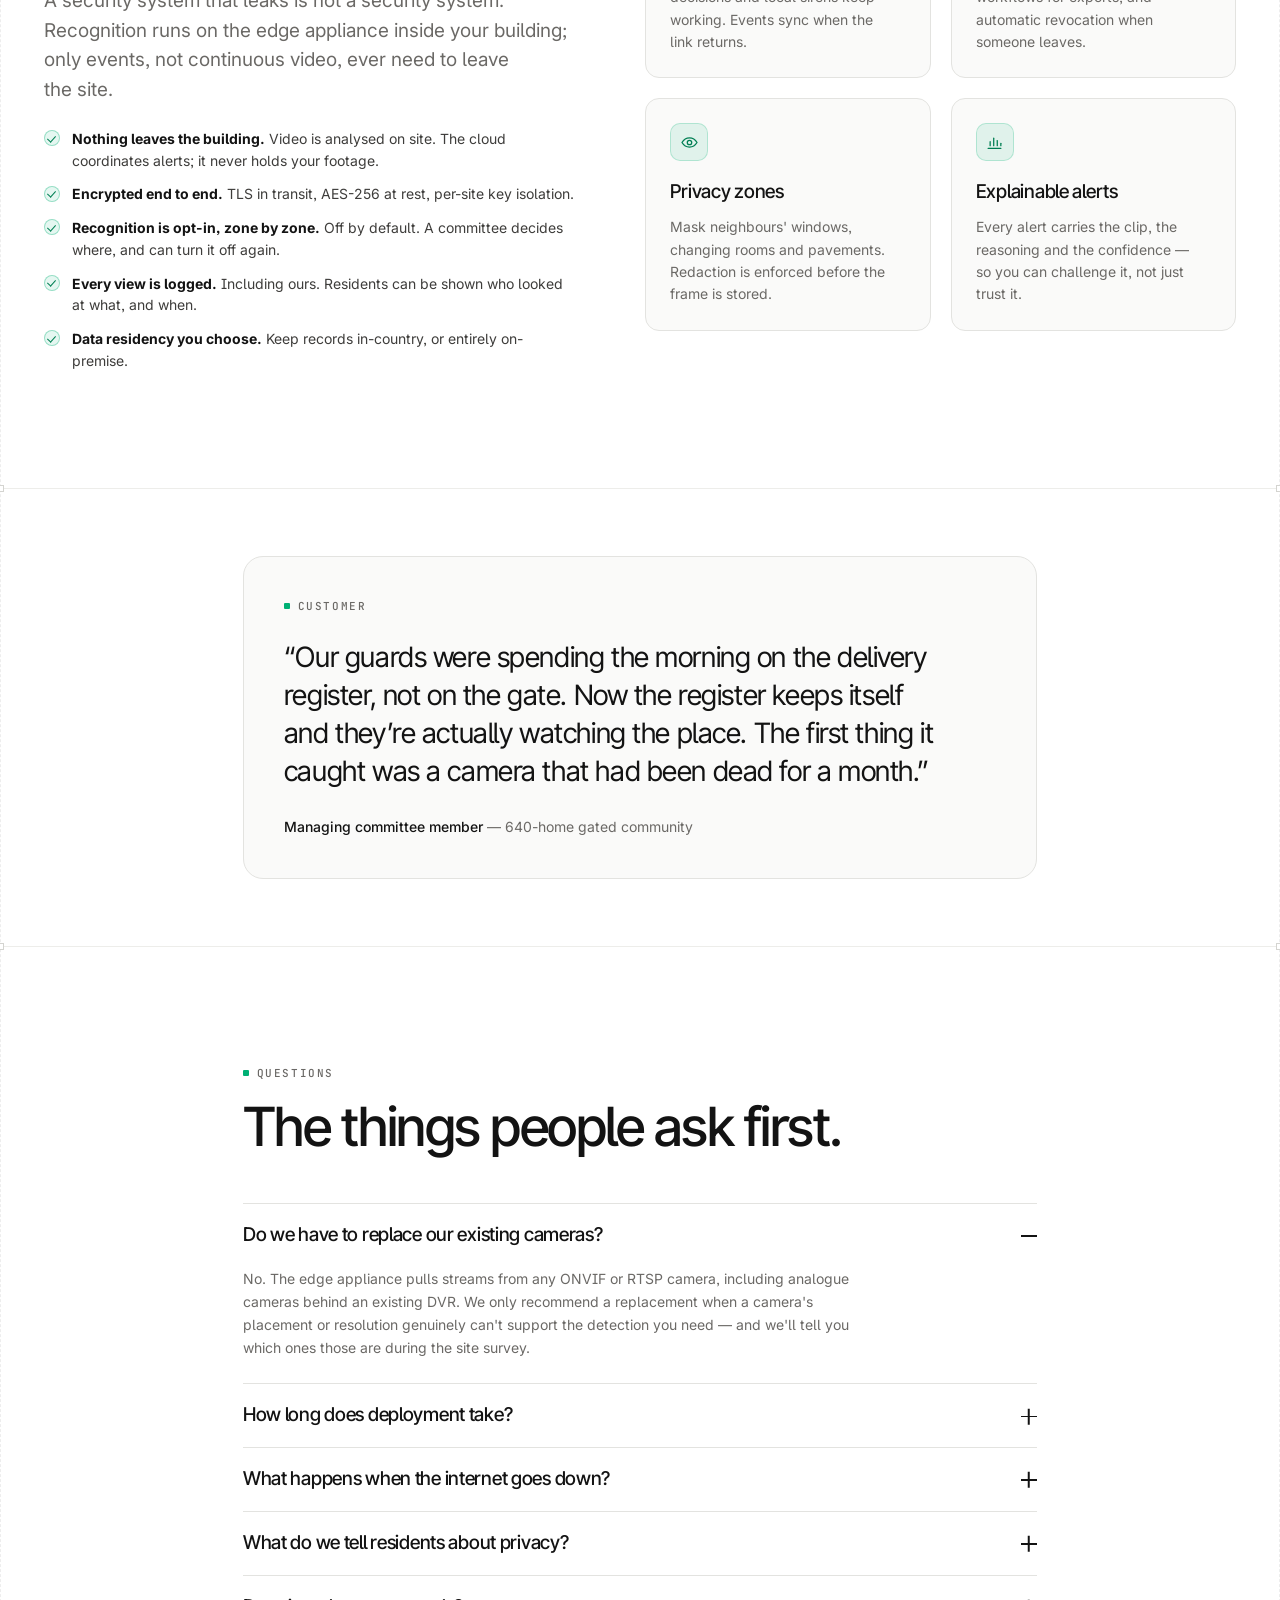
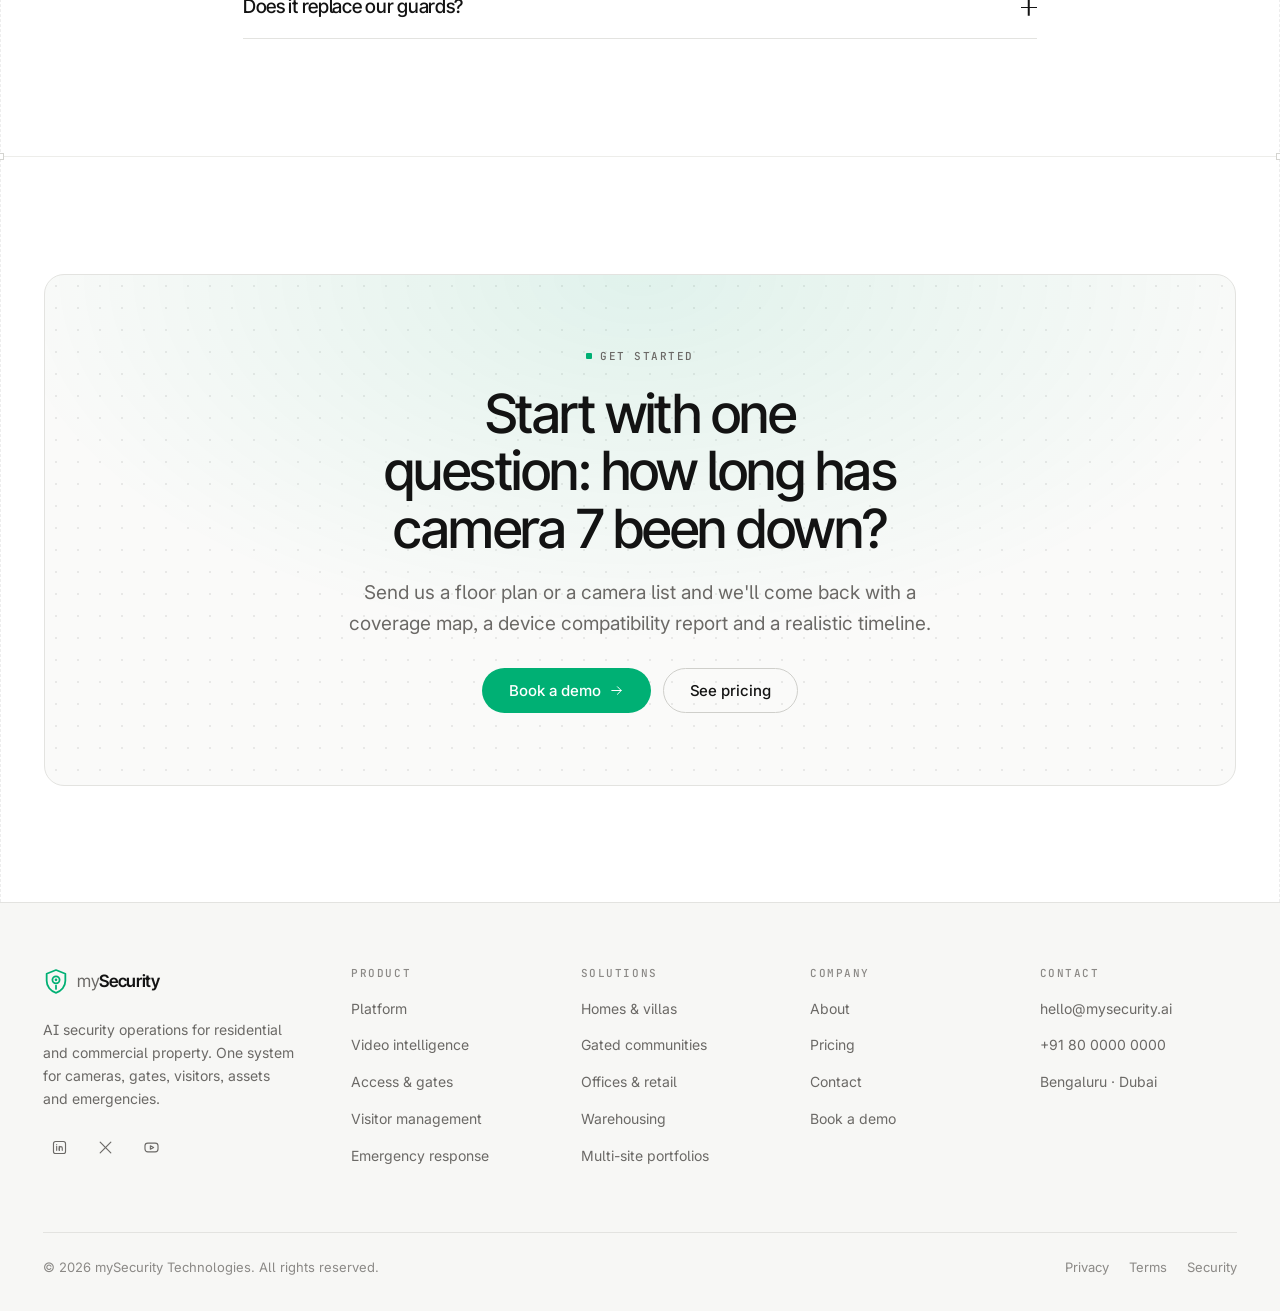
==== commit b607e8f4: "Lead the hero badge with the promise, not a customer count "Now monitoring 1,200+ sites" put a scale" ====
--- a/index.html
+++ b/index.html
@@ -269,7 +269,7 @@
       <div class="hero__inner">
         <span class="badge badge--accent">
           <span class="badge__dot badge__dot--live"></span>
-          Now monitoring 1,200+ sites
+          A security system that never sleeps
         </span>
 
         <h1 class="hero__title" data-lit>Your guards can’t be everywhere at once. AI can.</h1>
